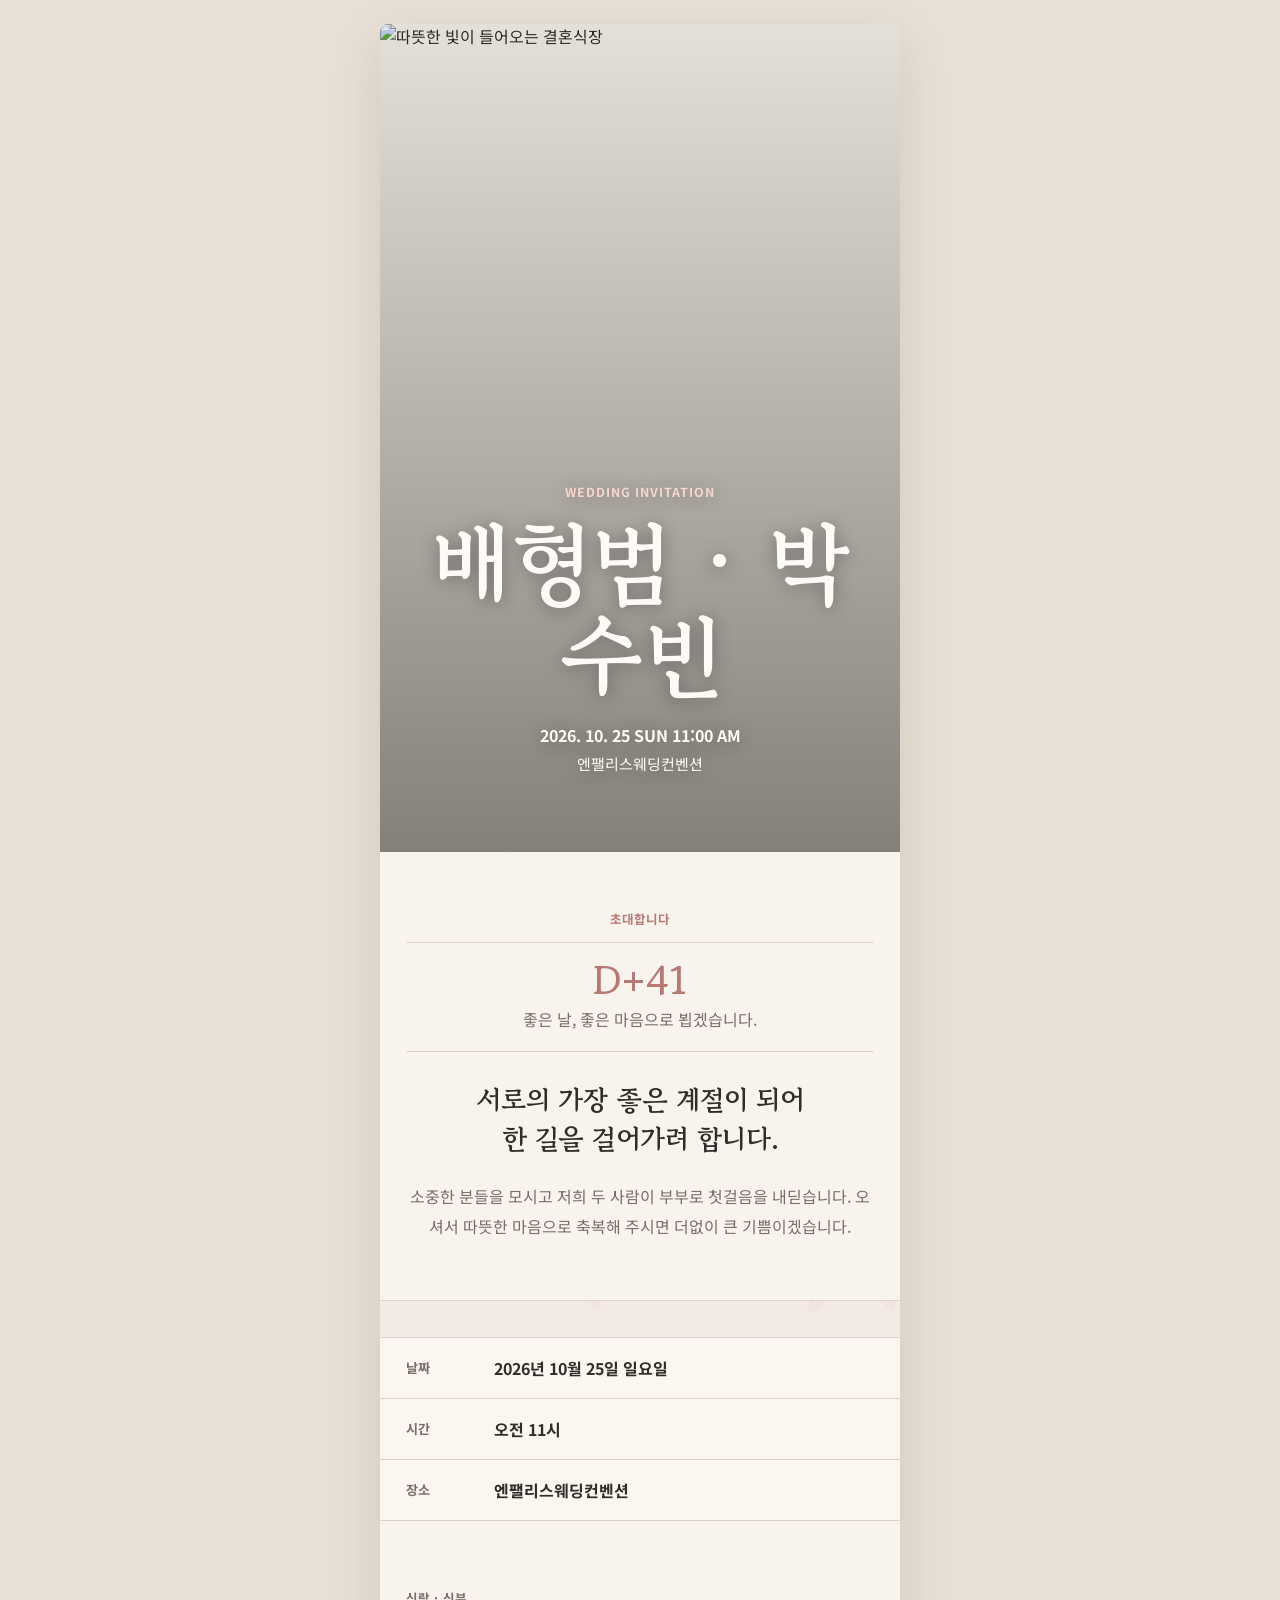
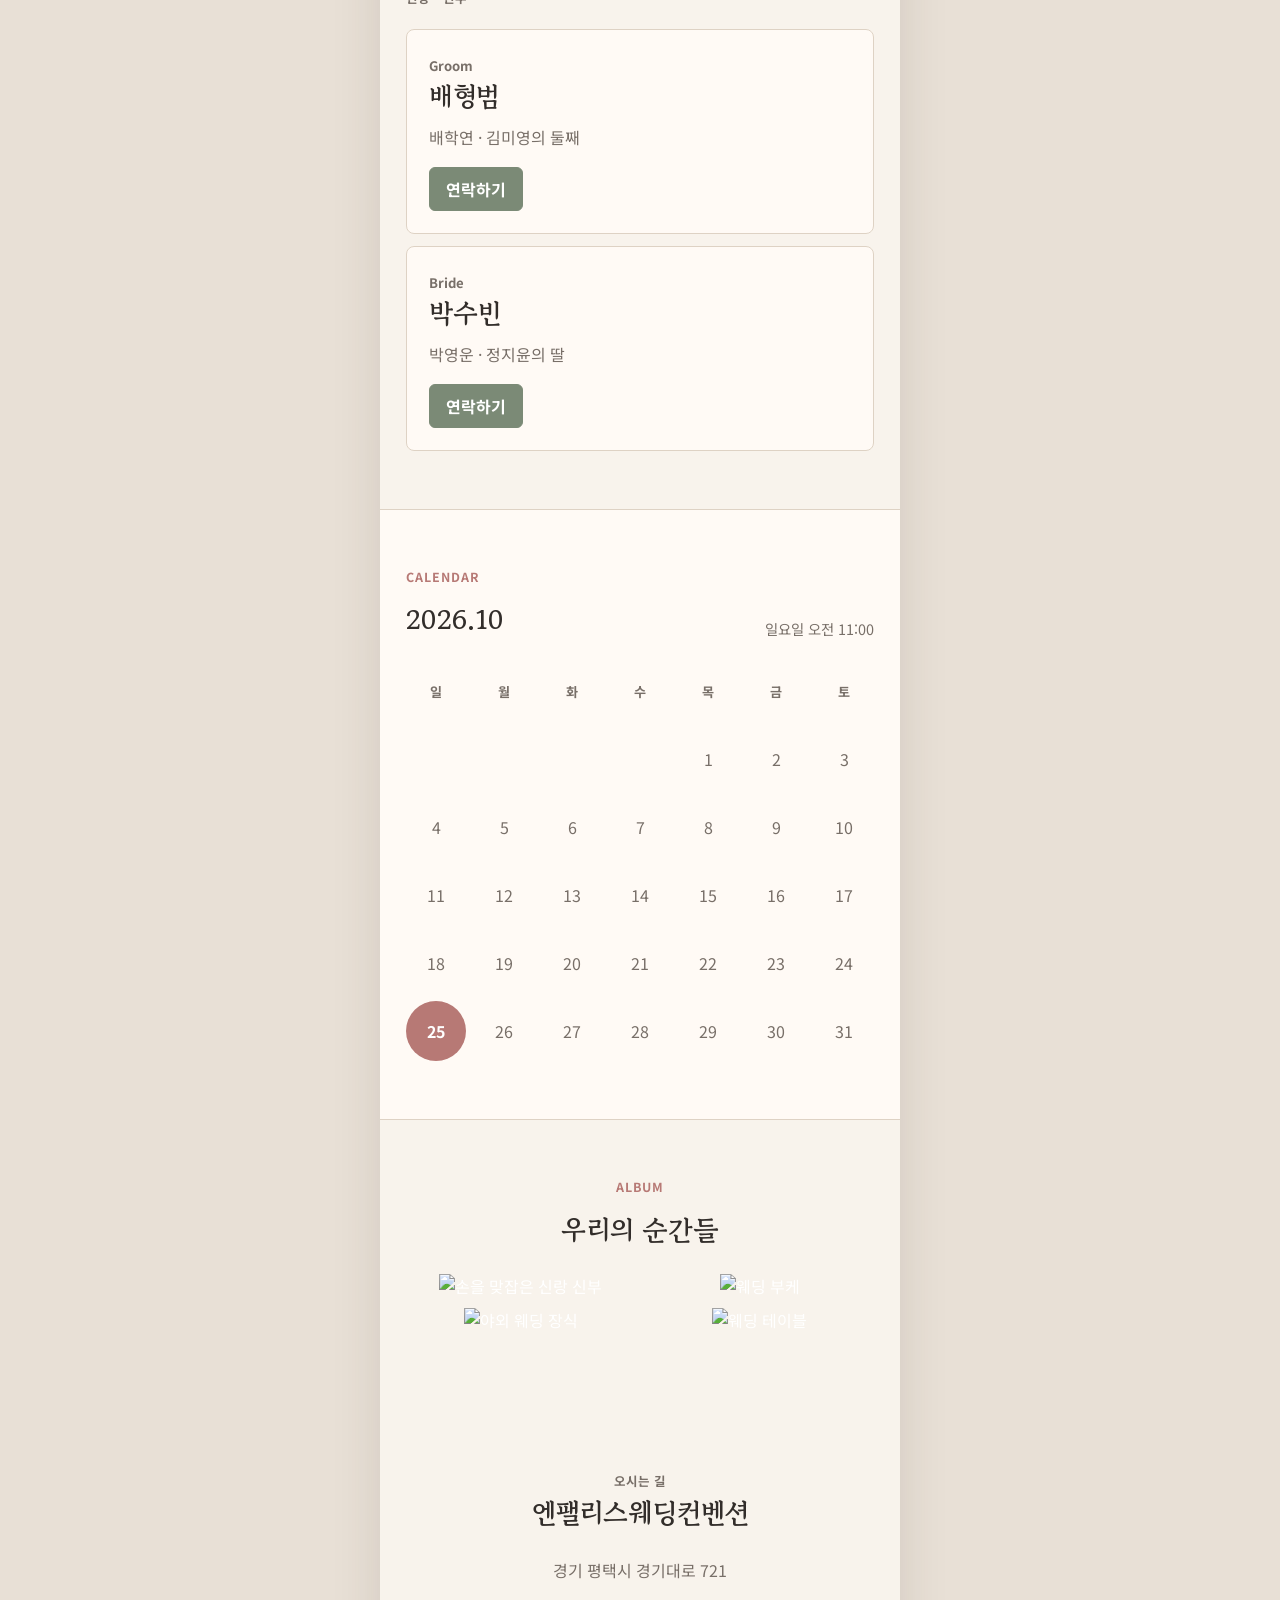
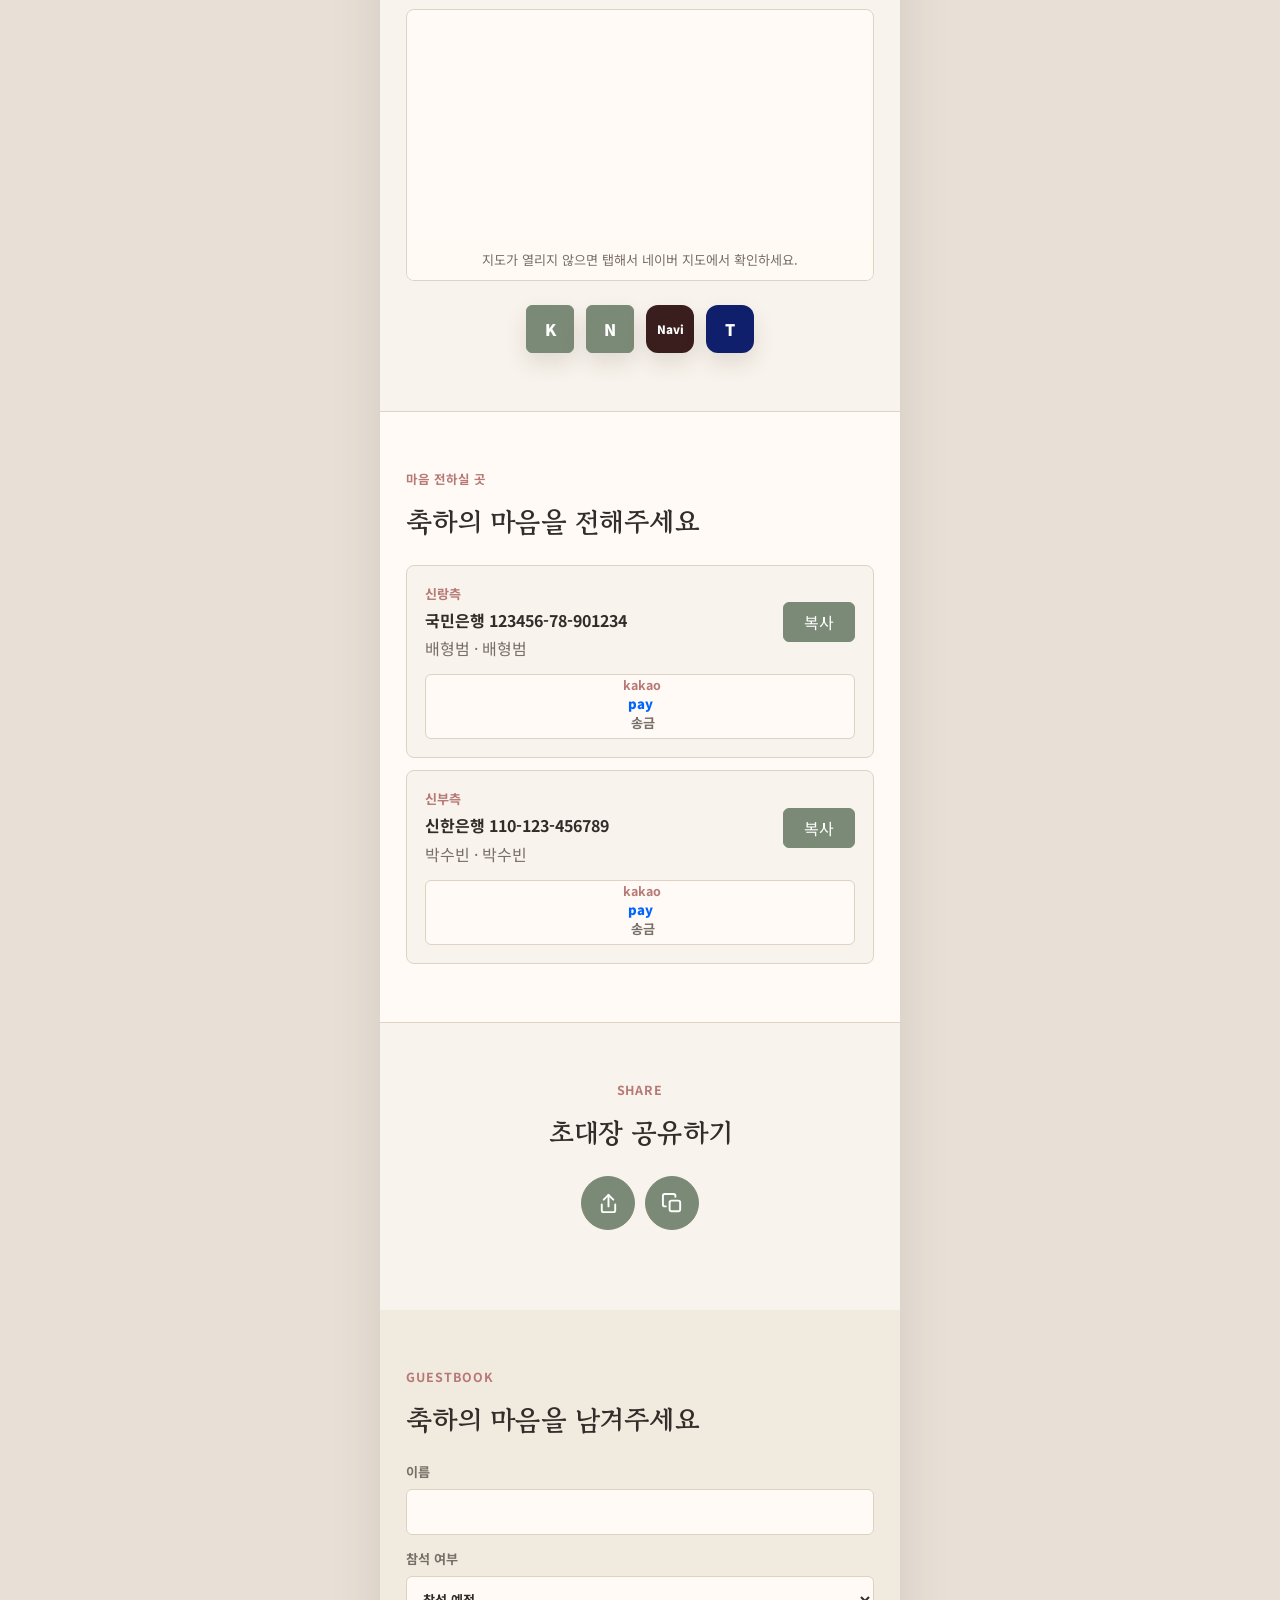
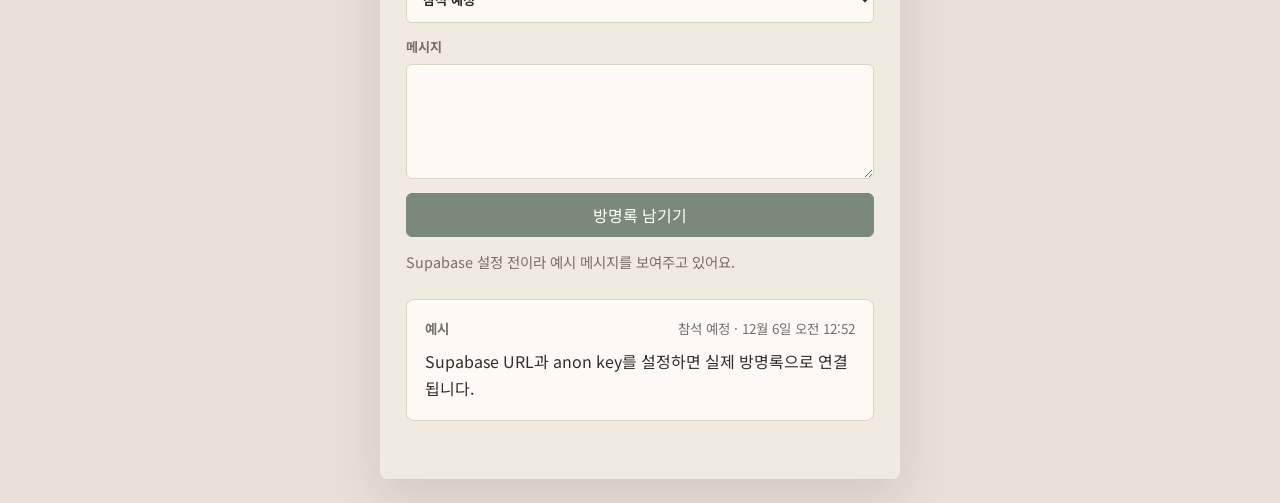
==== index.html @ 1fc44375 "Update wedding details and petal effect" ====
<!doctype html>
<html lang="ko">
  <head>
    <meta charset="UTF-8" />
    <meta name="viewport" content="width=device-width, initial-scale=1.0" />
    <meta name="theme-color" content="#f7f1ea" />
    <meta name="description" content="배형범 · 박수빈 결혼식에 초대합니다." />
    <meta property="og:type" content="website" />
    <meta property="og:title" content="배형범 · 박수빈 결혼합니다" />
    <meta property="og:description" content="2026년 10월 25일 일요일 오전 11시, 엔팰리스웨딩컨벤션" />
    <meta property="og:image" content="https://images.unsplash.com/photo-1520854221256-17451cc331bf?auto=format&fit=crop&w=1200&q=82" />
    <meta property="og:url" content="https://tekk-97.github.io/mobile-wedding-invitation/" />
    <meta name="twitter:card" content="summary_large_image" />
    <title>우리 결혼합니다</title>
    <link rel="preconnect" href="https://fonts.googleapis.com" />
    <link rel="preconnect" href="https://fonts.gstatic.com" crossorigin />
    <link
      href="https://fonts.googleapis.com/css2?family=Gowun+Batang:wght@400;700&family=Noto+Sans+KR:wght@400;500;700&display=swap"
      rel="stylesheet"
    />
    <link rel="stylesheet" href="./styles.css" />
    <script src="https://cdn.jsdelivr.net/npm/@supabase/supabase-js@2"></script>
    <script src="./site-data.js"></script>
    <script src="./config.js"></script>
    <script defer src="./app.js"></script>
  </head>
  <body>
    <main class="site-shell">
      <section class="hero" aria-label="청첩장 첫 화면">
        <img
          class="hero__image"
          src="https://images.unsplash.com/photo-1520854221256-17451cc331bf?auto=format&fit=crop&w=1200&q=82"
          alt="따뜻한 빛이 들어오는 결혼식장"
          fetchpriority="high"
        />
        <div class="hero__shade"></div>
        <div class="hero__content">
          <p class="kicker">Wedding Invitation</p>
          <h1>배형범 · 박수빈</h1>
          <p class="hero__date">2026. 10. 25 SUN 11:00 AM</p>
          <p class="hero__place">엔팰리스웨딩컨벤션</p>
        </div>
      </section>

      <section class="intro section">
        <p class="eyebrow">초대합니다</p>
        <div class="dday-panel">
          <strong id="dday-label">D-Day</strong>
          <span id="welcome-message">소중한 발걸음을 기다립니다.</span>
        </div>
        <h2>서로의 가장 좋은 계절이 되어<br />한 길을 걸어가려 합니다.</h2>
        <p>
          소중한 분들을 모시고 저희 두 사람이 부부로 첫걸음을 내딛습니다.
          오셔서 따뜻한 마음으로 축복해 주시면 더없이 큰 기쁨이겠습니다.
        </p>
      </section>

      <section class="info-band">
        <div>
          <span>날짜</span>
          <strong>2026년 10월 25일 일요일</strong>
        </div>
        <div>
          <span>시간</span>
          <strong>오전 11시</strong>
        </div>
        <div>
          <span>장소</span>
          <strong>엔팰리스웨딩컨벤션</strong>
        </div>
      </section>

      <section class="section people">
        <p class="eyebrow">신랑 · 신부</p>
        <div class="people__grid">
          <article>
            <span>Groom</span>
            <h3>배형범</h3>
            <p>배학연 · 김미영의 둘째</p>
            <a href="tel:010-0000-0000">연락하기</a>
          </article>
          <article>
            <span>Bride</span>
            <h3>박수빈</h3>
            <p>박영운 · 정지윤의 딸</p>
            <a href="tel:010-1111-1111">연락하기</a>
          </article>
        </div>
      </section>

      <section class="section calendar">
        <p class="eyebrow">Calendar</p>
        <div class="calendar__head">
          <h2>2026.10</h2>
          <span>일요일 오전 11:00</span>
        </div>
        <div class="calendar__grid" aria-label="2026년 10월 달력">
          <b>일</b><b>월</b><b>화</b><b>수</b><b>목</b><b>금</b><b>토</b>
          <span></span><span></span><span></span><span></span>
          <span>1</span><span>2</span><span>3</span>
          <span>4</span><span>5</span><span>6</span><span>7</span><span>8</span><span>9</span><span>10</span>
          <span>11</span><span>12</span><span>13</span><span>14</span><span>15</span><span>16</span><span>17</span>
          <span>18</span><span>19</span><span>20</span><span>21</span><span>22</span><span>23</span><span>24</span>
          <span class="selected">25</span><span>26</span><span>27</span><span>28</span><span>29</span><span>30</span><span>31</span>
        </div>
      </section>

      <section class="section album">
        <p class="eyebrow">Album</p>
        <h2>우리의 순간들</h2>
        <div id="album-grid" class="album__grid"></div>
        <div id="album-viewer" class="album-viewer" hidden>
          <button class="album-viewer__close" type="button" aria-label="닫기">×</button>
          <button class="album-viewer__nav album-viewer__nav--prev" type="button" aria-label="이전 사진">‹</button>
          <img id="album-viewer-image" src="" alt="" />
          <button class="album-viewer__nav album-viewer__nav--next" type="button" aria-label="다음 사진">›</button>
          <p id="album-viewer-caption"></p>
        </div>
      </section>

      <section class="section location">
        <p class="eyebrow">오시는 길</p>
        <h2>엔팰리스웨딩컨벤션</h2>
        <p>경기 평택시 경기대로 721</p>
        <a id="map-frame-link" class="map-frame" href="https://map.naver.com/p/search/엔팰리스웨딩컨벤션" target="_blank" rel="noreferrer" aria-label="네이버 지도에서 위치 보기">
          <iframe
            title="엔팰리스웨딩컨벤션 지도"
            src="https://map.naver.com/p/search/엔팰리스웨딩컨벤션"
            loading="lazy"
            referrerpolicy="no-referrer-when-downgrade"
          ></iframe>
          <span class="map-frame__caption">지도가 열리지 않으면 탭해서 네이버 지도에서 확인하세요.</span>
        </a>
        <div class="map-actions">
          <a class="app-icon app-icon--kakao" href="https://map.kakao.com/link/search/엔팰리스웨딩컨벤션" target="_blank" rel="noreferrer" aria-label="카카오맵 열기" title="카카오맵"></a>
          <a class="app-icon app-icon--naver" href="https://map.naver.com/p/search/엔팰리스웨딩컨벤션" target="_blank" rel="noreferrer" aria-label="네이버지도 열기" title="네이버지도"></a>
          <button class="app-icon app-icon--kakaonavi" type="button" data-navi="kakao" aria-label="카카오내비 열기" title="카카오내비"></button>
          <button class="app-icon app-icon--tmap" type="button" data-navi="tmap" aria-label="티맵 열기" title="티맵"></button>
        </div>
      </section>

      <section class="section account">
        <p class="eyebrow">마음 전하실 곳</p>
        <h2>축하의 마음을 전해주세요</h2>
        <div id="account-list" class="account__list"></div>
      </section>

      <section class="section share">
        <p class="eyebrow">Share</p>
        <h2>초대장 공유하기</h2>
        <div class="share-actions">
          <button type="button" id="share-native" aria-label="공유하기" title="공유하기">
            <svg viewBox="0 0 24 24" aria-hidden="true">
              <path d="M12 3v12" />
              <path d="m7 8 5-5 5 5" />
              <path d="M5 13v6a2 2 0 0 0 2 2h10a2 2 0 0 0 2-2v-6" />
            </svg>
          </button>
          <button type="button" id="copy-link" aria-label="링크 복사" title="링크 복사">
            <svg viewBox="0 0 24 24" aria-hidden="true">
              <rect x="9" y="9" width="11" height="11" rx="2" />
              <path d="M5 15H4a2 2 0 0 1-2-2V4a2 2 0 0 1 2-2h9a2 2 0 0 1 2 2v1" />
            </svg>
          </button>
        </div>
        <p id="share-status" class="status" role="status"></p>
      </section>

      <section class="section guestbook">
        <p class="eyebrow">Guestbook</p>
        <h2>축하의 마음을 남겨주세요</h2>

        <form id="guestbook-form" class="guestbook__form">
          <label>
            이름
            <input id="guest-name" name="name" maxlength="20" autocomplete="name" required />
          </label>
          <label>
            참석 여부
            <select id="guest-attendance" name="attendance">
              <option value="참석 예정">참석 예정</option>
              <option value="불참">불참</option>
              <option value="미정">미정</option>
            </select>
          </label>
          <label>
            메시지
            <textarea id="guest-message" name="message" maxlength="300" rows="4" required></textarea>
          </label>
          <button type="submit">방명록 남기기</button>
          <p id="form-status" class="status" role="status"></p>
        </form>

        <div id="guestbook-list" class="guestbook__list" aria-live="polite"></div>
      </section>
    </main>
  </body>
</html>
---- styles.css ----
:root {
  color-scheme: light;
  --paper: #f8f3ec;
  --ink: #322d2a;
  --muted: #786f68;
  --line: #ded2c4;
  --sage: #7b8a76;
  --rose: #b77975;
  --white: #fffaf5;
  --shadow: 0 18px 50px rgba(58, 45, 36, 0.13);
}

* {
  box-sizing: border-box;
}

[hidden] {
  display: none !important;
}

html {
  scroll-behavior: smooth;
}

body {
  margin: 0;
  background: #e8e0d6;
  color: var(--ink);
  font-family: "Noto Sans KR", system-ui, sans-serif;
}

body.is-viewing-album {
  overflow: hidden;
}

.petal-layer {
  position: absolute;
  inset: 0;
  z-index: 0;
  overflow: hidden;
  pointer-events: none;
}

.petal-layer--hero {
  z-index: 2;
}

.petal-layer--section {
  opacity: 0.72;
}

.petal {
  position: absolute;
  top: -16%;
  left: var(--petal-left);
  width: var(--petal-size);
  height: calc(var(--petal-size) * 1.35);
  opacity: var(--petal-opacity);
  animation:
    petals-fall var(--petal-fall) linear var(--petal-delay) infinite,
    petals-shake var(--petal-sway) ease-in-out var(--petal-sway-delay) infinite;
  will-change: top, transform;
}

.petal::before {
  content: "";
  display: block;
  width: 100%;
  height: 100%;
  background-image: url("data:image/svg+xml,%3Csvg viewBox='0 0 24 36' xmlns='http://www.w3.org/2000/svg'%3E%3Cpath d='M12.5 1.8C18.2 7.1 22 13.2 21.3 19.3 20.5 26.7 14.7 32.8 9.2 34.5 5.2 30.4 2.5 23.2 3.5 16.2 4.3 10.2 7.8 5.2 12.5 1.8Z' fill='%23f3a9b9'/%3E%3Cpath d='M11.7 4.7C15.7 9.5 17.8 14.5 17.4 19.8 16.9 25.1 13.5 29.8 9.8 32.2 7.3 28.2 6.1 22.8 6.8 17.6 7.5 12.4 9.1 8.6 11.7 4.7Z' fill='%23ffd8df' fill-opacity='.82'/%3E%3Cpath d='M12.2 5.1C10.3 14.4 9.4 23.1 9.8 32.1' stroke='%23d9899b' stroke-width='1.1' stroke-linecap='round' opacity='.38'/%3E%3C/svg%3E");
  background-position: center;
  background-repeat: no-repeat;
  background-size: contain;
  transform: rotate(var(--petal-spin));
}

@keyframes petals-fall {
  0% {
    top: -16%;
  }

  100% {
    top: 112%;
  }
}

@keyframes petals-shake {
  0%,
  100% {
    transform: translateX(0) rotate(0deg);
  }

  50% {
    transform: translateX(var(--petal-drift)) rotate(140deg);
  }
}

.section {
  position: relative;
  opacity: 0;
  transform: translateY(18px);
  transition:
    opacity 680ms ease,
    transform 680ms ease;
}

.section.is-visible {
  opacity: 1;
  transform: translateY(0);
}

.section > :not(.petal-layer) {
  position: relative;
  z-index: 3;
}

a {
  color: inherit;
}

.site-shell {
  width: min(100%, 520px);
  min-height: 100vh;
  margin: 0 auto;
  background: var(--paper);
  box-shadow: var(--shadow);
}

.hero {
  position: relative;
  min-height: 92svh;
  display: grid;
  align-items: end;
  overflow: hidden;
}

.hero__image,
.hero__shade {
  position: absolute;
  inset: 0;
  width: 100%;
  height: 100%;
}

.hero__image {
  object-fit: cover;
}

.hero__shade {
  background:
    linear-gradient(to bottom, rgba(0, 0, 0, 0.08), rgba(28, 22, 18, 0.52)),
    linear-gradient(to top, rgba(248, 243, 236, 0.95), rgba(248, 243, 236, 0) 34%);
}

.hero__content {
  position: relative;
  z-index: 3;
  padding: 0 28px 78px;
  color: #fffaf5;
  text-align: center;
  text-shadow: 0 2px 18px rgba(0, 0, 0, 0.35);
}

.kicker,
.eyebrow {
  margin: 0 0 14px;
  color: var(--rose);
  font-size: 0.78rem;
  font-weight: 700;
  letter-spacing: 0.08em;
  text-transform: uppercase;
}

.hero .kicker {
  color: #f6d6cf;
}

h1,
h2,
h3 {
  margin: 0;
  font-family: "Gowun Batang", serif;
  font-weight: 700;
  letter-spacing: 0;
}

h1 {
  font-size: clamp(3.2rem, 18vw, 5.6rem);
  line-height: 1.04;
}

h2 {
  font-size: 1.7rem;
  line-height: 1.45;
}

h3 {
  font-size: 1.65rem;
}

.hero__date {
  margin: 22px 0 6px;
  font-size: 1rem;
  font-weight: 700;
}

.hero__place {
  margin: 0;
  font-size: 0.94rem;
}

.section {
  padding: 58px 26px;
}

.intro {
  overflow: hidden;
  text-align: center;
}

.dday-panel {
  display: grid;
  gap: 8px;
  margin: 0 auto 28px;
  padding: 18px;
  border-block: 1px solid var(--line);
}

.dday-panel strong {
  color: var(--rose);
  font-family: "Gowun Batang", serif;
  font-size: 2.4rem;
  line-height: 1;
}

.dday-panel span {
  color: var(--muted);
  line-height: 1.6;
}

.intro p:last-child,
.location p,
.album__empty p,
.account-card p {
  margin: 22px 0 0;
  color: var(--muted);
  line-height: 1.9;
}

.info-band {
  position: relative;
  display: grid;
  gap: 1px;
  background: var(--line);
  border-block: 1px solid var(--line);
  overflow: hidden;
}

.info-band div {
  position: relative;
  z-index: 3;
  display: grid;
  grid-template-columns: 72px 1fr;
  gap: 16px;
  align-items: center;
  padding: 18px 26px;
  background: rgba(255, 250, 245, 0.9);
}

.info-band span,
.people span,
label,
.calendar__grid b {
  color: var(--muted);
  font-size: 0.82rem;
  font-weight: 700;
}

.people__grid {
  display: grid;
  gap: 12px;
  margin-top: 22px;
}

.people article {
  padding: 22px;
  border: 1px solid var(--line);
  border-radius: 8px;
  background: var(--white);
}

.people p {
  margin: 10px 0 18px;
  color: var(--muted);
}

.people a,
.map-actions a,
button {
  display: inline-flex;
  min-height: 44px;
  align-items: center;
  justify-content: center;
  border: 1px solid var(--sage);
  border-radius: 6px;
  padding: 0 16px;
  background: var(--sage);
  color: white;
  font-weight: 700;
  text-decoration: none;
}

.calendar {
  background: var(--white);
  border-block: 1px solid var(--line);
}

.calendar__head {
  display: flex;
  justify-content: space-between;
  gap: 16px;
  align-items: end;
  margin-bottom: 22px;
}

.calendar__head span {
  color: var(--muted);
  font-size: 0.9rem;
}

.calendar__grid {
  display: grid;
  grid-template-columns: repeat(7, minmax(0, 1fr));
  gap: 8px;
}

.calendar__grid b,
.calendar__grid span {
  display: grid;
  aspect-ratio: 1;
  place-items: center;
  min-width: 0;
}

.calendar__grid span {
  border-radius: 999px;
  color: var(--muted);
}

.calendar__grid .selected {
  background: var(--rose);
  color: white;
  font-weight: 700;
}

.album {
  overflow: visible;
  text-align: center;
}

body.is-viewing-album .album {
  transform: none;
}

.album__grid {
  display: grid;
  grid-template-columns: repeat(2, minmax(0, 1fr));
  gap: 10px;
  margin-top: 24px;
}

.album__item {
  display: block;
  min-height: 0;
  border: 0;
  border-radius: 8px;
  padding: 0;
  background: transparent;
  overflow: hidden;
}

.album__item img {
  width: 100%;
  aspect-ratio: 1;
  object-fit: cover;
}

.album-viewer {
  position: fixed;
  inset: 0;
  z-index: 50;
  display: grid;
  grid-template-rows: 1fr auto;
  place-items: center;
  padding: 54px 18px 28px;
  background: rgba(25, 20, 17, 0.92);
}

.album-viewer img {
  max-width: min(100%, 720px);
  max-height: 72vh;
  border-radius: 8px;
  object-fit: contain;
}

.album-viewer p {
  margin: 14px 0 0;
  color: var(--white);
  text-align: center;
}

.album-viewer__close,
.album-viewer__nav {
  position: absolute;
  width: 44px;
  min-height: 44px;
  border-color: rgba(255, 255, 255, 0.38);
  background: rgba(255, 250, 245, 0.14);
  color: white;
  font-size: 1.8rem;
}

.album-viewer__close {
  top: 16px;
  right: 16px;
}

.album-viewer__nav {
  top: 50%;
  transform: translateY(-50%);
}

.album-viewer__nav--prev {
  left: 14px;
}

.album-viewer__nav--next {
  right: 14px;
}

.album__empty {
  grid-column: 1 / -1;
  padding: 34px 22px;
  border: 1px dashed var(--line);
  border-radius: 8px;
  background: var(--white);
}

.album__empty p {
  margin-top: 8px;
}

.location {
  text-align: center;
}

.map-frame {
  position: relative;
  display: block;
  min-height: 230px;
  margin-top: 24px;
  overflow: hidden;
  border: 1px solid var(--line);
  border-radius: 8px;
  background: var(--white);
  color: inherit;
  text-decoration: none;
}

.map-frame iframe {
  display: block;
  width: 100%;
  height: 230px;
  border: 0;
  pointer-events: none;
}

.map-frame__caption {
  display: block;
  padding: 10px 12px;
  background: rgba(255, 250, 245, 0.94);
  color: var(--muted);
  font-size: 0.82rem;
  line-height: 1.5;
}

.map-actions {
  display: grid;
  grid-template-columns: repeat(4, 48px);
  justify-content: center;
  gap: 12px;
  margin-top: 24px;
}

.app-icon {
  position: relative;
  display: inline-grid;
  width: 48px;
  min-height: 48px;
  place-items: center;
  border: 1px solid transparent;
  border-radius: 12px;
  color: white;
  text-decoration: none;
  box-shadow: 0 10px 22px rgba(58, 45, 36, 0.12);
}

.app-icon::before {
  font-weight: 900;
  letter-spacing: 0;
}

.app-icon--kakao {
  background: #fee500;
  color: #191919;
}

.app-icon--kakao::before {
  content: "K";
}

.app-icon--naver {
  background: #03c75a;
}

.app-icon--naver::before {
  content: "N";
}

.app-icon--kakaonavi {
  background: #3a1d1d;
}

.app-icon--kakaonavi::before {
  content: "Navi";
  font-size: 0.72rem;
}

.app-icon--tmap {
  background: #101f6b;
}

.app-icon--tmap::before {
  content: "T";
}

.guestbook {
  background: #f1eadf;
}

.account {
  background: var(--white);
  border-block: 1px solid var(--line);
}

.account__list {
  display: grid;
  gap: 12px;
  margin-top: 24px;
}

.account-card {
  display: grid;
  grid-template-columns: 1fr 72px;
  gap: 14px;
  align-items: center;
  padding: 18px;
  border: 1px solid var(--line);
  border-radius: 8px;
  background: var(--paper);
}

.account-card span {
  display: block;
  margin-bottom: 6px;
  color: var(--rose);
  font-size: 0.82rem;
  font-weight: 700;
}

.account-card strong {
  display: block;
  line-height: 1.45;
  overflow-wrap: anywhere;
}

.account-card p {
  margin-top: 4px;
  line-height: 1.5;
}

.account-card button {
  min-height: 40px;
  padding: 0 12px;
}

.account-card__pay {
  grid-column: 1 / -1;
  display: grid;
  gap: 10px;
}

.account-card__pay:empty {
  display: none;
}

.account-card__pay button {
  display: inline-flex;
  min-height: 40px;
  align-items: center;
  justify-content: center;
  border: 1px solid var(--line);
  border-radius: 6px;
  padding: 0 10px;
  background: var(--white);
  color: var(--ink);
  font-size: 0.92rem;
  font-weight: 700;
}

.kakao-pay-mark {
  display: inline-flex;
  align-items: center;
  gap: 4px;
  font-weight: 700;
  letter-spacing: 0;
}

.kakao-pay-mark::before {
  content: "";
  width: 18px;
  height: 18px;
  margin-right: 4px;
  border-radius: 50%;
  background:
    radial-gradient(circle at 50% 45%, #fff 0 22%, transparent 23%),
    #0064ff;
}

.kakao-pay-mark b {
  font-size: 0.78rem;
  font-weight: 700;
}

.kakao-pay-mark strong {
  color: #0064ff;
  font-weight: 900;
}

.kakao-pay-mark em {
  margin-left: 5px;
  color: var(--muted);
  font-style: normal;
  font-weight: 700;
}

.share {
  text-align: center;
}

.share-actions {
  display: grid;
  grid-template-columns: repeat(2, 54px);
  justify-content: center;
  gap: 10px;
  margin-top: 24px;
}

.share-actions button {
  width: 54px;
  min-height: 54px;
  padding: 0;
  border-radius: 999px;
}

.share-actions svg {
  width: 23px;
  height: 23px;
  fill: none;
  stroke: currentColor;
  stroke-linecap: round;
  stroke-linejoin: round;
  stroke-width: 2;
}

@media (prefers-reduced-motion: reduce) {
  .section {
    opacity: 1;
    transform: none;
    transition: none;
  }

  .petal-layer {
    display: none;
  }
}

.guestbook__form {
  display: grid;
  gap: 14px;
  margin-top: 22px;
}

label {
  display: grid;
  gap: 8px;
}

input,
select,
textarea {
  width: 100%;
  min-height: 46px;
  border: 1px solid var(--line);
  border-radius: 6px;
  padding: 12px;
  background: var(--white);
  color: var(--ink);
  font: inherit;
}

textarea {
  resize: vertical;
  line-height: 1.7;
}

button {
  width: 100%;
  cursor: pointer;
  font: inherit;
}

button:disabled {
  cursor: wait;
  opacity: 0.65;
}

.map-actions .app-icon {
  width: 48px;
  min-height: 48px;
  padding: 0;
}

.status {
  min-height: 22px;
  margin: 0;
  color: var(--muted);
  font-size: 0.9rem;
}

.guestbook__list {
  display: grid;
  gap: 12px;
  margin-top: 26px;
}

.message {
  padding: 18px;
  border: 1px solid var(--line);
  border-radius: 8px;
  background: var(--white);
}

.message__meta {
  display: flex;
  justify-content: space-between;
  gap: 12px;
  color: var(--muted);
  font-size: 0.84rem;
}

.message p {
  margin: 10px 0 0;
  line-height: 1.7;
  white-space: pre-wrap;
}

.message__actions {
  display: flex;
  justify-content: flex-end;
  margin-top: 14px;
}

.message__actions button {
  width: auto;
  min-height: 36px;
  background: transparent;
  color: var(--sage);
}

.message-editor {
  display: grid;
  gap: 12px;
  margin-top: 14px;
  padding-top: 14px;
  border-top: 1px solid var(--line);
}

.message-editor__actions {
  display: grid;
  grid-template-columns: 1fr 1fr;
  gap: 10px;
}

.admin-shell {
  min-height: 100vh;
}

.admin-title {
  color: var(--ink);
  font-size: 2.4rem;
  text-shadow: none;
}

.admin-copy {
  color: var(--muted);
  line-height: 1.7;
}

.admin-panel,
.admin-list {
  display: grid;
  gap: 14px;
  margin-top: 22px;
}

.admin-card {
  display: grid;
  gap: 12px;
  padding: 18px;
  border: 1px solid var(--line);
  border-radius: 8px;
  background: var(--white);
}

.admin-actions {
  display: grid;
  grid-template-columns: 1fr 1fr;
  gap: 10px;
}

.secondary-button {
  background: transparent;
  color: var(--sage);
}

.danger-button {
  border-color: #b76662;
  background: #b76662;
}

@media (min-width: 720px) {
  body {
    padding: 24px 0;
  }

  .site-shell {
    border-radius: 8px;
    overflow: hidden;
  }
}
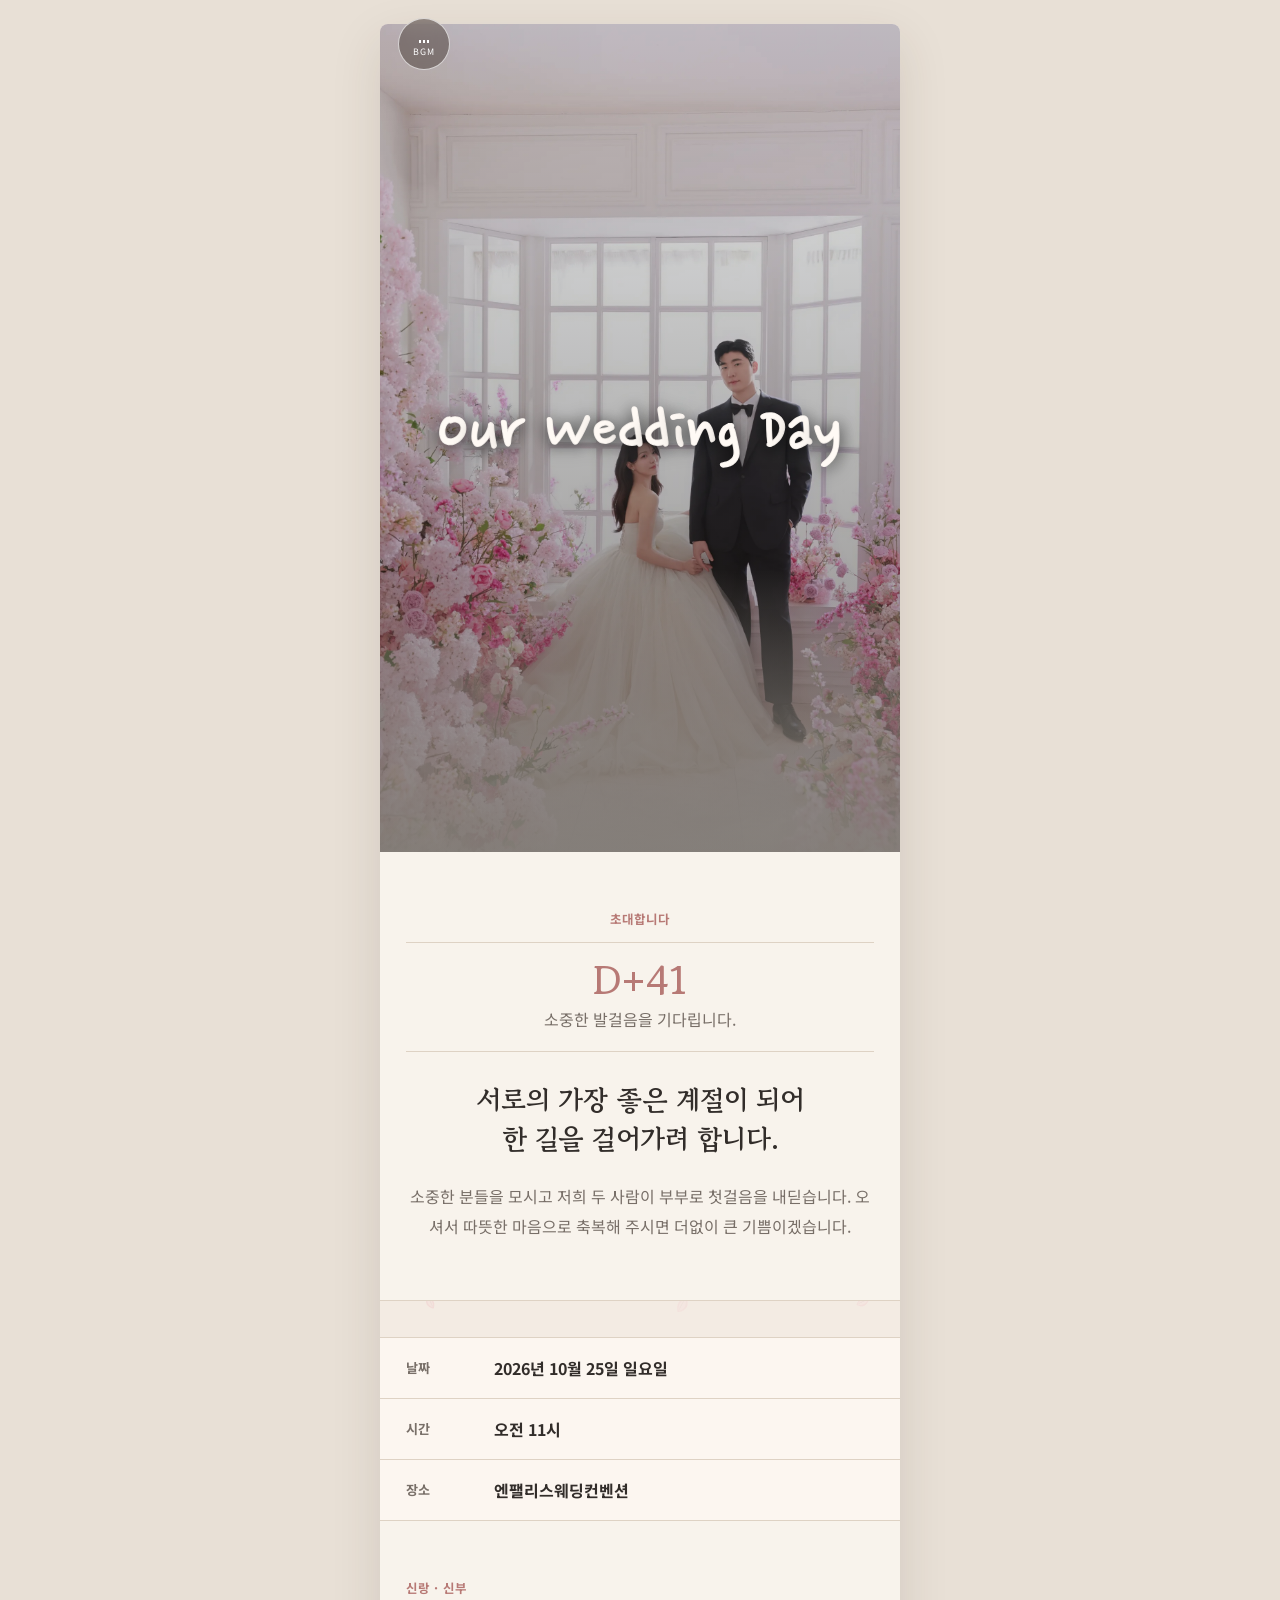
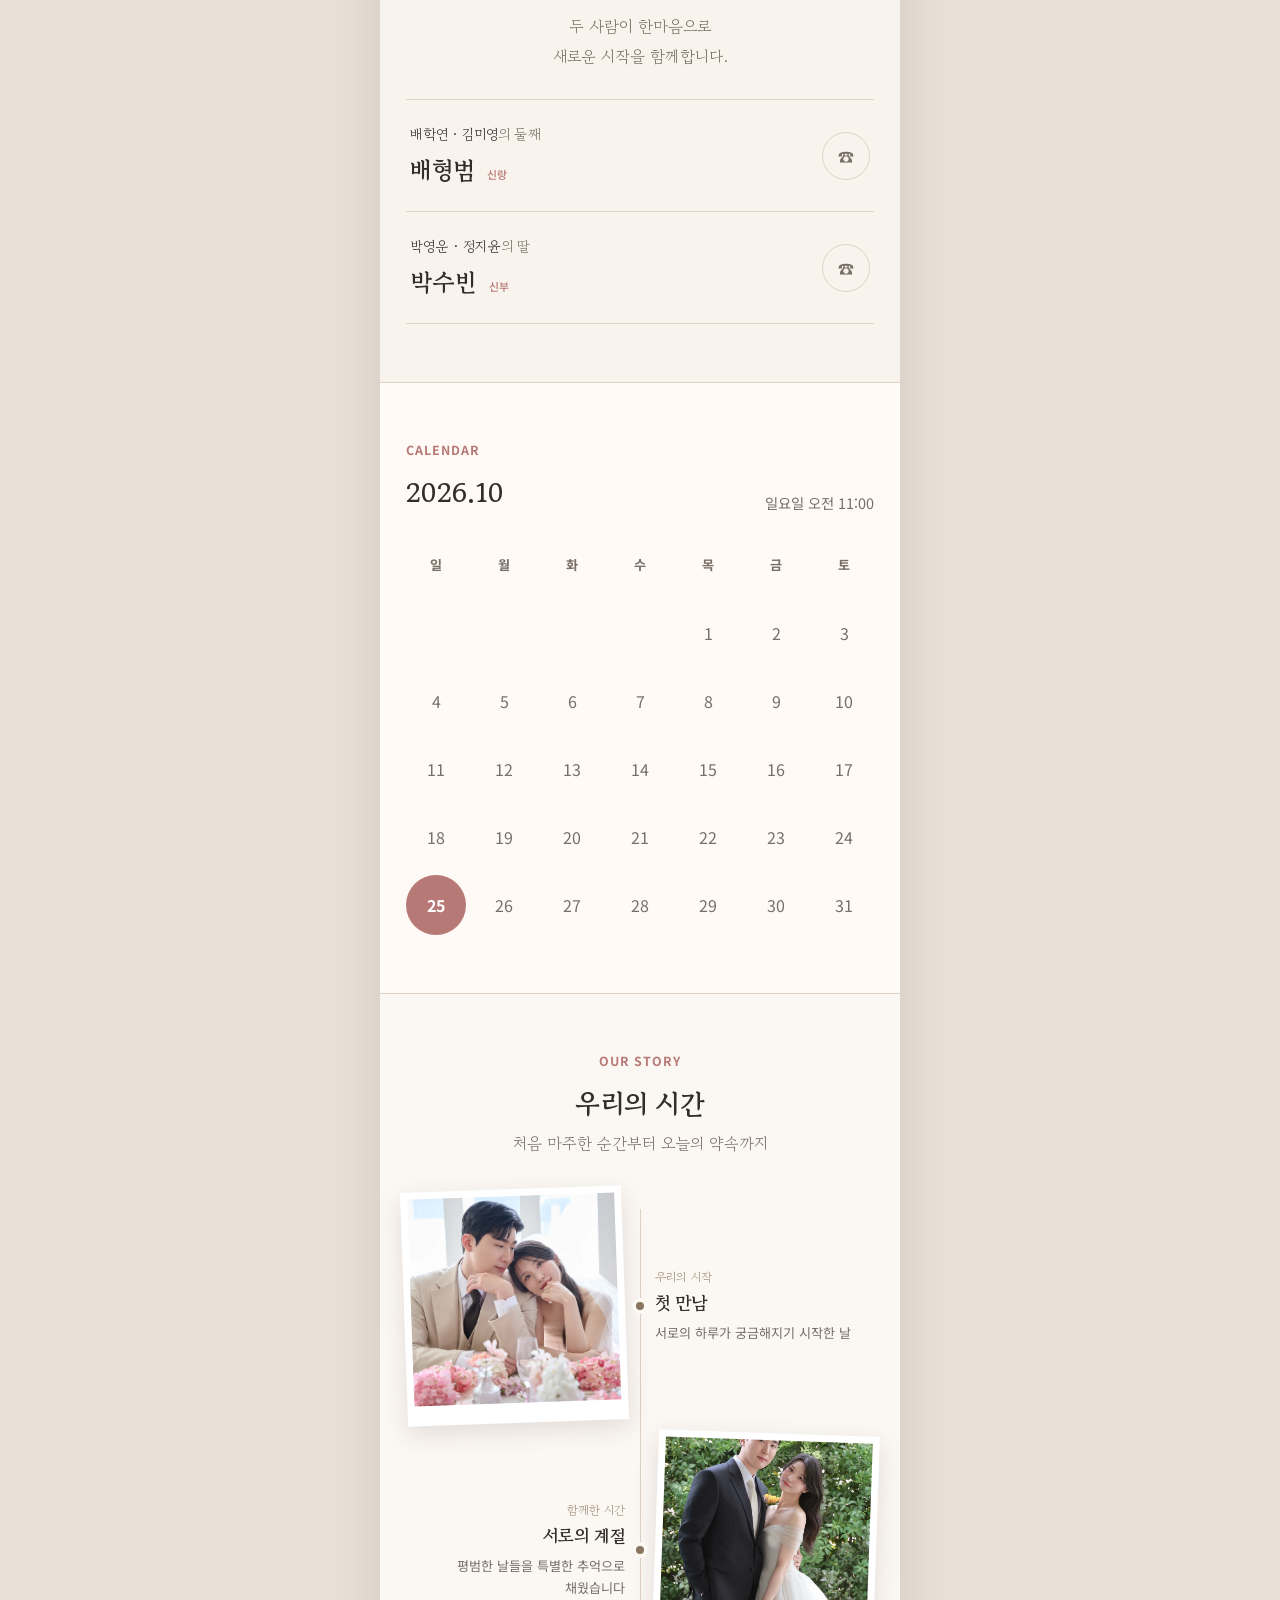
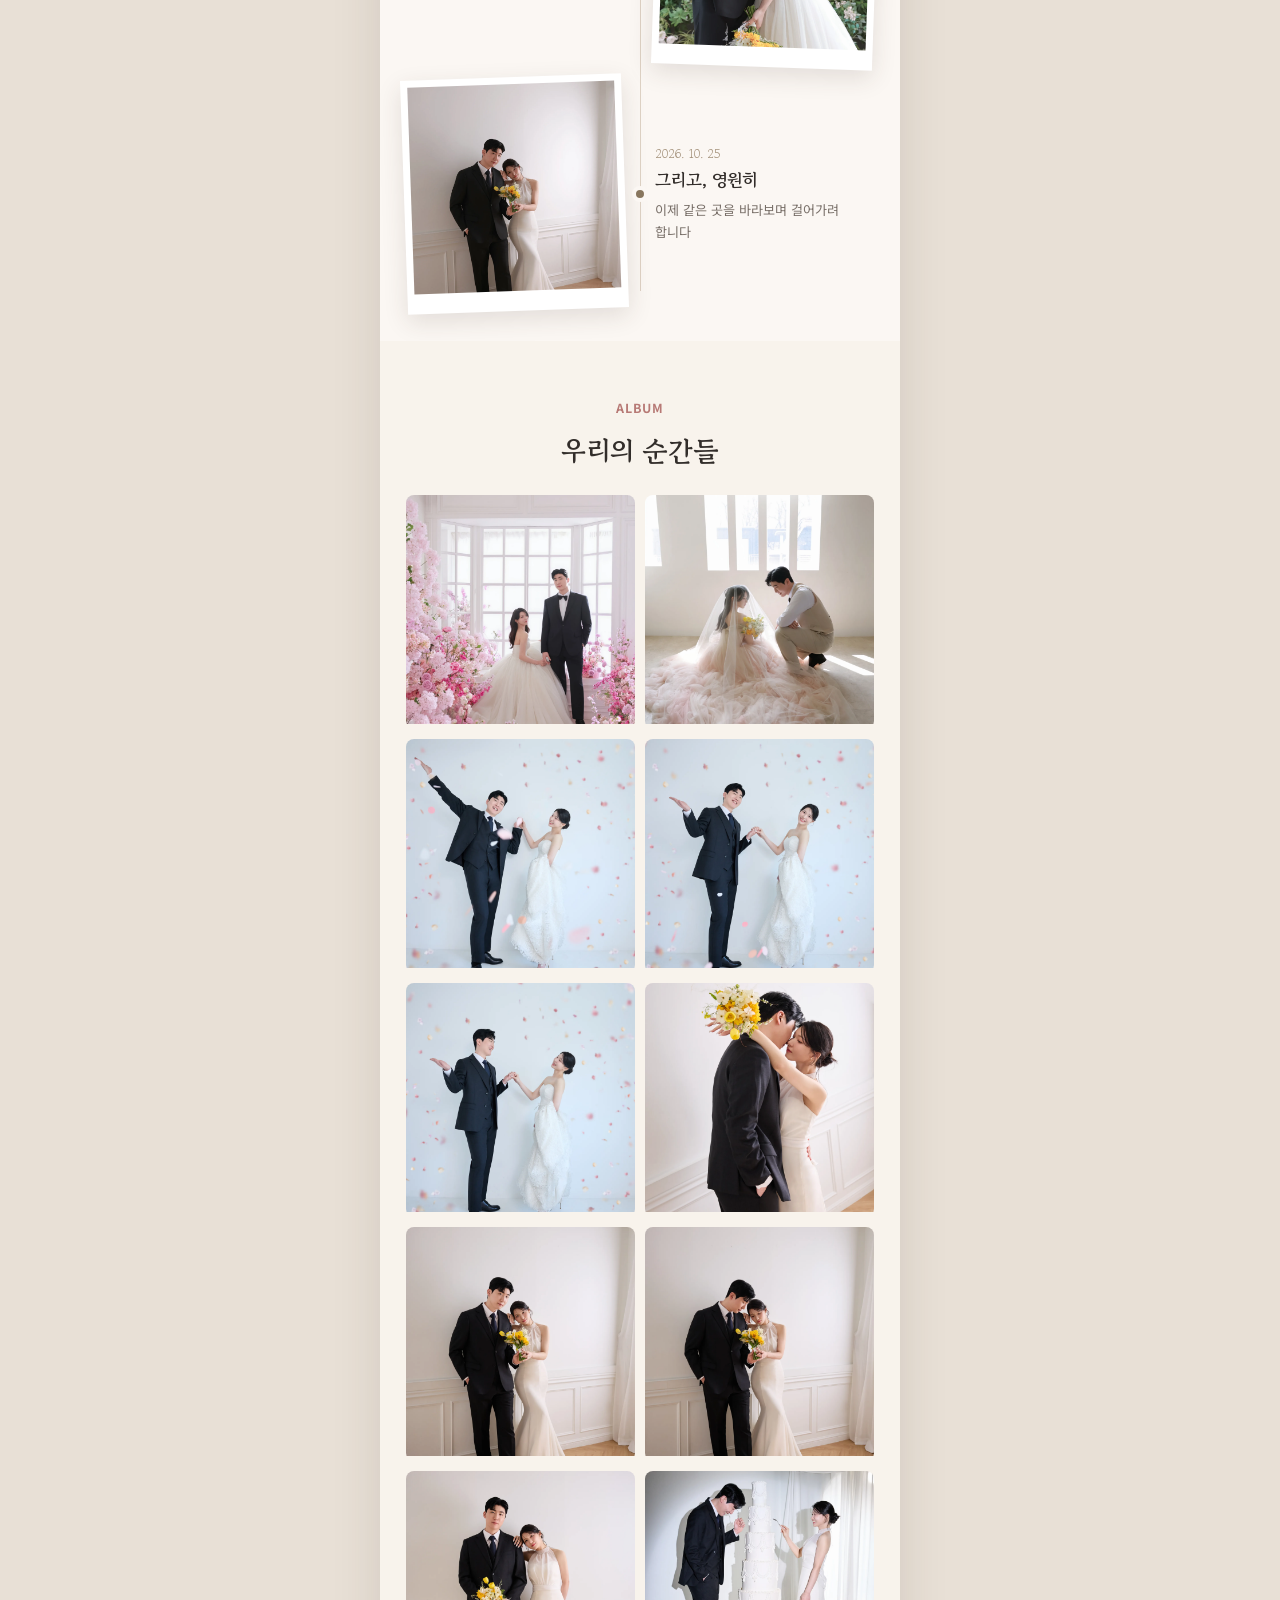
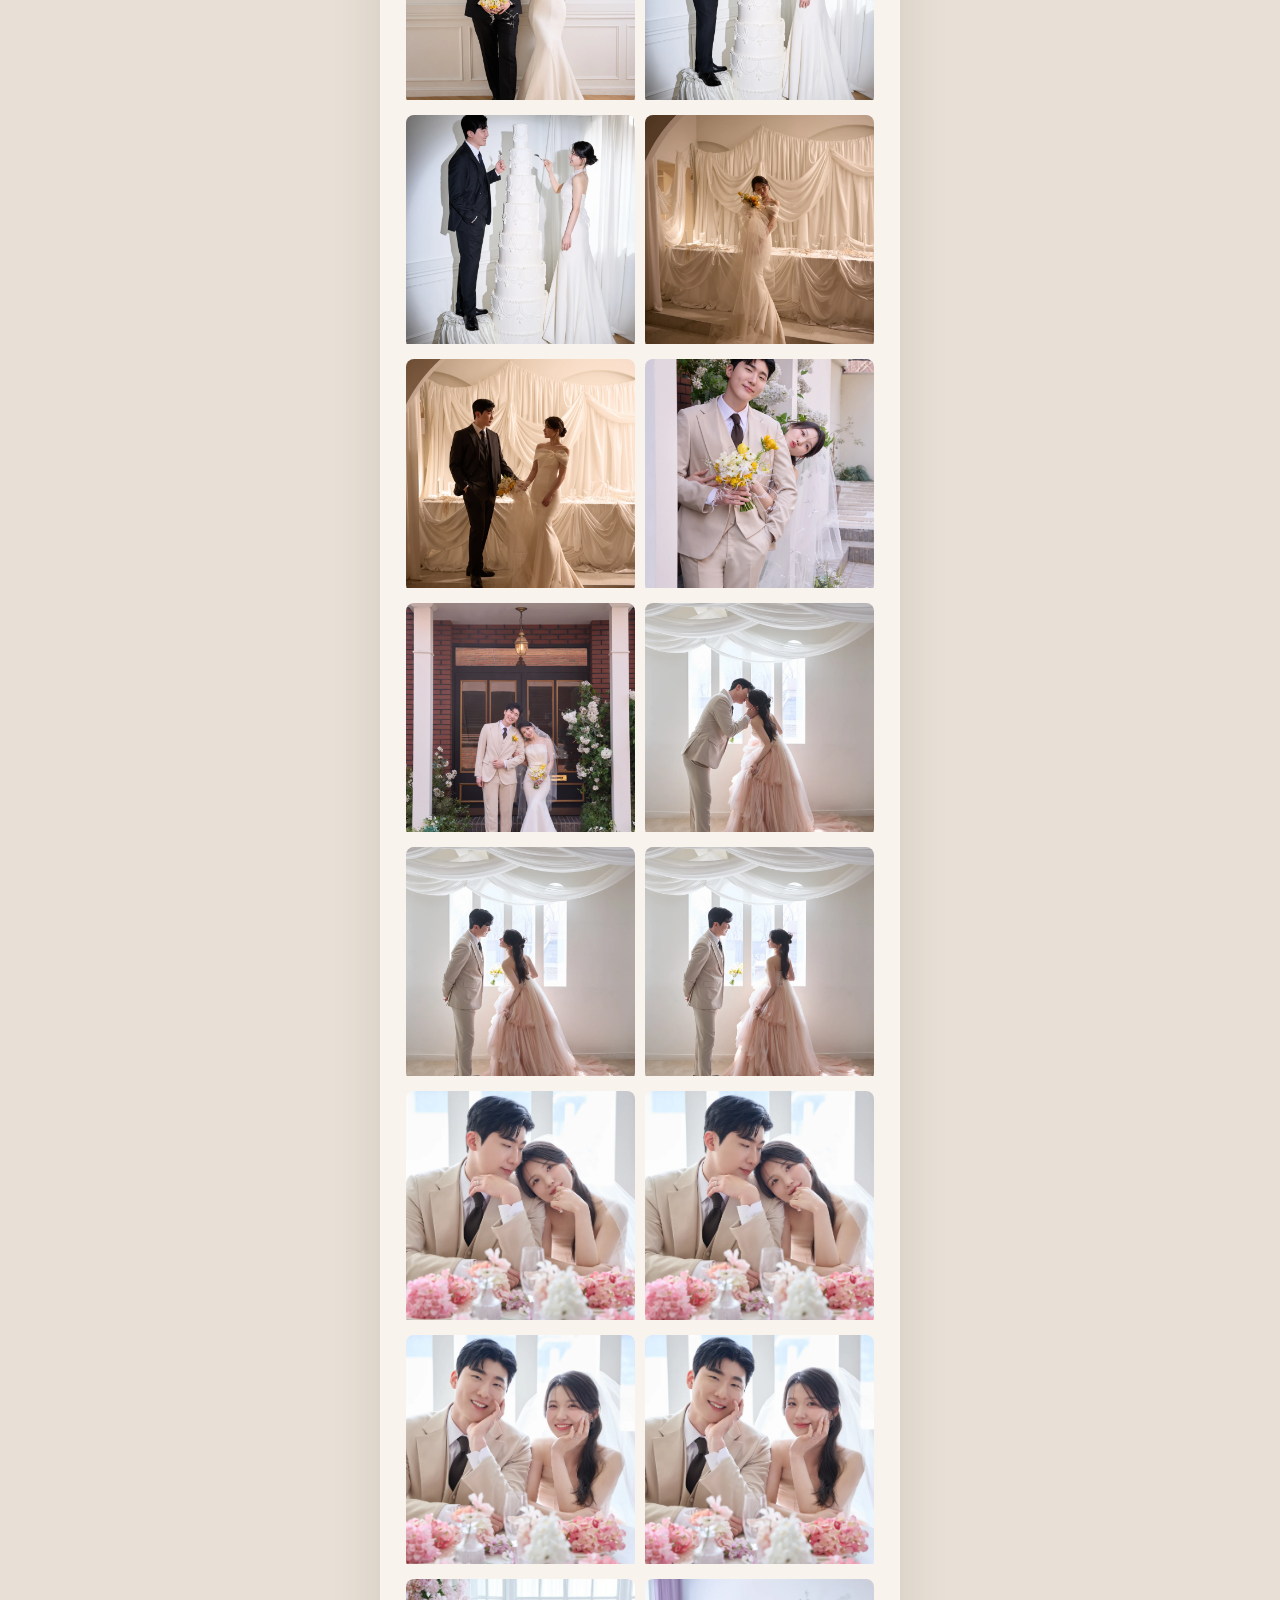
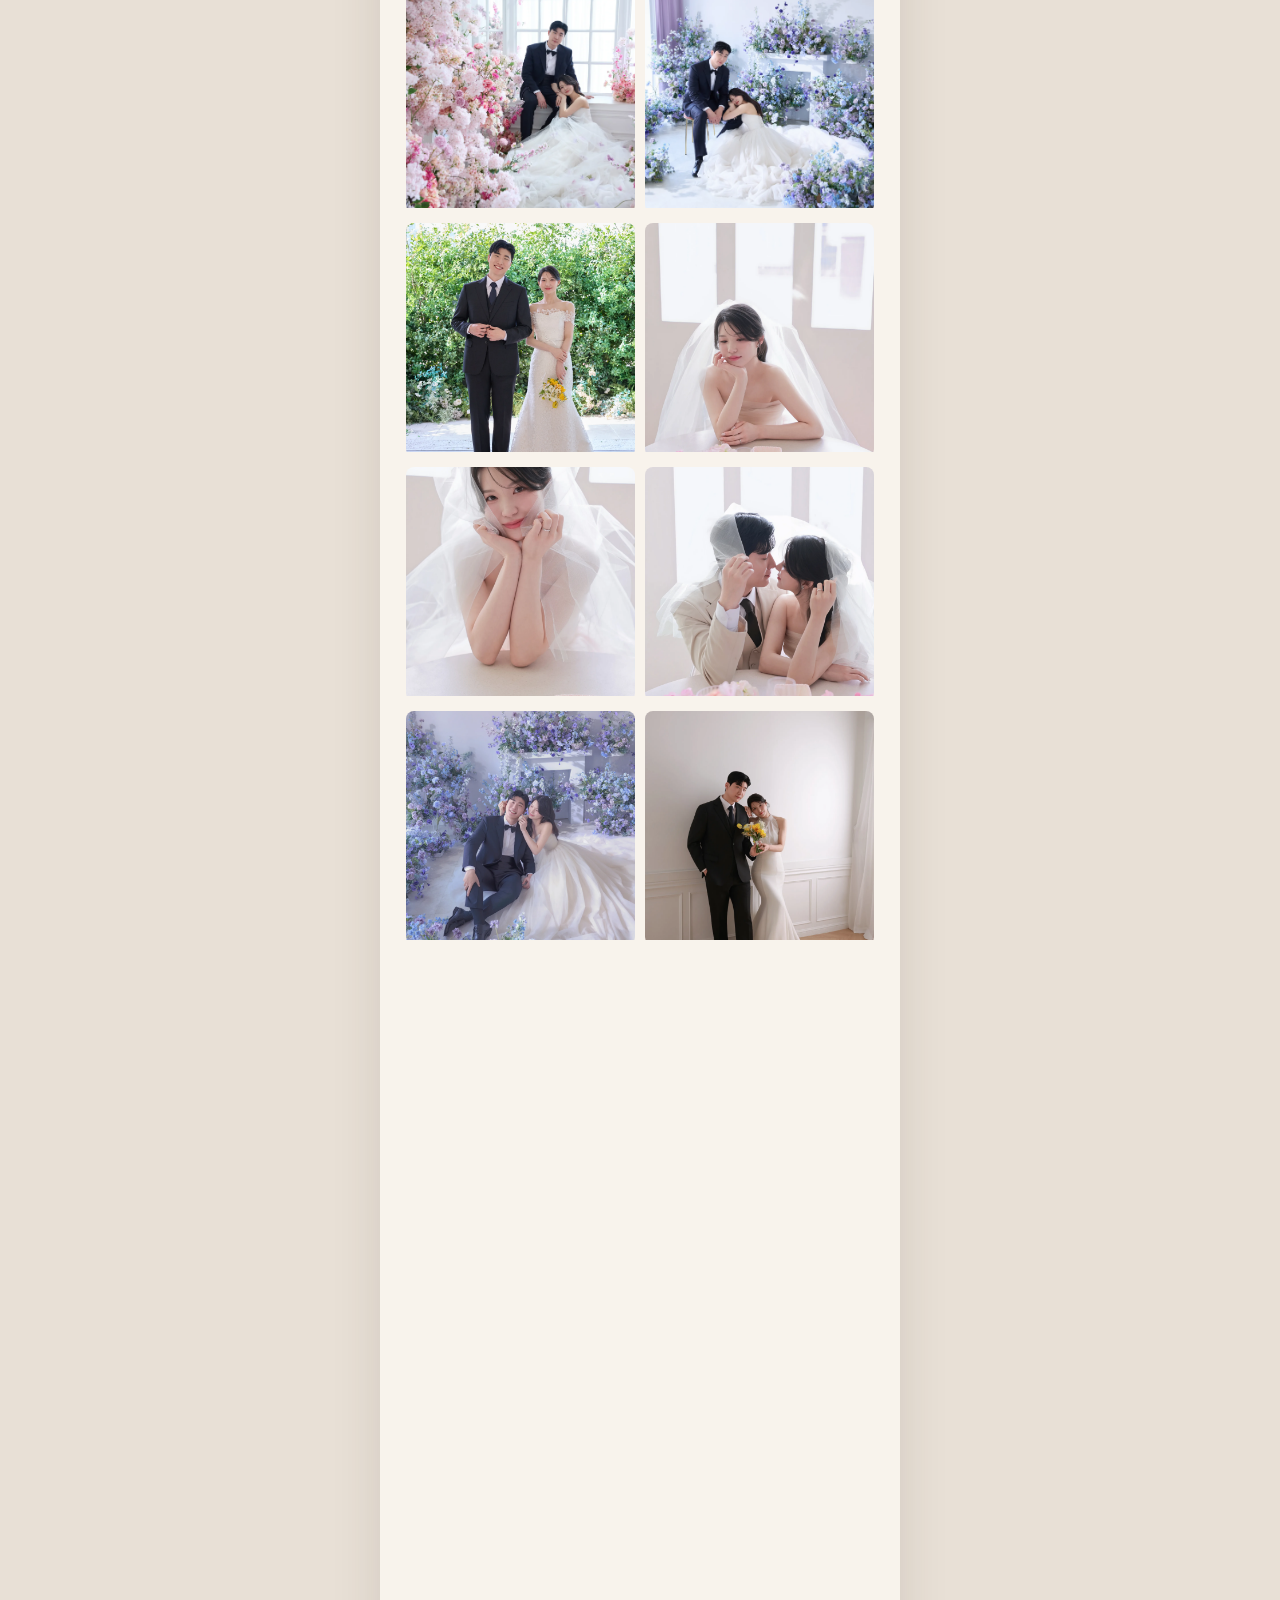
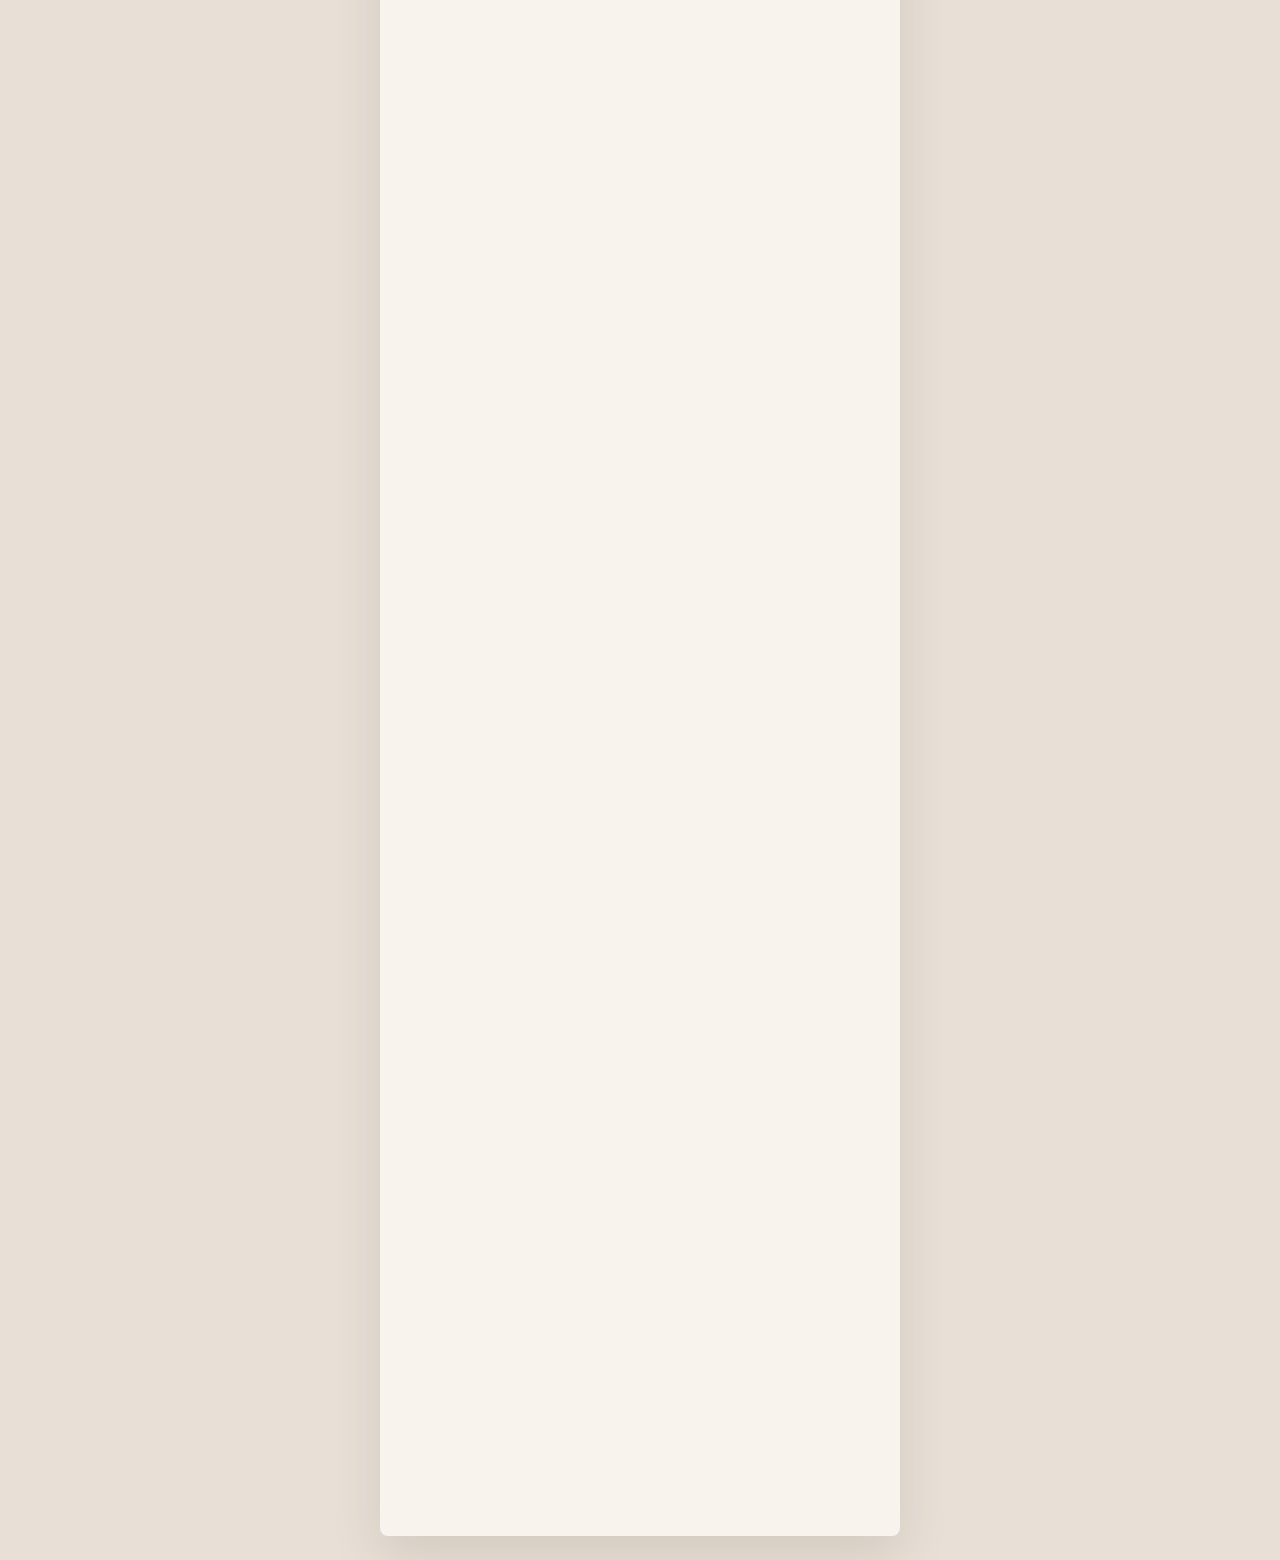
==== commit 3e4265bc: "Add wedding gallery and invitation experience" ====
--- a/index.html
+++ b/index.html
@@ -8,14 +8,14 @@
     <meta property="og:type" content="website" />
     <meta property="og:title" content="배형범 · 박수빈 결혼합니다" />
     <meta property="og:description" content="2026년 10월 25일 일요일 오전 11시, 엔팰리스웨딩컨벤션" />
-    <meta property="og:image" content="https://images.unsplash.com/photo-1520854221256-17451cc331bf?auto=format&fit=crop&w=1200&q=82" />
+    <meta property="og:image" content="https://tekk-97.github.io/mobile-wedding-invitation/Image/optimized/pink-flower-window-couple.webp" />
     <meta property="og:url" content="https://tekk-97.github.io/mobile-wedding-invitation/" />
     <meta name="twitter:card" content="summary_large_image" />
     <title>우리 결혼합니다</title>
     <link rel="preconnect" href="https://fonts.googleapis.com" />
     <link rel="preconnect" href="https://fonts.gstatic.com" crossorigin />
     <link
-      href="https://fonts.googleapis.com/css2?family=Gowun+Batang:wght@400;700&family=Noto+Sans+KR:wght@400;500;700&display=swap"
+      href="https://fonts.googleapis.com/css2?family=Gowun+Batang:wght@400;700&family=Nanum+Pen+Script&family=Noto+Sans+KR:wght@400;500;700&display=swap"
       rel="stylesheet"
     />
     <link rel="stylesheet" href="./styles.css" />
@@ -29,18 +29,25 @@
       <section class="hero" aria-label="청첩장 첫 화면">
         <img
           class="hero__image"
-          src="https://images.unsplash.com/photo-1520854221256-17451cc331bf?auto=format&fit=crop&w=1200&q=82"
-          alt="따뜻한 빛이 들어오는 결혼식장"
+          src="./Image/optimized/pink-flower-window-couple.webp"
+          alt="꽃으로 둘러싸인 신랑 신부"
           fetchpriority="high"
         />
         <div class="hero__shade"></div>
-        <div class="hero__content">
-          <p class="kicker">Wedding Invitation</p>
-          <h1>배형범 · 박수빈</h1>
-          <p class="hero__date">2026. 10. 25 SUN 11:00 AM</p>
-          <p class="hero__place">엔팰리스웨딩컨벤션</p>
-        </div>
-      </section>
+        <div class="hero__content" aria-label="Our Wedding Day">
+          <svg class="hero__script" viewBox="0 0 500 150" role="img" aria-hidden="true">
+            <text x="250" y="94" text-anchor="middle">
+              <tspan>O</tspan><tspan>u</tspan><tspan>r</tspan><tspan>&#160;</tspan><tspan>W</tspan><tspan>e</tspan><tspan>d</tspan><tspan>d</tspan><tspan>i</tspan><tspan>n</tspan><tspan>g</tspan><tspan>&#160;</tspan><tspan>D</tspan><tspan>a</tspan><tspan>y</tspan>
+            </text>
+          </svg>
+        </div>
+      </section>
+
+      <button id="music-toggle" class="music-toggle" type="button" aria-label="배경 음악 끄기" aria-pressed="true">
+        <span class="music-toggle__bars" aria-hidden="true"><i></i><i></i><i></i></span>
+        <span class="music-toggle__label">BGM</span>
+      </button>
+      <audio id="wedding-music" src="./Audio/wedding-bgm.mp3" preload="auto" loop></audio>
 
       <section class="intro section">
         <p class="eyebrow">초대합니다</p>
@@ -72,18 +79,17 @@
 
       <section class="section people">
         <p class="eyebrow">신랑 · 신부</p>
+        <p class="people__intro">두 사람이 한마음으로<br />새로운 시작을 함께합니다.</p>
         <div class="people__grid">
           <article>
-            <span>Groom</span>
-            <h3>배형범</h3>
-            <p>배학연 · 김미영의 둘째</p>
-            <a href="tel:010-0000-0000">연락하기</a>
+            <p><span>배학연 · 김미영</span>의 둘째</p>
+            <h3>배형범 <small>신랑</small></h3>
+            <a href="tel:010-0000-0000" aria-label="신랑에게 전화하기">전화하기</a>
           </article>
           <article>
-            <span>Bride</span>
-            <h3>박수빈</h3>
-            <p>박영운 · 정지윤의 딸</p>
-            <a href="tel:010-1111-1111">연락하기</a>
+            <p><span>박영운 · 정지윤</span>의 딸</p>
+            <h3>박수빈 <small>신부</small></h3>
+            <a href="tel:010-1111-1111" aria-label="신부에게 전화하기">전화하기</a>
           </article>
         </div>
       </section>
@@ -105,37 +111,60 @@
         </div>
       </section>
 
+      <section class="section story">
+        <p class="eyebrow">Our Story</p>
+        <h2>우리의 시간</h2>
+        <p class="story__lead">처음 마주한 순간부터 오늘의 약속까지</p>
+        <div class="story__timeline">
+          <article class="story__item story__item--left">
+            <div class="story__photo"><img src="./Image/optimized/pink-table-close-couple.webp" alt="분홍 꽃 테이블에 함께 앉은 두 사람" loading="lazy" /></div>
+            <div class="story__copy"><span>우리의 시작</span><strong>첫 만남</strong><p>서로의 하루가 궁금해지기 시작한 날</p></div>
+          </article>
+          <article class="story__item story__item--right">
+            <div class="story__photo"><img src="./Image/optimized/green-garden-couple-portrait.webp" alt="초록 정원 속 신랑 신부" loading="lazy" /></div>
+            <div class="story__copy"><span>함께한 시간</span><strong>서로의 계절</strong><p>평범한 날들을 특별한 추억으로 채웠습니다</p></div>
+          </article>
+          <article class="story__item story__item--left">
+            <div class="story__photo"><img src="./Image/optimized/yellow-bouquet-wall-couple.webp" alt="노란 부케를 들고 나란히 선 신랑 신부" loading="lazy" /></div>
+            <div class="story__copy"><span>2026. 10. 25</span><strong>그리고, 영원히</strong><p>이제 같은 곳을 바라보며 걸어가려 합니다</p></div>
+          </article>
+        </div>
+      </section>
+
       <section class="section album">
         <p class="eyebrow">Album</p>
         <h2>우리의 순간들</h2>
         <div id="album-grid" class="album__grid"></div>
-        <div id="album-viewer" class="album-viewer" hidden>
-          <button class="album-viewer__close" type="button" aria-label="닫기">×</button>
-          <button class="album-viewer__nav album-viewer__nav--prev" type="button" aria-label="이전 사진">‹</button>
-          <img id="album-viewer-image" src="" alt="" />
-          <button class="album-viewer__nav album-viewer__nav--next" type="button" aria-label="다음 사진">›</button>
-          <p id="album-viewer-caption"></p>
-        </div>
       </section>
 
       <section class="section location">
         <p class="eyebrow">오시는 길</p>
         <h2>엔팰리스웨딩컨벤션</h2>
         <p>경기 평택시 경기대로 721</p>
-        <a id="map-frame-link" class="map-frame" href="https://map.naver.com/p/search/엔팰리스웨딩컨벤션" target="_blank" rel="noreferrer" aria-label="네이버 지도에서 위치 보기">
-          <iframe
-            title="엔팰리스웨딩컨벤션 지도"
-            src="https://map.naver.com/p/search/엔팰리스웨딩컨벤션"
-            loading="lazy"
-            referrerpolicy="no-referrer-when-downgrade"
-          ></iframe>
-          <span class="map-frame__caption">지도가 열리지 않으면 탭해서 네이버 지도에서 확인하세요.</span>
-        </a>
+        <div class="route-map" role="img" aria-label="평택지제역에서 경기대로를 따라 엔팰리스웨딩컨벤션으로 오는 약도">
+          <svg viewBox="0 0 440 260" aria-hidden="true">
+            <rect width="440" height="260" fill="#f5f1ea" />
+            <path class="route-map__minor" d="M0 62H440M0 205H440M88 0V260M352 0V260" />
+            <path class="route-map__road" d="M220 -10C208 55 234 95 220 145S213 220 228 275" />
+            <path class="route-map__rail" d="M65 -10V270" />
+            <g class="route-map__station">
+              <rect x="24" y="96" width="82" height="42" rx="8" />
+              <text x="65" y="114">SRT · 1호선</text>
+              <text x="65" y="130">평택지제역</text>
+            </g>
+            <path class="route-map__guide" d="M108 117C145 117 166 139 204 139" />
+            <g class="route-map__pin" transform="translate(220 139)">
+              <path d="M0-31c-17 0-29 12-29 28 0 22 29 48 29 48S29 19 29-3C29-19 17-31 0-31Z" />
+              <circle cy="-4" r="9" />
+            </g>
+            <text class="route-map__venue" x="252" y="132">엔팰리스</text>
+            <text class="route-map__address" x="252" y="151">경기대로 721</text>
+            <text class="route-map__road-label" transform="translate(240 54) rotate(83)">경기대로</text>
+          </svg>
+        </div>
         <div class="map-actions">
-          <a class="app-icon app-icon--kakao" href="https://map.kakao.com/link/search/엔팰리스웨딩컨벤션" target="_blank" rel="noreferrer" aria-label="카카오맵 열기" title="카카오맵"></a>
-          <a class="app-icon app-icon--naver" href="https://map.naver.com/p/search/엔팰리스웨딩컨벤션" target="_blank" rel="noreferrer" aria-label="네이버지도 열기" title="네이버지도"></a>
-          <button class="app-icon app-icon--kakaonavi" type="button" data-navi="kakao" aria-label="카카오내비 열기" title="카카오내비"></button>
-          <button class="app-icon app-icon--tmap" type="button" data-navi="tmap" aria-label="티맵 열기" title="티맵"></button>
+          <a class="map-app-button map-app-button--naver" href="https://map.naver.com/p/search/엔팰리스웨딩컨벤션" target="_blank" rel="noreferrer" aria-label="네이버지도에서 엔팰리스웨딩컨벤션 열기"><span class="naver-map-logo">N</span><strong>네이버지도</strong></a>
+          <a class="map-app-button map-app-button--kakao" href="https://map.kakao.com/link/search/엔팰리스웨딩컨벤션" target="_blank" rel="noreferrer" aria-label="카카오맵에서 엔팰리스웨딩컨벤션 열기"><span class="kakao-map-logo"><i></i></span><strong>카카오맵</strong></a>
         </div>
       </section>
 
@@ -194,5 +223,12 @@
         <div id="guestbook-list" class="guestbook__list" aria-live="polite"></div>
       </section>
     </main>
+    <div id="album-viewer" class="album-viewer" hidden>
+      <button class="album-viewer__close" type="button" aria-label="닫기">×</button>
+      <button class="album-viewer__nav album-viewer__nav--prev" type="button" aria-label="이전 사진">‹</button>
+      <img id="album-viewer-image" src="" alt="" />
+      <button class="album-viewer__nav album-viewer__nav--next" type="button" aria-label="다음 사진">›</button>
+      <p id="album-viewer-caption"></p>
+    </div>
   </body>
 </html>
--- a/styles.css
+++ b/styles.css
@@ -130,7 +130,7 @@
   position: relative;
   min-height: 92svh;
   display: grid;
-  align-items: end;
+  align-items: center;
   overflow: hidden;
 }
 
@@ -155,10 +155,125 @@
 .hero__content {
   position: relative;
   z-index: 3;
-  padding: 0 28px 78px;
+  width: 100%;
+  padding: 0 18px;
   color: #fffaf5;
   text-align: center;
   text-shadow: 0 2px 18px rgba(0, 0, 0, 0.35);
+}
+
+.hero__script {
+  display: block;
+  width: 100%;
+  overflow: visible;
+}
+
+.hero__script text {
+  fill: transparent;
+  stroke: #fffaf5;
+  stroke-width: 1.5;
+  stroke-linecap: round;
+  stroke-linejoin: round;
+  paint-order: stroke fill;
+  font-family: "Nanum Pen Script", cursive;
+  font-size: 74px;
+  filter: drop-shadow(0 2px 8px rgba(0, 0, 0, .38));
+}
+
+.hero__script tspan {
+  stroke-dasharray: 420;
+  stroke-dashoffset: 420;
+  animation: script-letter .52s ease-in-out forwards;
+}
+
+.hero__script tspan:nth-child(1) { animation-delay: .35s; }
+.hero__script tspan:nth-child(2) { animation-delay: .62s; }
+.hero__script tspan:nth-child(3) { animation-delay: .84s; }
+.hero__script tspan:nth-child(4) { animation-delay: 1.02s; }
+.hero__script tspan:nth-child(5) { animation-delay: 1.10s; }
+.hero__script tspan:nth-child(6) { animation-delay: 1.39s; }
+.hero__script tspan:nth-child(7) { animation-delay: 1.61s; }
+.hero__script tspan:nth-child(8) { animation-delay: 1.83s; }
+.hero__script tspan:nth-child(9) { animation-delay: 2.08s; }
+.hero__script tspan:nth-child(10) { animation-delay: 2.24s; }
+.hero__script tspan:nth-child(11) { animation-delay: 2.48s; }
+.hero__script tspan:nth-child(12) { animation-delay: 2.73s; }
+.hero__script tspan:nth-child(13) { animation-delay: 2.82s; }
+.hero__script tspan:nth-child(14) { animation-delay: 3.08s; }
+.hero__script tspan:nth-child(15) { animation-delay: 3.31s; }
+
+@keyframes script-letter {
+  0% { fill: transparent; stroke-dashoffset: 420; }
+  78% { fill: transparent; stroke-dashoffset: 0; }
+  100% { fill: #fffaf5; stroke-dashoffset: 0; }
+}
+
+.hero__writing {
+  position: relative;
+}
+
+.handwriting-line,
+.hero__details {
+  opacity: 0;
+  transform: translateY(8px);
+  clip-path: inset(0 100% 0 0);
+  animation: ink-appear 1.4s cubic-bezier(0.2, 0.7, 0.25, 1) forwards;
+}
+
+.hero__writing .kicker { animation-delay: 0.35s; }
+.hero__writing h1 { animation-delay: 1.05s; }
+.hero__promise { animation-delay: 2.15s; }
+.hero__details { animation: ink-appear 1.2s ease 3.2s forwards; }
+
+.hero__writing h1 {
+  font-family: "Nanum Pen Script", cursive;
+  font-size: clamp(2.25rem, 11vw, 3.7rem);
+  font-weight: 400;
+  line-height: 1.25;
+}
+
+.hero__writing h1 > span:not(.write-char) {
+  display: inline-block;
+  margin: 0 0.15em;
+  font-size: 0.42em;
+  font-weight: 400;
+  vertical-align: middle;
+}
+
+.hero__promise {
+  margin: 14px 0 0;
+  font-family: "Gowun Batang", serif;
+  font-size: 1.2rem;
+  letter-spacing: 0.14em;
+}
+
+.hero__writing .write-char {
+  display: inline-block;
+  opacity: 0;
+  filter: blur(2px);
+  transform: translateY(4px) rotate(-2deg);
+  animation: write-character .17s ease forwards;
+}
+
+@keyframes write-character {
+  to { opacity: 1; filter: blur(0); transform: translateY(0) rotate(0); }
+}
+
+.writing-stroke {
+  display: block;
+  width: 0;
+  height: 1px;
+  margin: 18px auto 0;
+  background: rgba(255, 250, 245, 0.82);
+  animation: stroke-write 1.25s ease 2.55s forwards;
+}
+
+@keyframes ink-appear {
+  to { opacity: 1; transform: translateY(0); clip-path: inset(0 0 0 0); }
+}
+
+@keyframes stroke-write {
+  to { width: 148px; }
 }
 
 .kicker,
@@ -209,6 +324,31 @@
   font-size: 0.94rem;
 }
 
+.music-toggle {
+  position: fixed;
+  z-index: 40;
+  top: 18px;
+  left: max(18px, calc(50% - 242px));
+  width: 52px;
+  min-height: 52px;
+  display: grid;
+  gap: 2px;
+  place-content: center;
+  border: 1px solid rgba(255,255,255,.68);
+  border-radius: 999px;
+  padding: 0;
+  background: rgba(70, 59, 52, .5);
+  backdrop-filter: blur(8px);
+}
+
+.music-toggle__bars { display: flex; height: 13px; align-items: end; justify-content: center; gap: 2px; }
+.music-toggle__bars i { width: 2px; height: 6px; background: white; animation: music-bar .75s ease-in-out infinite alternate; }
+.music-toggle__bars i:nth-child(2) { height: 12px; animation-delay: -.35s; }
+.music-toggle__bars i:nth-child(3) { height: 8px; animation-delay: -.15s; }
+.music-toggle__label { font-size: .55rem; letter-spacing: .08em; }
+.music-toggle.is-paused .music-toggle__bars i { height: 3px; animation: none; }
+@keyframes music-bar { to { height: 13px; } }
+
 .section {
   padding: 58px 26px;
 }
@@ -278,21 +418,33 @@
 
 .people__grid {
   display: grid;
-  gap: 12px;
-  margin-top: 22px;
+  gap: 0;
+  margin-top: 28px;
+  border-block: 1px solid var(--line);
 }
 
 .people article {
-  padding: 22px;
-  border: 1px solid var(--line);
-  border-radius: 8px;
-  background: var(--white);
-}
-
-.people p {
-  margin: 10px 0 18px;
+  display: grid;
+  grid-template-columns: 1fr auto;
+  align-items: center;
+  padding: 24px 4px;
+}
+
+.people article + article { border-top: 1px solid var(--line); }
+.people__intro { margin: 0; color: var(--muted); font-family: "Gowun Batang", serif; line-height: 1.9; text-align: center; }
+.people article p {
+  grid-column: 1;
+  margin: 0 0 8px;
   color: var(--muted);
-}
+  font-family: "Gowun Batang", serif;
+  font-size: .88rem;
+}
+
+.people article p span { color: var(--ink); font-size: inherit; font-weight: 400; }
+.people h3 { grid-column: 1; font-size: 1.5rem; }
+.people h3 small { margin-left: 6px; color: var(--rose); font-family: "Noto Sans KR", sans-serif; font-size: .68rem; font-weight: 500; vertical-align: middle; }
+.people article a { grid-column: 2; grid-row: 1 / 3; width: 48px; min-height: 48px; border: 1px solid var(--line); border-radius: 50%; padding: 0; background: transparent; color: var(--muted); font-size: 0; }
+.people article a::before { content: "☎"; font-size: 1rem; }
 
 .people a,
 .map-actions a,
@@ -358,6 +510,29 @@
   text-align: center;
 }
 
+.story {
+  padding-inline: 24px;
+  padding-bottom: 30px;
+  overflow: hidden;
+  background: #fbf7f3;
+  text-align: center;
+}
+
+.story__lead { margin: 8px 0 34px; color: var(--muted); font-family: "Gowun Batang", serif; }
+.story__timeline { position: relative; display: grid; gap: 10px; }
+.story__timeline::before { content: ""; position: absolute; top: 20px; bottom: 20px; left: 50%; width: 1px; background: var(--line); }
+.story__item { position: relative; display: grid; grid-template-columns: 1fr 1fr; gap: 30px; min-height: 164px; align-items: center; }
+.story__item:last-child { min-height: 148px; }
+.story__item::after { content: ""; position: absolute; left: 50%; top: 50%; width: 8px; height: 8px; border: 4px solid #fbf7f3; border-radius: 50%; background: #88765e; transform: translate(-50%, -50%); }
+.story__photo { padding: 7px 7px 20px; background: white; box-shadow: 0 8px 24px rgba(58,45,36,.13); transform: rotate(-2deg); }
+.story__photo img { display: block; width: 100%; aspect-ratio: 1; object-fit: cover; }
+.story__copy { text-align: left; }
+.story__copy span { display: block; color: #a4927b; font-family: "Gowun Batang", serif; font-size: .75rem; }
+.story__copy strong { display: block; margin: 5px 0 7px; font-family: "Gowun Batang", serif; font-size: 1.1rem; }
+.story__copy p { margin: 0; color: var(--muted); font-size: .82rem; line-height: 1.7; word-break: keep-all; }
+.story__item--right .story__photo { grid-column: 2; grid-row: 1; transform: rotate(2deg); }
+.story__item--right .story__copy { grid-column: 1; grid-row: 1; text-align: right; }
+
 body.is-viewing-album .album {
   transform: none;
 }
@@ -454,95 +629,61 @@
   text-align: center;
 }
 
-.map-frame {
-  position: relative;
+.route-map {
   display: block;
-  min-height: 230px;
   margin-top: 24px;
   overflow: hidden;
   border: 1px solid var(--line);
-  border-radius: 8px;
+  border-radius: 12px;
   background: var(--white);
-  color: inherit;
-  text-decoration: none;
-}
-
-.map-frame iframe {
+  box-shadow: 0 12px 30px rgba(58, 45, 36, .08);
+}
+
+.route-map svg {
   display: block;
   width: 100%;
-  height: 230px;
-  border: 0;
-  pointer-events: none;
-}
-
-.map-frame__caption {
-  display: block;
-  padding: 10px 12px;
-  background: rgba(255, 250, 245, 0.94);
-  color: var(--muted);
-  font-size: 0.82rem;
-  line-height: 1.5;
-}
+  height: auto;
+}
+
+.route-map__minor { fill: none; stroke: #e5ddd2; stroke-width: 7; }
+.route-map__road { fill: none; stroke: #fff; stroke-width: 28; }
+.route-map__road { filter: drop-shadow(0 0 1px #cfc5b8); }
+.route-map__rail { fill: none; stroke: #a7a098; stroke-width: 4; stroke-dasharray: 11 7; }
+.route-map__station rect { fill: #fff; stroke: #8b827a; }
+.route-map__station text { fill: #554e48; font: 700 10px "Noto Sans KR", sans-serif; text-anchor: middle; }
+.route-map__guide { fill: none; stroke: var(--rose); stroke-width: 3; stroke-dasharray: 7 5; marker-end: none; }
+.route-map__pin path { fill: var(--rose); }
+.route-map__pin circle { fill: #fff; }
+.route-map__venue { fill: #413a35; font: 700 17px "Gowun Batang", serif; }
+.route-map__address { fill: #776e67; font: 500 11px "Noto Sans KR", sans-serif; }
+.route-map__road-label { fill: #9a9188; font: 500 10px "Noto Sans KR", sans-serif; letter-spacing: .12em; }
 
 .map-actions {
   display: grid;
-  grid-template-columns: repeat(4, 48px);
-  justify-content: center;
+  grid-template-columns: repeat(2, minmax(0, 1fr));
   gap: 12px;
   margin-top: 24px;
 }
 
-.app-icon {
-  position: relative;
-  display: inline-grid;
-  width: 48px;
-  min-height: 48px;
-  place-items: center;
-  border: 1px solid transparent;
-  border-radius: 12px;
-  color: white;
+.map-app-button {
+  display: flex;
+  min-height: 58px;
+  align-items: center;
+  justify-content: center;
+  gap: 10px;
+  border: 1px solid var(--line);
+  border-radius: 10px;
+  background: var(--white);
+  color: var(--ink);
   text-decoration: none;
-  box-shadow: 0 10px 22px rgba(58, 45, 36, 0.12);
-}
-
-.app-icon::before {
-  font-weight: 900;
-  letter-spacing: 0;
-}
-
-.app-icon--kakao {
-  background: #fee500;
-  color: #191919;
-}
-
-.app-icon--kakao::before {
-  content: "K";
-}
-
-.app-icon--naver {
-  background: #03c75a;
-}
-
-.app-icon--naver::before {
-  content: "N";
-}
-
-.app-icon--kakaonavi {
-  background: #3a1d1d;
-}
-
-.app-icon--kakaonavi::before {
-  content: "Navi";
-  font-size: 0.72rem;
-}
-
-.app-icon--tmap {
-  background: #101f6b;
-}
-
-.app-icon--tmap::before {
-  content: "T";
-}
+  box-shadow: 0 8px 18px rgba(58, 45, 36, .07);
+}
+
+.map-app-button strong { font-size: .88rem; }
+.naver-map-logo { display: grid; width: 29px; height: 29px; place-items: center; border-radius: 7px; background: #03c75a; color: #fff; font: 900 18px Arial, sans-serif; }
+.kakao-map-logo { position: relative; display: grid; width: 29px; height: 29px; place-items: center; border-radius: 7px; background: #fee500; }
+.kakao-map-logo i { position: relative; width: 18px; height: 13px; border-radius: 50%; background: #2b1d1d; }
+.kakao-map-logo i::after { content: ""; position: absolute; left: 3px; bottom: -3px; border-width: 4px 4px 0 0; border-style: solid; border-color: #2b1d1d transparent transparent transparent; transform: rotate(15deg); }
 
 .guestbook {
   background: #f1eadf;
@@ -693,6 +834,25 @@
   .petal-layer {
     display: none;
   }
+
+  .handwriting-line,
+  .hero__details {
+    opacity: 1;
+    transform: none;
+    clip-path: none;
+    animation: none;
+  }
+
+  .writing-stroke {
+    width: 148px;
+    animation: none;
+  }
+
+  .hero__script tspan {
+    fill: #fffaf5;
+    stroke-dashoffset: 0;
+    animation: none;
+  }
 }
 
 .guestbook__form {
@@ -735,12 +895,6 @@
   opacity: 0.65;
 }
 
-.map-actions .app-icon {
-  width: 48px;
-  min-height: 48px;
-  padding: 0;
-}
-
 .status {
   min-height: 22px;
   margin: 0;
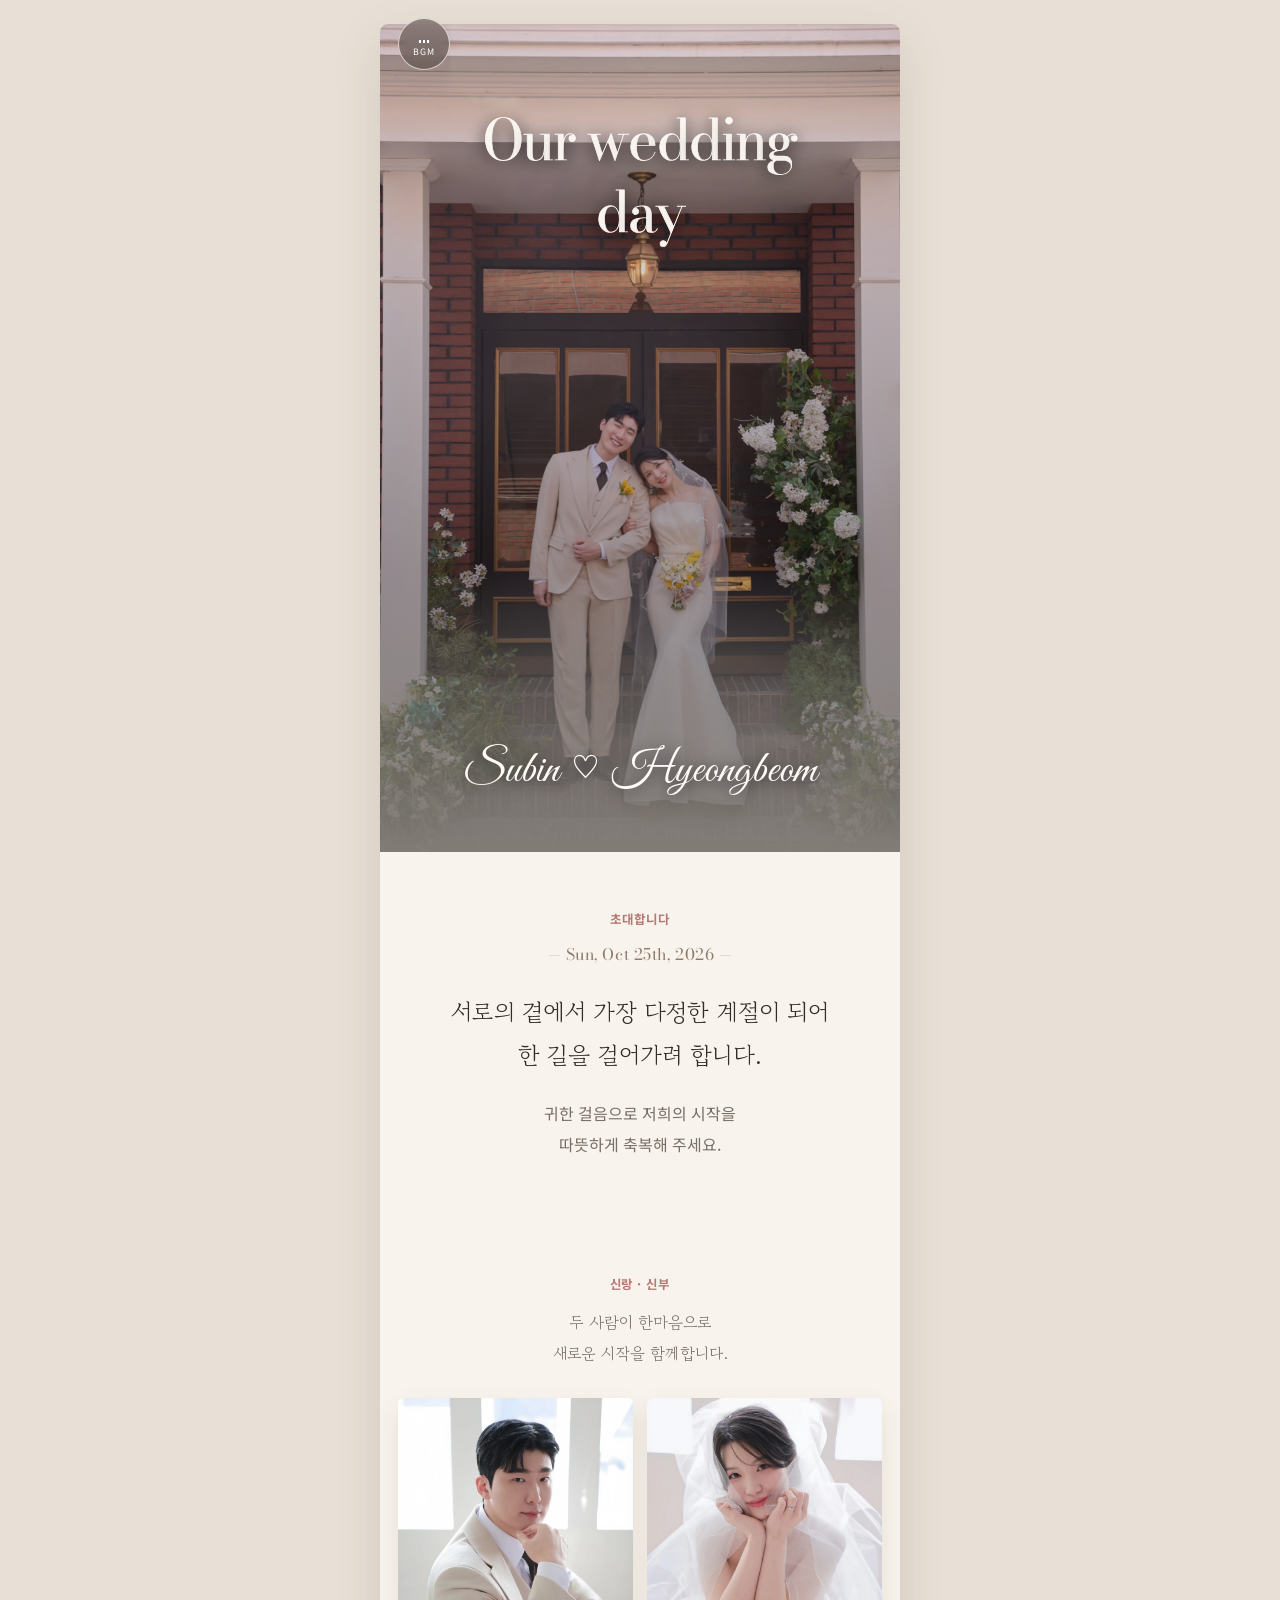
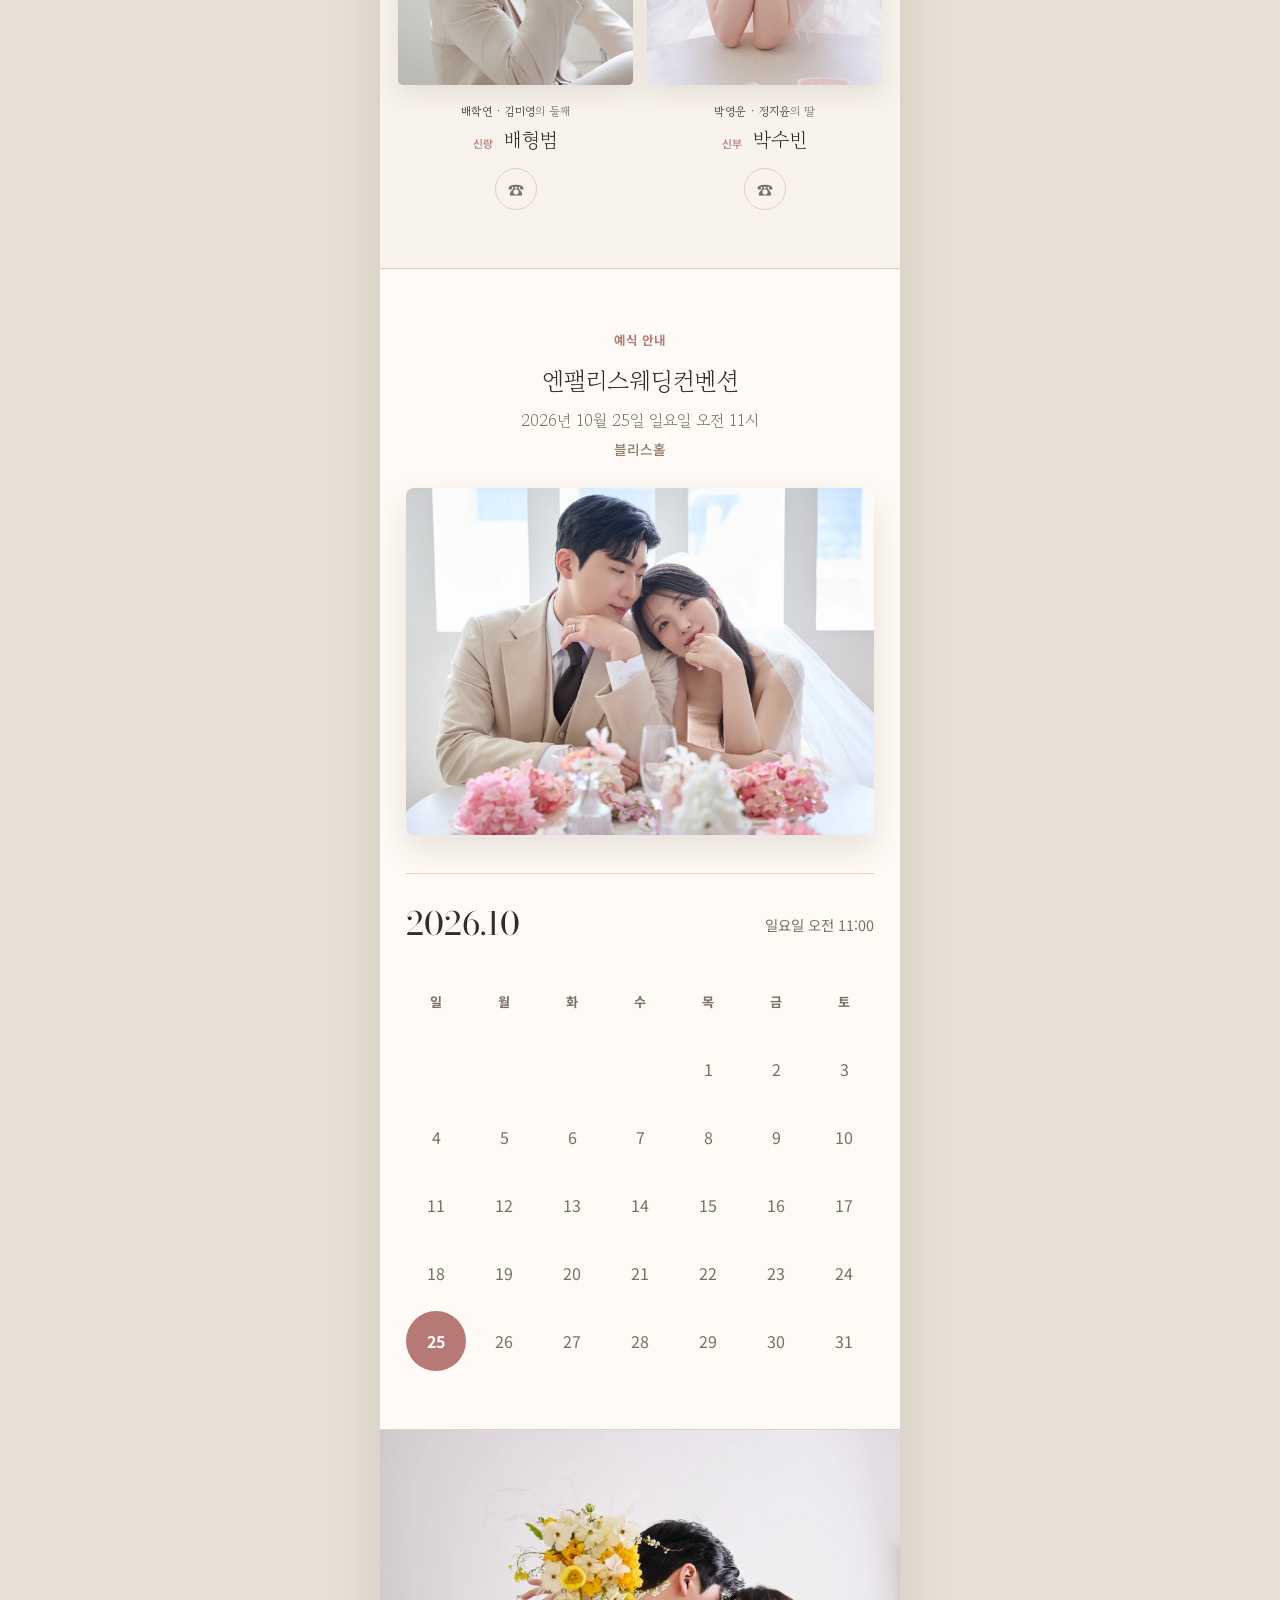
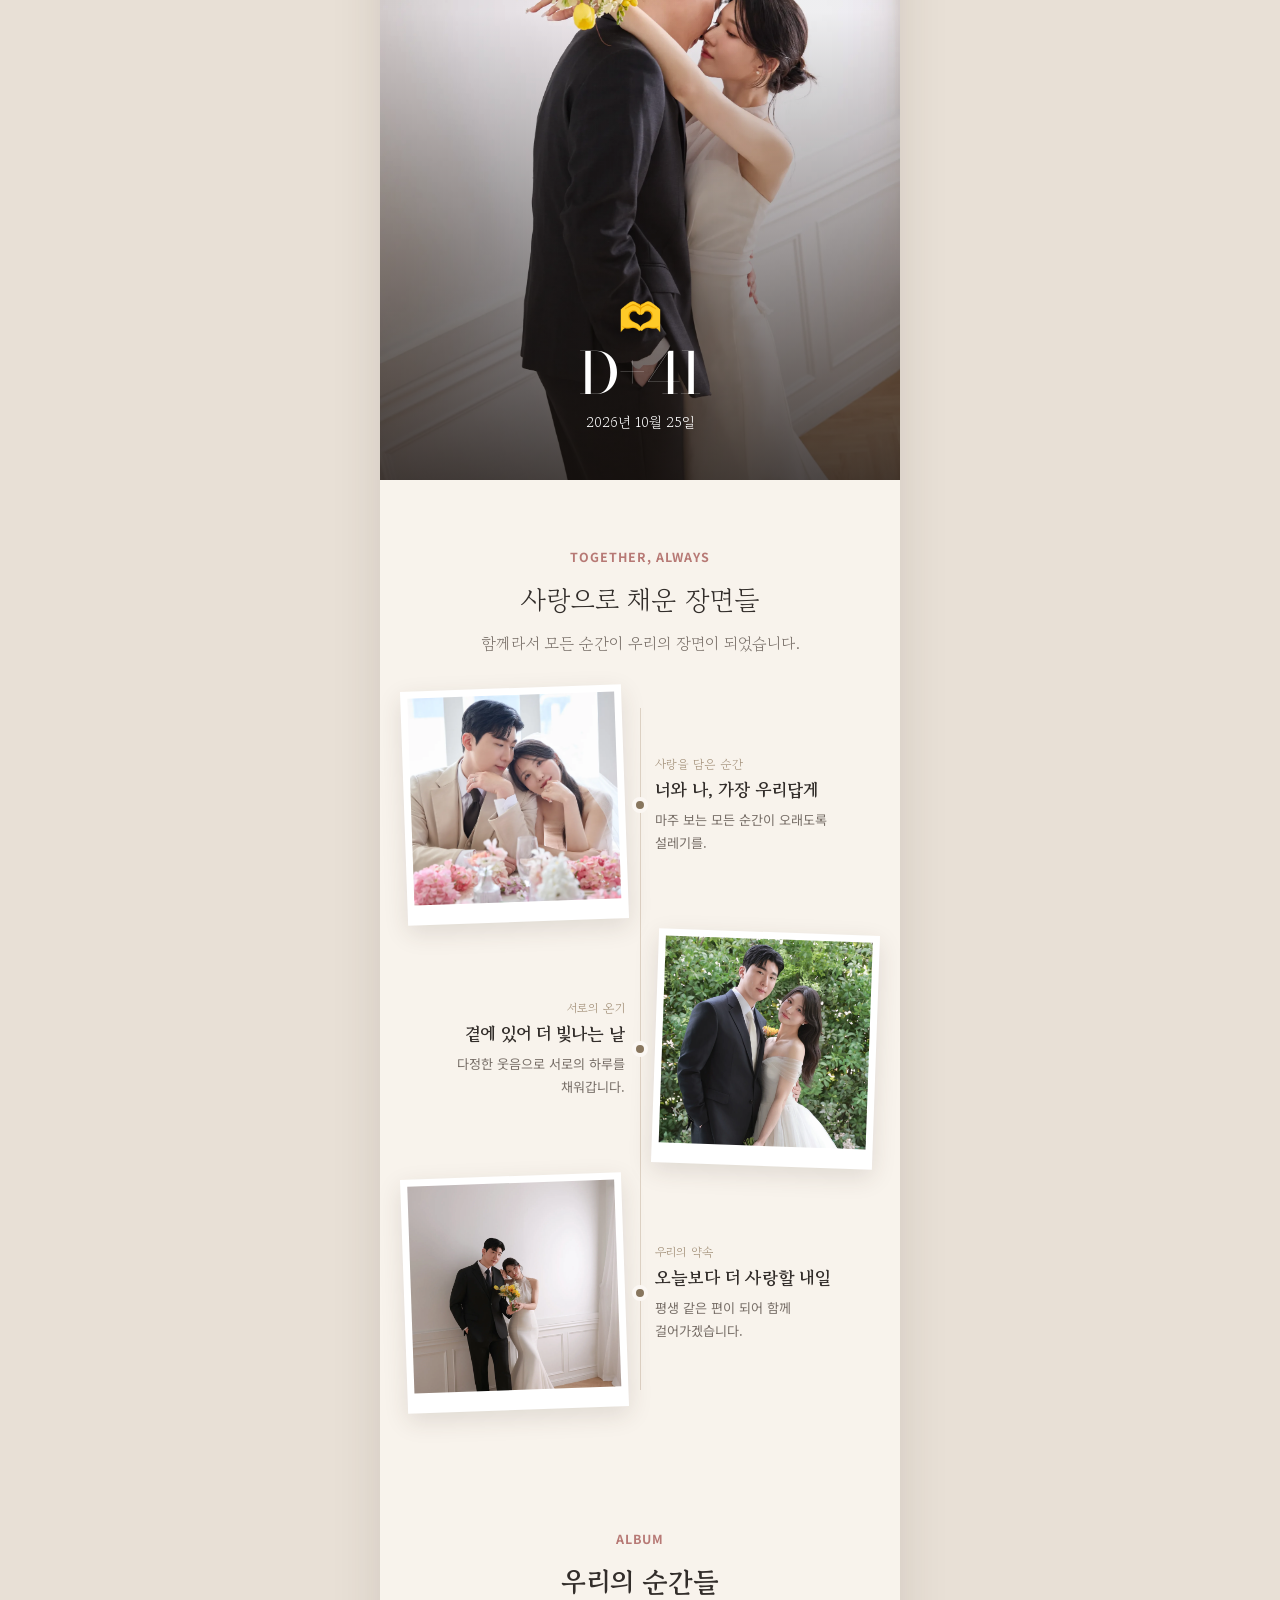
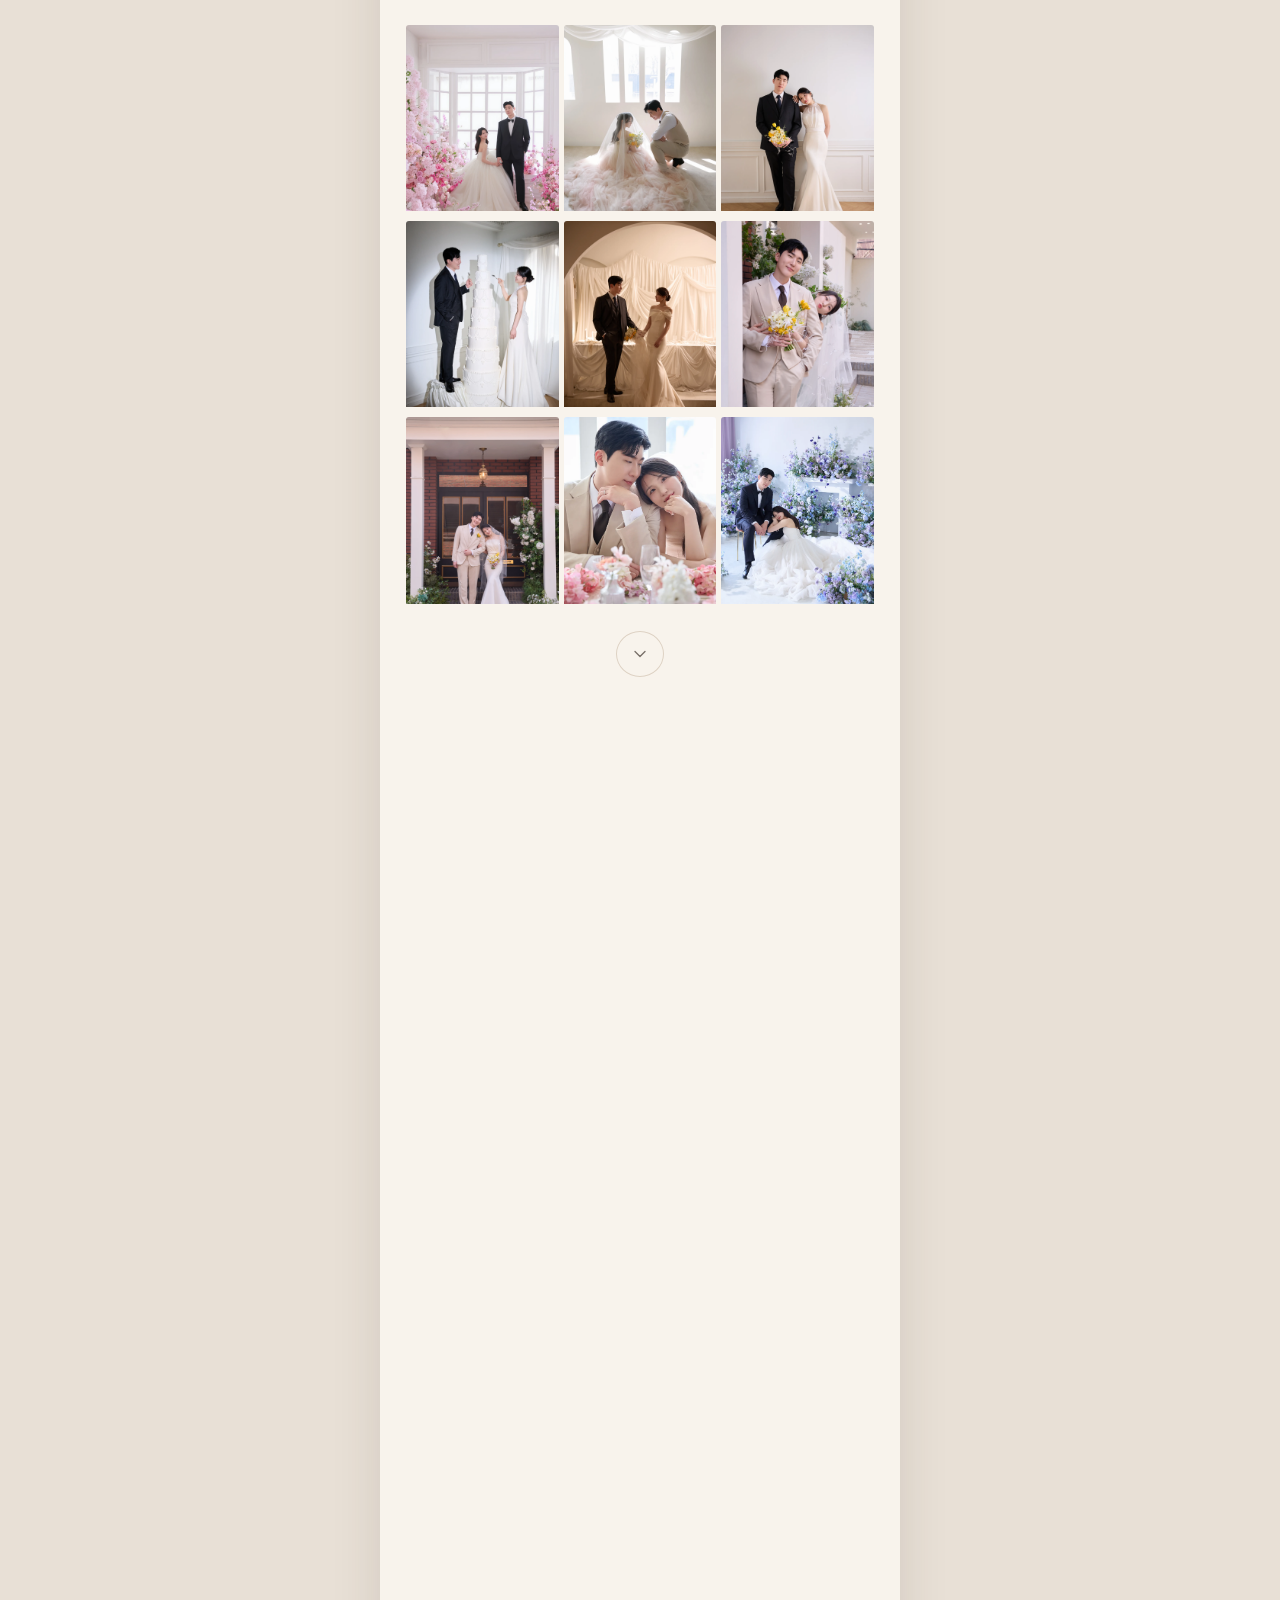
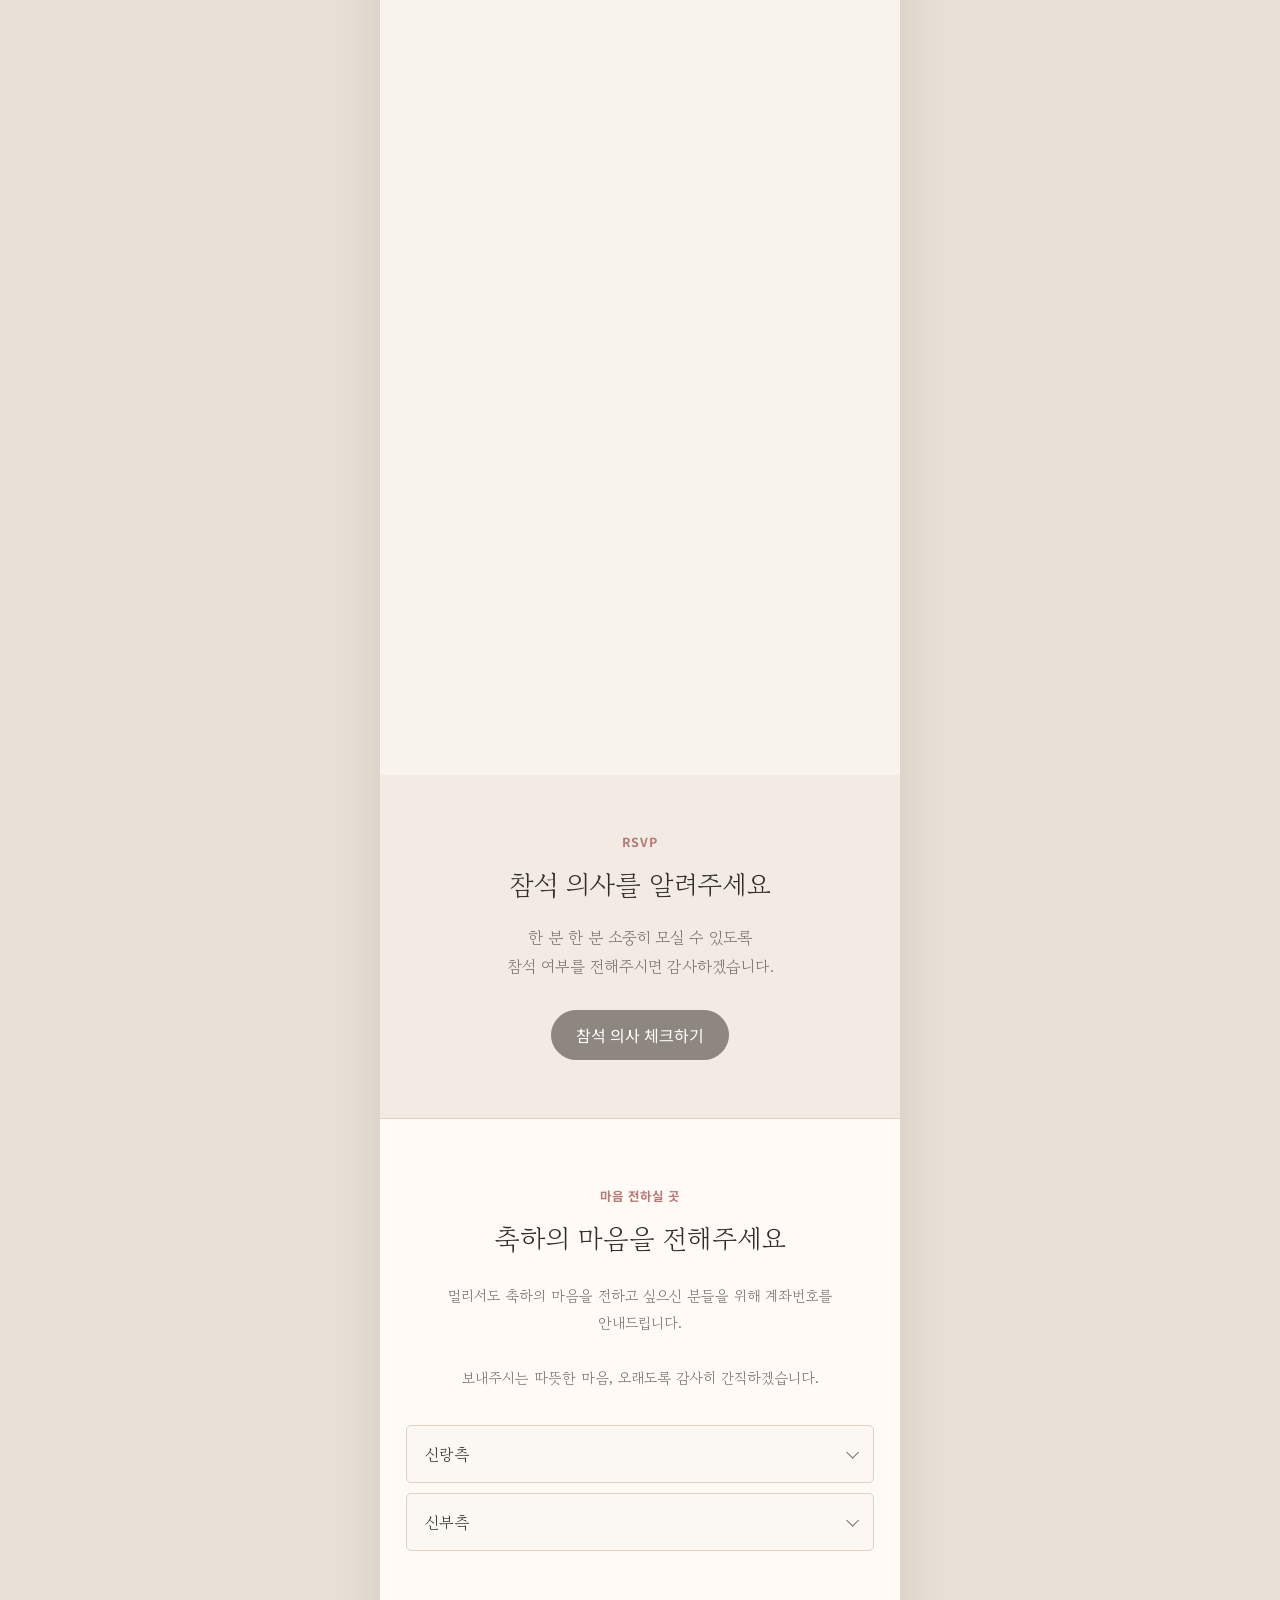
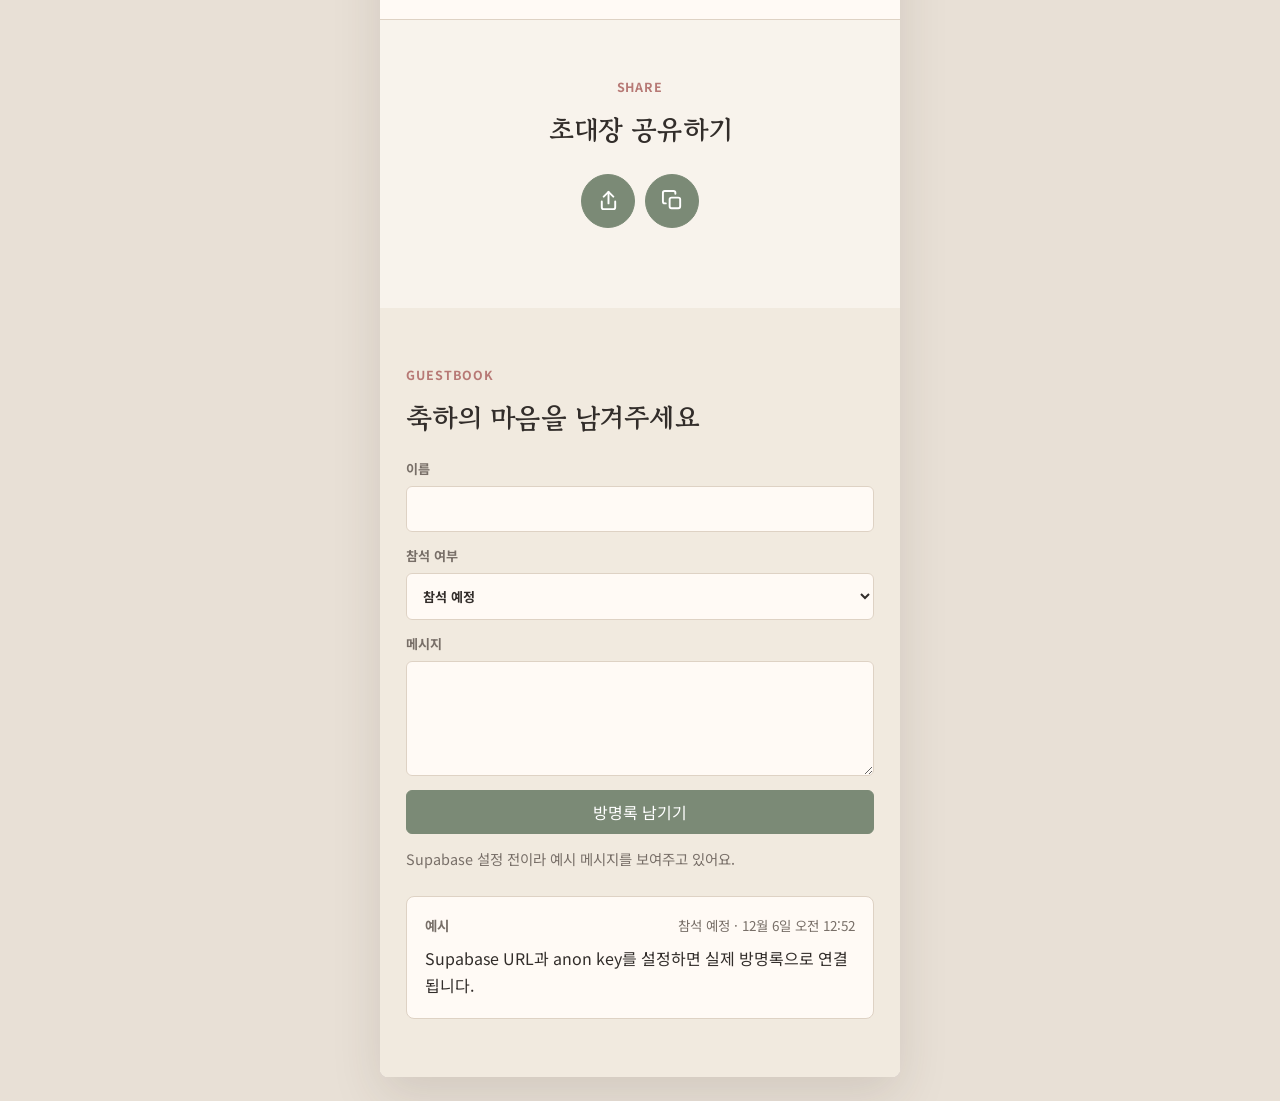
==== commit 4546510a: "feat: refresh wedding invitation and add RSVP" ====
--- a/index.html
+++ b/index.html
@@ -8,14 +8,14 @@
     <meta property="og:type" content="website" />
     <meta property="og:title" content="배형범 · 박수빈 결혼합니다" />
     <meta property="og:description" content="2026년 10월 25일 일요일 오전 11시, 엔팰리스웨딩컨벤션" />
-    <meta property="og:image" content="https://tekk-97.github.io/mobile-wedding-invitation/Image/optimized/pink-flower-window-couple.webp" />
+    <meta property="og:image" content="https://tekk-97.github.io/mobile-wedding-invitation/Image/optimized/brick-door-leaning-couple.webp" />
     <meta property="og:url" content="https://tekk-97.github.io/mobile-wedding-invitation/" />
     <meta name="twitter:card" content="summary_large_image" />
     <title>우리 결혼합니다</title>
     <link rel="preconnect" href="https://fonts.googleapis.com" />
     <link rel="preconnect" href="https://fonts.gstatic.com" crossorigin />
     <link
-      href="https://fonts.googleapis.com/css2?family=Gowun+Batang:wght@400;700&family=Nanum+Pen+Script&family=Noto+Sans+KR:wght@400;500;700&display=swap"
+      href="https://fonts.googleapis.com/css2?family=Bodoni+Moda:opsz,wght@6..96,400;6..96,500&family=Gowun+Batang:wght@400;700&family=Great+Vibes&family=Nanum+Pen+Script&family=Noto+Sans+KR:wght@400;500;700&display=swap"
       rel="stylesheet"
     />
     <link rel="stylesheet" href="./styles.css" />
@@ -29,17 +29,21 @@
       <section class="hero" aria-label="청첩장 첫 화면">
         <img
           class="hero__image"
-          src="./Image/optimized/pink-flower-window-couple.webp"
-          alt="꽃으로 둘러싸인 신랑 신부"
+          src="./Image/optimized/brick-door-leaning-couple.webp"
+          alt="꽃이 장식된 벽돌문 앞에 다정히 선 신랑 신부"
           fetchpriority="high"
         />
         <div class="hero__shade"></div>
-        <div class="hero__content" aria-label="Our Wedding Day">
-          <svg class="hero__script" viewBox="0 0 500 150" role="img" aria-hidden="true">
-            <text x="250" y="94" text-anchor="middle">
-              <tspan>O</tspan><tspan>u</tspan><tspan>r</tspan><tspan>&#160;</tspan><tspan>W</tspan><tspan>e</tspan><tspan>d</tspan><tspan>d</tspan><tspan>i</tspan><tspan>n</tspan><tspan>g</tspan><tspan>&#160;</tspan><tspan>D</tspan><tspan>a</tspan><tspan>y</tspan>
+        <div class="hero__content" aria-label="Our wedding day, Subin and Hyeongbeom">
+          <svg class="hero__script" viewBox="0 0 500 175" role="img" aria-hidden="true">
+            <text class="hero__line hero__line--wedding" x="250" y="66" text-anchor="middle">
+              <tspan>O</tspan><tspan>u</tspan><tspan>r</tspan><tspan>&#160;</tspan><tspan>w</tspan><tspan>e</tspan><tspan>d</tspan><tspan>d</tspan><tspan>i</tspan><tspan>n</tspan><tspan>g</tspan>
+            </text>
+            <text class="hero__line hero__line--day" x="250" y="140" text-anchor="middle">
+              <tspan>d</tspan><tspan>a</tspan><tspan>y</tspan>
             </text>
           </svg>
+          <p class="hero__names">Subin <span aria-hidden="true">♡</span> Hyeongbeom</p>
         </div>
       </section>
 
@@ -51,30 +55,9 @@
 
       <section class="intro section">
         <p class="eyebrow">초대합니다</p>
-        <div class="dday-panel">
-          <strong id="dday-label">D-Day</strong>
-          <span id="welcome-message">소중한 발걸음을 기다립니다.</span>
-        </div>
-        <h2>서로의 가장 좋은 계절이 되어<br />한 길을 걸어가려 합니다.</h2>
-        <p>
-          소중한 분들을 모시고 저희 두 사람이 부부로 첫걸음을 내딛습니다.
-          오셔서 따뜻한 마음으로 축복해 주시면 더없이 큰 기쁨이겠습니다.
-        </p>
-      </section>
-
-      <section class="info-band">
-        <div>
-          <span>날짜</span>
-          <strong>2026년 10월 25일 일요일</strong>
-        </div>
-        <div>
-          <span>시간</span>
-          <strong>오전 11시</strong>
-        </div>
-        <div>
-          <span>장소</span>
-          <strong>엔팰리스웨딩컨벤션</strong>
-        </div>
+        <p class="invitation-date">— Sun, Oct 25th, 2026 —</p>
+        <h2>서로의 곁에서 가장 다정한 계절이 되어<br />한 길을 걸어가려 합니다.</h2>
+        <p>귀한 걸음으로 저희의 시작을<br />따뜻하게 축복해 주세요.</p>
       </section>
 
       <section class="section people">
@@ -82,20 +65,30 @@
         <p class="people__intro">두 사람이 한마음으로<br />새로운 시작을 함께합니다.</p>
         <div class="people__grid">
           <article>
-            <p><span>배학연 · 김미영</span>의 둘째</p>
-            <h3>배형범 <small>신랑</small></h3>
+            <div class="people__photo people__photo--groom"><img src="./Image/optimized/beige-suit-groom-portrait.webp" alt="신랑 배형범" loading="lazy" /></div>
+            <p class="people__parents"><span>배학연 · 김미영</span>의 둘째</p>
+            <h3><small>신랑</small> 배형범</h3>
             <a href="tel:010-0000-0000" aria-label="신랑에게 전화하기">전화하기</a>
           </article>
           <article>
-            <p><span>박영운 · 정지윤</span>의 딸</p>
-            <h3>박수빈 <small>신부</small></h3>
+            <div class="people__photo people__photo--bride"><img src="./Image/optimized/veil-wrapped-bride-portrait.webp" alt="신부 박수빈" loading="lazy" /></div>
+            <p class="people__parents"><span>박영운 · 정지윤</span>의 딸</p>
+            <h3><small>신부</small> 박수빈</h3>
             <a href="tel:010-1111-1111" aria-label="신부에게 전화하기">전화하기</a>
           </article>
         </div>
       </section>
 
       <section class="section calendar">
-        <p class="eyebrow">Calendar</p>
+        <p class="eyebrow">예식 안내</p>
+        <div class="ceremony-summary">
+          <h2>엔팰리스웨딩컨벤션</h2>
+          <p>2026년 10월 25일 일요일 오전 11시</p>
+          <strong>블리스홀</strong>
+        </div>
+        <figure class="ceremony-photo">
+          <img src="./Image/optimized/pink-table-close-couple.webp" alt="서로 기대어 앉은 신랑 신부" loading="lazy" />
+        </figure>
         <div class="calendar__head">
           <h2>2026.10</h2>
           <span>일요일 오전 11:00</span>
@@ -111,22 +104,32 @@
         </div>
       </section>
 
+      <section class="section dday-section" aria-label="결혼식 디데이">
+        <img src="./Image/optimized/yellow-bouquet-embrace.webp" alt="노란 부케를 들고 서로를 안은 신랑 신부" loading="lazy" />
+        <div class="dday-section__shade"></div>
+        <div class="dday-section__content">
+          <p id="welcome-message" aria-label="손하트">🫶</p>
+          <strong id="dday-label">D-Day</strong>
+          <span>2026년 10월 25일</span>
+        </div>
+      </section>
+
       <section class="section story">
-        <p class="eyebrow">Our Story</p>
-        <h2>우리의 시간</h2>
-        <p class="story__lead">처음 마주한 순간부터 오늘의 약속까지</p>
+        <p class="eyebrow">Together, always</p>
+        <h2>사랑으로 채운 장면들</h2>
+        <p class="story__lead">함께라서 모든 순간이 우리의 장면이 되었습니다.</p>
         <div class="story__timeline">
           <article class="story__item story__item--left">
             <div class="story__photo"><img src="./Image/optimized/pink-table-close-couple.webp" alt="분홍 꽃 테이블에 함께 앉은 두 사람" loading="lazy" /></div>
-            <div class="story__copy"><span>우리의 시작</span><strong>첫 만남</strong><p>서로의 하루가 궁금해지기 시작한 날</p></div>
+            <div class="story__copy"><span>사랑을 담은 순간</span><strong>너와 나, 가장 우리답게</strong><p>마주 보는 모든 순간이 오래도록 설레기를.</p></div>
           </article>
           <article class="story__item story__item--right">
-            <div class="story__photo"><img src="./Image/optimized/green-garden-couple-portrait.webp" alt="초록 정원 속 신랑 신부" loading="lazy" /></div>
-            <div class="story__copy"><span>함께한 시간</span><strong>서로의 계절</strong><p>평범한 날들을 특별한 추억으로 채웠습니다</p></div>
+            <div class="story__photo story__photo--portrait"><img src="./Image/optimized/green-garden-couple-portrait.webp" alt="초록 정원 속 신랑 신부" loading="lazy" /></div>
+            <div class="story__copy"><span>서로의 온기</span><strong>곁에 있어 더 빛나는 날</strong><p>다정한 웃음으로 서로의 하루를 채워갑니다.</p></div>
           </article>
           <article class="story__item story__item--left">
             <div class="story__photo"><img src="./Image/optimized/yellow-bouquet-wall-couple.webp" alt="노란 부케를 들고 나란히 선 신랑 신부" loading="lazy" /></div>
-            <div class="story__copy"><span>2026. 10. 25</span><strong>그리고, 영원히</strong><p>이제 같은 곳을 바라보며 걸어가려 합니다</p></div>
+            <div class="story__copy"><span>우리의 약속</span><strong>오늘보다 더 사랑할 내일</strong><p>평생 같은 편이 되어 함께 걸어가겠습니다.</p></div>
           </article>
         </div>
       </section>
@@ -135,42 +138,69 @@
         <p class="eyebrow">Album</p>
         <h2>우리의 순간들</h2>
         <div id="album-grid" class="album__grid"></div>
+        <button id="album-more" class="album__more" type="button" aria-label="사진 더보기" aria-expanded="false" hidden>
+          <svg viewBox="0 0 24 24" aria-hidden="true"><path d="m6 9 6 6 6-6" /></svg>
+        </button>
       </section>
 
       <section class="section location">
         <p class="eyebrow">오시는 길</p>
-        <h2>엔팰리스웨딩컨벤션</h2>
-        <p>경기 평택시 경기대로 721</p>
-        <div class="route-map" role="img" aria-label="평택지제역에서 경기대로를 따라 엔팰리스웨딩컨벤션으로 오는 약도">
-          <svg viewBox="0 0 440 260" aria-hidden="true">
-            <rect width="440" height="260" fill="#f5f1ea" />
-            <path class="route-map__minor" d="M0 62H440M0 205H440M88 0V260M352 0V260" />
-            <path class="route-map__road" d="M220 -10C208 55 234 95 220 145S213 220 228 275" />
-            <path class="route-map__rail" d="M65 -10V270" />
-            <g class="route-map__station">
-              <rect x="24" y="96" width="82" height="42" rx="8" />
-              <text x="65" y="114">SRT · 1호선</text>
-              <text x="65" y="130">평택지제역</text>
-            </g>
-            <path class="route-map__guide" d="M108 117C145 117 166 139 204 139" />
-            <g class="route-map__pin" transform="translate(220 139)">
-              <path d="M0-31c-17 0-29 12-29 28 0 22 29 48 29 48S29 19 29-3C29-19 17-31 0-31Z" />
-              <circle cy="-4" r="9" />
-            </g>
-            <text class="route-map__venue" x="252" y="132">엔팰리스</text>
-            <text class="route-map__address" x="252" y="151">경기대로 721</text>
-            <text class="route-map__road-label" transform="translate(240 54) rotate(83)">경기대로</text>
-          </svg>
-        </div>
+        <div class="location__summary">
+          <span>WEDDING VENUE</span>
+          <h2>엔팰리스웨딩컨벤션</h2>
+          <p class="location__hall">블리스홀 · 오전 11시</p>
+          <p class="location__address">경기 평택시 경기대로 721</p>
+        </div>
+        <div id="venue-map-frame" class="route-map venue-map-frame">
+          <div class="route-map__head"><span>NAVER MAP</span><strong>엔팰리스웨딩컨벤션 위치</strong></div>
+          <div id="venue-map" class="venue-map-live" role="img" aria-label="엔팰리스웨딩컨벤션 네이버 지도"></div>
+          <p class="venue-map-status">네이버 지도를 불러오는 중입니다.</p>
+        </div>
+        <p class="route-map__caption">지도를 움직이거나 아래 지도 앱에서 정확한 길찾기를 확인할 수 있습니다.</p>
         <div class="map-actions">
-          <a class="map-app-button map-app-button--naver" href="https://map.naver.com/p/search/엔팰리스웨딩컨벤션" target="_blank" rel="noreferrer" aria-label="네이버지도에서 엔팰리스웨딩컨벤션 열기"><span class="naver-map-logo">N</span><strong>네이버지도</strong></a>
-          <a class="map-app-button map-app-button--kakao" href="https://map.kakao.com/link/search/엔팰리스웨딩컨벤션" target="_blank" rel="noreferrer" aria-label="카카오맵에서 엔팰리스웨딩컨벤션 열기"><span class="kakao-map-logo"><i></i></span><strong>카카오맵</strong></a>
-        </div>
+          <a class="map-app-button map-app-button--naver" href="https://map.naver.com/p/search/엔팰리스웨딩컨벤션" target="_blank" rel="noreferrer" aria-label="네이버지도에서 엔팰리스웨딩컨벤션 열기"><img src="./Image/naver-map-icon.jpg" alt="" /><strong>네이버지도</strong></a>
+          <a class="map-app-button map-app-button--kakao" href="https://map.kakao.com/link/search/엔팰리스웨딩컨벤션" target="_blank" rel="noreferrer" aria-label="카카오맵에서 엔팰리스웨딩컨벤션 열기"><img src="./Image/kakao-map-icon.jpg" alt="" /><strong>카카오맵</strong></a>
+        </div>
+        <div class="route-guide">
+          <article>
+            <span class="route-guide__icon" aria-hidden="true"><svg viewBox="0 0 24 24"><rect x="5" y="3" width="14" height="16" rx="4" /><path d="M8 8h8M8 13h.01M16 13h.01M8 19l-2 3M16 19l2 3" /></svg></span>
+            <div><h3>지하철 · SRT</h3><p><strong>1호선</strong> 평택지제역 1번 출구</p><p><strong>SRT</strong> 평택지제역 1번 출구</p></div>
+          </article>
+          <article>
+            <span class="route-guide__icon" aria-hidden="true"><svg viewBox="0 0 24 24"><rect x="4" y="4" width="16" height="15" rx="3" /><path d="M7 8h10M7 14h.01M17 14h.01M7 19v2M17 19v2" /></svg></span>
+            <div><h3>버스</h3><p><strong>평택역 출발</strong> 1199번, 8000번</p><p><strong>평택시외버스터미널 출발</strong> 1502번, 1199번, 1150번, 1522번</p></div>
+          </article>
+          <article>
+            <span class="route-guide__icon" aria-hidden="true"><svg viewBox="0 0 24 24"><path d="M3 16V8a3 3 0 0 1 3-3h10l5 5v6" /><path d="M3 16h18M8 5v6h13M7 19a2 2 0 1 0 0-4 2 2 0 0 0 0 4ZM17 19a2 2 0 1 0 0-4 2 2 0 0 0 0 4Z" /></svg></span>
+            <div><h3>셔틀버스</h3><p>평택지제역 1번 출구에서 큰길 방향으로 나온 뒤, 오른쪽 버스정류장에서 승차해 주세요.</p><p>웨딩홀 · 외부주차장 · 평택지제역 구간을 수시 운행합니다.</p></div>
+          </article>
+          <article>
+            <span class="route-guide__icon" aria-hidden="true"><svg viewBox="0 0 24 24"><path d="m5 11 2-5h10l2 5M3 12h18v6H3zM6 18v2M18 18v2M7 14h.01M17 14h.01" /></svg></span>
+            <div><h3>자가용 · 주차장</h3><p><strong>내비게이션 검색</strong><br />엔팰리스웨딩컨벤션<br />엔팰리스웨딩컨벤션 주차장</p>
+              <ul>
+                <li>제1주차장 — 엔팰리스컨벤션</li>
+                <li>제2주차장 — 엔팰리스컨벤션 옆</li>
+                <li>제3주차장 — 삼성부동산, 경기대로 757</li>
+                <li>제4주차장 — 평택지제역 서측 2번 출구 노상주차장</li>
+                <li>제5주차장 — 경동나비엔 평택공장, 경기대로 663</li>
+              </ul>
+            </div>
+          </article>
+        </div>
+        <p class="route-guide__notice">※ 셔틀버스와 외부주차장 운영은 예식 당일 상황에 따라 달라질 수 있습니다. 문의 031-653-6500</p>
+      </section>
+
+      <section class="section rsvp-section">
+        <p class="eyebrow">RSVP</p>
+        <h2>참석 의사를 알려주세요</h2>
+        <p>한 분 한 분 소중히 모실 수 있도록<br />참석 여부를 전해주시면 감사하겠습니다.</p>
+        <button id="rsvp-open" class="rsvp-section__button" type="button">참석 의사 체크하기</button>
       </section>
 
       <section class="section account">
         <p class="eyebrow">마음 전하실 곳</p>
         <h2>축하의 마음을 전해주세요</h2>
+        <p class="account__intro">멀리서도 축하의 마음을 전하고 싶으신 분들을 위해 계좌번호를 안내드립니다.<br /><br />보내주시는 따뜻한 마음, 오래도록 감사히 간직하겠습니다.</p>
         <div id="account-list" class="account__list"></div>
       </section>
 
@@ -228,7 +258,39 @@
       <button class="album-viewer__nav album-viewer__nav--prev" type="button" aria-label="이전 사진">‹</button>
       <img id="album-viewer-image" src="" alt="" />
       <button class="album-viewer__nav album-viewer__nav--next" type="button" aria-label="다음 사진">›</button>
-      <p id="album-viewer-caption"></p>
+    </div>
+    <div id="rsvp-modal" class="rsvp-modal" role="dialog" aria-modal="true" aria-labelledby="rsvp-title" hidden>
+      <div class="rsvp-modal__panel">
+        <button id="rsvp-close" class="rsvp-modal__close" type="button" aria-label="닫기">×</button>
+        <div class="rsvp-modal__head">
+          <p class="eyebrow">RSVP</p>
+          <h2 id="rsvp-title">참석 의사 체크하기</h2>
+          <p>한 분 한 분 소중히 모실 수 있도록<br />참석 의사를 전해주시면 감사하겠습니다.</p>
+        </div>
+        <form id="rsvp-form" class="rsvp-form">
+          <fieldset>
+            <legend>어느 분의 하객이신가요?<sup>*</sup></legend>
+            <div class="rsvp-choice">
+              <label><input type="radio" name="side" value="신랑" required /><span>신랑</span></label>
+              <label><input type="radio" name="side" value="신부" required /><span>신부</span></label>
+            </div>
+          </fieldset>
+          <fieldset>
+            <legend>참석하실 수 있나요?<sup>*</sup></legend>
+            <div class="rsvp-choice">
+              <label><input type="radio" name="attendance" value="참석" required /><span>참석할게요</span></label>
+              <label><input type="radio" name="attendance" value="불참" required /><span>참석이 어려워요</span></label>
+            </div>
+          </fieldset>
+          <label class="rsvp-field">성함이 어떻게 되시나요?<sup>*</sup><input name="name" maxlength="20" placeholder="참석자 본인 성함" autocomplete="name" required /></label>
+          <label class="rsvp-field">동명이인 확인을 위한 번호를 알려주세요<sup>*</sup><input name="phone_last4" inputmode="numeric" pattern="[0-9]{4}" maxlength="4" placeholder="휴대폰 번호 뒤 4자리" required /></label>
+          <label class="rsvp-field">총 몇 분이 함께하시나요?<select name="party_size"><option value="1">1명</option><option value="2">2명</option><option value="3">3명</option><option value="4">4명</option><option value="5">5명 이상</option></select></label>
+          <label class="rsvp-field">전하실 말씀이 있다면 남겨주세요<textarea name="note" maxlength="100" rows="3" placeholder="선택 입력"></textarea></label>
+          <p class="rsvp-form__privacy">입력하신 정보는 참석 확인을 위해서만 사용됩니다.</p>
+          <button class="rsvp-form__submit" type="submit">체크 완료하기</button>
+          <p id="rsvp-status" class="status" role="status"></p>
+        </form>
+      </div>
     </div>
   </body>
 </html>
--- a/styles.css
+++ b/styles.css
@@ -144,6 +144,9 @@
 
 .hero__image {
   object-fit: cover;
+  object-position: center 54%;
+  transform: none;
+  transform-origin: center;
 }
 
 .hero__shade {
@@ -153,9 +156,9 @@
 }
 
 .hero__content {
-  position: relative;
+  position: absolute;
+  inset: 0;
   z-index: 3;
-  width: 100%;
   padding: 0 18px;
   color: #fffaf5;
   text-align: center;
@@ -163,20 +166,26 @@
 }
 
 .hero__script {
+  position: absolute;
+  top: clamp(48px, 8svh, 82px);
+  left: 18px;
   display: block;
-  width: 100%;
+  width: calc(100% - 36px);
   overflow: visible;
 }
 
 .hero__script text {
-  fill: transparent;
+  fill: #fffaf5;
+  fill-opacity: 0;
   stroke: #fffaf5;
-  stroke-width: 1.5;
+  stroke-width: .7;
   stroke-linecap: round;
   stroke-linejoin: round;
-  paint-order: stroke fill;
-  font-family: "Nanum Pen Script", cursive;
-  font-size: 74px;
+  paint-order: fill stroke;
+  font-family: "Bodoni Moda", "Times New Roman", serif;
+  font-size: 58px;
+  font-weight: 400;
+  letter-spacing: -.035em;
   filter: drop-shadow(0 2px 8px rgba(0, 0, 0, .38));
 }
 
@@ -186,26 +195,54 @@
   animation: script-letter .52s ease-in-out forwards;
 }
 
-.hero__script tspan:nth-child(1) { animation-delay: .35s; }
-.hero__script tspan:nth-child(2) { animation-delay: .62s; }
-.hero__script tspan:nth-child(3) { animation-delay: .84s; }
-.hero__script tspan:nth-child(4) { animation-delay: 1.02s; }
-.hero__script tspan:nth-child(5) { animation-delay: 1.10s; }
-.hero__script tspan:nth-child(6) { animation-delay: 1.39s; }
-.hero__script tspan:nth-child(7) { animation-delay: 1.61s; }
-.hero__script tspan:nth-child(8) { animation-delay: 1.83s; }
-.hero__script tspan:nth-child(9) { animation-delay: 2.08s; }
-.hero__script tspan:nth-child(10) { animation-delay: 2.24s; }
-.hero__script tspan:nth-child(11) { animation-delay: 2.48s; }
-.hero__script tspan:nth-child(12) { animation-delay: 2.73s; }
-.hero__script tspan:nth-child(13) { animation-delay: 2.82s; }
-.hero__script tspan:nth-child(14) { animation-delay: 3.08s; }
-.hero__script tspan:nth-child(15) { animation-delay: 3.31s; }
+.hero__line--wedding tspan:nth-child(1) { animation-delay: .35s; }
+.hero__line--wedding tspan:nth-child(2) { animation-delay: .58s; }
+.hero__line--wedding tspan:nth-child(3) { animation-delay: .78s; }
+.hero__line--wedding tspan:nth-child(4) { animation-delay: .94s; }
+.hero__line--wedding tspan:nth-child(5) { animation-delay: 1.02s; }
+.hero__line--wedding tspan:nth-child(6) { animation-delay: 1.27s; }
+.hero__line--wedding tspan:nth-child(7) { animation-delay: 1.47s; }
+.hero__line--wedding tspan:nth-child(8) { animation-delay: 1.67s; }
+.hero__line--wedding tspan:nth-child(9) { animation-delay: 1.9s; }
+.hero__line--wedding tspan:nth-child(10) { animation-delay: 2.08s; }
+.hero__line--wedding tspan:nth-child(11) { animation-delay: 2.3s; }
+.hero__line--day tspan:nth-child(1) { animation-delay: 2.62s; }
+.hero__line--day tspan:nth-child(2) { animation-delay: 2.86s; }
+.hero__line--day tspan:nth-child(3) { animation-delay: 3.08s; }
 
 @keyframes script-letter {
-  0% { fill: transparent; stroke-dashoffset: 420; }
-  78% { fill: transparent; stroke-dashoffset: 0; }
-  100% { fill: #fffaf5; stroke-dashoffset: 0; }
+  0% { fill-opacity: 0; stroke-dashoffset: 420; }
+  45% { fill-opacity: .38; }
+  78% { fill-opacity: .82; stroke-dashoffset: 0; }
+  100% { fill-opacity: 1; stroke-dashoffset: 0; }
+}
+
+.hero__names {
+  position: absolute;
+  right: 18px;
+  bottom: clamp(34px, 6svh, 64px);
+  left: 18px;
+  margin: 0;
+  color: #fffaf5;
+  font-family: "Great Vibes", "Nanum Pen Script", cursive;
+  font-size: clamp(2rem, 9vw, 2.8rem);
+  line-height: 1.15;
+  opacity: 0;
+  filter: drop-shadow(0 2px 8px rgba(0, 0, 0, .42));
+  animation: hero-names-appear .9s ease 3.45s forwards;
+}
+
+.hero__names span {
+  display: inline-block;
+  margin: 0 .12em;
+  font-family: "Gowun Batang", serif;
+  font-size: .72em;
+  transform: translateY(-.03em);
+}
+
+@keyframes hero-names-appear {
+  from { opacity: 0; transform: translateY(8px); }
+  to { opacity: 1; transform: translateY(0); }
 }
 
 .hero__writing {
@@ -526,6 +563,7 @@
 .story__item::after { content: ""; position: absolute; left: 50%; top: 50%; width: 8px; height: 8px; border: 4px solid #fbf7f3; border-radius: 50%; background: #88765e; transform: translate(-50%, -50%); }
 .story__photo { padding: 7px 7px 20px; background: white; box-shadow: 0 8px 24px rgba(58,45,36,.13); transform: rotate(-2deg); }
 .story__photo img { display: block; width: 100%; aspect-ratio: 1; object-fit: cover; }
+.story__photo--portrait img { object-position: 50% 18%; }
 .story__copy { text-align: left; }
 .story__copy span { display: block; color: #a4927b; font-family: "Gowun Batang", serif; font-size: .75rem; }
 .story__copy strong { display: block; margin: 5px 0 7px; font-family: "Gowun Batang", serif; font-size: 1.1rem; }
@@ -824,6 +862,544 @@
   stroke-width: 2;
 }
 
+/* Editorial invitation layout */
+.invitation-date {
+  margin: 0 0 24px;
+  color: #8f7b69;
+  font-family: "Bodoni Moda", serif;
+  font-size: 1rem;
+  letter-spacing: .035em;
+}
+
+.intro h2 {
+  font-size: 1.5rem;
+  font-weight: 400;
+  line-height: 1.8;
+}
+
+.intro p:last-child {
+  margin-top: 22px;
+}
+
+.people {
+  padding-inline: 18px;
+  text-align: center;
+}
+
+.people__grid {
+  grid-template-columns: repeat(2, minmax(0, 1fr));
+  gap: 14px;
+  margin-top: 30px;
+  border: 0;
+}
+
+.people article {
+  display: flex;
+  min-width: 0;
+  flex-direction: column;
+  padding: 0;
+}
+
+.people article + article {
+  border: 0;
+}
+
+.people__photo {
+  width: 100%;
+  aspect-ratio: .82;
+  overflow: hidden;
+  border-radius: 5px;
+  background-color: #ece5dc;
+  box-shadow: 0 10px 24px rgba(58, 45, 36, .1);
+}
+
+.people__photo img {
+  display: block;
+  width: 100%;
+  height: 100%;
+  object-fit: cover;
+}
+
+.people__photo--groom img {
+  object-position: 50% 24%;
+}
+
+.people__photo--bride img {
+  object-position: 50% 19%;
+}
+
+.people article .people__parents {
+  margin: 18px 0 5px;
+  font-size: .72rem;
+  line-height: 1.55;
+  white-space: nowrap;
+}
+
+.people h3 {
+  font-size: 1.25rem;
+  font-weight: 400;
+}
+
+.people h3 small {
+  margin: 0 5px 0 0;
+}
+
+.people article a {
+  width: 42px;
+  min-height: 42px;
+  margin-top: 14px;
+}
+
+.calendar {
+  padding-top: 62px;
+  text-align: center;
+}
+
+.ceremony-summary h2 {
+  font-size: 1.55rem;
+  font-weight: 400;
+}
+
+.ceremony-summary p {
+  margin: 9px 0 4px;
+  color: var(--muted);
+  font-family: "Gowun Batang", serif;
+}
+
+.ceremony-summary strong {
+  color: #8f7b69;
+  font-size: .86rem;
+  font-weight: 500;
+}
+
+.ceremony-photo {
+  margin: 28px 0 38px;
+  overflow: hidden;
+  border-radius: 8px;
+  box-shadow: 0 14px 34px rgba(58, 45, 36, .12);
+}
+
+.ceremony-photo img {
+  display: block;
+  width: 100%;
+  aspect-ratio: 1.35;
+  object-fit: cover;
+  object-position: 50% 33%;
+}
+
+.calendar__head {
+  align-items: center;
+  margin-bottom: 24px;
+  padding-top: 27px;
+  border-top: 1px solid var(--line);
+  text-align: left;
+}
+
+.calendar__head h2 {
+  font-family: "Bodoni Moda", serif;
+  font-size: 2rem;
+  font-weight: 400;
+}
+
+.dday-section {
+  min-height: 650px;
+  padding: 0;
+  overflow: hidden;
+  color: white;
+  text-align: center;
+}
+
+.section.dday-section > img,
+.section.dday-section > .dday-section__shade {
+  position: absolute;
+  inset: 0;
+  width: 100%;
+  height: 100%;
+}
+
+.section.dday-section > img {
+  z-index: 1;
+  object-fit: cover;
+  object-position: 55% 46%;
+}
+
+.section.dday-section > .dday-section__shade {
+  z-index: 2;
+  background: linear-gradient(to bottom, rgba(22, 17, 14, .02) 28%, rgba(22, 17, 14, .76) 100%);
+}
+
+.dday-section .dday-section__content {
+  position: absolute;
+  right: 24px;
+  bottom: 48px;
+  left: 24px;
+  z-index: 3;
+}
+
+.dday-section__content p {
+  margin: 0 0 12px;
+  padding: 0;
+  font-size: 2.25rem;
+  line-height: 1;
+  filter: drop-shadow(0 3px 9px rgba(0, 0, 0, .38));
+}
+
+.dday-section__content strong {
+  display: block;
+  font-family: "Bodoni Moda", serif;
+  font-size: 3.6rem;
+  font-weight: 400;
+  letter-spacing: -.035em;
+  line-height: 1.05;
+}
+
+.dday-section__content span {
+  display: block;
+  margin-top: 8px;
+  font-family: "Gowun Batang", serif;
+  font-size: .9rem;
+}
+
+.story {
+  padding: 68px 0 62px;
+  background: #f8f3ec;
+}
+
+.story > .eyebrow,
+.story > h2,
+.story__lead {
+  margin-inline: 24px;
+}
+
+.story h2 {
+  font-weight: 400;
+}
+
+.story__lead {
+  margin-top: 9px;
+  margin-bottom: 30px;
+  line-height: 1.8;
+}
+
+.story__timeline {
+  margin-inline: 24px;
+}
+
+.story__strip {
+  display: flex;
+  gap: 8px;
+  overflow-x: auto;
+  padding: 0 18px 8px;
+  scrollbar-width: none;
+  scroll-snap-type: x proximity;
+}
+
+.story__strip::-webkit-scrollbar {
+  display: none;
+}
+
+.story__strip img {
+  width: 138px;
+  aspect-ratio: .76;
+  flex: 0 0 auto;
+  border-radius: 4px;
+  object-fit: cover;
+  object-position: center 28%;
+  scroll-snap-align: start;
+}
+
+.album__grid {
+  grid-template-columns: repeat(3, minmax(0, 1fr));
+  gap: 5px;
+}
+
+.album__item {
+  border-radius: 3px;
+}
+
+.album__item img {
+  aspect-ratio: .82;
+  object-position: center 25%;
+}
+
+.album__item--extra {
+  display: none;
+}
+
+.album__grid.is-expanded .album__item--extra {
+  display: block;
+}
+
+.album__more {
+  width: 48px;
+  min-height: 46px;
+  margin: 22px auto 0;
+  border: 1px solid var(--line);
+  border-radius: 50%;
+  padding: 0;
+  background: transparent;
+  color: var(--muted);
+}
+
+.album__more svg {
+  width: 20px;
+  height: 20px;
+  fill: none;
+  stroke: currentColor;
+  stroke-linecap: round;
+  stroke-linejoin: round;
+  stroke-width: 1.6;
+  transition: transform .25s ease;
+}
+
+.album__more[aria-expanded="true"] svg {
+  transform: rotate(180deg);
+}
+
+.album-viewer {
+  display: flex;
+  align-items: center;
+  justify-content: center;
+}
+
+.location {
+  padding-inline: 18px;
+}
+
+.location h2 {
+  font-weight: 400;
+}
+
+.location .location__hall {
+  margin: 10px 0 0;
+  color: #8f7b69;
+  font-family: "Gowun Batang", serif;
+  font-weight: 700;
+}
+
+.location .location__address {
+  margin: 6px 0 0;
+  color: var(--muted);
+}
+
+.route-map {
+  margin-top: 28px;
+  height: 390px;
+  border-radius: 5px;
+  background: #fff;
+}
+
+.route-map img {
+  display: block;
+  width: 100%;
+  height: 100%;
+  object-fit: cover;
+  object-position: top center;
+}
+
+.map-actions {
+  gap: 7px;
+  margin-top: 9px;
+}
+
+.map-actions .map-app-button {
+  min-height: 52px;
+  border-radius: 4px;
+  border-color: var(--line);
+  background: var(--white);
+  color: var(--ink);
+  box-shadow: none;
+}
+
+.map-app-button > img {
+  width: 30px;
+  height: 30px;
+  border-radius: 7px;
+}
+
+.route-guide {
+  margin-top: 34px;
+  border-top: 1px solid var(--line);
+  text-align: left;
+}
+
+.route-guide article {
+  display: grid;
+  grid-template-columns: 34px minmax(0, 1fr);
+  gap: 12px;
+  padding: 23px 4px;
+  border-bottom: 1px solid var(--line);
+}
+
+.route-guide__icon {
+  padding-top: 1px;
+  font-size: 1.2rem;
+  line-height: 1.4;
+}
+
+.route-guide h3 {
+  margin: 0 0 11px;
+  font-size: 1.08rem;
+  font-weight: 400;
+}
+
+.route-guide p {
+  margin: 5px 0 0;
+  color: var(--muted);
+  font-size: .84rem;
+  line-height: 1.75;
+  word-break: keep-all;
+}
+
+.route-guide p strong {
+  margin-right: 5px;
+  color: var(--ink);
+  font-weight: 500;
+}
+
+.route-guide ul {
+  display: grid;
+  gap: 6px;
+  margin: 13px 0 0;
+  padding: 13px 0 0;
+  border-top: 1px dashed var(--line);
+  color: var(--muted);
+  font-size: .8rem;
+  line-height: 1.55;
+  list-style: none;
+}
+
+.location .route-guide__notice {
+  margin: 18px 4px 0;
+  color: #988d84;
+  font-size: .74rem;
+  line-height: 1.65;
+  text-align: left;
+  word-break: keep-all;
+}
+
+.transport-guide {
+  display: grid;
+  gap: 0;
+  margin-top: 34px;
+  border-top: 1px solid var(--line);
+  text-align: left;
+}
+
+.transport-guide article {
+  display: grid;
+  grid-template-columns: 30px 1fr;
+  gap: 10px;
+  padding: 20px 4px;
+  border-bottom: 1px solid var(--line);
+}
+
+.transport-guide article > span {
+  font-size: 1.15rem;
+}
+
+.transport-guide strong {
+  font-family: "Gowun Batang", serif;
+  font-size: 1rem;
+}
+
+.transport-guide p {
+  margin: 7px 0 0;
+  color: var(--muted);
+  font-size: .84rem;
+  line-height: 1.75;
+  word-break: keep-all;
+}
+
+.account {
+  padding-block: 68px;
+  text-align: center;
+}
+
+.account h2 {
+  font-weight: 400;
+}
+
+.account__intro {
+  margin: 24px auto 34px;
+  color: var(--muted);
+  font-family: "Gowun Batang", serif;
+  font-size: .92rem;
+  line-height: 1.85;
+  word-break: keep-all;
+}
+
+.account__list {
+  gap: 10px;
+  margin-top: 0;
+  text-align: left;
+}
+
+.account-card {
+  display: block;
+  padding: 0;
+  border-radius: 5px;
+  background: #fbf8f4;
+}
+
+.account-card summary {
+  display: flex;
+  min-height: 56px;
+  align-items: center;
+  justify-content: space-between;
+  padding: 0 18px;
+  cursor: pointer;
+  list-style: none;
+}
+
+.account-card summary::-webkit-details-marker {
+  display: none;
+}
+
+.account-card summary span {
+  margin: 0;
+  color: var(--ink);
+  font-family: "Gowun Batang", serif;
+  font-size: 1rem;
+  font-weight: 400;
+}
+
+.account-card summary i {
+  width: 9px;
+  height: 9px;
+  border-right: 1px solid var(--muted);
+  border-bottom: 1px solid var(--muted);
+  transform: rotate(45deg) translateY(-3px);
+  transition: transform .25s ease;
+}
+
+.account-card[open] summary i {
+  transform: rotate(225deg) translate(-2px, -2px);
+}
+
+.account-card__body {
+  display: grid;
+  grid-template-columns: 1fr auto;
+  gap: 12px;
+  align-items: center;
+  padding: 17px 18px 18px;
+  border-top: 1px solid var(--line);
+}
+
+.account-card__body strong {
+  font-size: .9rem;
+}
+
+.account-card__body p {
+  margin: 5px 0 0;
+  color: var(--muted);
+  font-size: .78rem;
+}
+
+.account-card__body button {
+  min-height: 38px;
+}
+
 @media (prefers-reduced-motion: reduce) {
   .section {
     opacity: 1;
@@ -850,7 +1426,14 @@
 
   .hero__script tspan {
     fill: #fffaf5;
+    fill-opacity: 1;
     stroke-dashoffset: 0;
+    animation: none;
+  }
+
+  .hero__names {
+    opacity: 1;
+    transform: none;
     animation: none;
   }
 }
@@ -1013,3 +1596,588 @@
     overflow: hidden;
   }
 }
+
+body.is-viewing-rsvp {
+  overflow: hidden;
+}
+
+.route-map {
+  height: auto;
+}
+
+.route-map svg {
+  display: block;
+  width: 100%;
+  height: auto;
+}
+
+.venue-map__water { fill: none; stroke: #b8ddeb; stroke-width: 8; }
+.venue-map__rail { fill: none; stroke-width: 4; }
+.venue-map__rail--srt { stroke: #83a5bd; stroke-dasharray: 12 7; }
+.venue-map__rail--line1 { stroke: #315b91; }
+.venue-map__main-road { fill: none; stroke: #f4d979; stroke-width: 24; }
+.venue-map__cross-road { fill: none; stroke: #f7e8ad; stroke-width: 18; }
+.venue-map__street { fill: none; stroke: #fff; stroke-width: 13; filter: drop-shadow(0 0 1px #d7d3cd); }
+.venue-map__block { fill: #e9e7e4; stroke: #d7d3cd; }
+.venue-map__block--green { fill: #dfead7; }
+.venue-map__station circle { fill: #fff; stroke: #315b91; stroke-width: 3; }
+.venue-map__station path { fill: none; stroke: #315b91; stroke-linecap: round; stroke-linejoin: round; stroke-width: 1.8; }
+.venue-map__label { fill: #5a5651; font: 700 12px "Noto Sans KR", sans-serif; text-anchor: middle; }
+.venue-map__label--station { fill: #3e536d; font-size: 13px; }
+.venue-map__small { fill: #77716b; font: 500 10px "Noto Sans KR", sans-serif; }
+.venue-map__vertical { fill: #6d8296; font: 700 9px "Noto Sans KR", sans-serif; letter-spacing: .05em; }
+.venue-map__road-name { fill: #a48938; font: 700 10px "Noto Sans KR", sans-serif; letter-spacing: .08em; }
+.venue-map__route { fill: none; stroke: var(--rose); stroke-width: 3.5; stroke-dasharray: 7 5; }
+.venue-map__route-dot { fill: var(--rose); }
+.venue-map__pin path:first-child { fill: #e76f61; }
+.venue-map__pin path:last-child { fill: #fff; }
+.venue-map__venue-card { fill: rgba(255, 250, 245, .96); stroke: #e0d4c8; filter: drop-shadow(0 5px 10px rgba(58,45,36,.12)); }
+.venue-map__venue-name { fill: #443d37; font: 700 13px "Gowun Batang", serif; text-anchor: middle; }
+
+.rsvp-section {
+  background: #f2ebe4;
+  text-align: center;
+}
+
+.rsvp-section h2 {
+  font-weight: 400;
+}
+
+.rsvp-section > p:not(.eyebrow) {
+  margin: 18px 0 0;
+  color: var(--muted);
+  font-family: "Gowun Batang", serif;
+  line-height: 1.85;
+}
+
+.rsvp-section__button {
+  width: auto;
+  min-height: 50px;
+  margin: 28px auto 0;
+  border-radius: 999px;
+  padding-inline: 24px;
+  background: #8e877f;
+  border-color: #8e877f;
+}
+
+.rsvp-modal {
+  position: fixed;
+  inset: 0;
+  z-index: 80;
+  display: grid;
+  place-items: center;
+  padding: 14px;
+  background: rgba(35, 31, 28, .58);
+  backdrop-filter: blur(5px);
+}
+
+.rsvp-modal__panel {
+  position: relative;
+  width: min(100%, 500px);
+  max-height: min(92svh, 820px);
+  overflow-y: auto;
+  border-radius: 14px;
+  padding: 52px 24px 28px;
+  background: #fbfaf8;
+  box-shadow: 0 24px 70px rgba(26, 22, 19, .28);
+}
+
+.rsvp-modal .rsvp-modal__close {
+  position: absolute;
+  top: 10px;
+  right: 12px;
+  width: 42px;
+  min-height: 42px;
+  border: 0;
+  padding: 0;
+  background: transparent;
+  color: #5f5b57;
+  font-size: 2rem;
+  font-weight: 300;
+}
+
+.rsvp-modal__head {
+  text-align: center;
+}
+
+.rsvp-modal__head h2 {
+  font-size: 1.75rem;
+  font-weight: 400;
+}
+
+.rsvp-modal__head > p:last-child {
+  margin: 18px 0 0;
+  color: #8c8782;
+  line-height: 1.75;
+}
+
+.rsvp-form {
+  display: grid;
+  gap: 25px;
+  margin-top: 38px;
+}
+
+.rsvp-form fieldset {
+  min-width: 0;
+  margin: 0;
+  border: 0;
+  padding: 0;
+}
+
+.rsvp-form legend,
+.rsvp-field {
+  color: #5c5753;
+  font-size: .92rem;
+  font-weight: 500;
+}
+
+.rsvp-form sup {
+  margin-left: 3px;
+  color: #d5a4a0;
+  font-size: 1rem;
+}
+
+.rsvp-choice {
+  display: grid;
+  grid-template-columns: repeat(2, minmax(0, 1fr));
+  gap: 10px;
+  margin-top: 10px;
+}
+
+.rsvp-choice label {
+  display: block;
+  position: relative;
+}
+
+.rsvp-choice input {
+  position: absolute;
+  width: 1px;
+  min-height: 1px;
+  opacity: 0;
+}
+
+.rsvp-choice span {
+  display: grid;
+  min-height: 52px;
+  place-items: center;
+  border: 1px solid #e7e1db;
+  border-radius: 9px;
+  background: #fff;
+  color: #9b9691;
+  box-shadow: 0 5px 13px rgba(58,45,36,.07);
+  cursor: pointer;
+  transition: .2s ease;
+}
+
+.rsvp-choice input:checked + span {
+  border-color: #96918c;
+  background: #96918c;
+  color: #fff;
+}
+
+.rsvp-choice input:focus-visible + span {
+  outline: 2px solid var(--rose);
+  outline-offset: 2px;
+}
+
+.rsvp-field input,
+.rsvp-field select,
+.rsvp-field textarea {
+  margin-top: 9px;
+  border-color: #eee9e4;
+  border-radius: 9px;
+  background: #fff;
+  box-shadow: 0 5px 13px rgba(58,45,36,.07);
+}
+
+.rsvp-form .rsvp-form__submit {
+  min-height: 54px;
+  margin-top: 5px;
+  border-color: #96918c;
+  border-radius: 9px;
+  background: #96918c;
+}
+
+.rsvp-form__privacy {
+  margin: -8px 0 0;
+  color: #9b9691;
+  font-size: .74rem;
+  line-height: 1.6;
+  text-align: center;
+}
+
+.rsvp-form .status {
+  text-align: center;
+}
+
+.admin-section-head {
+  display: flex;
+  align-items: center;
+  justify-content: space-between;
+  margin-top: 22px;
+  padding-bottom: 10px;
+  border-bottom: 1px solid var(--line);
+}
+
+.admin-section-head h2 {
+  font-size: 1.3rem;
+}
+
+.admin-section-head span {
+  color: var(--muted);
+  font-size: .82rem;
+}
+
+.admin-rsvp-card__head,
+.admin-rsvp-card__foot {
+  display: flex;
+  align-items: center;
+  justify-content: space-between;
+  gap: 12px;
+}
+
+.admin-rsvp-card__head span,
+.admin-rsvp-card__foot time,
+.admin-rsvp-card > p {
+  color: var(--muted);
+  font-size: .82rem;
+}
+
+.admin-rsvp-card > p {
+  margin: 0;
+  line-height: 1.65;
+}
+
+.admin-rsvp-card .admin-rsvp-card__note {
+  padding: 12px;
+  border-radius: 6px;
+  background: var(--paper);
+  color: var(--ink);
+}
+
+.admin-rsvp-card__foot button {
+  width: auto;
+  min-height: 36px;
+  padding-inline: 12px;
+}
+
+/* Refined location section */
+.location {
+  padding: 68px 20px;
+  background: #faf7f2;
+}
+
+.location__summary {
+  text-align: center;
+}
+
+.location__summary > span {
+  display: block;
+  margin-bottom: 10px;
+  color: #aa9782;
+  font-family: "Bodoni Moda", serif;
+  font-size: .7rem;
+  letter-spacing: .16em;
+}
+
+.location__summary h2 {
+  font-size: 1.65rem;
+}
+
+.location .location__summary .location__hall {
+  margin-top: 10px;
+  font-size: .92rem;
+}
+
+.location .location__summary .location__address {
+  margin-top: 5px;
+  font-size: .84rem;
+}
+
+.route-map {
+  margin-top: 30px;
+  overflow: hidden;
+  border: 1px solid #ddd6cd;
+  border-radius: 14px;
+  background: #fff;
+  box-shadow: 0 14px 34px rgba(58, 45, 36, .1);
+}
+
+.route-map__head {
+  display: flex;
+  align-items: center;
+  justify-content: space-between;
+  gap: 12px;
+  padding: 15px 17px;
+  border-bottom: 1px solid #e8e2db;
+  background: #fff;
+  text-align: left;
+}
+
+.route-map__head span {
+  color: #aa9782;
+  font-family: "Bodoni Moda", serif;
+  font-size: .62rem;
+  letter-spacing: .12em;
+}
+
+.route-map__head strong {
+  color: #5b554f;
+  font-family: "Gowun Batang", serif;
+  font-size: .83rem;
+  font-weight: 400;
+}
+
+.route-map svg {
+  background: #f8f7f4;
+}
+
+.location .route-map__caption {
+  margin: 10px 3px 0;
+  color: #92887f;
+  font-size: .72rem;
+  line-height: 1.55;
+  text-align: center;
+}
+
+.venue-map__north-road,
+.venue-map__south-road {
+  fill: none;
+  stroke: #f7e8ad;
+  stroke-width: 19;
+}
+
+.venue-map__road-name {
+  fill: #a28b48;
+  font: 700 10px "Noto Sans KR", sans-serif;
+  text-anchor: middle;
+}
+
+.venue-map__small--center {
+  text-anchor: middle;
+}
+
+.venue-map__vertical--road {
+  fill: #a28b48;
+}
+
+.venue-map__station-card {
+  fill: rgba(255, 255, 255, .97);
+  stroke: #ced7df;
+  filter: drop-shadow(0 4px 9px rgba(49, 91, 145, .12));
+}
+
+.venue-map__station-name {
+  fill: #3e536d;
+  font: 700 12px "Gowun Batang", serif;
+  text-anchor: middle;
+}
+
+.venue-map__station-exit {
+  fill: #587293;
+  font: 700 10px "Noto Sans KR", sans-serif;
+  text-anchor: middle;
+}
+
+.venue-map__station-link {
+  fill: none;
+  stroke: #315b91;
+  stroke-width: 2;
+}
+
+.venue-map__station-dot {
+  fill: #fff;
+  stroke: #315b91;
+  stroke-width: 4;
+}
+
+.venue-map__route-arrow {
+  fill: none;
+  stroke: var(--rose);
+  stroke-linecap: round;
+  stroke-linejoin: round;
+  stroke-width: 3;
+}
+
+.venue-map__pin > path {
+  fill: #e76f61;
+}
+
+.venue-map__pin > circle {
+  fill: #fff;
+}
+
+.venue-map__venue-card {
+  fill: rgba(255, 255, 255, .97);
+  stroke: #e1d4c8;
+  filter: drop-shadow(0 5px 10px rgba(58,45,36,.13));
+}
+
+.venue-map__venue-name {
+  font-size: 14px;
+}
+
+.venue-map__venue-sub {
+  fill: #82786f;
+  font: 500 10px "Noto Sans KR", sans-serif;
+  text-anchor: middle;
+}
+
+.venue-map__venue-link {
+  fill: none;
+  stroke: #e76f61;
+  stroke-width: 2;
+}
+
+.venue-map__legend {
+  fill: rgba(255, 255, 255, .92);
+  stroke: #e3ddd6;
+}
+
+.venue-map__legend-dot {
+  fill: var(--rose);
+}
+
+.venue-map__legend-text {
+  fill: #706861;
+  font: 500 10px "Noto Sans KR", sans-serif;
+}
+
+.map-actions {
+  gap: 9px;
+  margin-top: 12px;
+}
+
+.map-actions .map-app-button {
+  min-height: 58px;
+  border-radius: 10px;
+  box-shadow: 0 6px 16px rgba(58, 45, 36, .06);
+}
+
+.route-guide {
+  display: grid;
+  gap: 10px;
+  margin-top: 30px;
+  border: 0;
+}
+
+.route-guide article {
+  grid-template-columns: 44px minmax(0, 1fr);
+  gap: 13px;
+  padding: 19px 17px;
+  border: 1px solid #e4ddd4;
+  border-radius: 12px;
+  background: rgba(255, 255, 255, .76);
+}
+
+.route-guide__icon {
+  display: grid;
+  width: 40px;
+  height: 40px;
+  place-items: center;
+  border-radius: 50%;
+  padding: 0;
+  background: #eee8e1;
+  color: #786b61;
+}
+
+.route-guide__icon svg {
+  width: 21px;
+  height: 21px;
+  fill: none;
+  stroke: currentColor;
+  stroke-linecap: round;
+  stroke-linejoin: round;
+  stroke-width: 1.6;
+}
+
+.route-guide h3 {
+  margin-bottom: 9px;
+  font-size: 1rem;
+}
+
+.route-guide p {
+  font-size: .82rem;
+  line-height: 1.7;
+}
+
+.route-guide ul {
+  margin-top: 11px;
+  padding-top: 11px;
+  font-size: .76rem;
+}
+
+.location .route-guide__notice {
+  margin: 15px 7px 0;
+  text-align: center;
+}
+
+/* NAVER map embed */
+.venue-map-frame {
+  position: relative;
+}
+
+.venue-map-live {
+  width: 100%;
+  height: 315px;
+}
+
+.venue-map-live {
+  display: block;
+  background: #eeeae5;
+}
+
+.venue-map-status {
+  position: absolute;
+  right: 0;
+  bottom: 0;
+  left: 0;
+  display: grid;
+  height: 315px;
+  align-items: center;
+  margin: 0;
+  background: #f4f1ed;
+  color: #8b8178;
+  font-size: .75rem;
+  text-align: center;
+  transition: opacity .2s ease;
+}
+
+.venue-map-frame.is-map-ready .venue-map-status {
+  pointer-events: none;
+  opacity: 0;
+}
+
+.venue-map-label {
+  min-width: 174px;
+  padding: 10px 13px;
+  border: 1px solid rgba(76, 65, 57, .16);
+  border-radius: 9px;
+  background: rgba(255, 255, 255, .97);
+  box-shadow: 0 7px 22px rgba(48, 40, 34, .18);
+  color: #4b433d;
+  text-align: center;
+  white-space: nowrap;
+}
+
+.venue-map-label strong,
+.venue-map-label span {
+  display: block;
+}
+
+.venue-map-label strong {
+  font: 700 .82rem "Gowun Batang", serif;
+}
+
+.venue-map-label span {
+  margin-top: 3px;
+  color: #8c8178;
+  font-size: .66rem;
+}
+
+@media (min-width: 720px) {
+  .venue-map-live,
+  .venue-map-status {
+    height: 360px;
+  }
+}
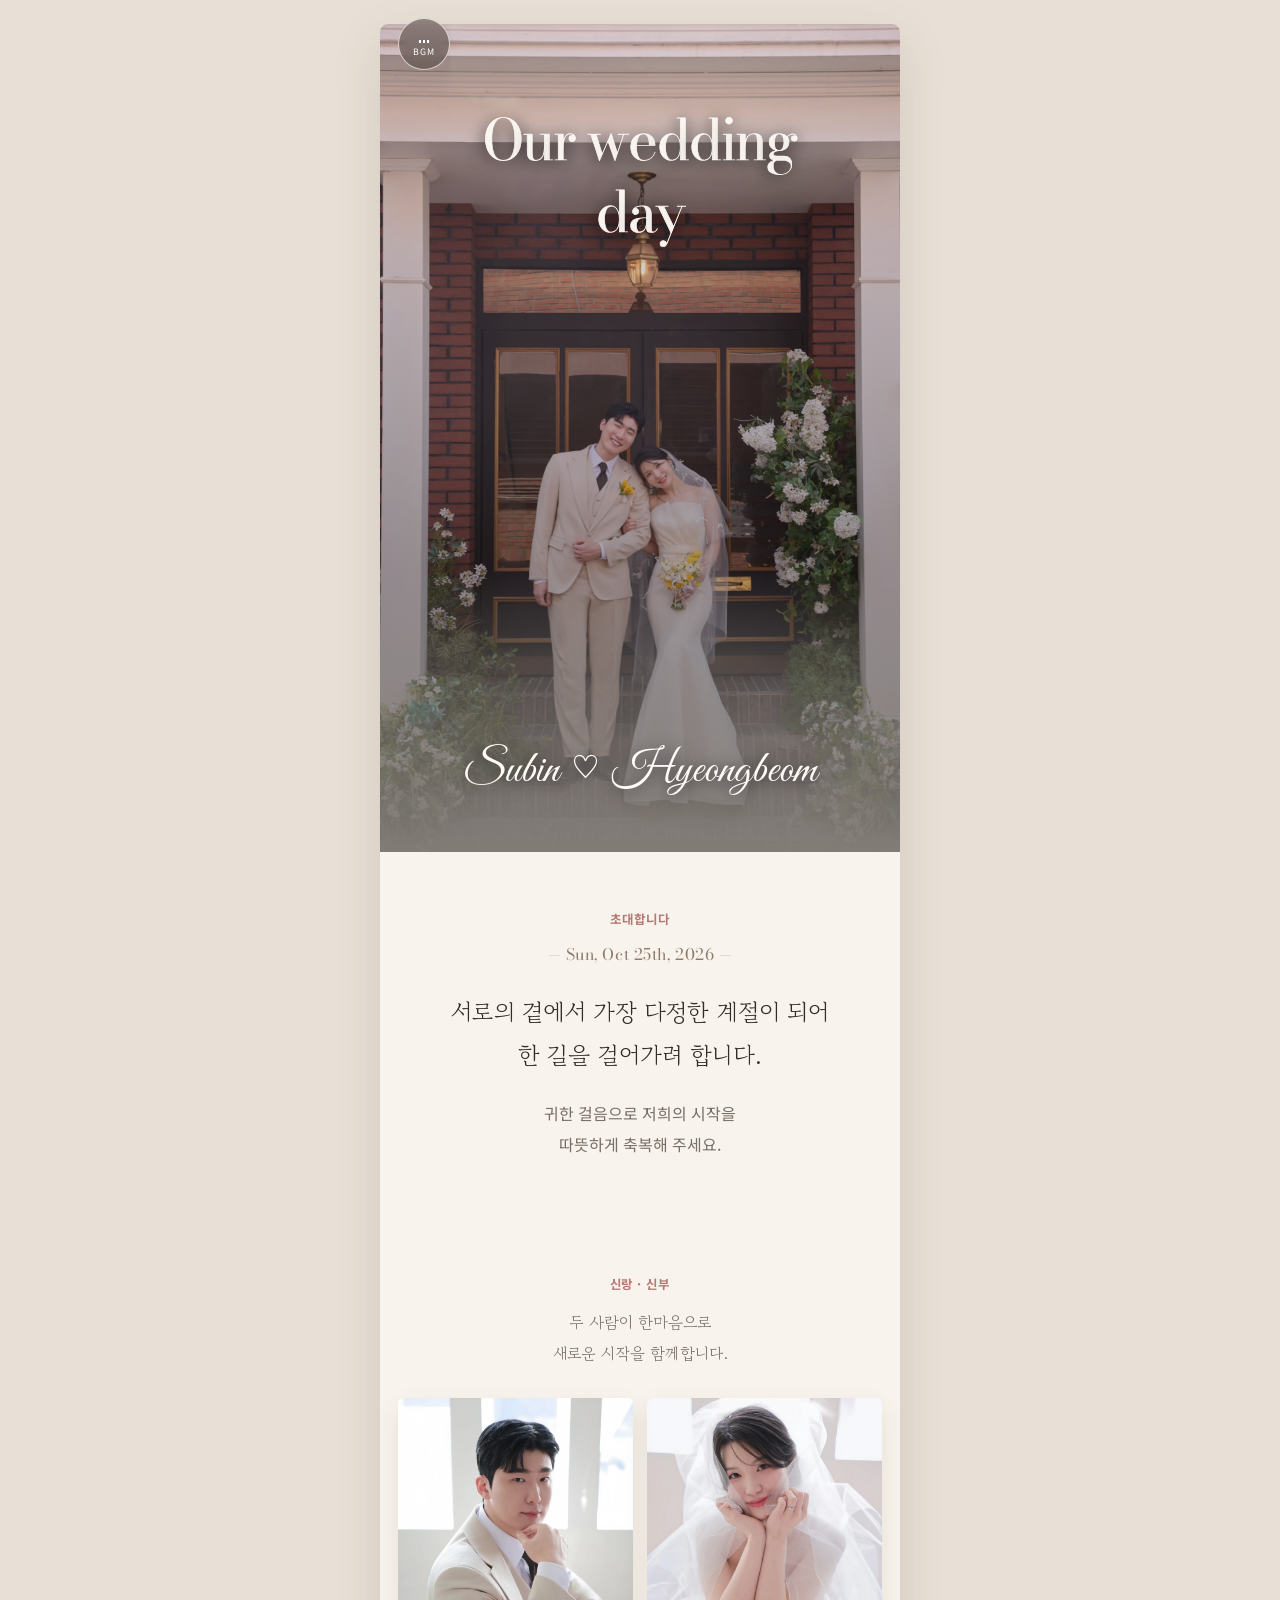
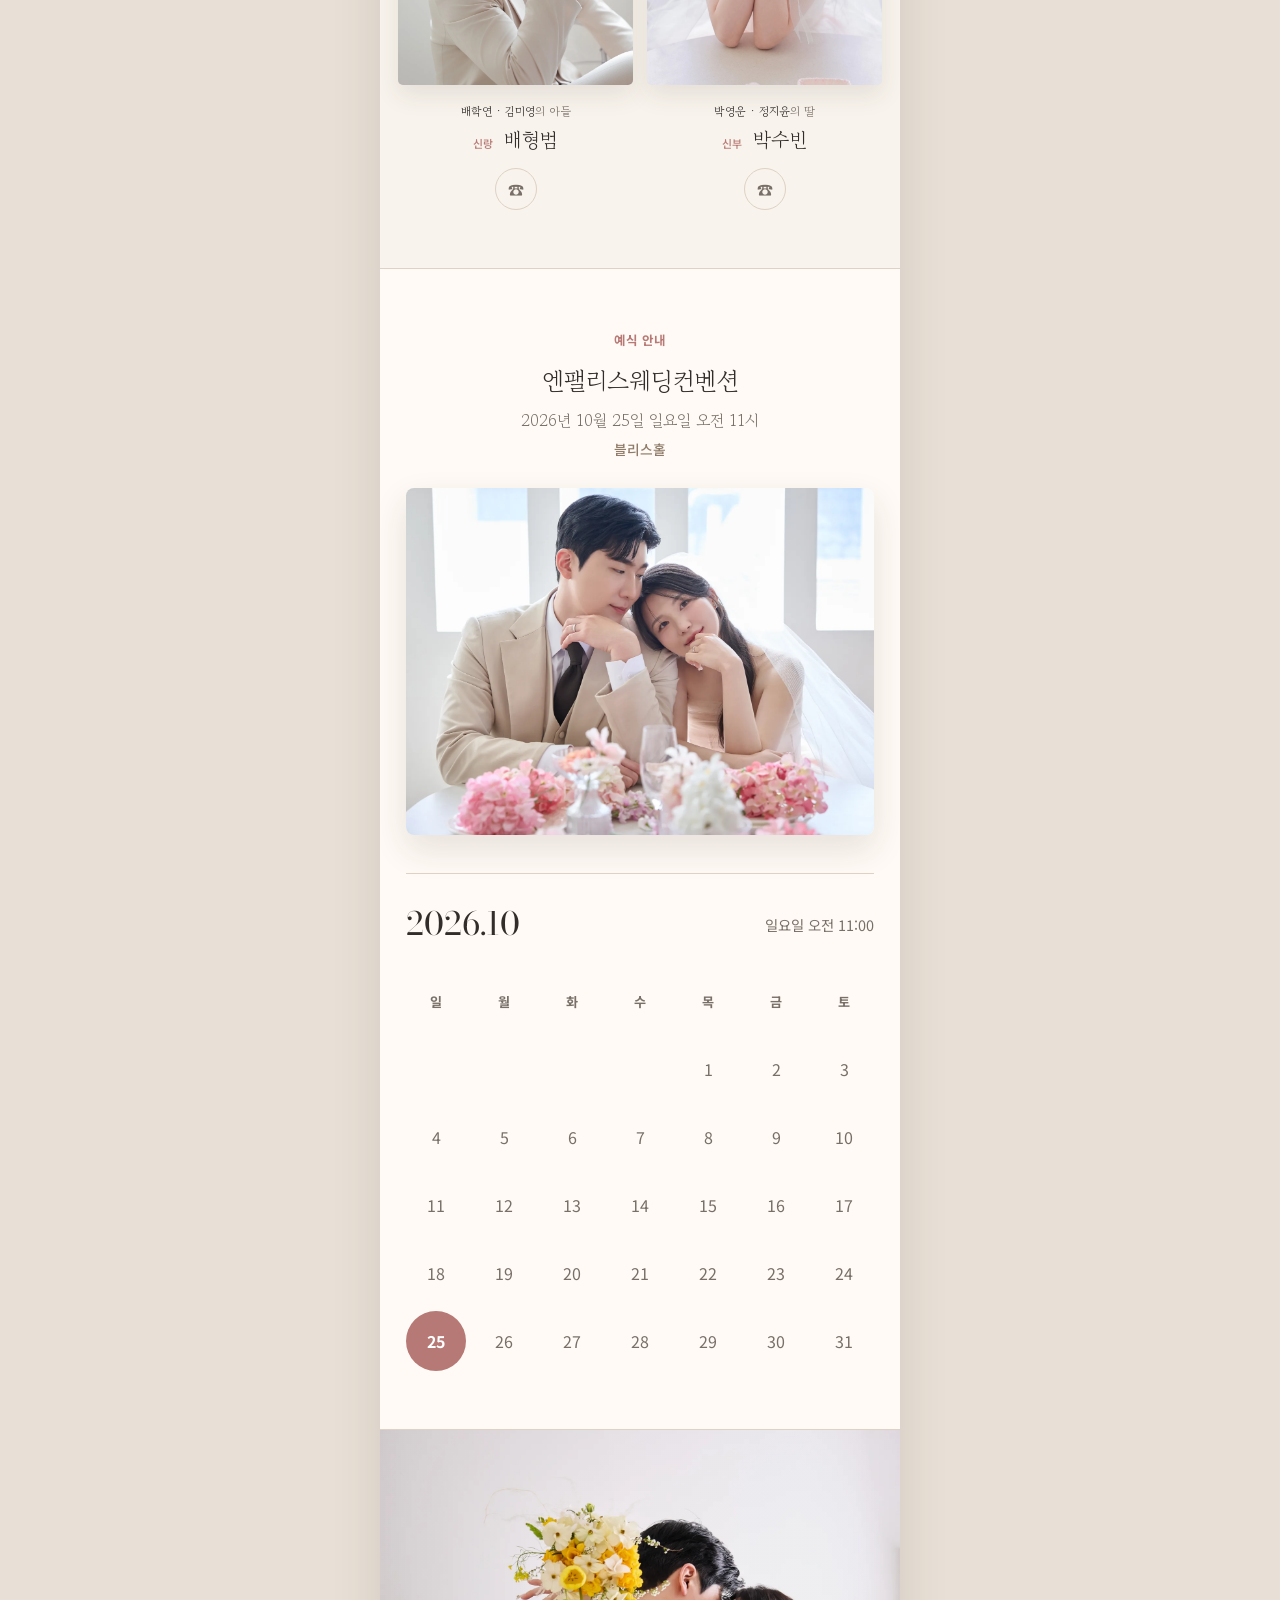
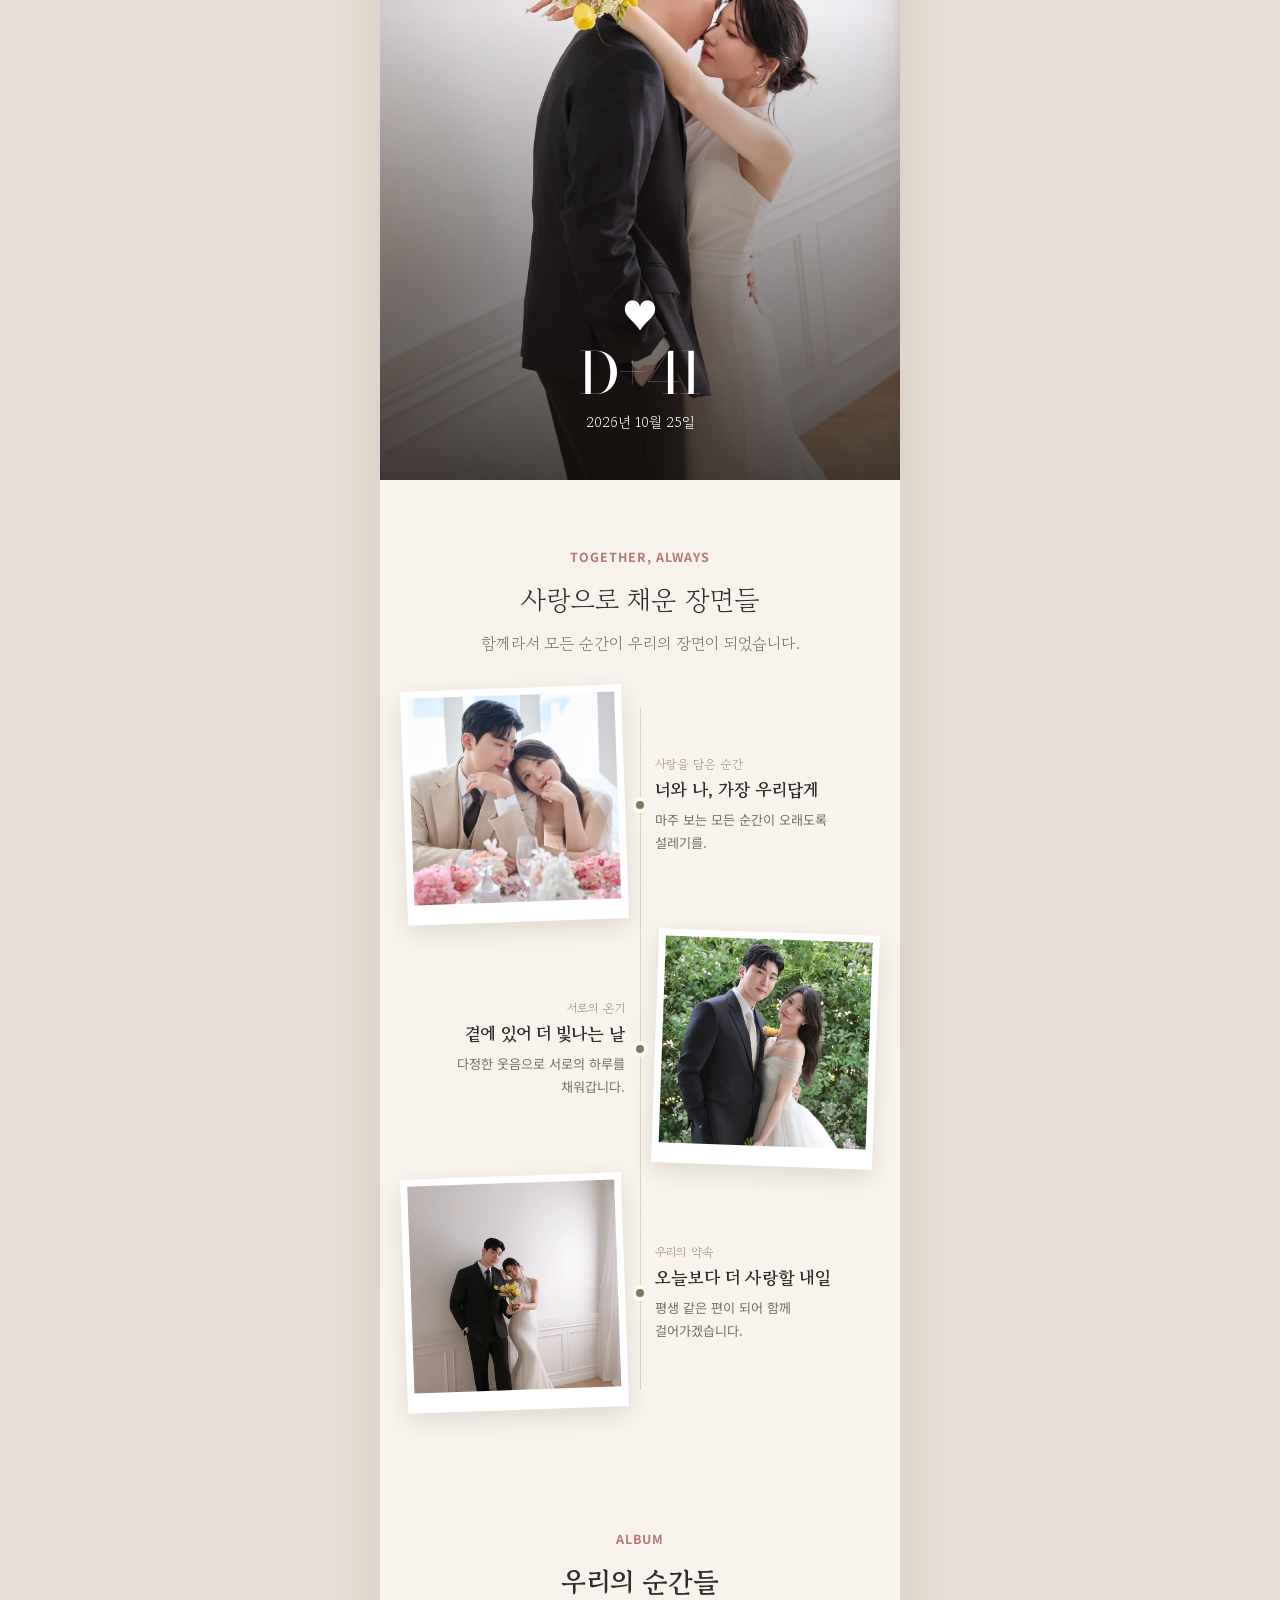
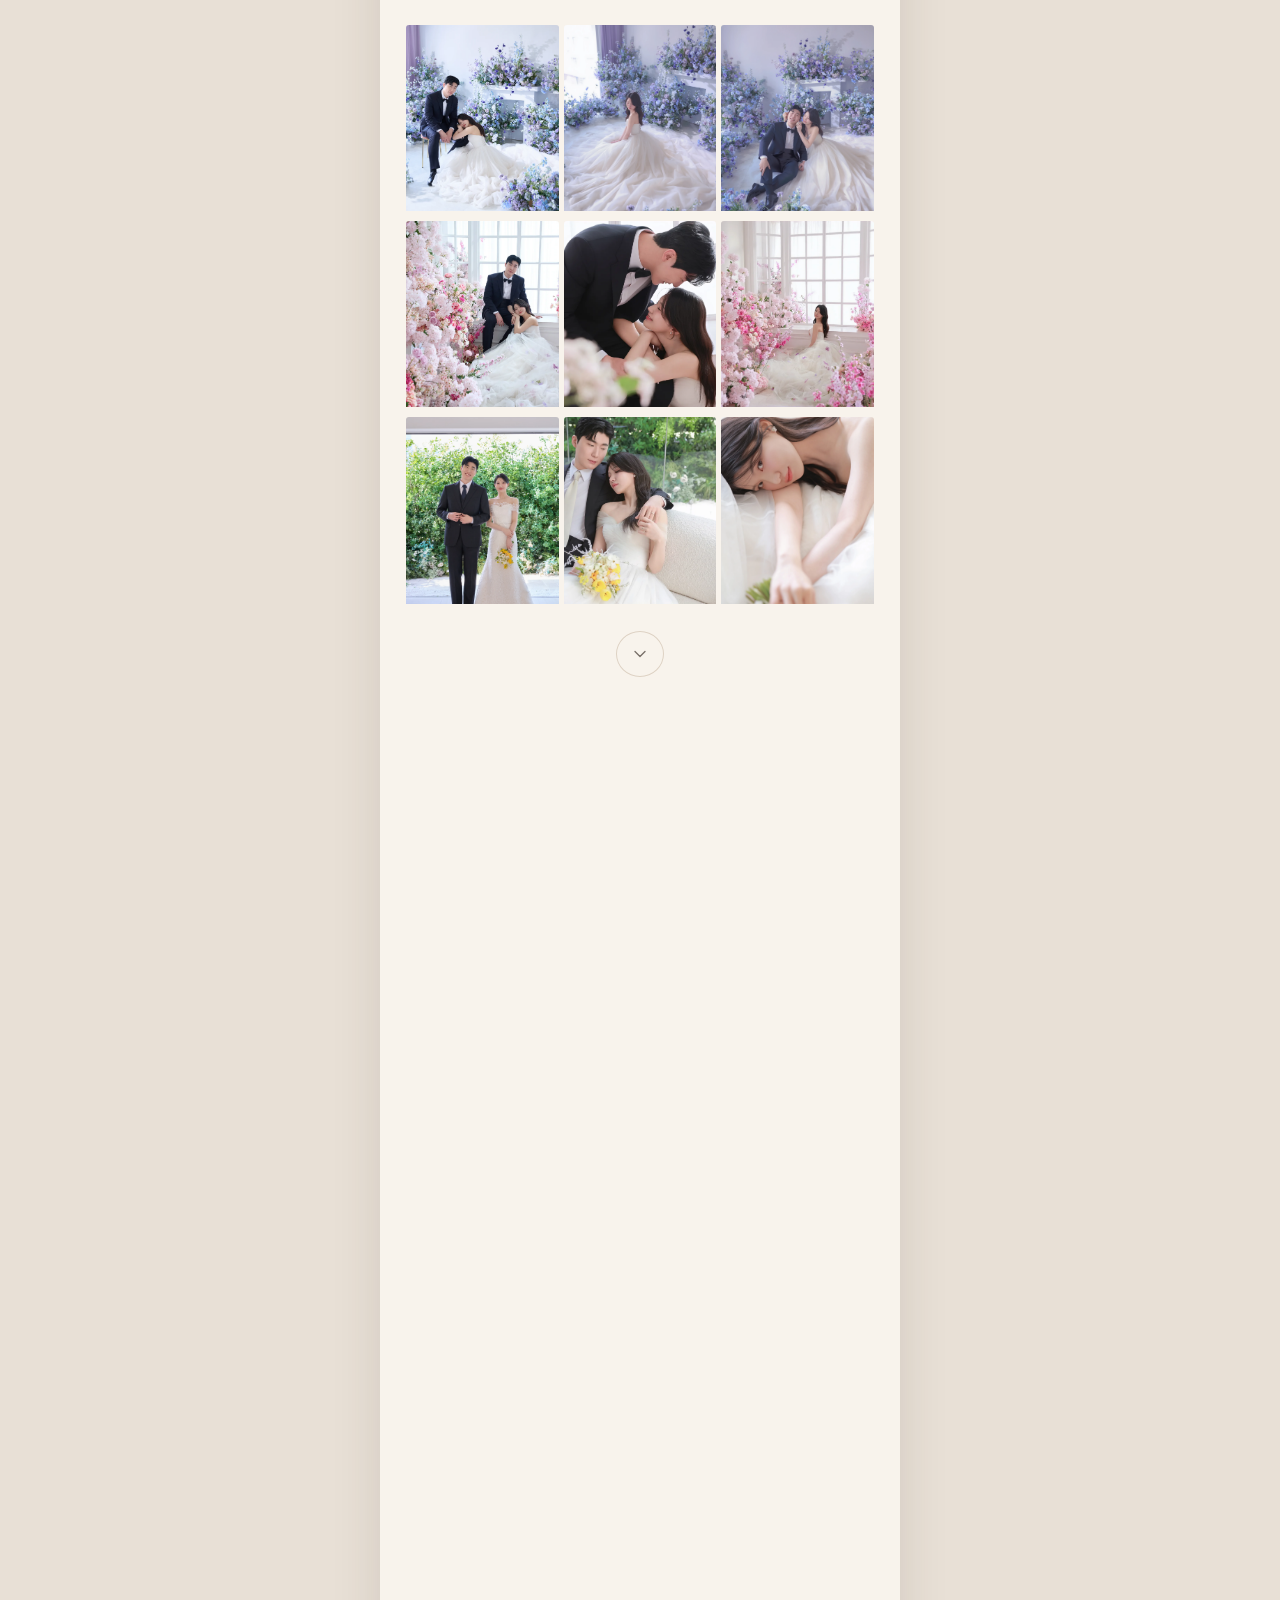
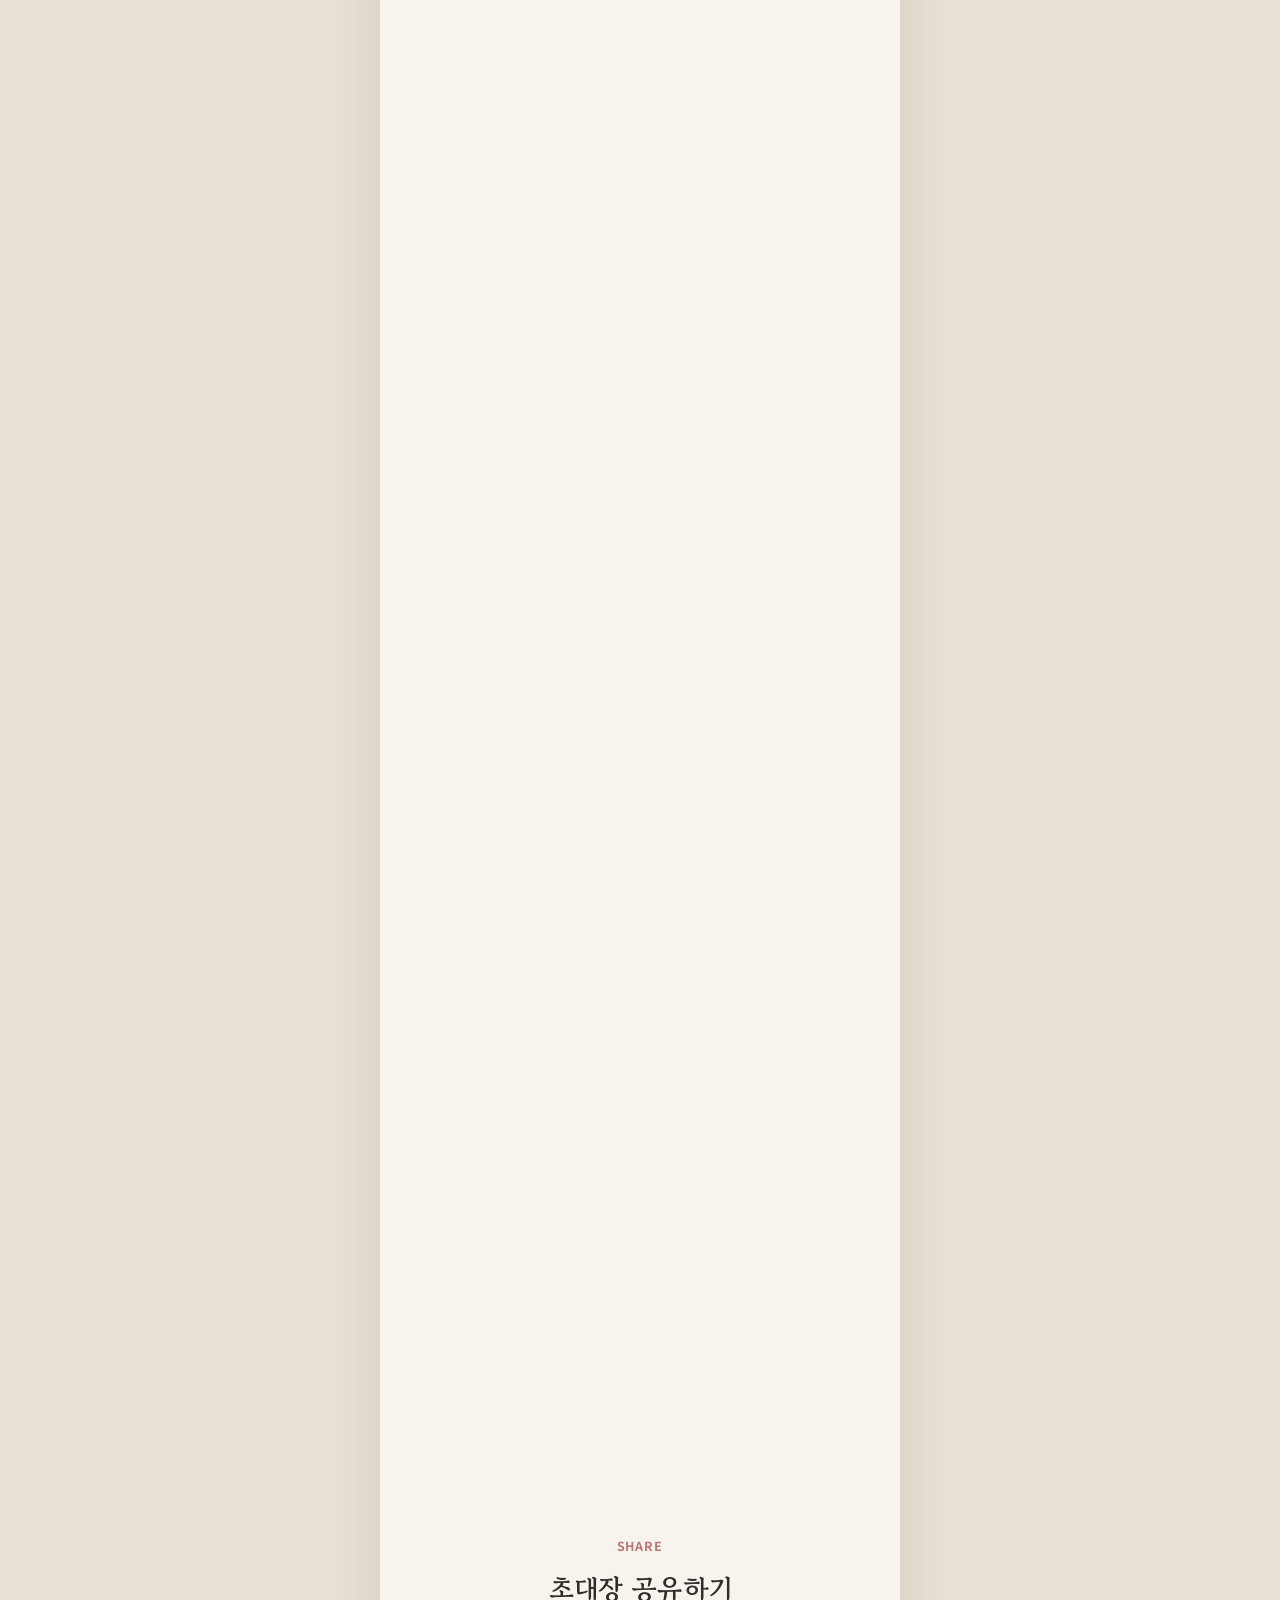
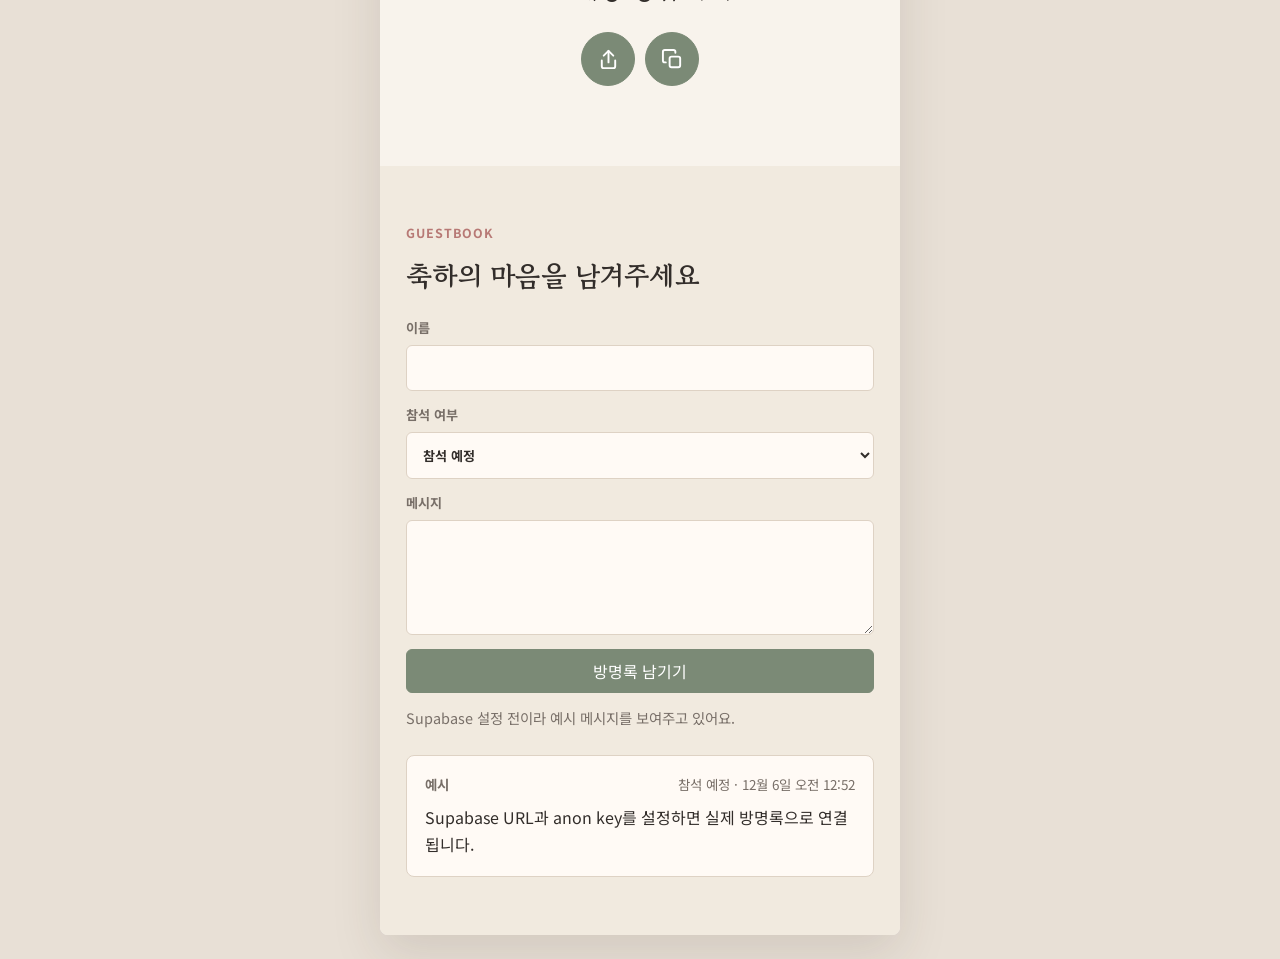
==== commit 39776c4c: "feat: update invitation details and map" ====
--- a/index.html
+++ b/index.html
@@ -66,15 +66,15 @@
         <div class="people__grid">
           <article>
             <div class="people__photo people__photo--groom"><img src="./Image/optimized/beige-suit-groom-portrait.webp" alt="신랑 배형범" loading="lazy" /></div>
-            <p class="people__parents"><span>배학연 · 김미영</span>의 둘째</p>
+            <p class="people__parents"><span>배학연 · 김미영</span>의 아들</p>
             <h3><small>신랑</small> 배형범</h3>
-            <a href="tel:010-0000-0000" aria-label="신랑에게 전화하기">전화하기</a>
+            <a href="tel:010-4659-3808" aria-label="신랑에게 전화하기">전화하기</a>
           </article>
           <article>
             <div class="people__photo people__photo--bride"><img src="./Image/optimized/veil-wrapped-bride-portrait.webp" alt="신부 박수빈" loading="lazy" /></div>
             <p class="people__parents"><span>박영운 · 정지윤</span>의 딸</p>
             <h3><small>신부</small> 박수빈</h3>
-            <a href="tel:010-1111-1111" aria-label="신부에게 전화하기">전화하기</a>
+            <a href="tel:010-2017-7426" aria-label="신부에게 전화하기">전화하기</a>
           </article>
         </div>
       </section>
@@ -108,7 +108,7 @@
         <img src="./Image/optimized/yellow-bouquet-embrace.webp" alt="노란 부케를 들고 서로를 안은 신랑 신부" loading="lazy" />
         <div class="dday-section__shade"></div>
         <div class="dday-section__content">
-          <p id="welcome-message" aria-label="손하트">🫶</p>
+          <p id="welcome-message" aria-label="하트">♥</p>
           <strong id="dday-label">D-Day</strong>
           <span>2026년 10월 25일</span>
         </div>
@@ -172,22 +172,18 @@
           </article>
           <article>
             <span class="route-guide__icon" aria-hidden="true"><svg viewBox="0 0 24 24"><path d="M3 16V8a3 3 0 0 1 3-3h10l5 5v6" /><path d="M3 16h18M8 5v6h13M7 19a2 2 0 1 0 0-4 2 2 0 0 0 0 4ZM17 19a2 2 0 1 0 0-4 2 2 0 0 0 0 4Z" /></svg></span>
-            <div><h3>셔틀버스</h3><p>평택지제역 1번 출구에서 큰길 방향으로 나온 뒤, 오른쪽 버스정류장에서 승차해 주세요.</p><p>웨딩홀 · 외부주차장 · 평택지제역 구간을 수시 운행합니다.</p></div>
+            <div><h3>셔틀버스</h3><p>평택지제역 1번 출구에서 큰길 방향으로 나온 뒤, 오른쪽 버스정류장에서 승차해 주세요.</p><p>웨딩홀 · 평택지제역 구간을 수시 운행합니다.</p></div>
           </article>
           <article>
             <span class="route-guide__icon" aria-hidden="true"><svg viewBox="0 0 24 24"><path d="m5 11 2-5h10l2 5M3 12h18v6H3zM6 18v2M18 18v2M7 14h.01M17 14h.01" /></svg></span>
-            <div><h3>자가용 · 주차장</h3><p><strong>내비게이션 검색</strong><br />엔팰리스웨딩컨벤션<br />엔팰리스웨딩컨벤션 주차장</p>
+            <div><h3>자가용 · 주차장</h3><p><strong>내비게이션 검색</strong><br />엔팰리스웨딩컨벤션</p>
               <ul>
-                <li>제1주차장 — 엔팰리스컨벤션</li>
-                <li>제2주차장 — 엔팰리스컨벤션 옆</li>
-                <li>제3주차장 — 삼성부동산, 경기대로 757</li>
-                <li>제4주차장 — 평택지제역 서측 2번 출구 노상주차장</li>
-                <li>제5주차장 — 경동나비엔 평택공장, 경기대로 663</li>
+                <li>웨딩 주차장</li>
               </ul>
             </div>
           </article>
         </div>
-        <p class="route-guide__notice">※ 셔틀버스와 외부주차장 운영은 예식 당일 상황에 따라 달라질 수 있습니다. 문의 031-653-6500</p>
+        <p class="route-guide__notice">※ 셔틀버스와 주차장 운영은 예식 당일 상황에 따라 달라질 수 있습니다. 문의 031-653-6500</p>
       </section>
 
       <section class="section rsvp-section">
--- a/styles.css
+++ b/styles.css
@@ -2148,6 +2148,10 @@
   opacity: 0;
 }
 
+.venue-map-frame.is-map-error .venue-map-status {
+  color: #9b625c;
+}
+
 .venue-map-label {
   min-width: 174px;
   padding: 10px 13px;
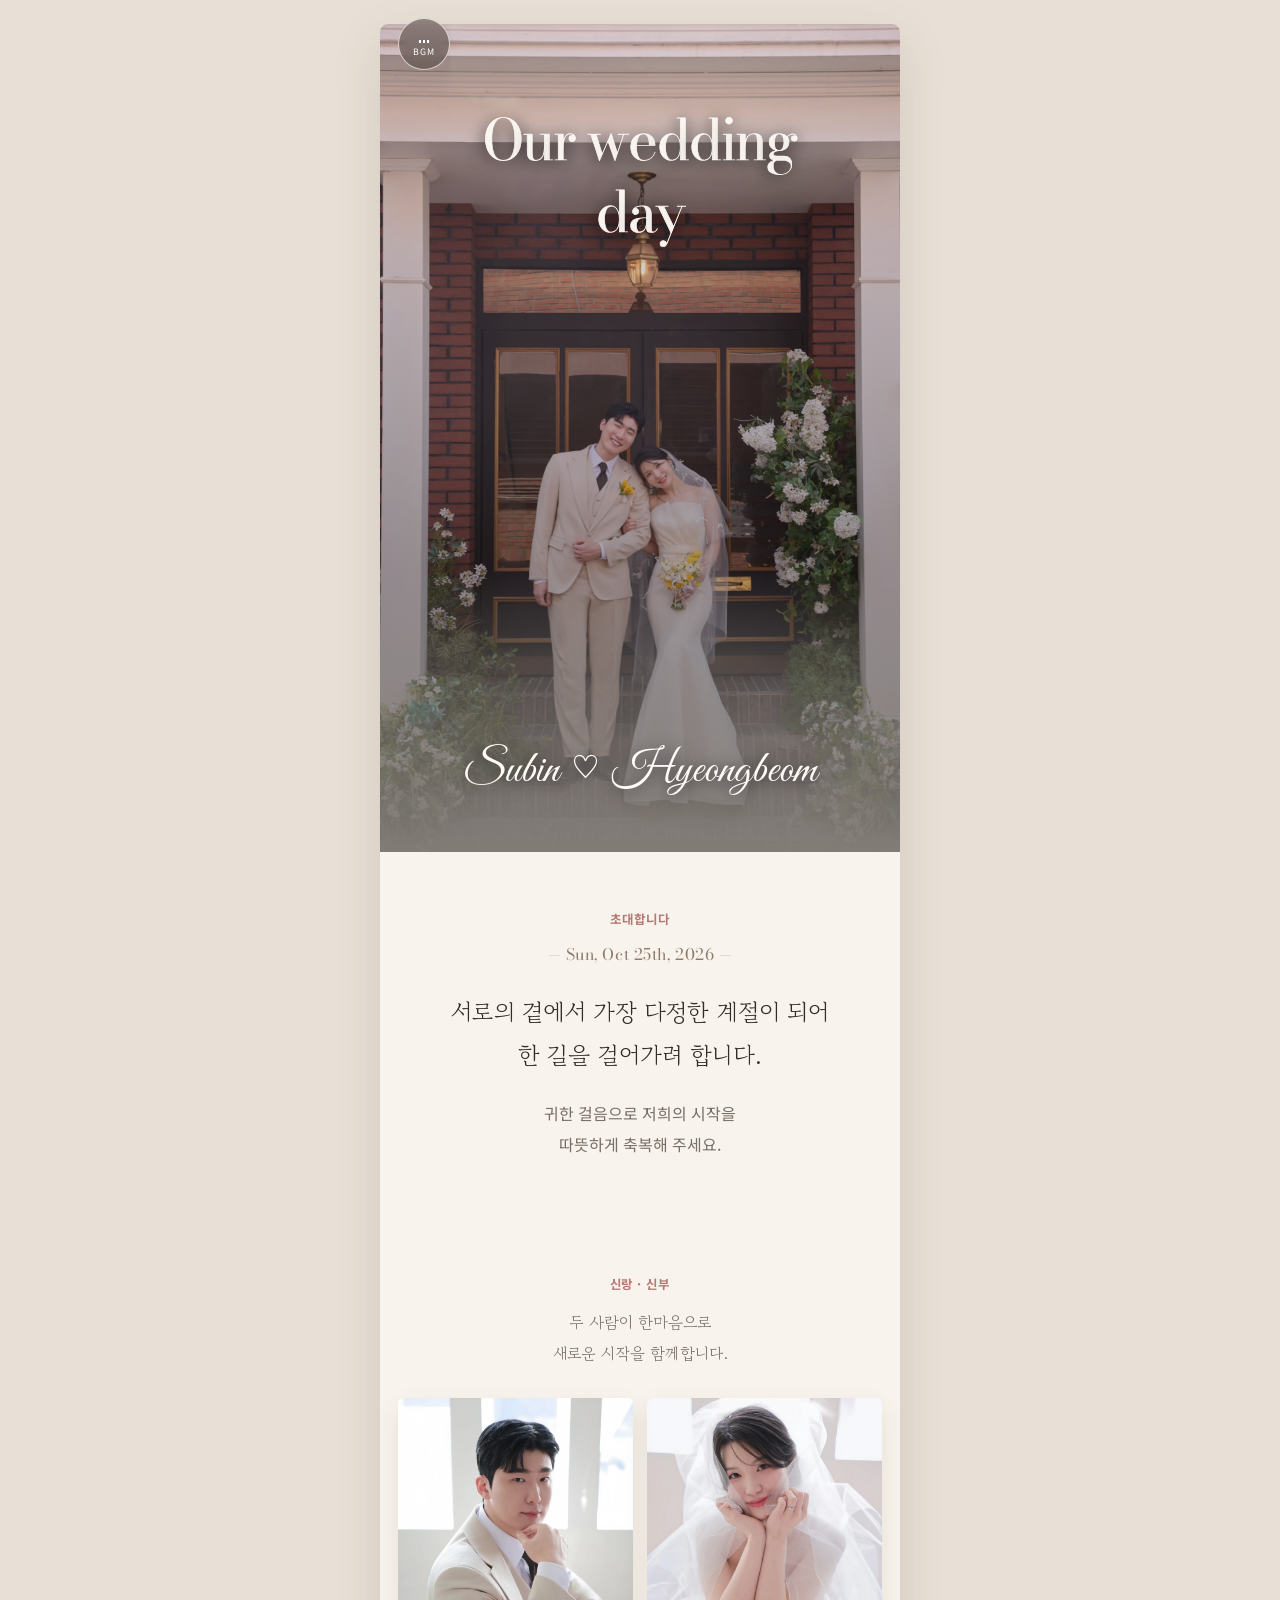
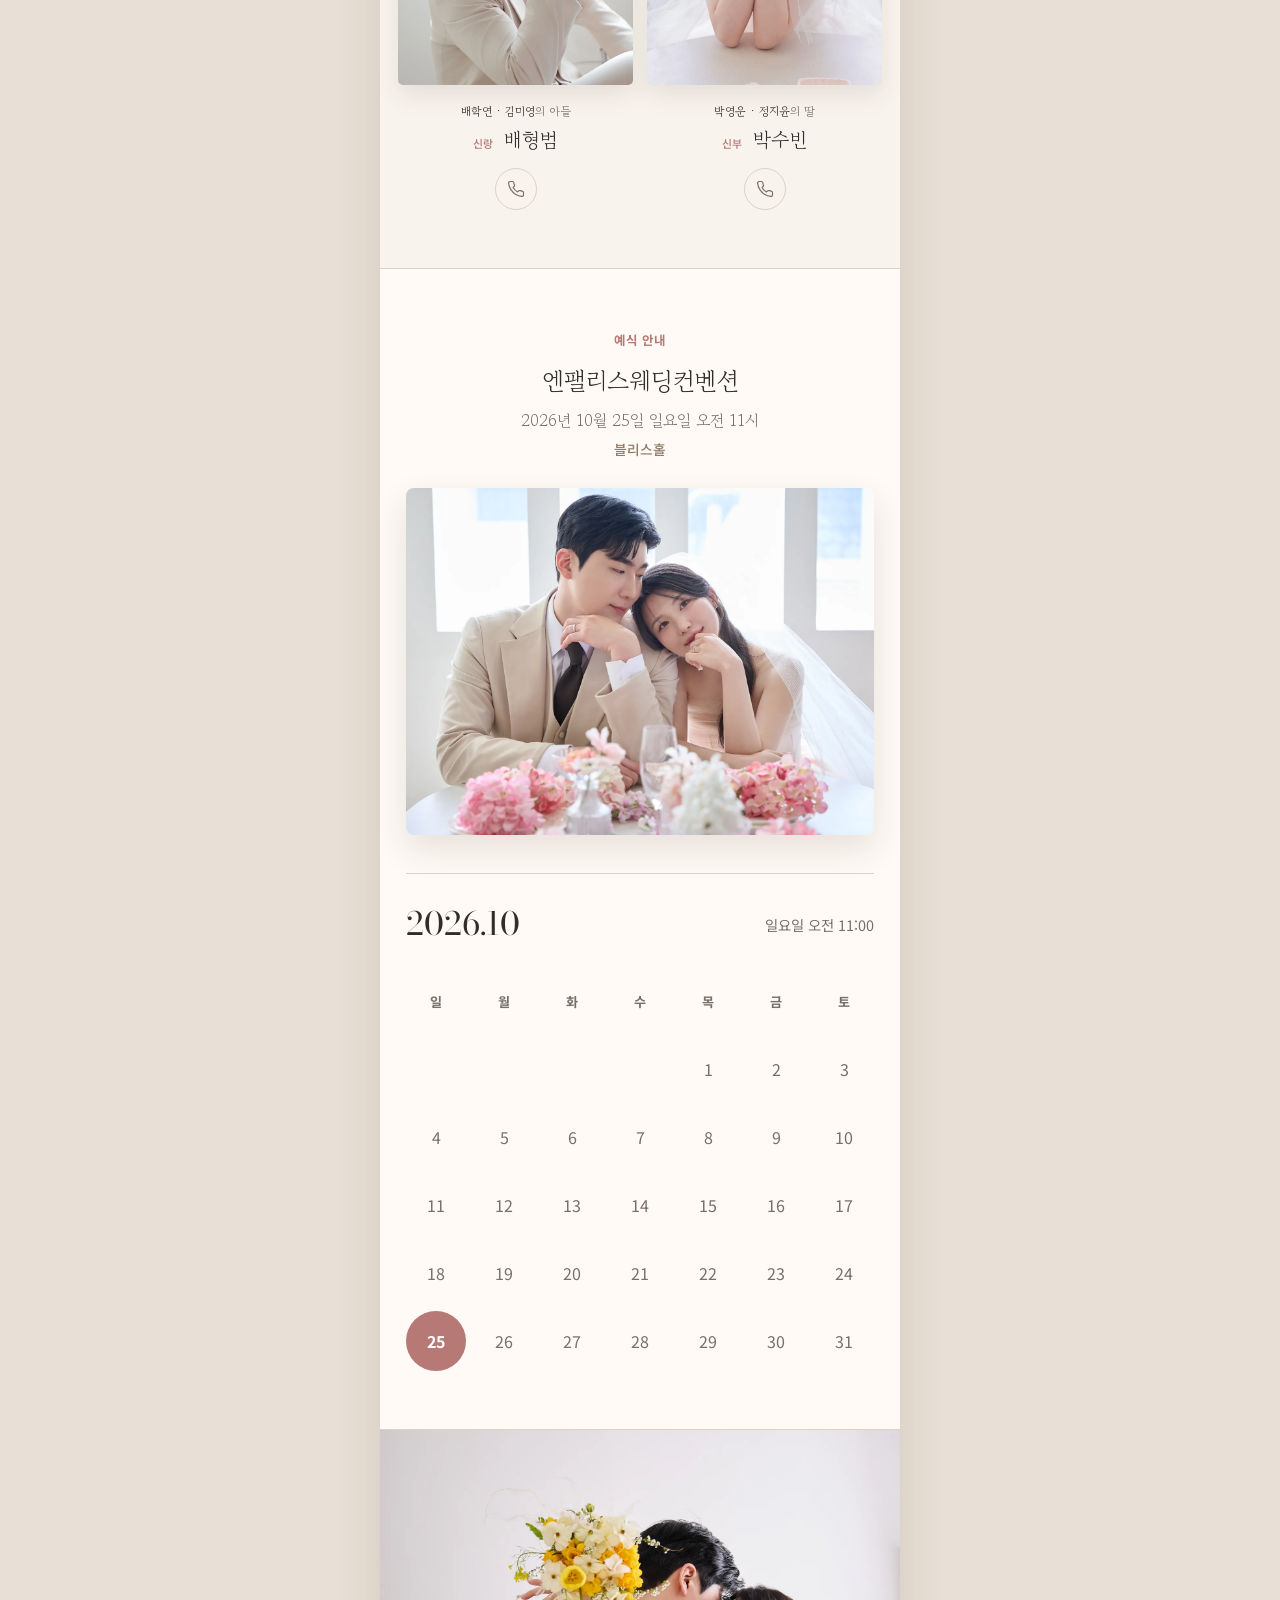
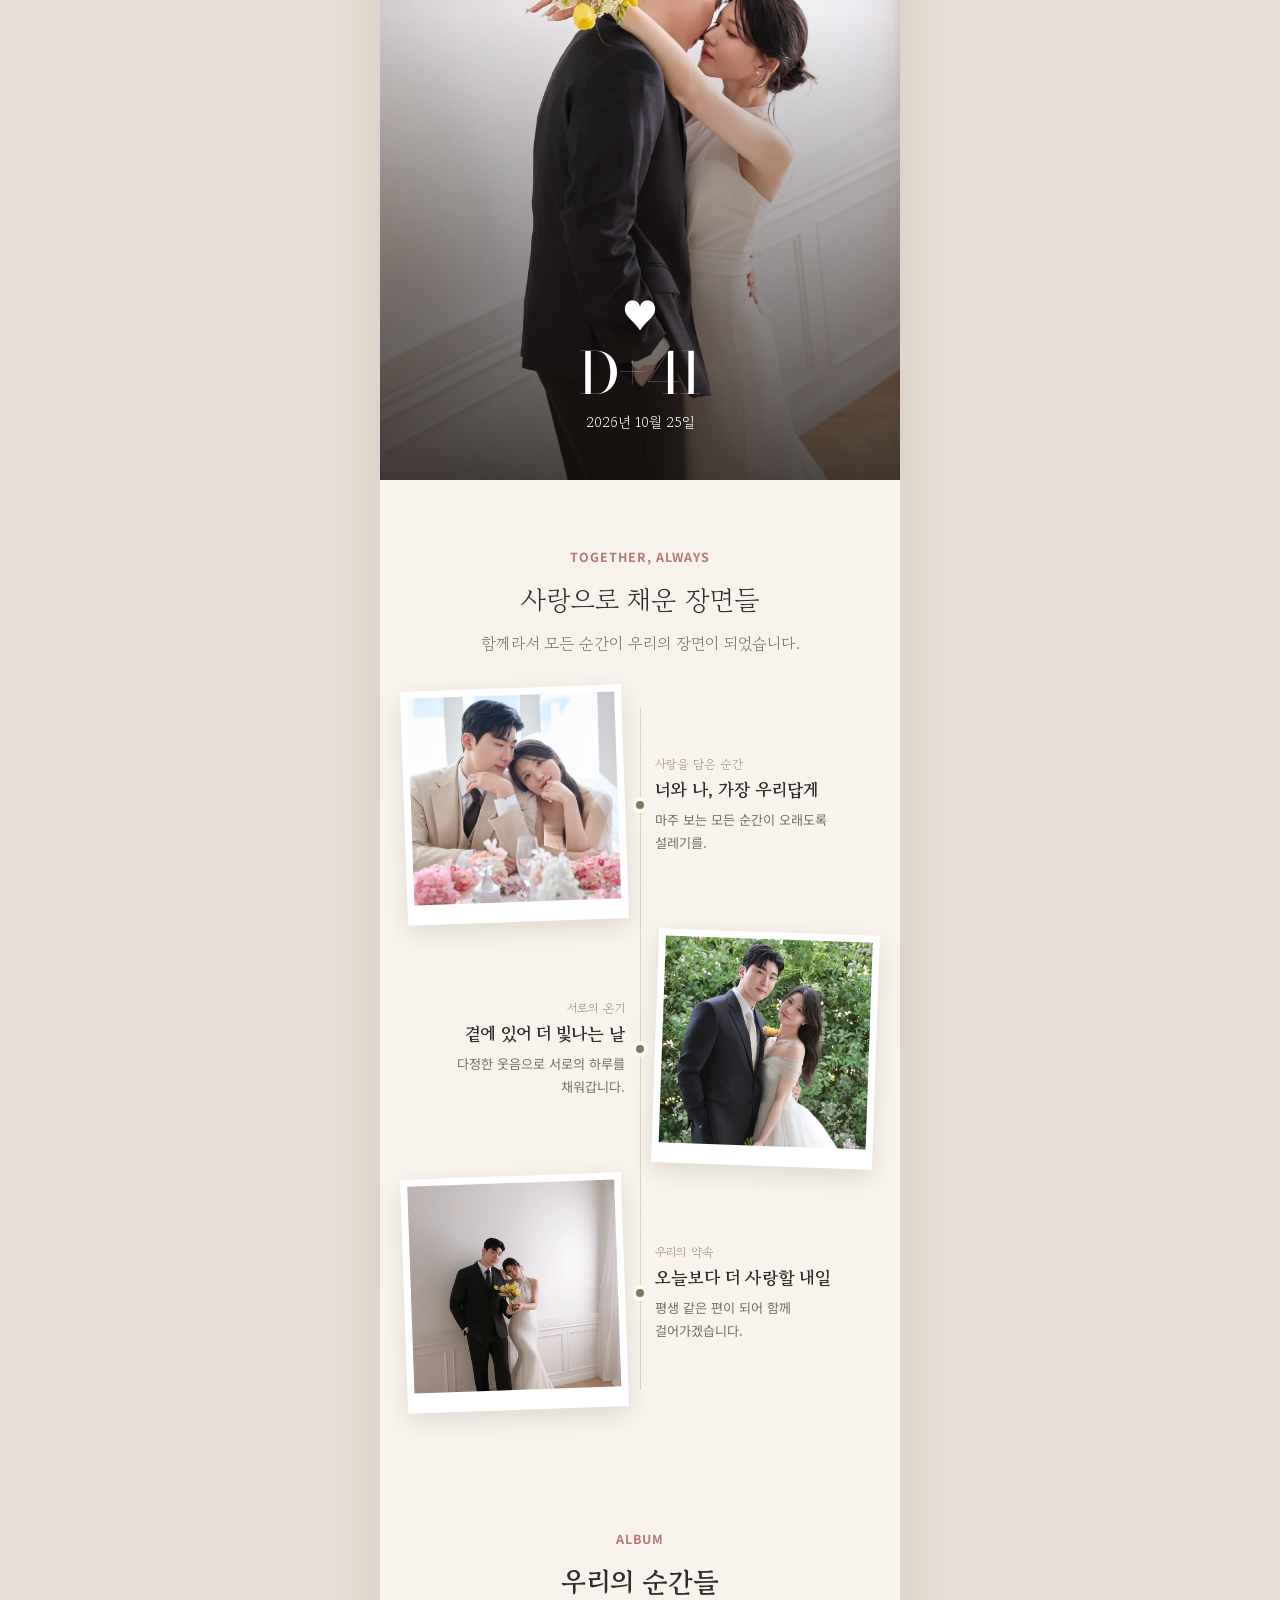
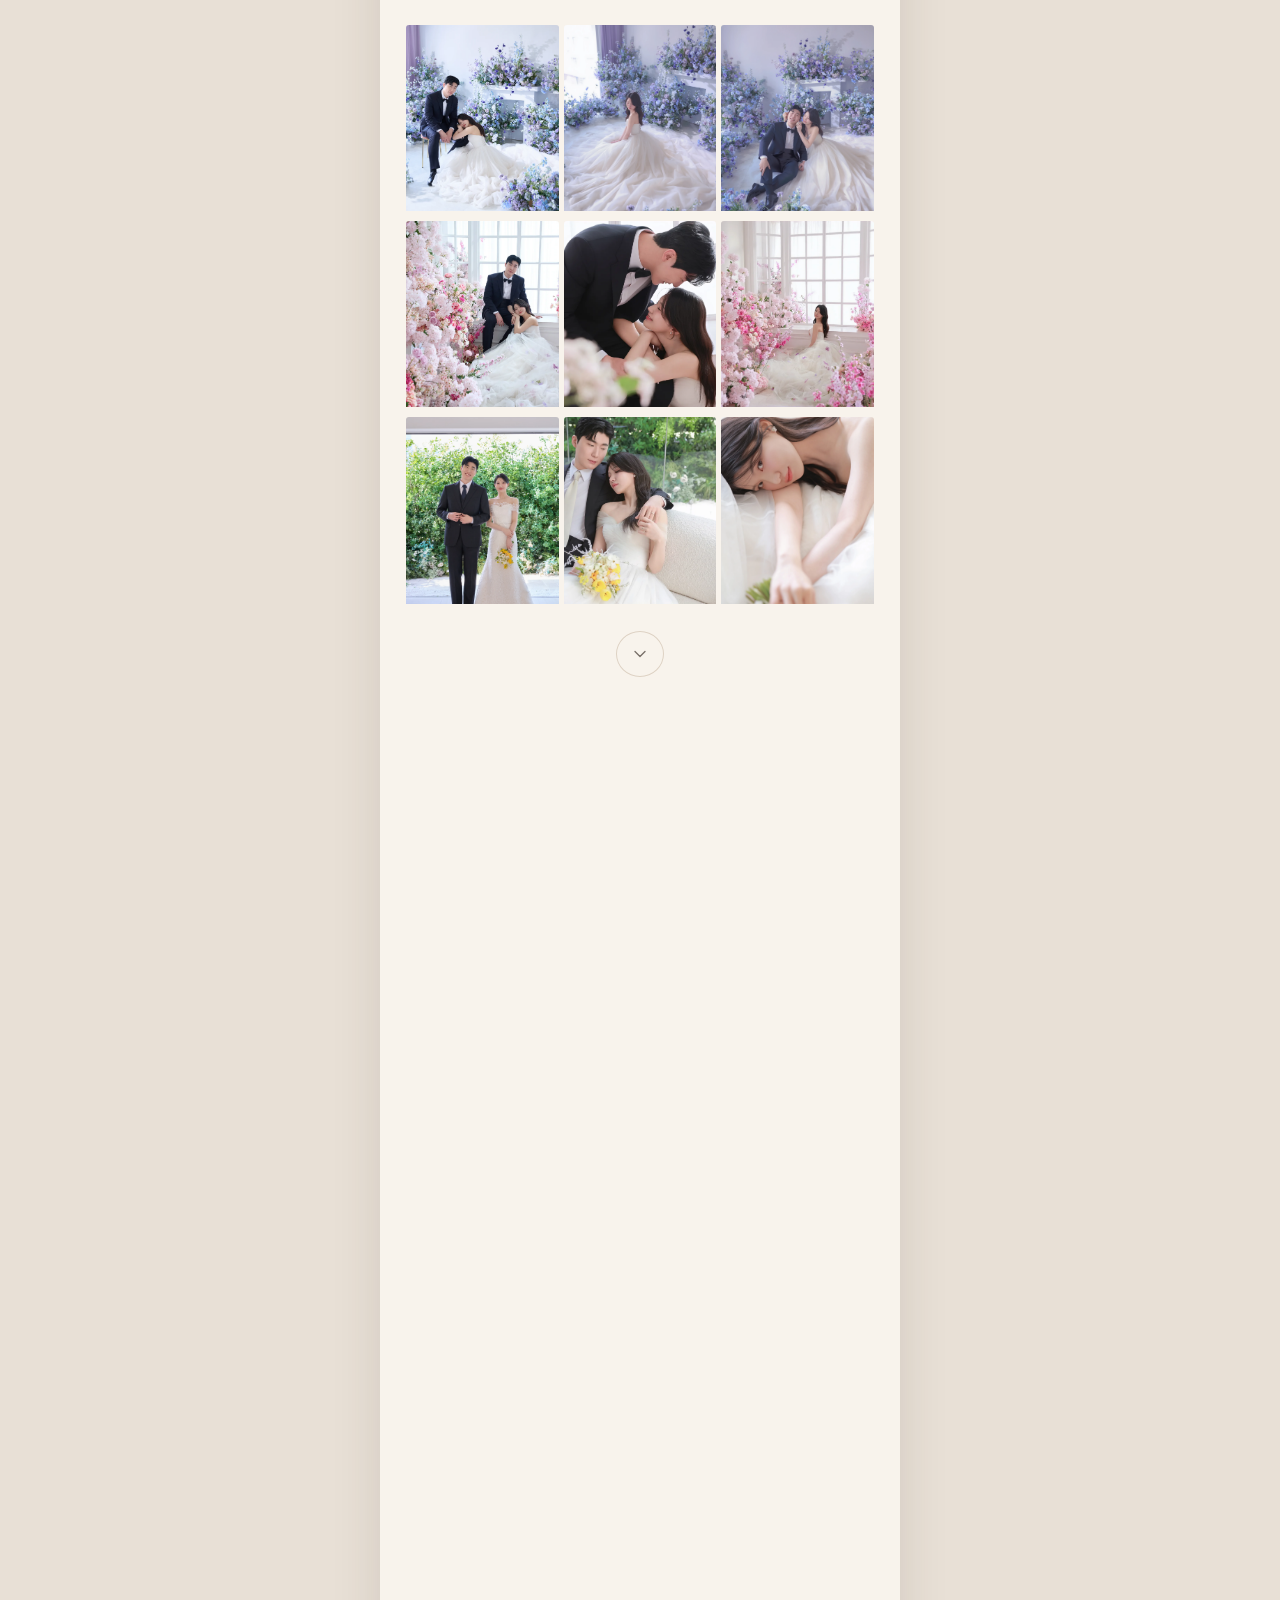
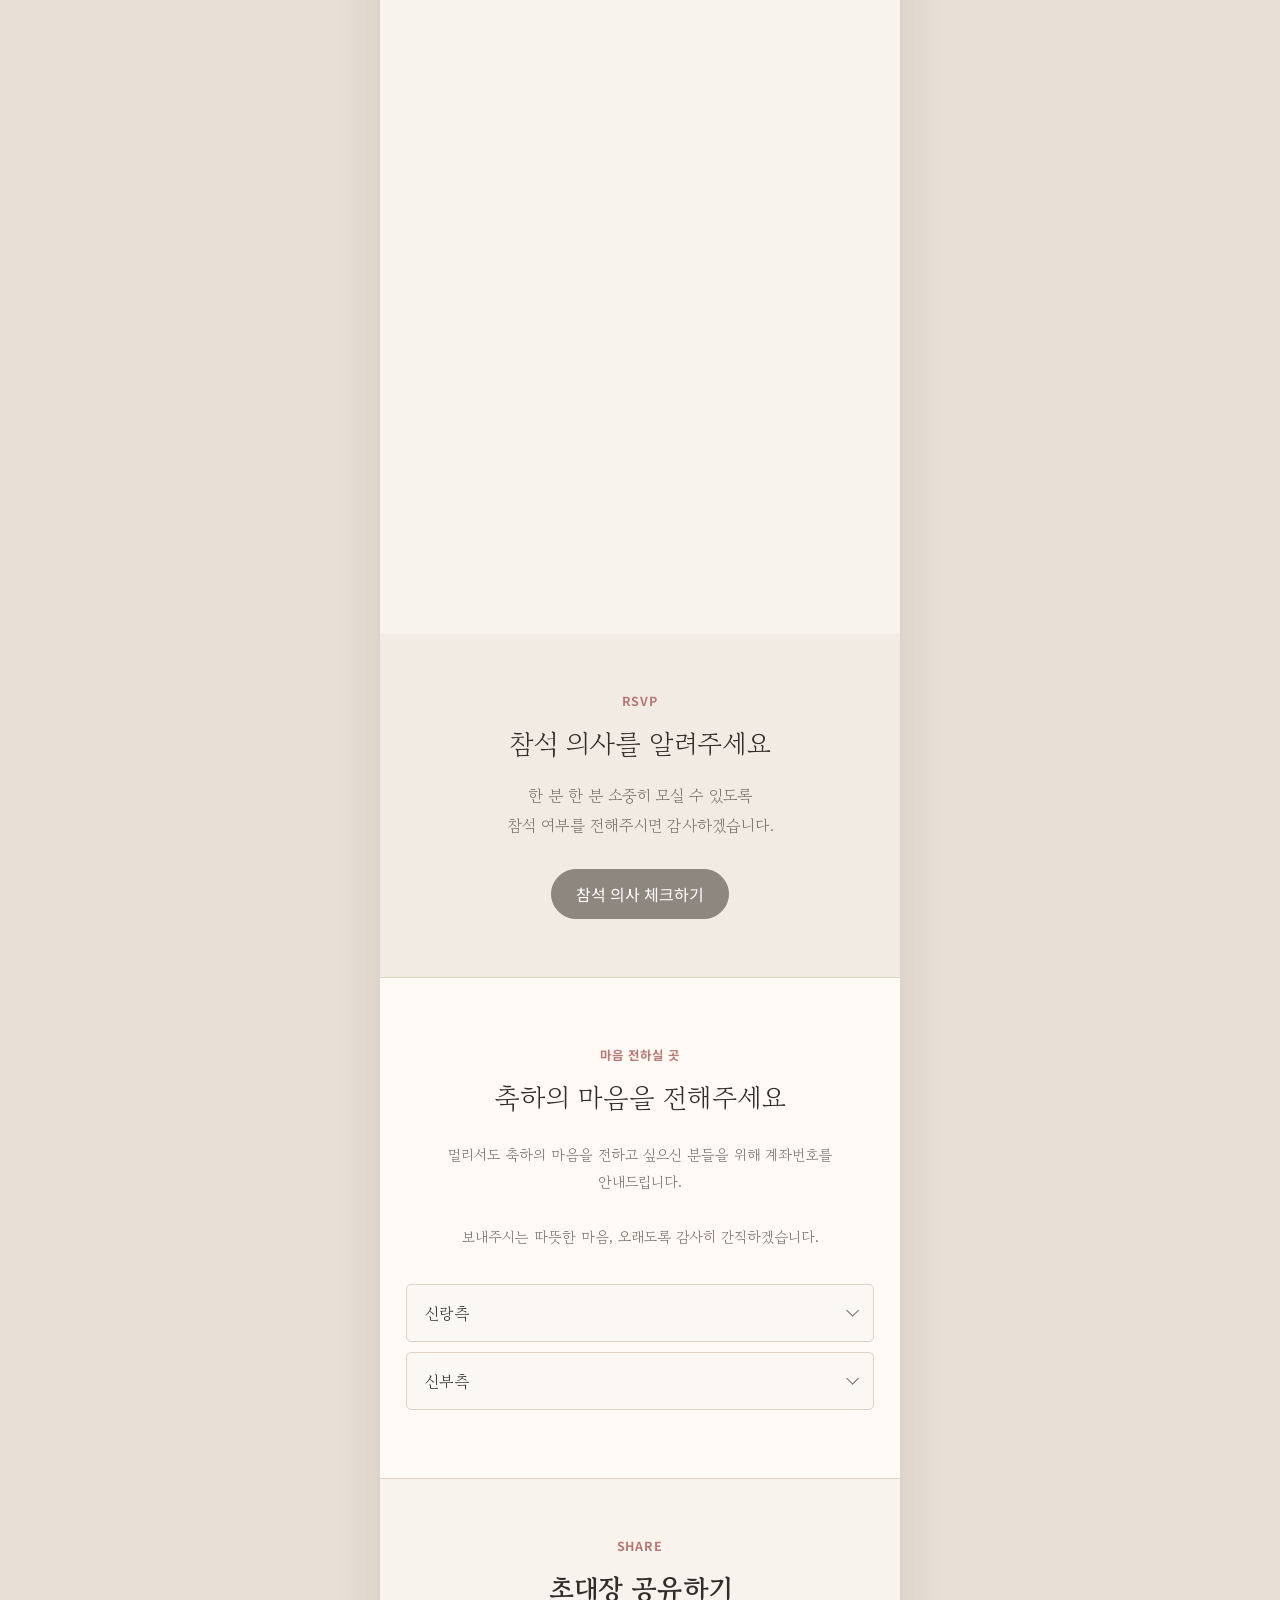
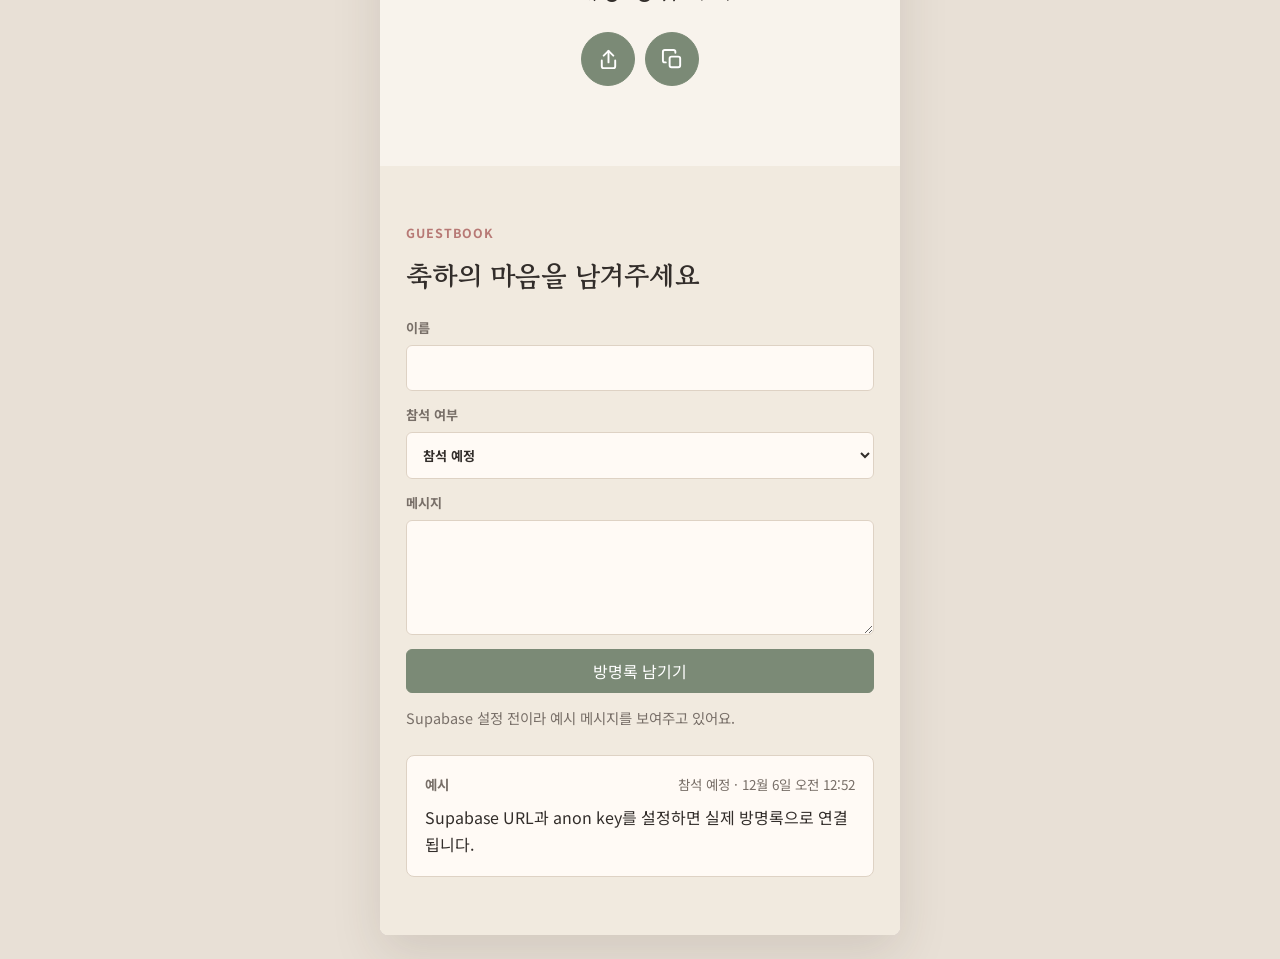
==== commit b4c7e49d: "fix: refine contact and account details" ====
--- a/index.html
+++ b/index.html
@@ -68,13 +68,13 @@
             <div class="people__photo people__photo--groom"><img src="./Image/optimized/beige-suit-groom-portrait.webp" alt="신랑 배형범" loading="lazy" /></div>
             <p class="people__parents"><span>배학연 · 김미영</span>의 아들</p>
             <h3><small>신랑</small> 배형범</h3>
-            <a href="tel:010-4659-3808" aria-label="신랑에게 전화하기">전화하기</a>
+            <a href="tel:010-4659-3808" aria-label="신랑에게 전화하기"><svg viewBox="0 0 24 24" aria-hidden="true"><path d="M22 16.92v3a2 2 0 0 1-2.18 2 19.79 19.79 0 0 1-8.63-3.07 19.5 19.5 0 0 1-6-6A19.79 19.79 0 0 1 2.12 4.18 2 2 0 0 1 4.11 2h3a2 2 0 0 1 2 1.72c.13.96.36 1.9.69 2.8a2 2 0 0 1-.45 2.11L8.09 9.91a16 16 0 0 0 6 6l1.27-1.27a2 2 0 0 1 2.11-.45c.91.33 1.85.56 2.81.69A2 2 0 0 1 22 16.92Z" /></svg></a>
           </article>
           <article>
             <div class="people__photo people__photo--bride"><img src="./Image/optimized/veil-wrapped-bride-portrait.webp" alt="신부 박수빈" loading="lazy" /></div>
             <p class="people__parents"><span>박영운 · 정지윤</span>의 딸</p>
             <h3><small>신부</small> 박수빈</h3>
-            <a href="tel:010-2017-7426" aria-label="신부에게 전화하기">전화하기</a>
+            <a href="tel:010-2017-7426" aria-label="신부에게 전화하기"><svg viewBox="0 0 24 24" aria-hidden="true"><path d="M22 16.92v3a2 2 0 0 1-2.18 2 19.79 19.79 0 0 1-8.63-3.07 19.5 19.5 0 0 1-6-6A19.79 19.79 0 0 1 2.12 4.18 2 2 0 0 1 4.11 2h3a2 2 0 0 1 2 1.72c.13.96.36 1.9.69 2.8a2 2 0 0 1-.45 2.11L8.09 9.91a16 16 0 0 0 6 6l1.27-1.27a2 2 0 0 1 2.11-.45c.91.33 1.85.56 2.81.69A2 2 0 0 1 22 16.92Z" /></svg></a>
           </article>
         </div>
       </section>
--- a/styles.css
+++ b/styles.css
@@ -481,7 +481,15 @@
 .people h3 { grid-column: 1; font-size: 1.5rem; }
 .people h3 small { margin-left: 6px; color: var(--rose); font-family: "Noto Sans KR", sans-serif; font-size: .68rem; font-weight: 500; vertical-align: middle; }
 .people article a { grid-column: 2; grid-row: 1 / 3; width: 48px; min-height: 48px; border: 1px solid var(--line); border-radius: 50%; padding: 0; background: transparent; color: var(--muted); font-size: 0; }
-.people article a::before { content: "☎"; font-size: 1rem; }
+.people article a svg {
+  width: 18px;
+  height: 18px;
+  fill: none;
+  stroke: currentColor;
+  stroke-linecap: round;
+  stroke-linejoin: round;
+  stroke-width: 1.55;
+}
 
 .people a,
 .map-actions a,
@@ -1394,6 +1402,10 @@
   margin: 5px 0 0;
   color: var(--muted);
   font-size: .78rem;
+}
+
+.account-card__body .account-card__parents {
+  margin-top: 2px;
 }
 
 .account-card__body button {
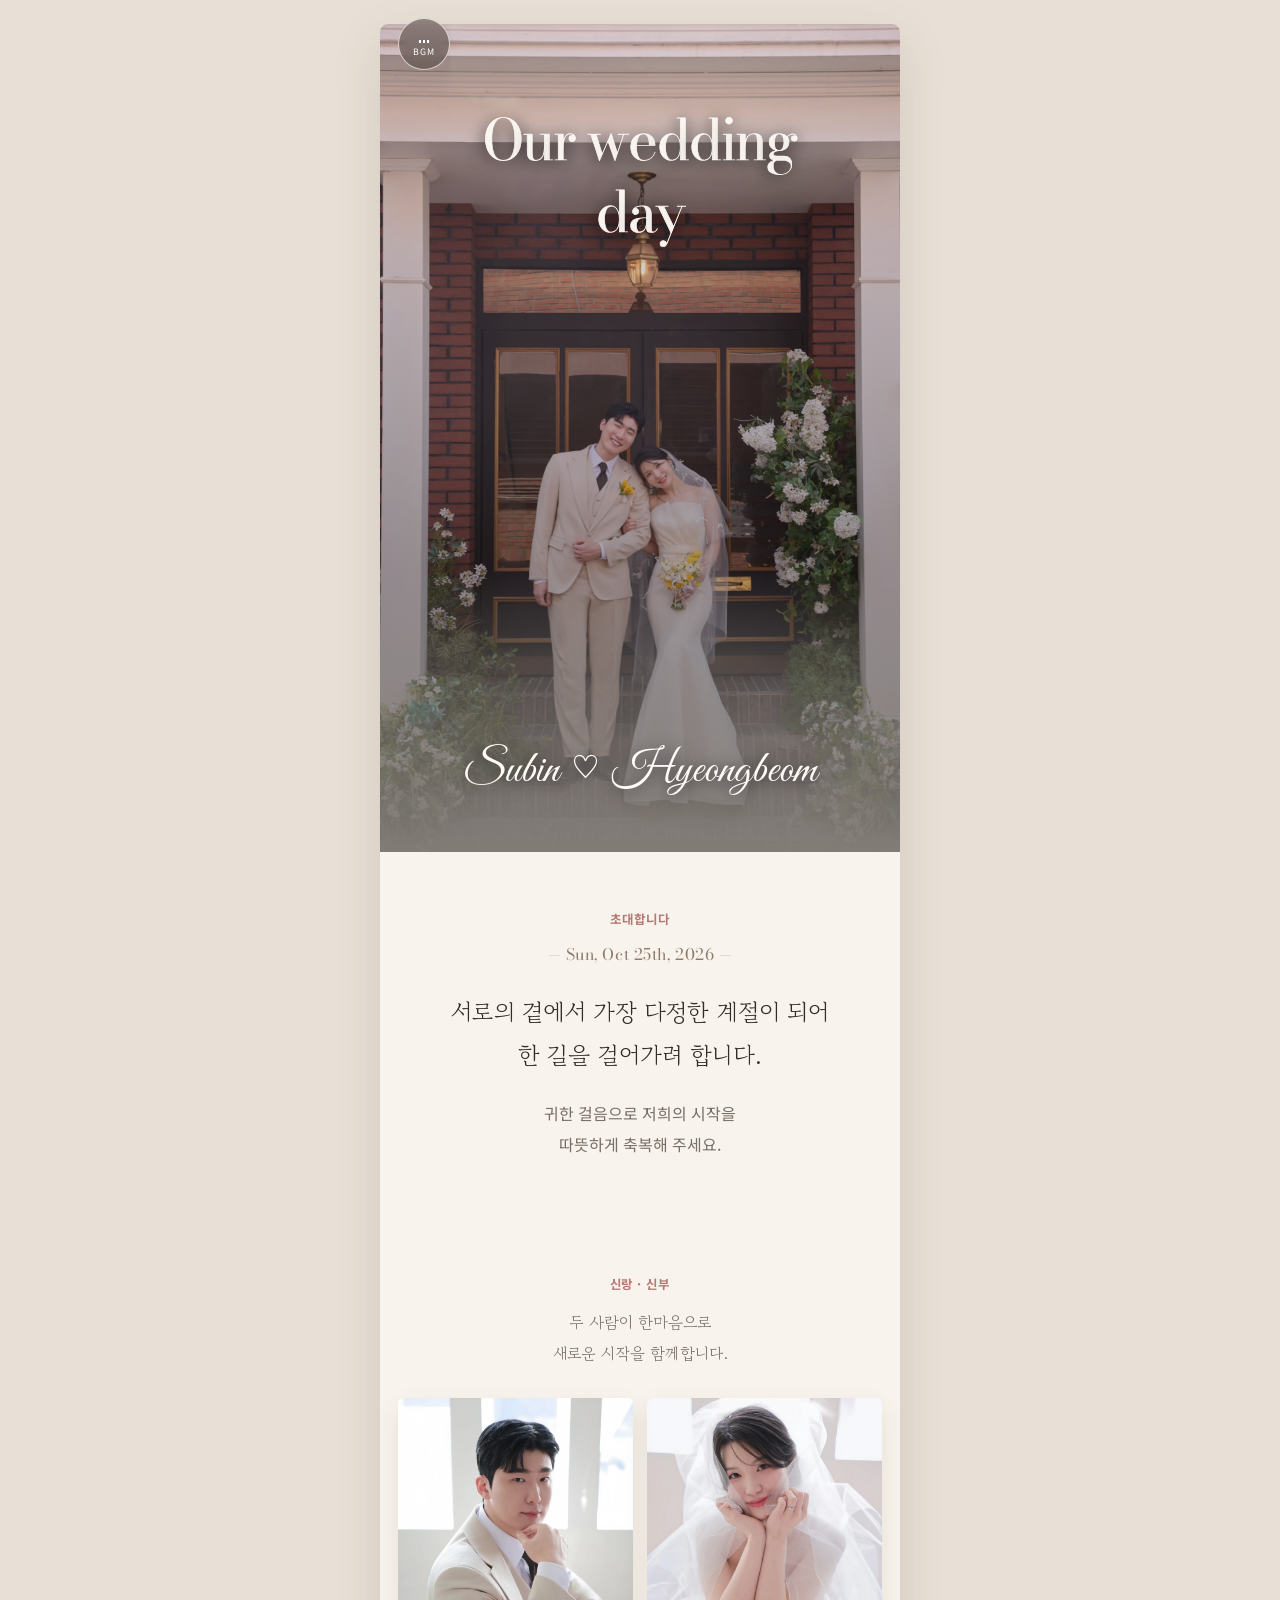
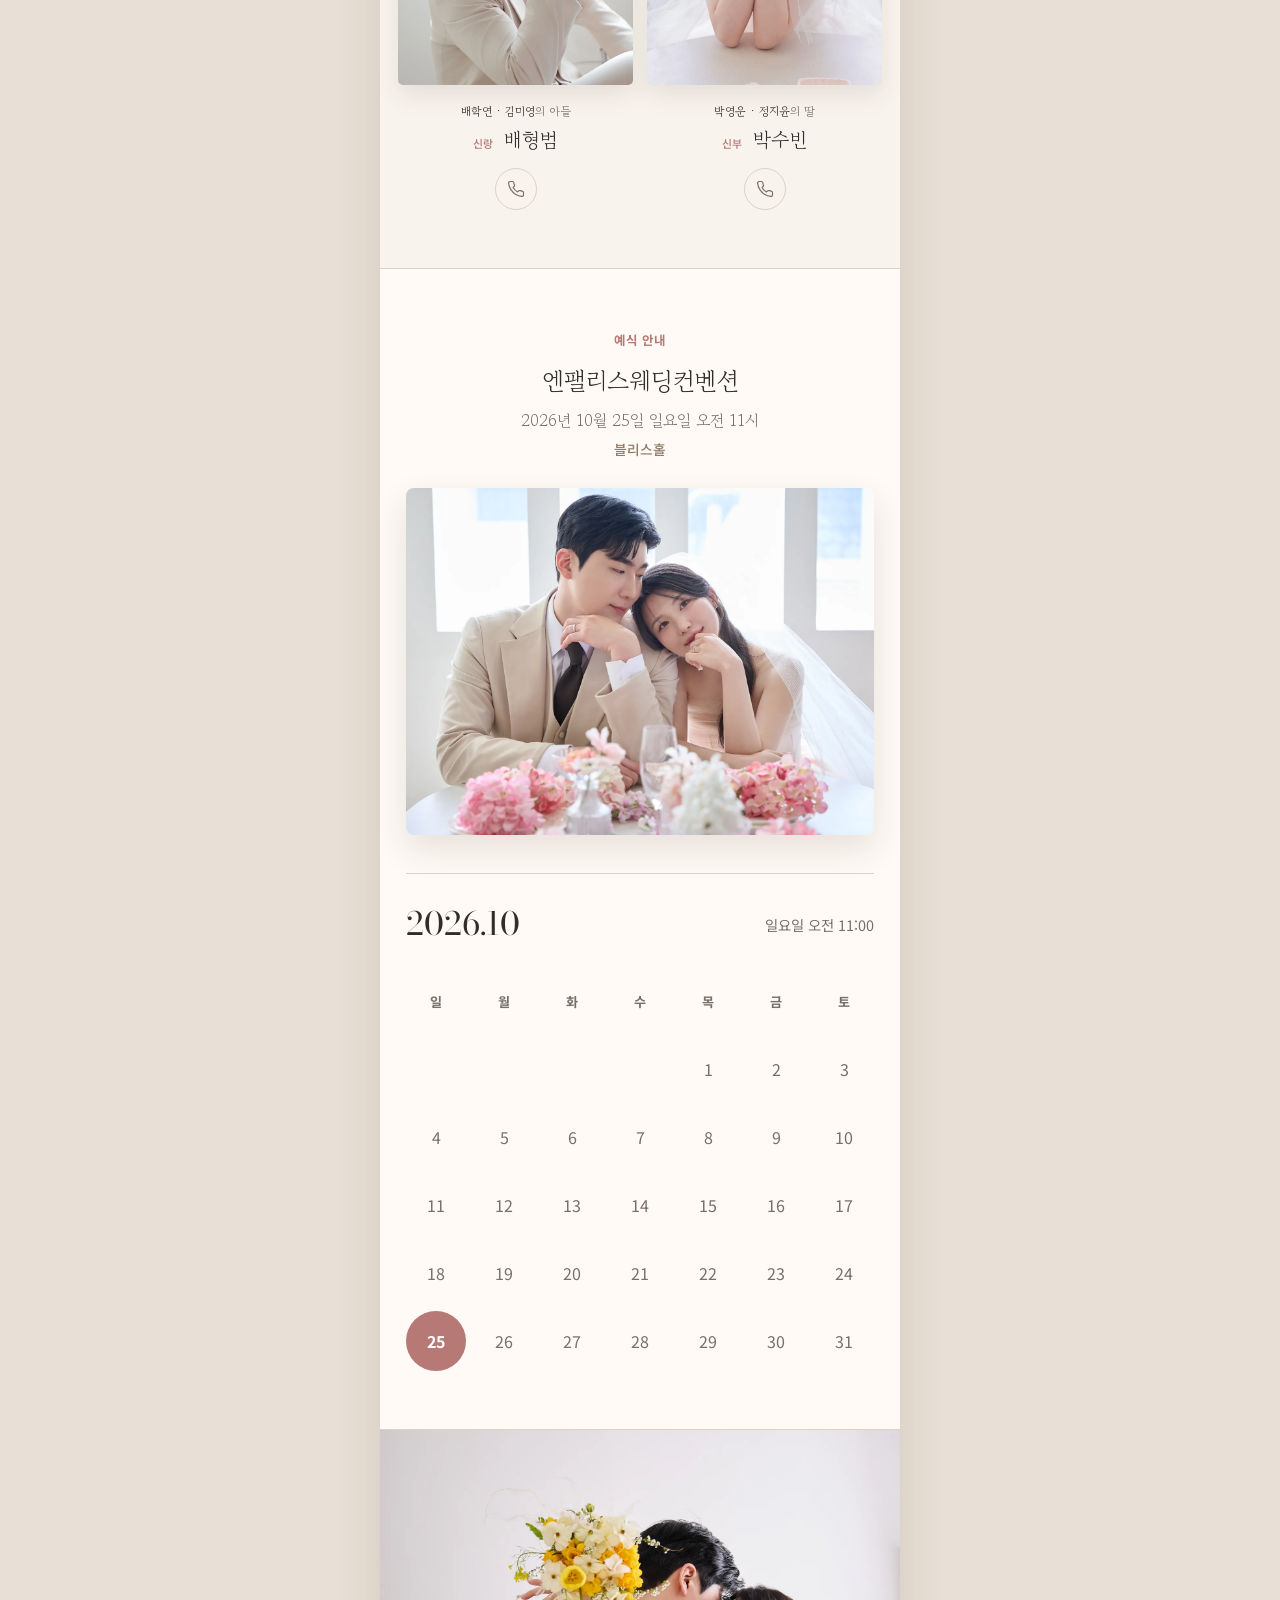
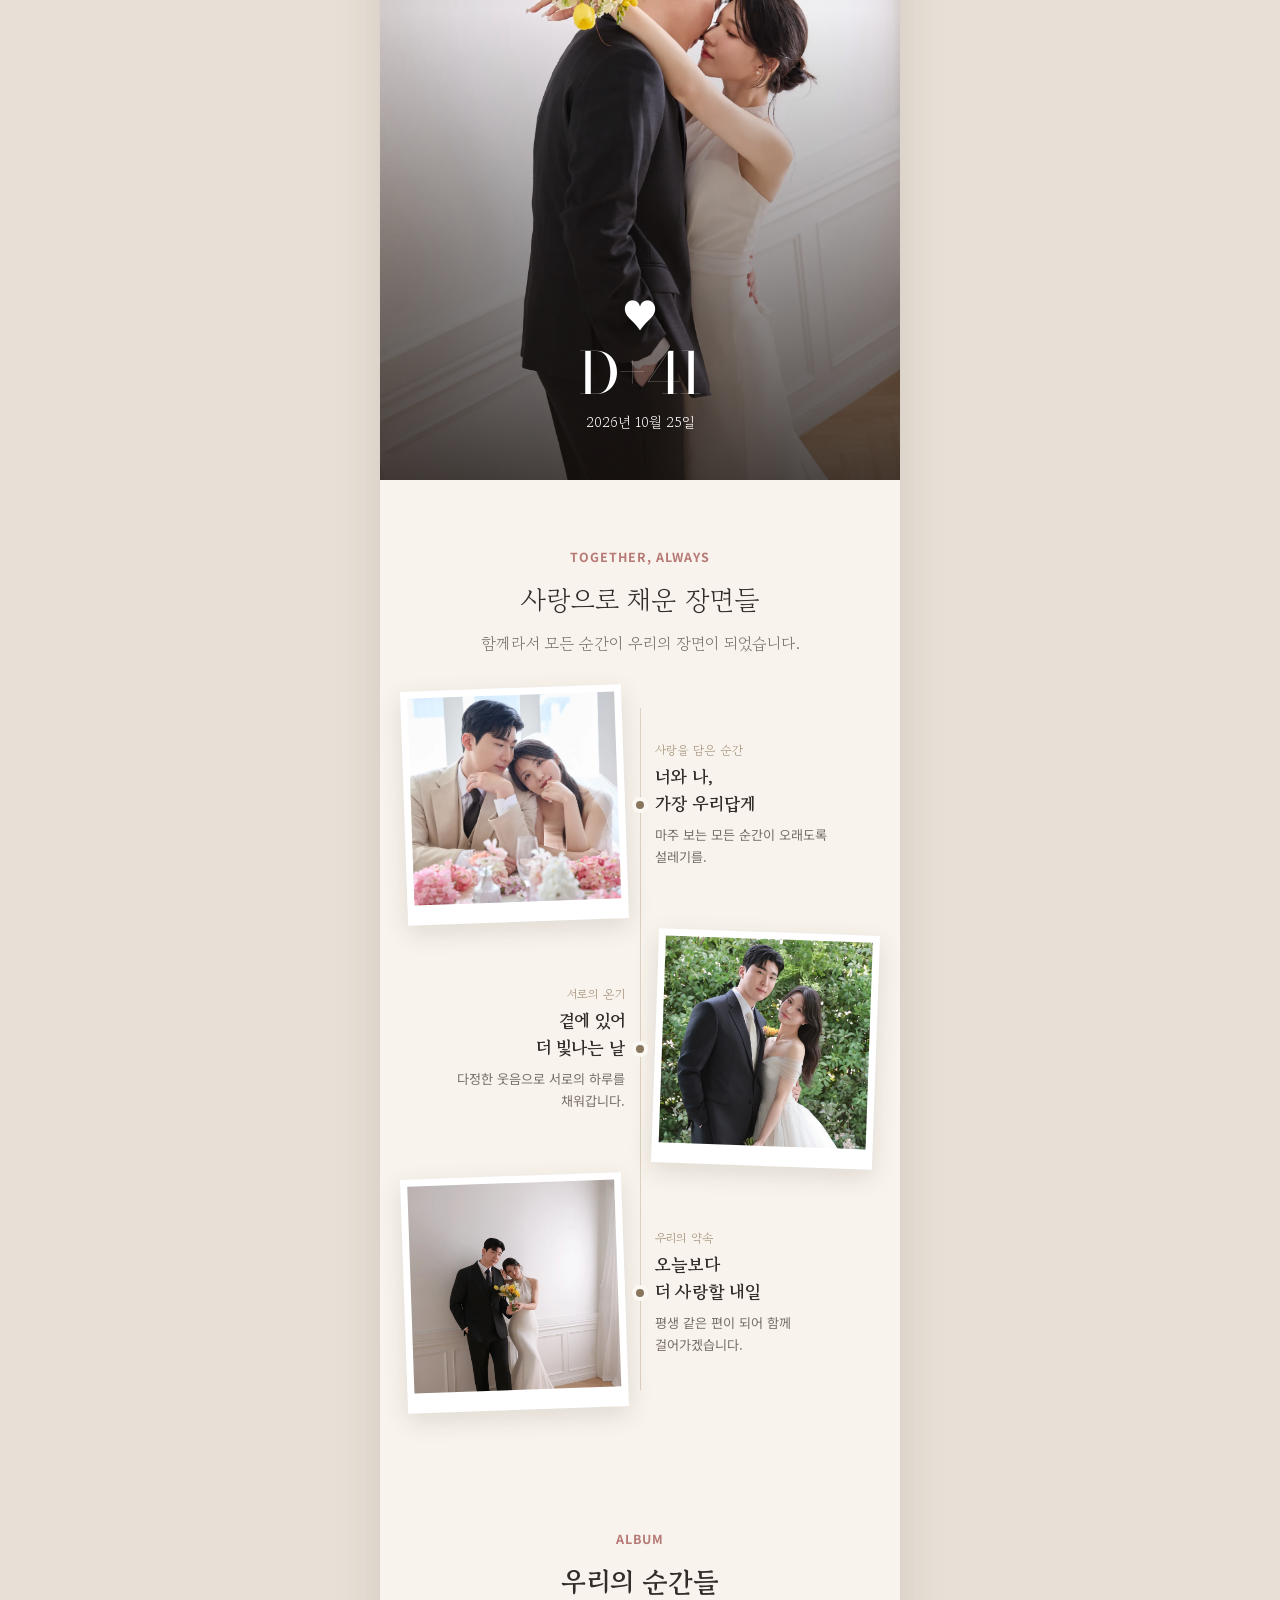
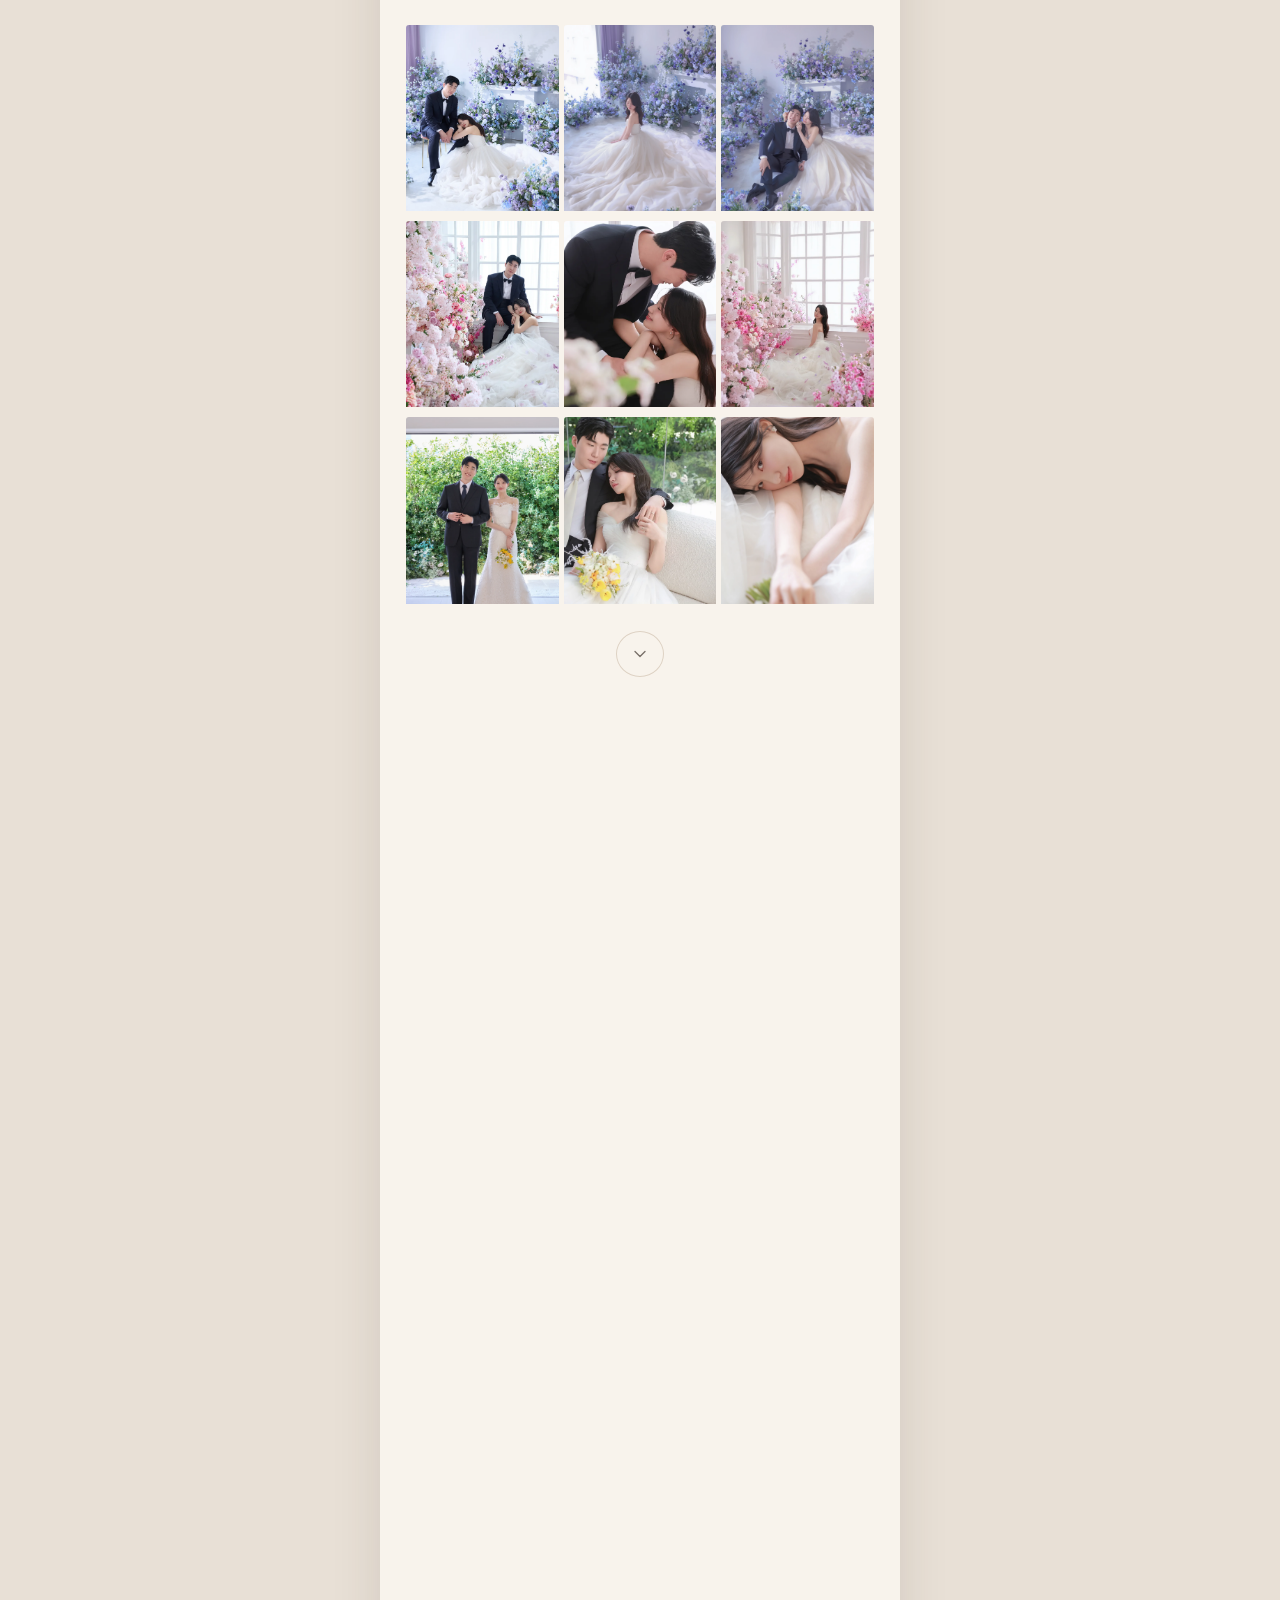
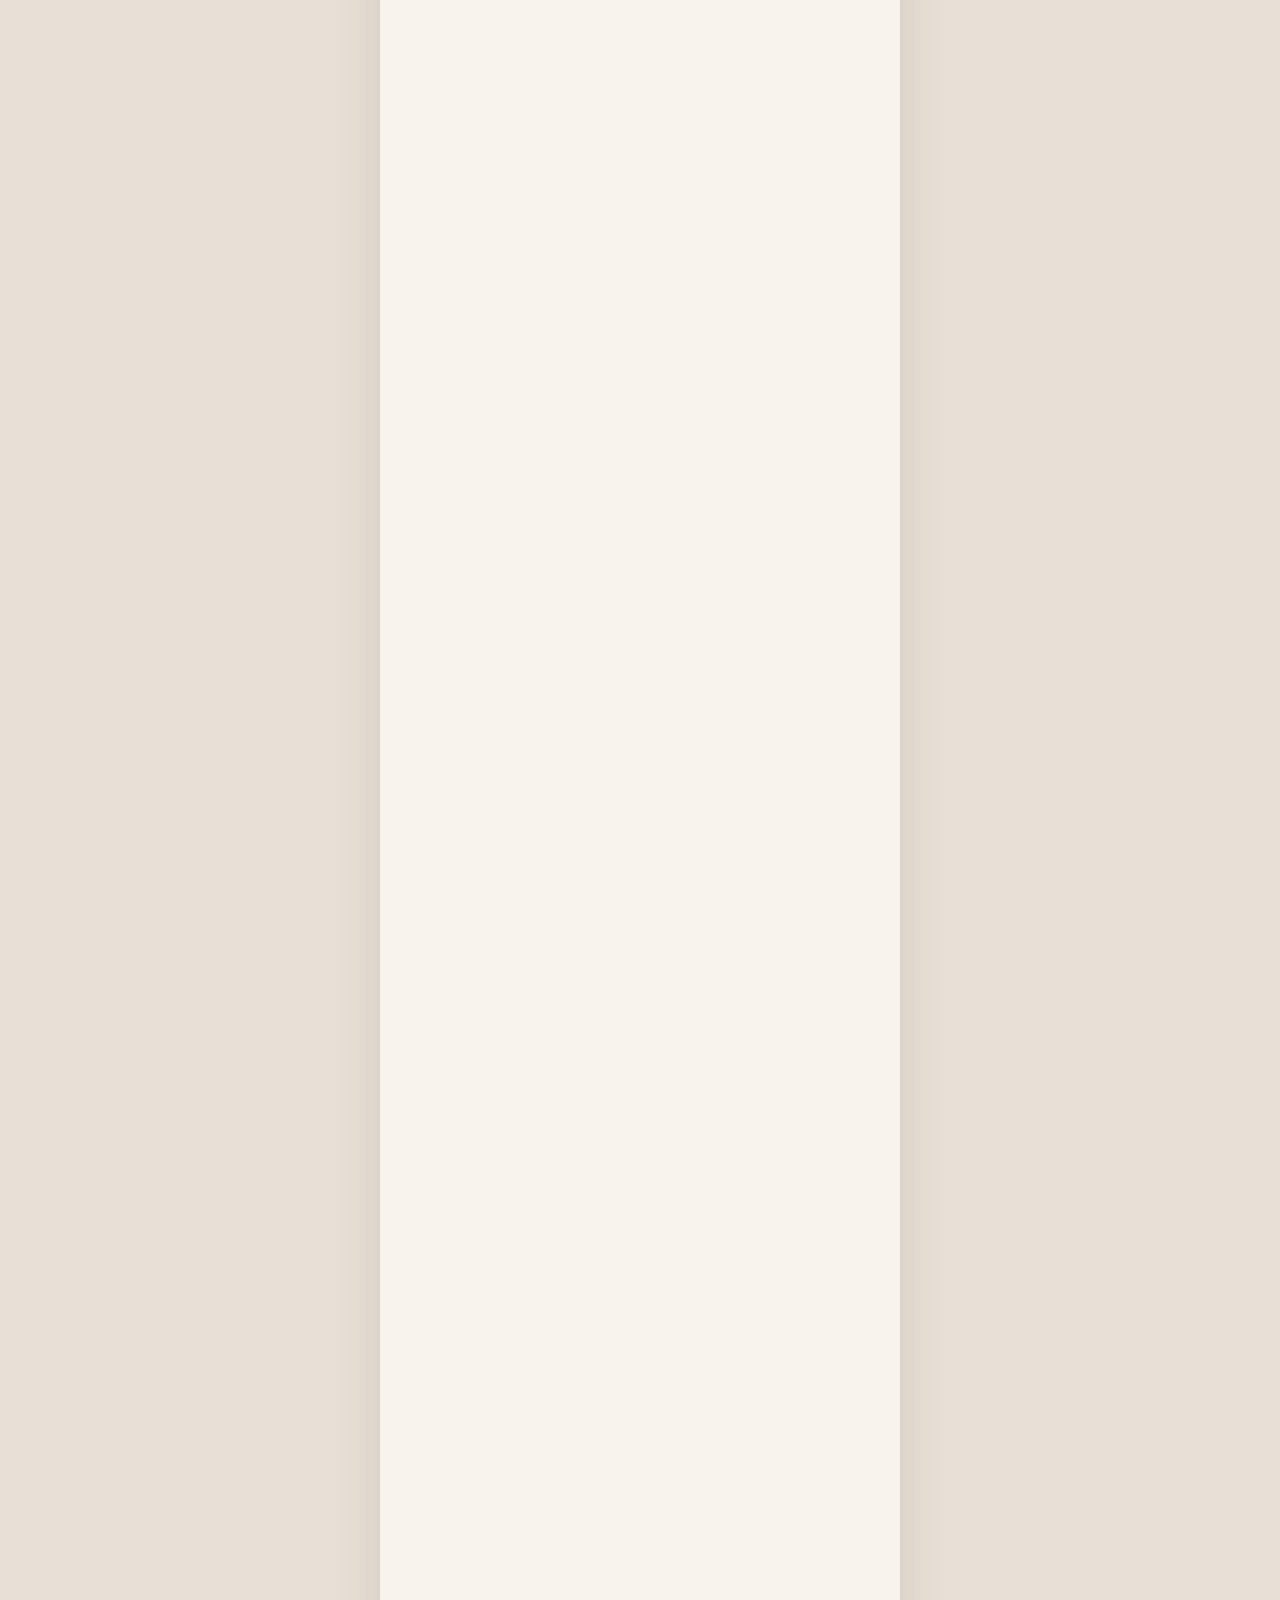
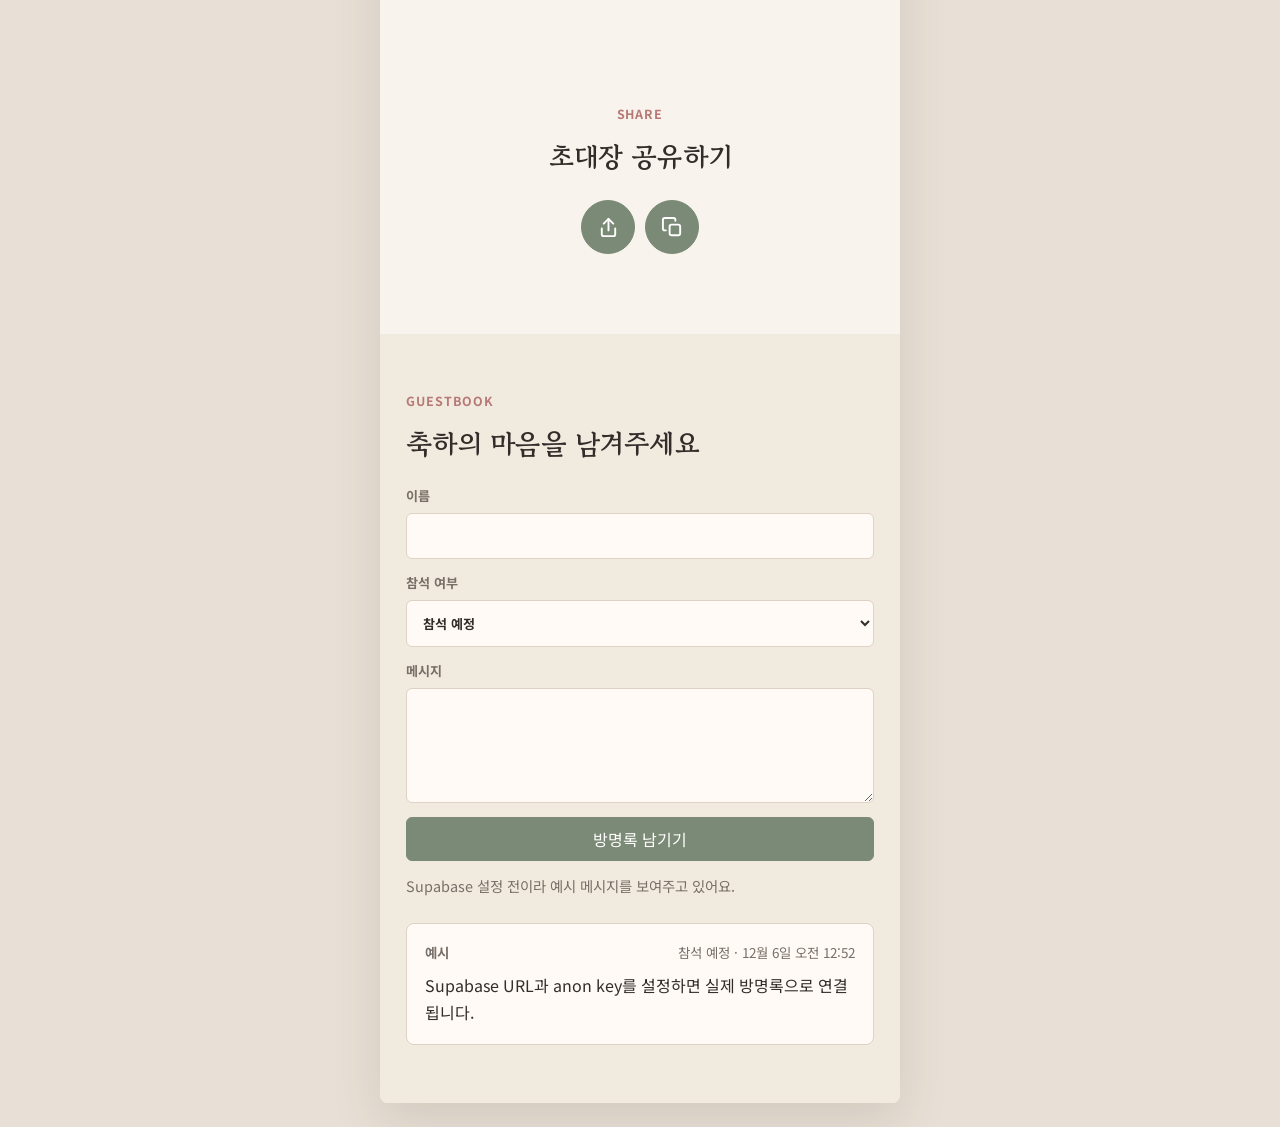
==== commit 20a4a2ac: "fix: refine gallery copy and parking details" ====
--- a/index.html
+++ b/index.html
@@ -20,7 +20,7 @@
     />
     <link rel="stylesheet" href="./styles.css" />
     <script src="https://cdn.jsdelivr.net/npm/@supabase/supabase-js@2"></script>
-    <script src="./site-data.js"></script>
+    <script src="./site-data.js?v=20260719-gallery-order-2"></script>
     <script src="./config.js"></script>
     <script defer src="./app.js"></script>
   </head>
@@ -121,15 +121,15 @@
         <div class="story__timeline">
           <article class="story__item story__item--left">
             <div class="story__photo"><img src="./Image/optimized/pink-table-close-couple.webp" alt="분홍 꽃 테이블에 함께 앉은 두 사람" loading="lazy" /></div>
-            <div class="story__copy"><span>사랑을 담은 순간</span><strong>너와 나, 가장 우리답게</strong><p>마주 보는 모든 순간이 오래도록 설레기를.</p></div>
+            <div class="story__copy"><span>사랑을 담은 순간</span><strong>너와 나,<br />가장 우리답게</strong><p>마주 보는 모든 순간이 오래도록 설레기를.</p></div>
           </article>
           <article class="story__item story__item--right">
             <div class="story__photo story__photo--portrait"><img src="./Image/optimized/green-garden-couple-portrait.webp" alt="초록 정원 속 신랑 신부" loading="lazy" /></div>
-            <div class="story__copy"><span>서로의 온기</span><strong>곁에 있어 더 빛나는 날</strong><p>다정한 웃음으로 서로의 하루를 채워갑니다.</p></div>
+            <div class="story__copy"><span>서로의 온기</span><strong>곁에 있어<br />더 빛나는 날</strong><p>다정한 웃음으로 서로의 하루를 채워갑니다.</p></div>
           </article>
           <article class="story__item story__item--left">
             <div class="story__photo"><img src="./Image/optimized/yellow-bouquet-wall-couple.webp" alt="노란 부케를 들고 나란히 선 신랑 신부" loading="lazy" /></div>
-            <div class="story__copy"><span>우리의 약속</span><strong>오늘보다 더 사랑할 내일</strong><p>평생 같은 편이 되어 함께 걸어가겠습니다.</p></div>
+            <div class="story__copy"><span>우리의 약속</span><strong>오늘보다<br />더 사랑할 내일</strong><p>평생 같은 편이 되어 함께 걸어가겠습니다.</p></div>
           </article>
         </div>
       </section>
@@ -177,8 +177,12 @@
           <article>
             <span class="route-guide__icon" aria-hidden="true"><svg viewBox="0 0 24 24"><path d="m5 11 2-5h10l2 5M3 12h18v6H3zM6 18v2M18 18v2M7 14h.01M17 14h.01" /></svg></span>
             <div><h3>자가용 · 주차장</h3><p><strong>내비게이션 검색</strong><br />엔팰리스웨딩컨벤션</p>
-              <ul>
-                <li>웨딩 주차장</li>
+              <ul class="parking-list">
+                <li><strong>제1주차장</strong><span>엔팰리스웨딩컨벤션</span></li>
+                <li><strong>제2주차장</strong><span>엔팰리스웨딩컨벤션 옆</span></li>
+                <li><strong>제3주차장</strong><span>삼성부동산<br />경기 평택시 경기대로 757</span></li>
+                <li><strong>제4주차장</strong><span>지제역 서측 주차장<br />평택지제역 2번 출구 노상주차장</span></li>
+                <li><strong>제5주차장</strong><span>경동나비엔 평택공장 주차장<br />경기 평택시 경기대로 663</span></li>
               </ul>
             </div>
           </article>
--- a/styles.css
+++ b/styles.css
@@ -574,7 +574,7 @@
 .story__photo--portrait img { object-position: 50% 18%; }
 .story__copy { text-align: left; }
 .story__copy span { display: block; color: #a4927b; font-family: "Gowun Batang", serif; font-size: .75rem; }
-.story__copy strong { display: block; margin: 5px 0 7px; font-family: "Gowun Batang", serif; font-size: 1.1rem; }
+.story__copy strong { display: block; margin: 5px 0 7px; font-family: "Gowun Batang", serif; font-size: 1.1rem; line-height: 1.55; word-break: keep-all; }
 .story__copy p { margin: 0; color: var(--muted); font-size: .82rem; line-height: 1.7; word-break: keep-all; }
 .story__item--right .story__photo { grid-column: 2; grid-row: 1; transform: rotate(2deg); }
 .story__item--right .story__copy { grid-column: 1; grid-row: 1; text-align: right; }
@@ -1277,6 +1277,21 @@
   list-style: none;
 }
 
+.route-guide .parking-list {
+  gap: 9px;
+}
+
+.route-guide .parking-list li {
+  display: grid;
+  grid-template-columns: 64px minmax(0, 1fr);
+  gap: 7px;
+}
+
+.route-guide .parking-list strong {
+  color: var(--ink);
+  font-weight: 500;
+}
+
 .location .route-guide__notice {
   margin: 18px 4px 0;
   color: #988d84;
@@ -1553,6 +1568,11 @@
 
 .admin-shell {
   min-height: 100vh;
+}
+
+.admin-shell .section {
+  opacity: 1;
+  transform: none;
 }
 
 .admin-title {
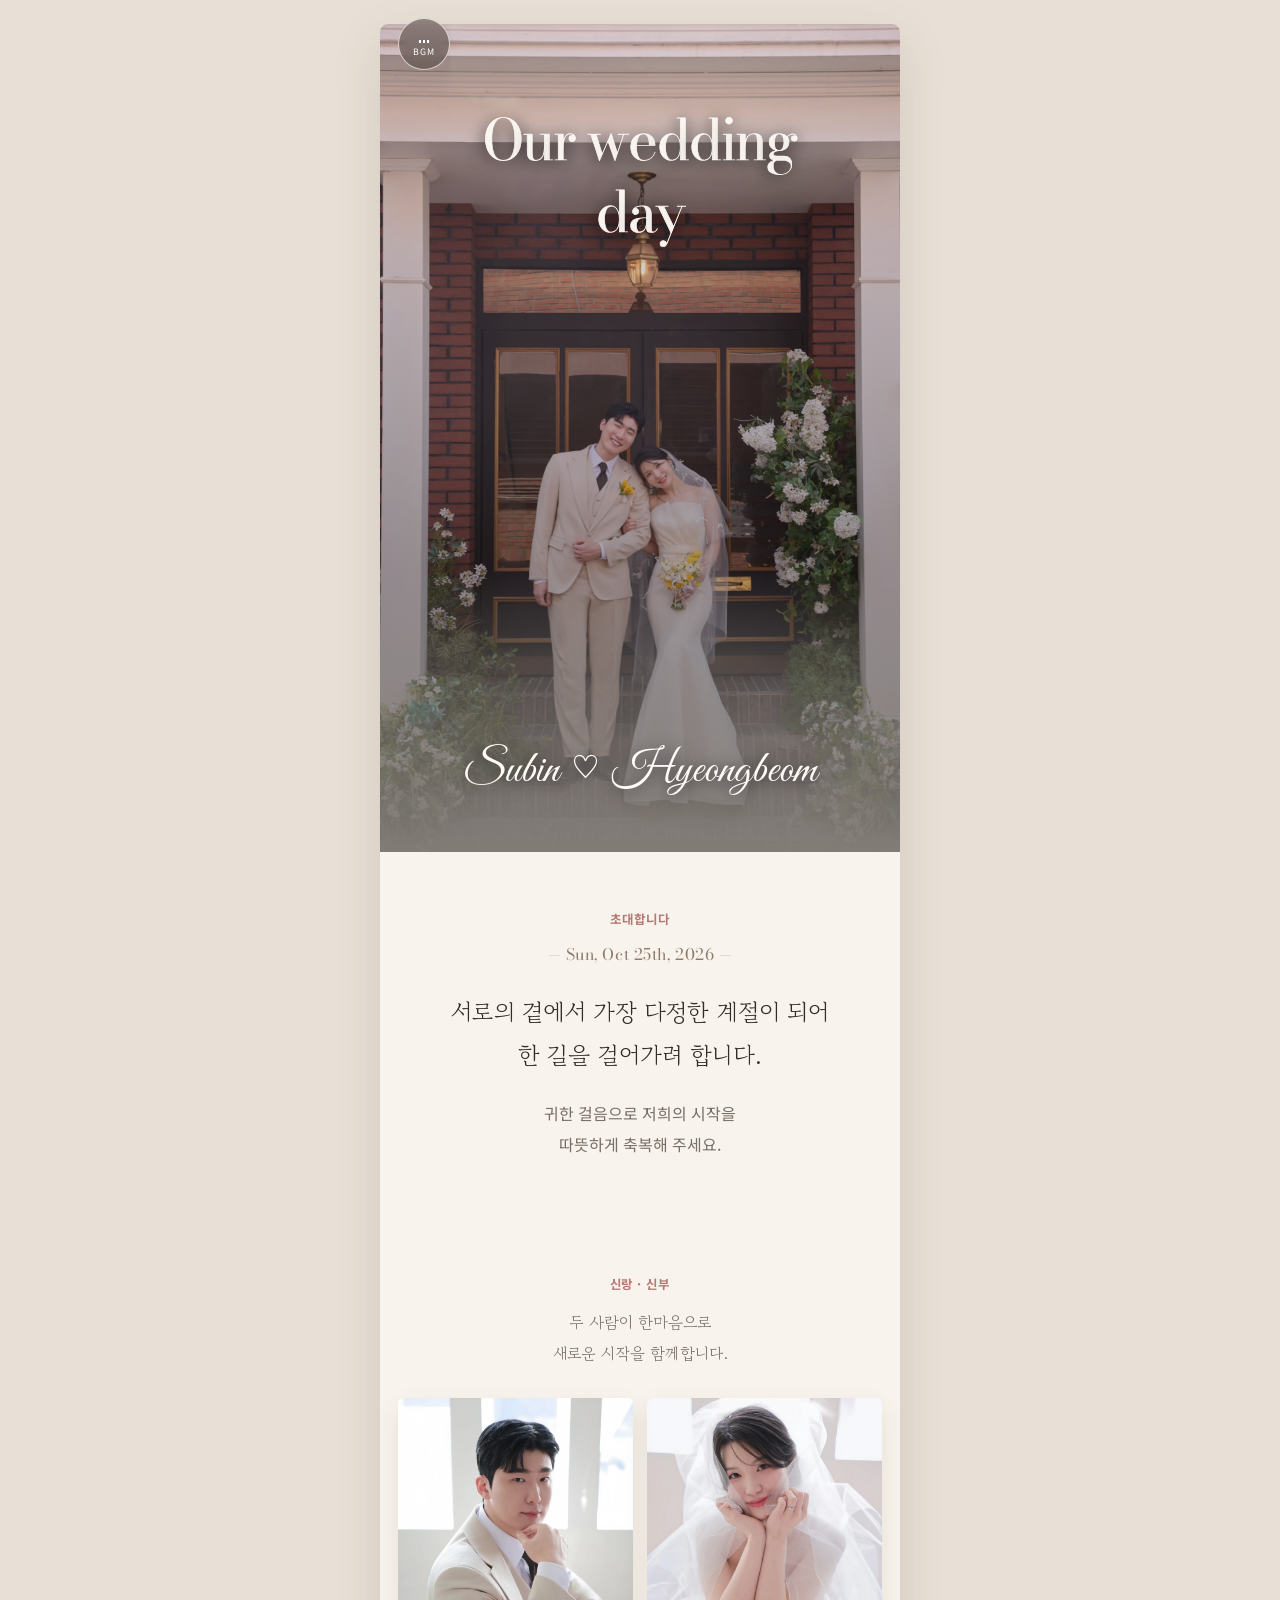
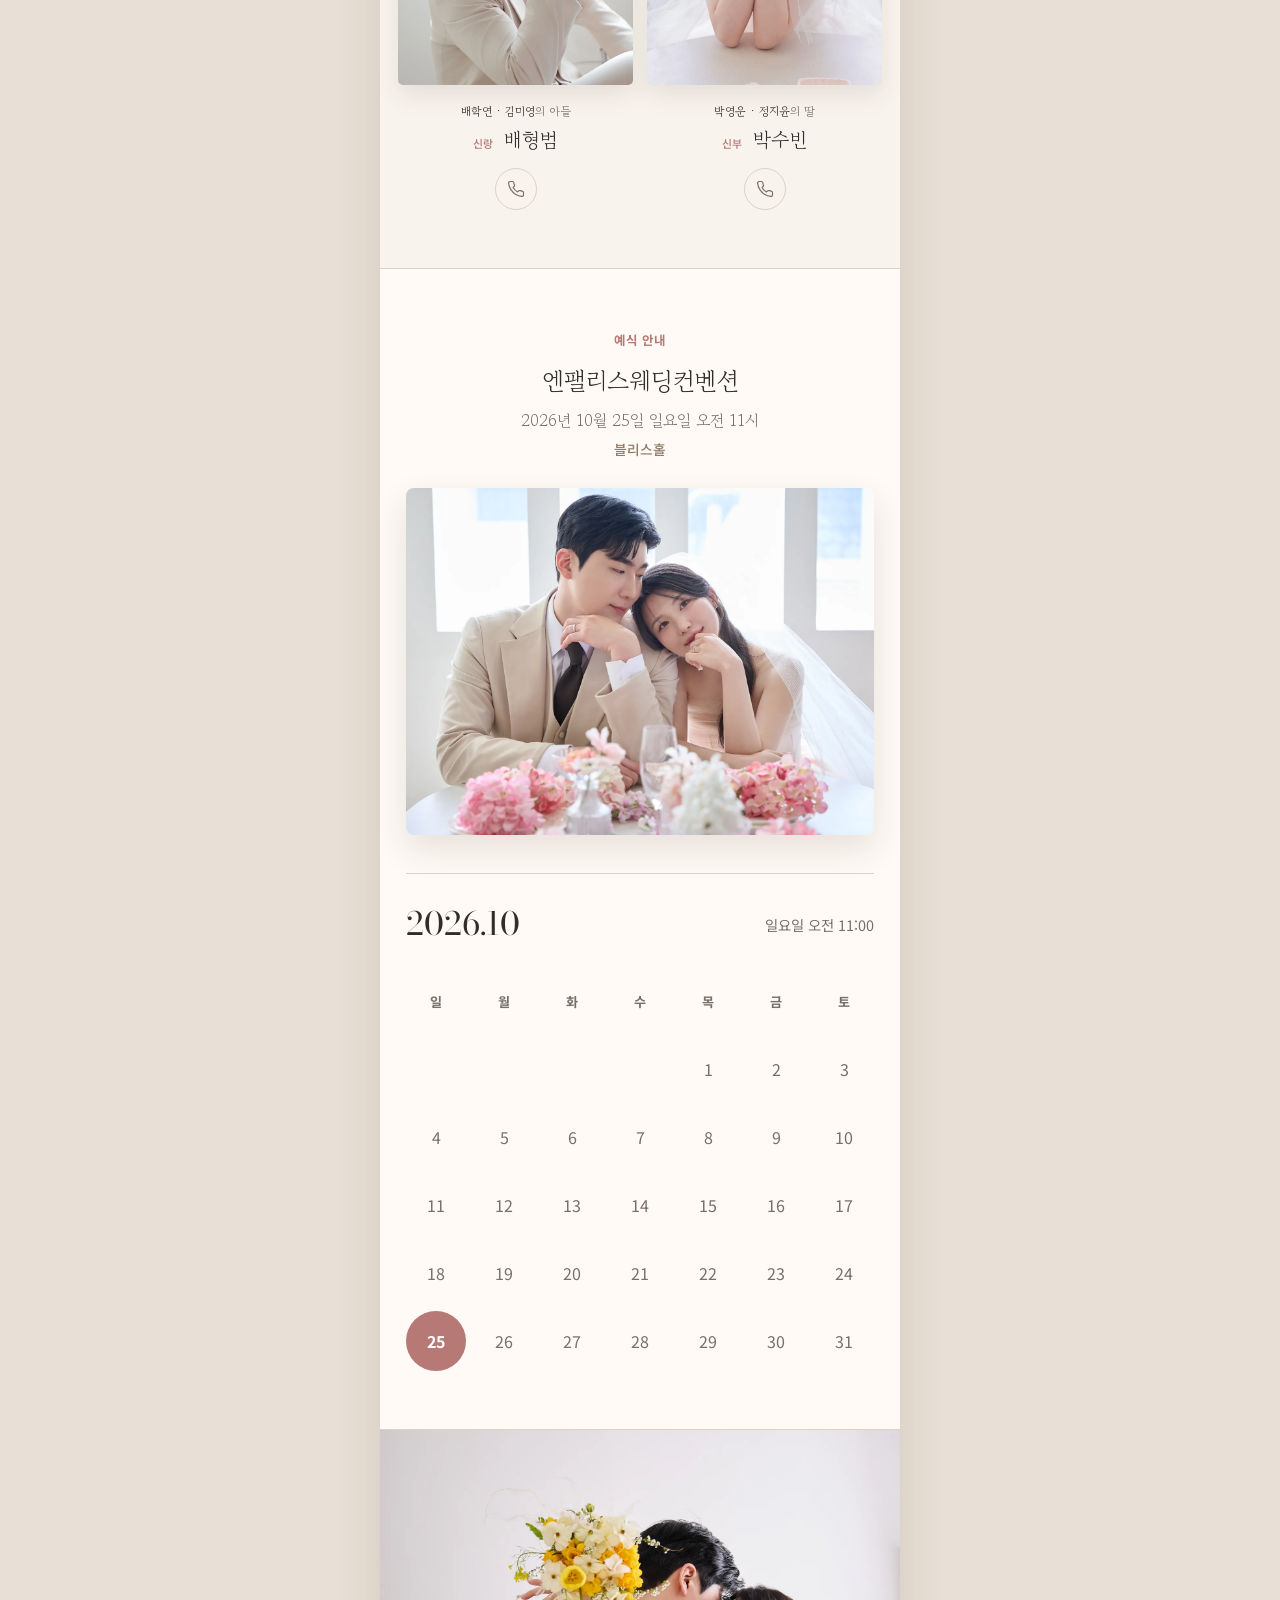
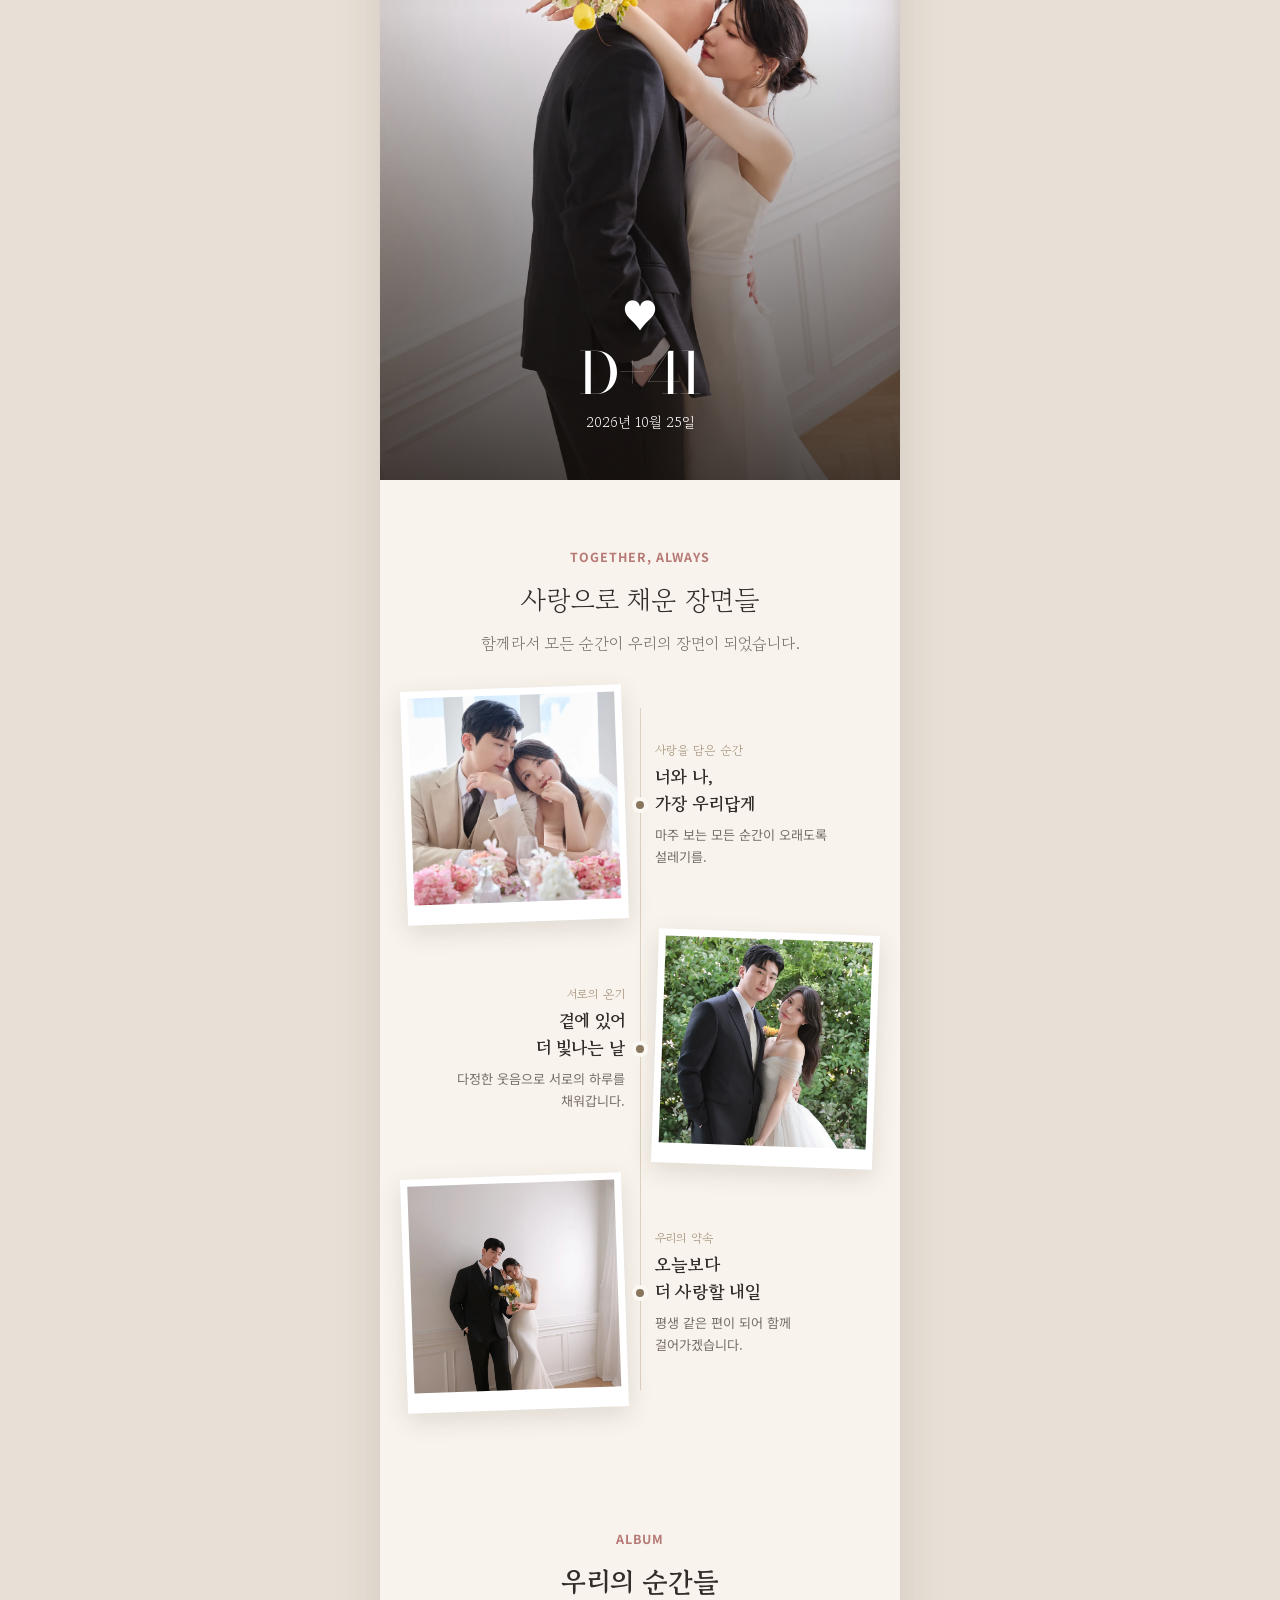
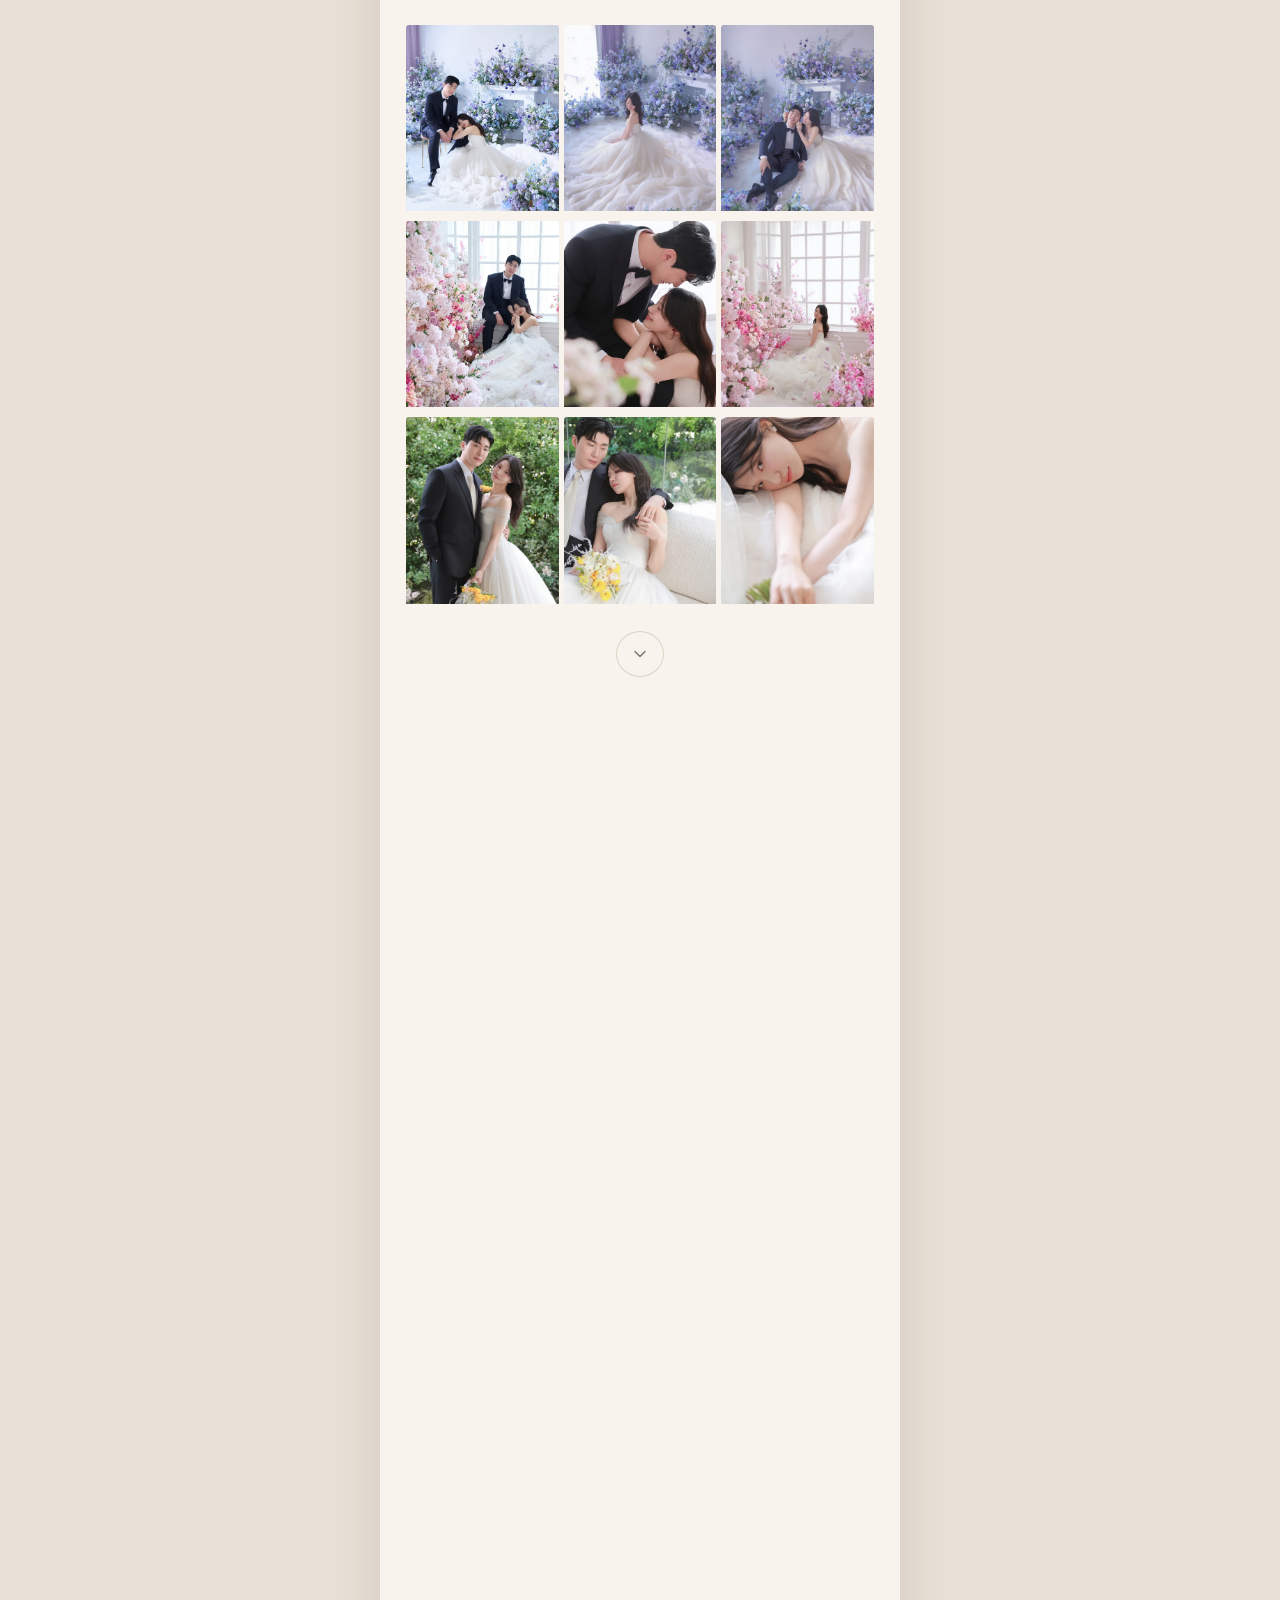
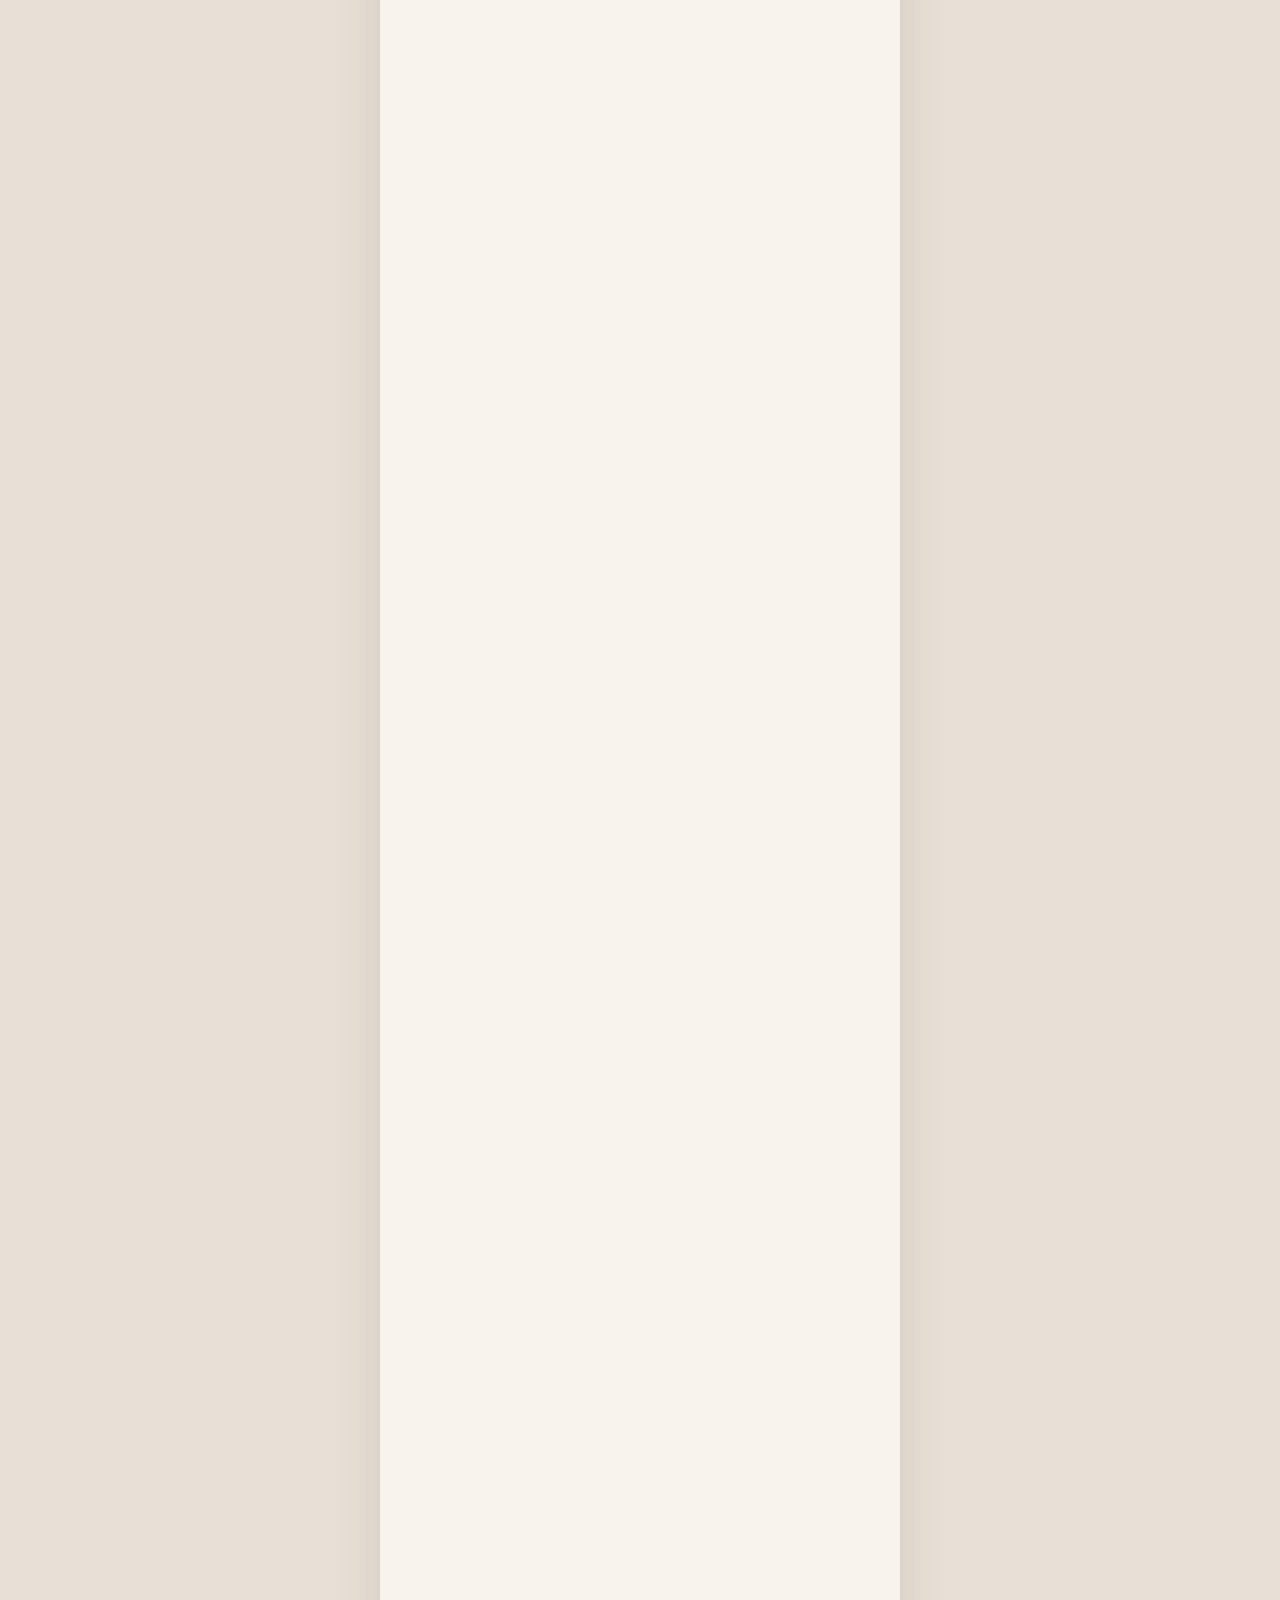
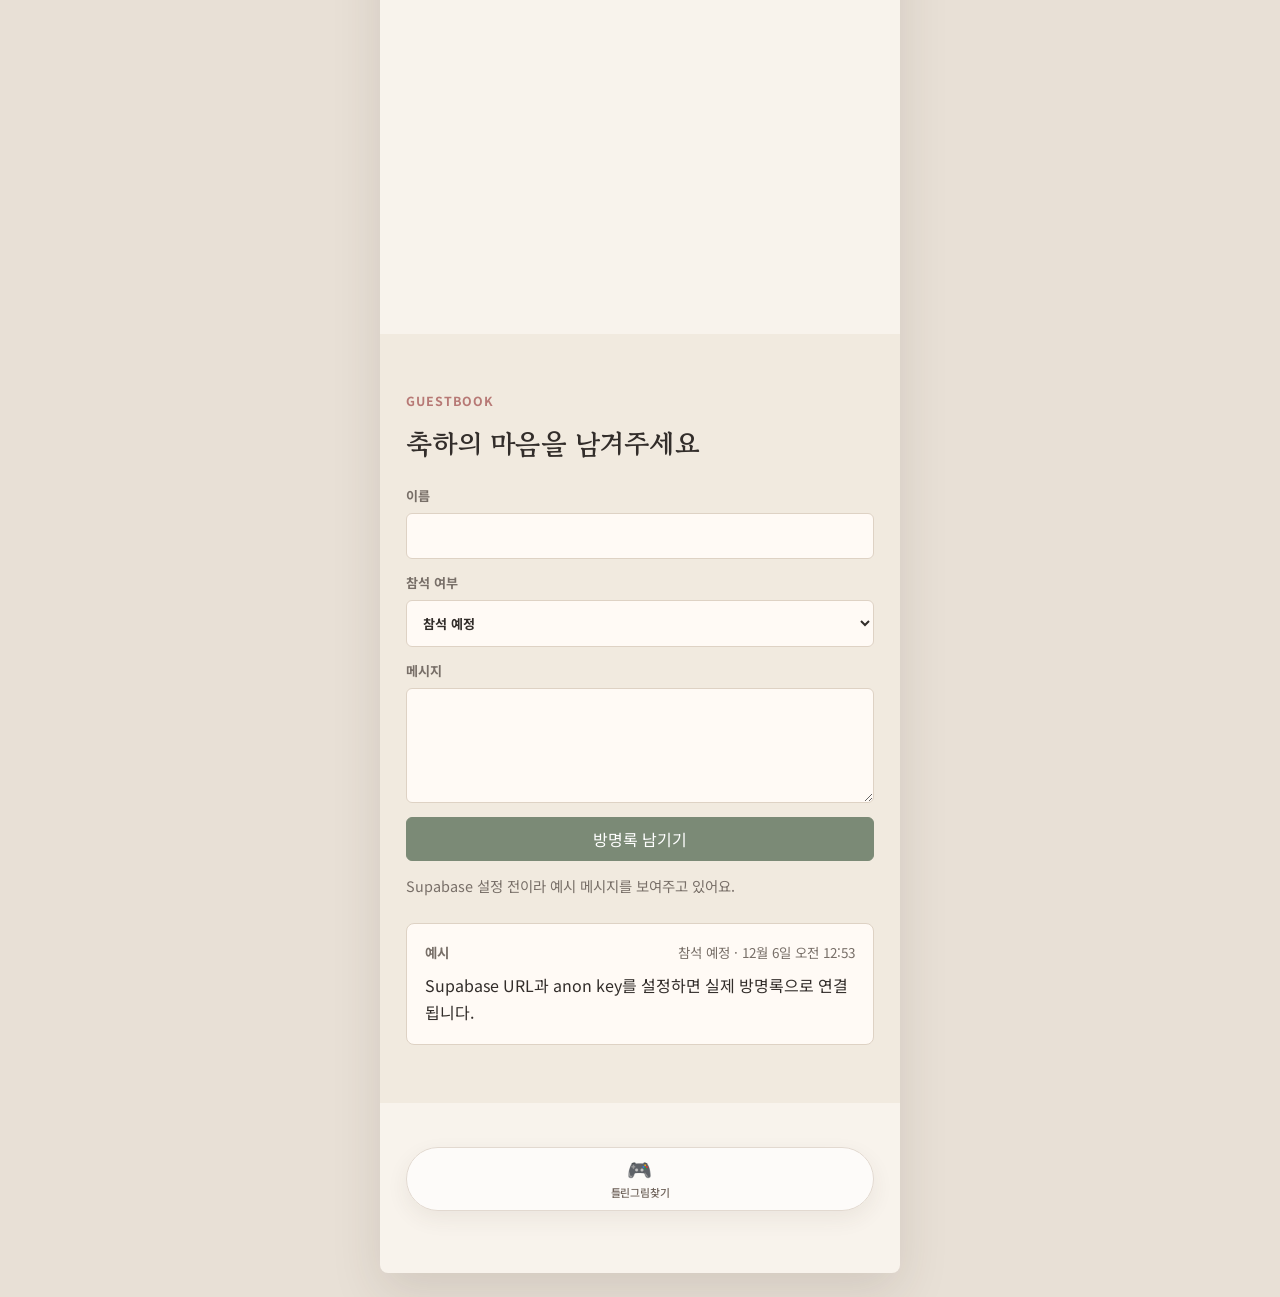
==== commit d14bf4ff: "0730_changed_gallery" ====
--- a/index.html
+++ b/index.html
@@ -18,11 +18,12 @@
       href="https://fonts.googleapis.com/css2?family=Bodoni+Moda:opsz,wght@6..96,400;6..96,500&family=Gowun+Batang:wght@400;700&family=Great+Vibes&family=Nanum+Pen+Script&family=Noto+Sans+KR:wght@400;500;700&display=swap"
       rel="stylesheet"
     />
-    <link rel="stylesheet" href="./styles.css" />
+    <link rel="stylesheet" href="./styles.css?v=20260719-game-team" />
     <script src="https://cdn.jsdelivr.net/npm/@supabase/supabase-js@2"></script>
-    <script src="./site-data.js?v=20260719-gallery-order-2"></script>
+    <script src="./site-data.js?v=20260730-gallery-order-3"></script>
     <script src="./config.js"></script>
     <script defer src="./app.js"></script>
+    <script defer src="./game.js?v=20260719-game-team"></script>
   </head>
   <body>
     <main class="site-shell">
@@ -252,6 +253,13 @@
 
         <div id="guestbook-list" class="guestbook__list" aria-live="polite"></div>
       </section>
+
+      <section class="section game-entry" aria-label="웨딩 미니게임">
+        <button id="spot-game-open" class="game-entry__button" type="button" aria-haspopup="dialog">
+          <span aria-hidden="true">🎮</span>
+          <small>틀린그림찾기</small>
+        </button>
+      </section>
     </main>
     <div id="album-viewer" class="album-viewer" hidden>
       <button class="album-viewer__close" type="button" aria-label="닫기">×</button>
@@ -292,5 +300,83 @@
         </form>
       </div>
     </div>
+    <div id="spot-game" class="spot-game" role="dialog" aria-modal="true" aria-labelledby="spot-game-title" hidden>
+      <div class="spot-game__panel">
+        <header class="spot-game__header">
+          <div>
+            <p>Wedding mini game</p>
+            <h2 id="spot-game-title">틀린그림찾기</h2>
+          </div>
+          <button id="spot-game-close" class="spot-game__close" type="button" aria-label="게임 닫기">×</button>
+        </header>
+
+        <section id="spot-game-intro" class="spot-game__intro">
+          <span class="spot-game__intro-icon" aria-hidden="true">♡</span>
+          <h3>두 사진 속 다른 곳을 찾아주세요</h3>
+          <p>달라진 곳은 모두 5개예요.<br />틀릴 때마다 기록에 3초가 추가됩니다.</p>
+          <fieldset class="spot-team-choice">
+            <legend>어느 팀으로 참여할까요?</legend>
+            <div>
+              <label><input type="radio" name="spot-side" value="신랑" /><span>신랑측</span></label>
+              <label><input type="radio" name="spot-side" value="신부" /><span>신부측</span></label>
+            </div>
+          </fieldset>
+          <button id="spot-game-start" type="button" disabled>팀을 선택해 주세요</button>
+        </section>
+
+        <section id="spot-game-play" class="spot-game__play" hidden>
+          <div class="spot-game__stats" aria-live="polite">
+            <span>찾은 차이 <strong id="spot-found-count">0 / 5</strong></span>
+            <span>시간 <strong id="spot-timer">00:00.0</strong></span>
+            <span>실수 <strong id="spot-mistakes">0</strong></span>
+          </div>
+          <p class="spot-game__hint"><strong id="spot-current-team"></strong> · 원본과 다른 사진 어느 쪽이든 눌러보세요.</p>
+          <div class="spot-game__boards">
+            <figure>
+              <figcaption>ORIGIN</figcaption>
+              <div class="spot-board" data-spot-board="original">
+                <img data-game-src="./Image/game/spot-wedding-base.webp?v=20260720-spot-v2" alt="틀린그림찾기 원본 웨딩 사진" draggable="false" />
+              </div>
+            </figure>
+            <figure>
+              <figcaption>EDITED</figcaption>
+              <div class="spot-board spot-board--different" data-spot-board="different">
+                <img data-game-src="./Image/game/spot-wedding-base.webp?v=20260720-spot-v2" alt="기존 요소 다섯 군데가 달라진 웨딩 사진" draggable="false" />
+                <img class="spot-board__overlay" data-game-src="./Image/game/spot-differences-overlay.svg?v=20260720-spot-v2" alt="" aria-hidden="true" draggable="false" />
+              </div>
+            </figure>
+          </div>
+
+          <div id="spot-game-result" class="spot-game__result" hidden>
+            <span aria-hidden="true">♥</span>
+            <h3>다 찾았어요!</h3>
+            <p id="spot-result-time"></p>
+            <form id="spot-score-form">
+              <label for="spot-player-name">랭킹에 남길 이름</label>
+              <div><input id="spot-player-name" name="name" maxlength="12" autocomplete="nickname" placeholder="이름" required /><button type="submit">기록 등록</button></div>
+            </form>
+            <p id="spot-score-status" class="status" role="status"></p>
+            <button id="spot-game-retry" class="spot-game__retry" type="button">다시 도전하기</button>
+          </div>
+        </section>
+
+        <section class="spot-ranking" aria-labelledby="spot-ranking-title">
+          <div class="spot-ranking__head"><h3 id="spot-ranking-title">웨딩 랭킹</h3><span>TOP 10</span></div>
+          <div class="spot-team-battle" aria-label="신랑측 신부측 합산 점수">
+            <div class="spot-team-battle__scores">
+              <p><span>신랑측</span><strong id="spot-groom-points">0점</strong><small id="spot-groom-players">0명</small></p>
+              <p><span>신부측</span><strong id="spot-bride-points">0점</strong><small id="spot-bride-players">0명</small></p>
+            </div>
+            <div class="spot-team-battle__bar">
+              <i id="spot-groom-bar" class="spot-team-battle__groom" style="width:50%"></i>
+              <i id="spot-bride-bar" class="spot-team-battle__bride" style="width:50%"></i>
+              <b>VS</b>
+            </div>
+            <p id="spot-team-status" class="spot-team-battle__status">양측의 합산 점수를 불러옵니다.</p>
+          </div>
+          <ol id="spot-ranking-list"><li class="spot-ranking__empty">게임을 열면 랭킹을 불러옵니다.</li></ol>
+        </section>
+      </div>
+    </div>
   </body>
 </html>
--- a/styles.css
+++ b/styles.css
@@ -2201,6 +2201,615 @@
   display: block;
 }
 
+/* Spot-the-difference mini game */
+body.is-viewing-game {
+  overflow: hidden;
+}
+
+.game-entry {
+  display: grid;
+  min-height: 150px;
+  place-items: center;
+  padding-block: 44px 62px;
+}
+
+.game-entry__button {
+  display: inline-grid;
+  min-width: 92px;
+  gap: 5px;
+  place-items: center;
+  border: 1px solid #e2d9d0;
+  border-radius: 999px;
+  padding: 11px 17px 10px;
+  background: rgba(255, 255, 255, .72);
+  color: #71655d;
+  box-shadow: 0 8px 22px rgba(71, 53, 42, .07);
+}
+
+.game-entry__button > span {
+  font-size: 1.25rem;
+  line-height: 1;
+}
+
+.game-entry__button small {
+  font-size: .68rem;
+  font-weight: 500;
+  letter-spacing: -.02em;
+}
+
+.spot-game {
+  position: fixed;
+  z-index: 120;
+  inset: 0;
+  overflow-y: auto;
+  overscroll-behavior: contain;
+  padding: 18px 12px;
+  background: rgba(48, 42, 38, .72);
+  backdrop-filter: blur(7px);
+}
+
+.spot-game__panel {
+  width: min(100%, 760px);
+  min-height: calc(100dvh - 36px);
+  margin: 0 auto;
+  border-radius: 22px;
+  padding: 20px 16px 28px;
+  background: #fbf7f2;
+  box-shadow: 0 24px 70px rgba(27, 20, 16, .24);
+}
+
+.spot-game__header {
+  display: flex;
+  align-items: center;
+  justify-content: space-between;
+  padding: 2px 2px 17px;
+  border-bottom: 1px solid #e8ded5;
+}
+
+.spot-game__header p,
+.spot-game__header h2 {
+  margin: 0;
+}
+
+.spot-game__header p {
+  color: #a18d7c;
+  font-family: "Bodoni Moda", serif;
+  font-size: .68rem;
+  letter-spacing: .12em;
+  text-transform: uppercase;
+}
+
+.spot-game__header h2 {
+  margin-top: 2px;
+  font-family: "Gowun Batang", serif;
+  font-size: 1.22rem;
+  font-weight: 400;
+}
+
+.spot-game .spot-game__close {
+  width: 38px;
+  height: 38px;
+  border-radius: 50%;
+  padding: 0;
+  background: #eee7e0;
+  color: #746860;
+  font-size: 1.55rem;
+  font-weight: 300;
+  line-height: 1;
+}
+
+.spot-game__intro {
+  display: grid;
+  min-height: 360px;
+  place-items: center;
+  align-content: center;
+  padding: 42px 20px 32px;
+  text-align: center;
+}
+
+.spot-game__intro-icon {
+  display: grid;
+  width: 66px;
+  height: 66px;
+  margin-bottom: 18px;
+  place-items: center;
+  border-radius: 50%;
+  background: #eadfd6;
+  color: #a07576;
+  font-size: 2rem;
+}
+
+.spot-game__intro h3 {
+  margin: 0;
+  font-family: "Gowun Batang", serif;
+  font-size: 1.25rem;
+  font-weight: 400;
+}
+
+.spot-game__intro p {
+  margin: 14px 0 24px;
+  color: var(--muted);
+  font-size: .84rem;
+  line-height: 1.8;
+}
+
+.spot-team-choice {
+  width: min(100%, 360px);
+  margin: 0 0 14px;
+  border: 0;
+  padding: 0;
+}
+
+.spot-team-choice legend {
+  width: 100%;
+  margin-bottom: 9px;
+  color: #786c63;
+  font-size: .78rem;
+  text-align: center;
+}
+
+.spot-team-choice > div {
+  display: grid;
+  grid-template-columns: repeat(2, minmax(0, 1fr));
+  gap: 8px;
+}
+
+.spot-team-choice label {
+  position: relative;
+}
+
+.spot-team-choice input {
+  position: absolute;
+  width: 1px;
+  height: 1px;
+  opacity: 0;
+}
+
+.spot-team-choice span {
+  display: grid;
+  min-height: 46px;
+  place-items: center;
+  border: 1px solid #ded3ca;
+  border-radius: 10px;
+  background: rgba(255, 255, 255, .8);
+  color: #80736a;
+  cursor: pointer;
+  font-size: .84rem;
+  transition: border-color .18s ease, background .18s ease, color .18s ease;
+}
+
+.spot-team-choice input:checked + span {
+  border-color: #8e7e72;
+  background: #8e7e72;
+  color: white;
+  box-shadow: 0 6px 15px rgba(80, 61, 50, .13);
+}
+
+.spot-team-choice input:focus-visible + span {
+  outline: 2px solid #bc9794;
+  outline-offset: 2px;
+}
+
+.spot-game__intro button,
+#spot-score-form button {
+  min-height: 46px;
+  border-radius: 10px;
+  padding-inline: 24px;
+  background: #8e7e72;
+  color: white;
+}
+
+.spot-game__intro button:disabled {
+  border-color: #d8cec6;
+  background: #d8cec6;
+  color: #8e837b;
+  cursor: not-allowed;
+}
+
+.spot-game__play {
+  padding-top: 15px;
+}
+
+.spot-game__stats {
+  display: grid;
+  grid-template-columns: repeat(3, 1fr);
+  gap: 6px;
+}
+
+.spot-game__stats span {
+  display: grid;
+  min-height: 54px;
+  place-items: center;
+  align-content: center;
+  border-radius: 10px;
+  background: #eee7e0;
+  color: #887b72;
+  font-size: .68rem;
+}
+
+.spot-game__stats strong {
+  display: block;
+  margin-top: 2px;
+  color: #4b423c;
+  font-size: .85rem;
+  font-variant-numeric: tabular-nums;
+}
+
+.spot-game__hint {
+  margin: 12px 0;
+  color: #94867c;
+  font-size: .72rem;
+  text-align: center;
+}
+
+.spot-game__hint strong {
+  color: #7f655f;
+  font-weight: 700;
+}
+
+.spot-game__boards {
+  display: grid;
+  grid-template-columns: repeat(2, minmax(0, 1fr));
+  gap: 8px;
+}
+
+.spot-game__boards figure {
+  min-width: 0;
+  margin: 0;
+}
+
+.spot-game__boards figcaption {
+  margin-bottom: 6px;
+  color: #8f8075;
+  font-family: "Bodoni Moda", serif;
+  font-size: .65rem;
+  letter-spacing: .13em;
+  text-align: center;
+}
+
+.spot-board {
+  position: relative;
+  overflow: hidden;
+  border-radius: 10px;
+  background: #e7e0da;
+  touch-action: manipulation;
+  user-select: none;
+}
+
+.spot-board img {
+  display: block;
+  width: 100%;
+  height: auto;
+  pointer-events: none;
+  user-select: none;
+}
+
+.spot-board img.spot-board__overlay {
+  position: absolute;
+  inset: 0;
+  height: 100%;
+  object-fit: fill;
+}
+
+.spot-board__targets {
+  position: absolute;
+  inset: 0;
+}
+
+.spot-target,
+.spot-found-marker {
+  position: absolute;
+  transform: translate(-50%, -50%);
+}
+
+.spot-target {
+  z-index: 3;
+  width: var(--target-size);
+  aspect-ratio: 1;
+  border: 0;
+  border-radius: 50%;
+  padding: 0;
+  background: transparent;
+}
+
+.spot-found-marker {
+  z-index: 4;
+  width: var(--marker-size);
+  aspect-ratio: 1;
+  border: 2px solid #f5efe9;
+  border-radius: 50%;
+  background: rgba(180, 91, 96, .16);
+  box-shadow: 0 0 0 2px rgba(178, 77, 84, .9), 0 2px 7px rgba(48, 28, 29, .25);
+  pointer-events: none;
+}
+
+.spot-found-marker::after {
+  position: absolute;
+  inset: 50% auto auto 50%;
+  color: white;
+  content: "✓";
+  font-size: clamp(.65rem, 3vw, 1rem);
+  font-weight: 700;
+  text-shadow: 0 1px 3px rgba(68, 31, 33, .8);
+  transform: translate(-50%, -52%);
+}
+
+.spot-board.is-mistake {
+  animation: spot-shake .22s ease;
+}
+
+@keyframes spot-shake {
+  25% { transform: translateX(-3px); }
+  75% { transform: translateX(3px); }
+}
+
+.spot-game__result {
+  margin-top: 18px;
+  border: 1px solid #e3d8cf;
+  border-radius: 14px;
+  padding: 23px 16px 18px;
+  background: rgba(255, 255, 255, .74);
+  text-align: center;
+}
+
+.spot-game__result > span {
+  color: #ad6f73;
+  font-size: 1.4rem;
+}
+
+.spot-game__result h3 {
+  margin: 4px 0;
+  font-family: "Gowun Batang", serif;
+  font-size: 1.2rem;
+  font-weight: 400;
+}
+
+.spot-game__result > p {
+  margin: 7px 0 18px;
+  color: var(--muted);
+  font-size: .8rem;
+}
+
+#spot-score-form {
+  text-align: left;
+}
+
+#spot-score-form label {
+  display: block;
+  margin-bottom: 7px;
+  color: #756960;
+  font-size: .76rem;
+}
+
+#spot-score-form > div {
+  display: grid;
+  grid-template-columns: minmax(0, 1fr) auto;
+  gap: 7px;
+}
+
+#spot-score-form input {
+  min-width: 0;
+  border: 1px solid #ddd2c8;
+  border-radius: 10px;
+  padding: 0 12px;
+  background: white;
+  font: inherit;
+}
+
+#spot-score-form button {
+  padding-inline: 15px;
+}
+
+.spot-game__retry {
+  margin-top: 8px;
+  padding: 7px 10px;
+  background: transparent;
+  color: #88786e;
+  font-size: .75rem;
+  text-decoration: underline;
+  text-underline-offset: 3px;
+}
+
+.spot-ranking {
+  margin-top: 24px;
+  border-top: 1px solid #e8ded5;
+  padding-top: 20px;
+}
+
+.spot-ranking__head {
+  display: flex;
+  align-items: center;
+  justify-content: space-between;
+}
+
+.spot-ranking__head h3 {
+  margin: 0;
+  font-family: "Gowun Batang", serif;
+  font-size: 1.02rem;
+  font-weight: 400;
+}
+
+.spot-ranking__head span {
+  color: #a18f82;
+  font-size: .64rem;
+  letter-spacing: .1em;
+}
+
+.spot-team-battle {
+  margin-top: 15px;
+  border: 1px solid #e1d6cd;
+  border-radius: 13px;
+  padding: 14px 13px 12px;
+  background: rgba(255, 255, 255, .68);
+}
+
+.spot-team-battle__scores {
+  display: grid;
+  grid-template-columns: repeat(2, minmax(0, 1fr));
+  gap: 20px;
+}
+
+.spot-team-battle__scores p {
+  display: grid;
+  grid-template-columns: 1fr auto;
+  align-items: baseline;
+  margin: 0;
+  color: #80736a;
+}
+
+.spot-team-battle__scores p:last-child {
+  text-align: right;
+}
+
+.spot-team-battle__scores span {
+  grid-column: 1 / -1;
+  font-family: "Gowun Batang", serif;
+  font-size: .84rem;
+}
+
+.spot-team-battle__scores strong {
+  color: #504640;
+  font-size: .92rem;
+  font-variant-numeric: tabular-nums;
+}
+
+.spot-team-battle__scores small {
+  color: #9a8d84;
+  font-size: .65rem;
+}
+
+.spot-team-battle__bar {
+  position: relative;
+  display: flex;
+  overflow: visible;
+  height: 14px;
+  margin-top: 11px;
+  border-radius: 999px;
+  background: #eee7e1;
+  box-shadow: inset 0 1px 2px rgba(62, 46, 37, .12);
+}
+
+.spot-team-battle__bar i {
+  min-width: 0;
+  transition: width .4s ease;
+}
+
+.spot-team-battle__groom {
+  border-radius: 999px 0 0 999px;
+  background: #8aa3b5;
+}
+
+.spot-team-battle__bride {
+  border-radius: 0 999px 999px 0;
+  background: #cf9ca3;
+}
+
+.spot-team-battle__bar b {
+  position: absolute;
+  top: 50%;
+  left: 50%;
+  display: grid;
+  width: 28px;
+  height: 28px;
+  place-items: center;
+  border: 2px solid #fbf7f2;
+  border-radius: 50%;
+  background: #776a61;
+  color: white;
+  font: 700 .57rem "Noto Sans KR", sans-serif;
+  transform: translate(-50%, -50%);
+}
+
+.spot-team-battle__status {
+  margin: 12px 0 0;
+  color: #8f8178;
+  font-size: .7rem;
+  text-align: center;
+}
+
+.spot-ranking ol,
+.spot-ranking__empty {
+  list-style: none;
+}
+
+.spot-ranking ol {
+  display: grid;
+  gap: 5px;
+  margin: 12px 0 0;
+  padding: 0;
+}
+
+.spot-ranking li:not(.spot-ranking__empty) {
+  display: grid;
+  grid-template-columns: 28px 43px minmax(0, 1fr) auto;
+  align-items: center;
+  min-height: 38px;
+  border-radius: 9px;
+  padding: 0 11px;
+  background: rgba(235, 227, 219, .68);
+  color: #74685f;
+  font-size: .78rem;
+}
+
+.spot-ranking__side {
+  justify-self: start;
+  border-radius: 999px;
+  padding: 3px 6px;
+  font-size: .6rem;
+  font-style: normal;
+  white-space: nowrap;
+}
+
+.spot-ranking__side--groom {
+  background: #dbe5eb;
+  color: #587284;
+}
+
+.spot-ranking__side--bride {
+  background: #efdee1;
+  color: #95646b;
+}
+
+.spot-ranking li b {
+  color: #9e7d72;
+  font-family: "Bodoni Moda", serif;
+}
+
+.spot-ranking li time {
+  color: #514842;
+  font-variant-numeric: tabular-nums;
+}
+
+.spot-ranking__empty {
+  padding: 18px 4px;
+  color: #998d84;
+  font-size: .76rem;
+  text-align: center;
+}
+
+@media (max-width: 520px) {
+  .spot-game {
+    padding: 0;
+    background: #fbf7f2;
+  }
+
+  .spot-game__panel {
+    min-height: 100dvh;
+    border-radius: 0;
+    padding: 16px 10px 28px;
+    box-shadow: none;
+  }
+
+  .spot-game__boards {
+    gap: 5px;
+  }
+
+  .spot-board {
+    border-radius: 7px;
+  }
+
+}
+
 .venue-map-label strong {
   font: 700 .82rem "Gowun Batang", serif;
 }
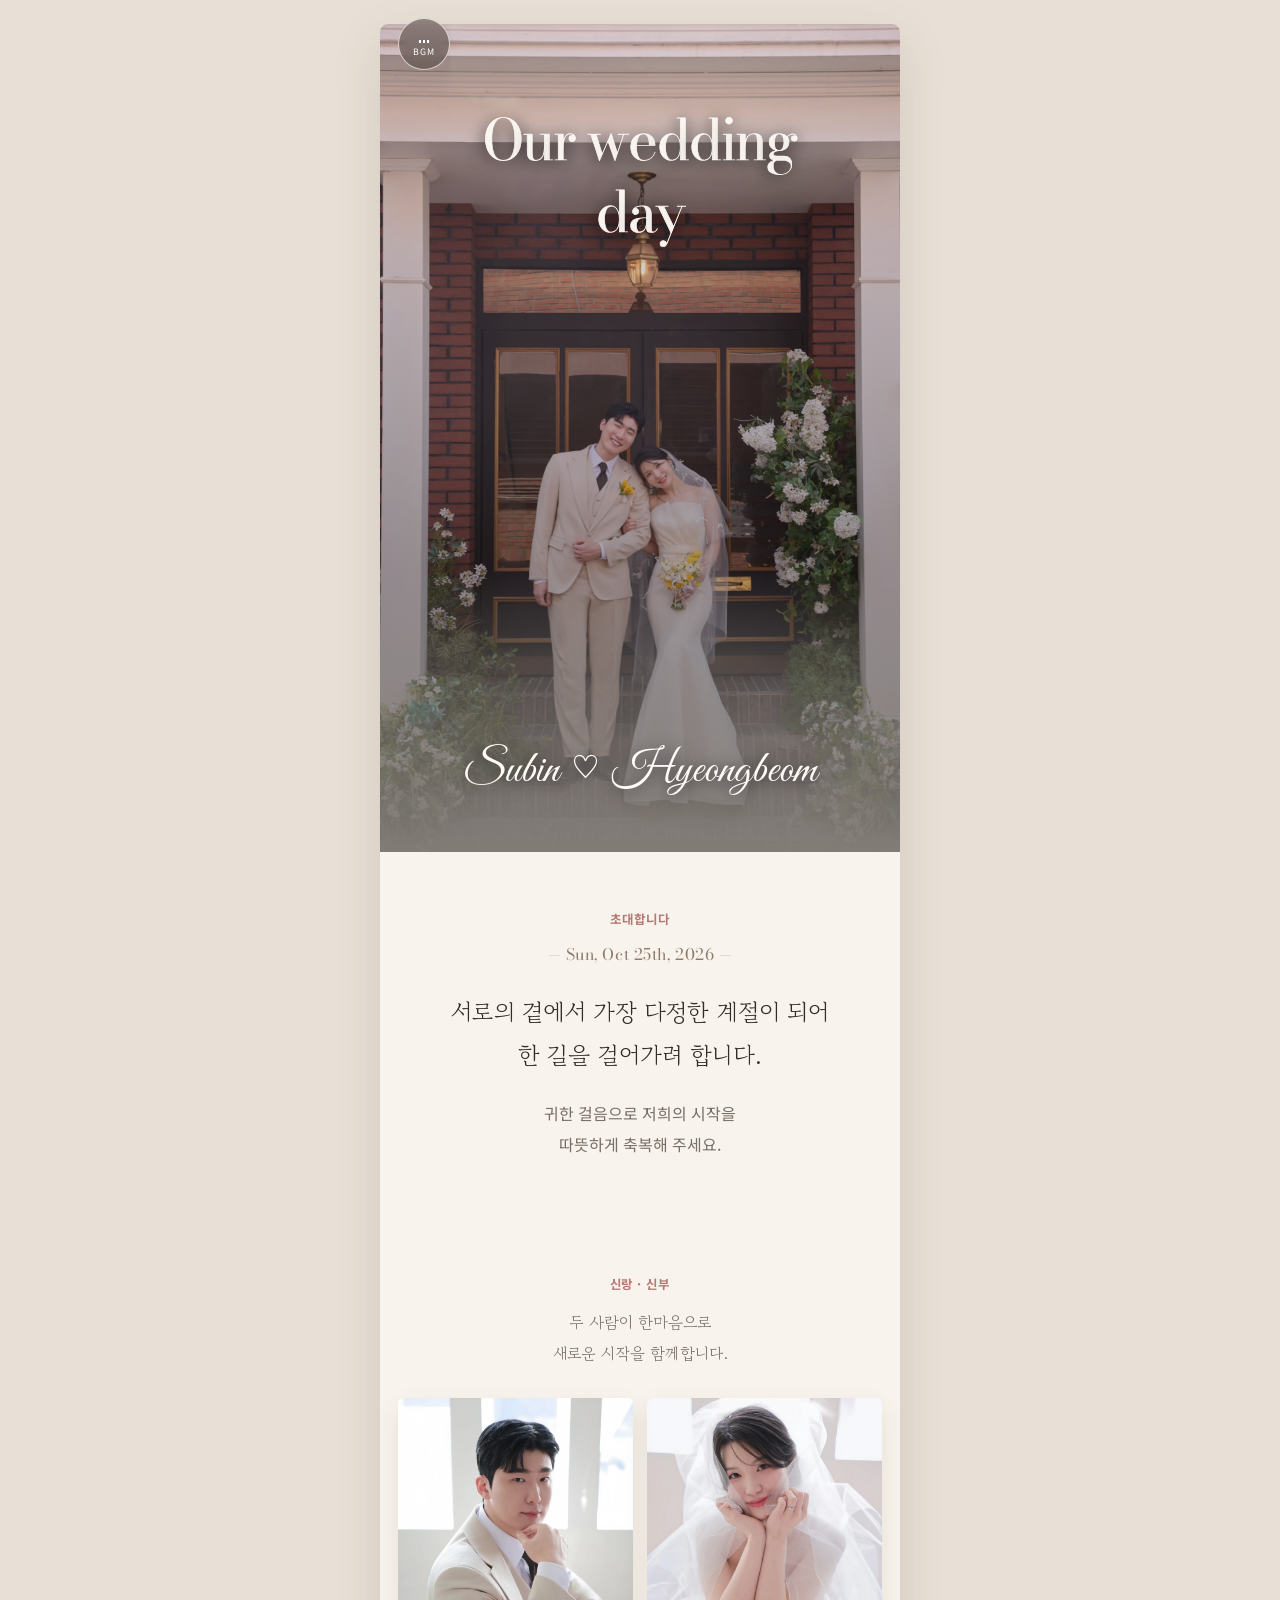
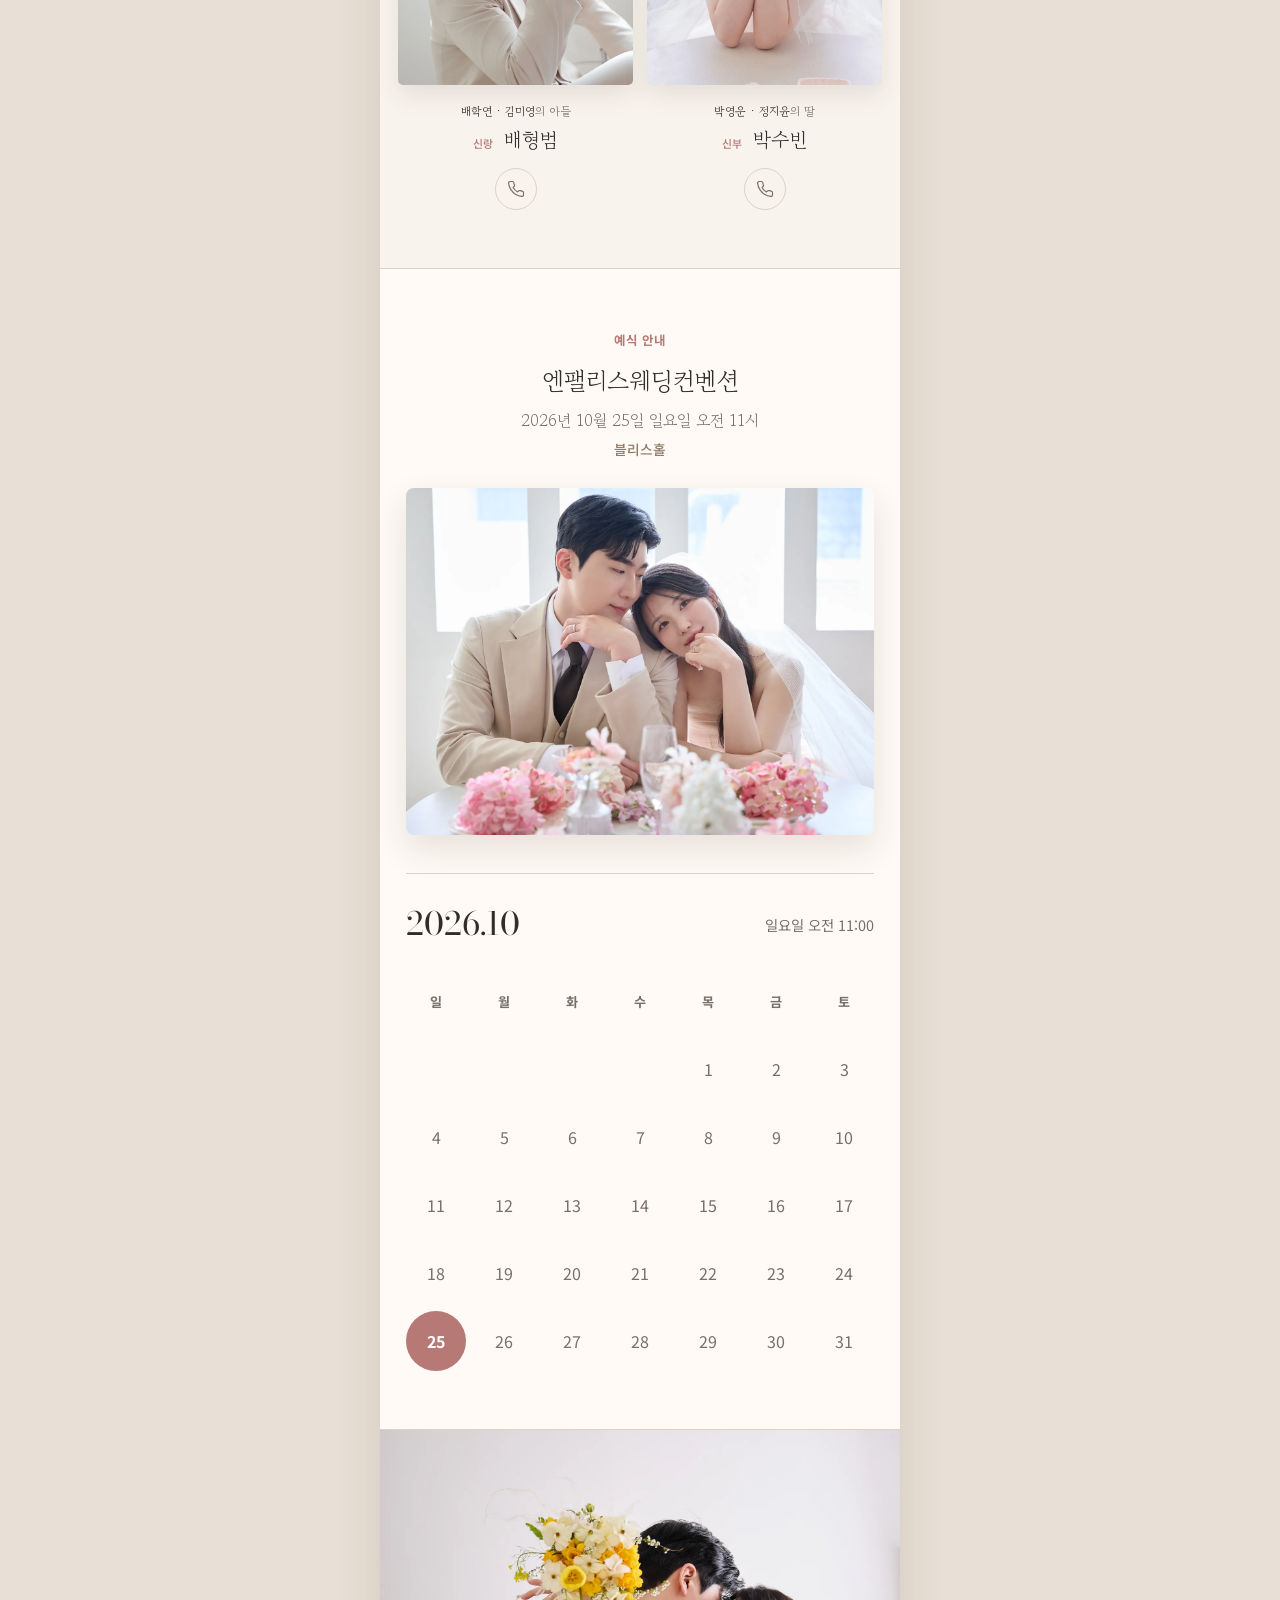
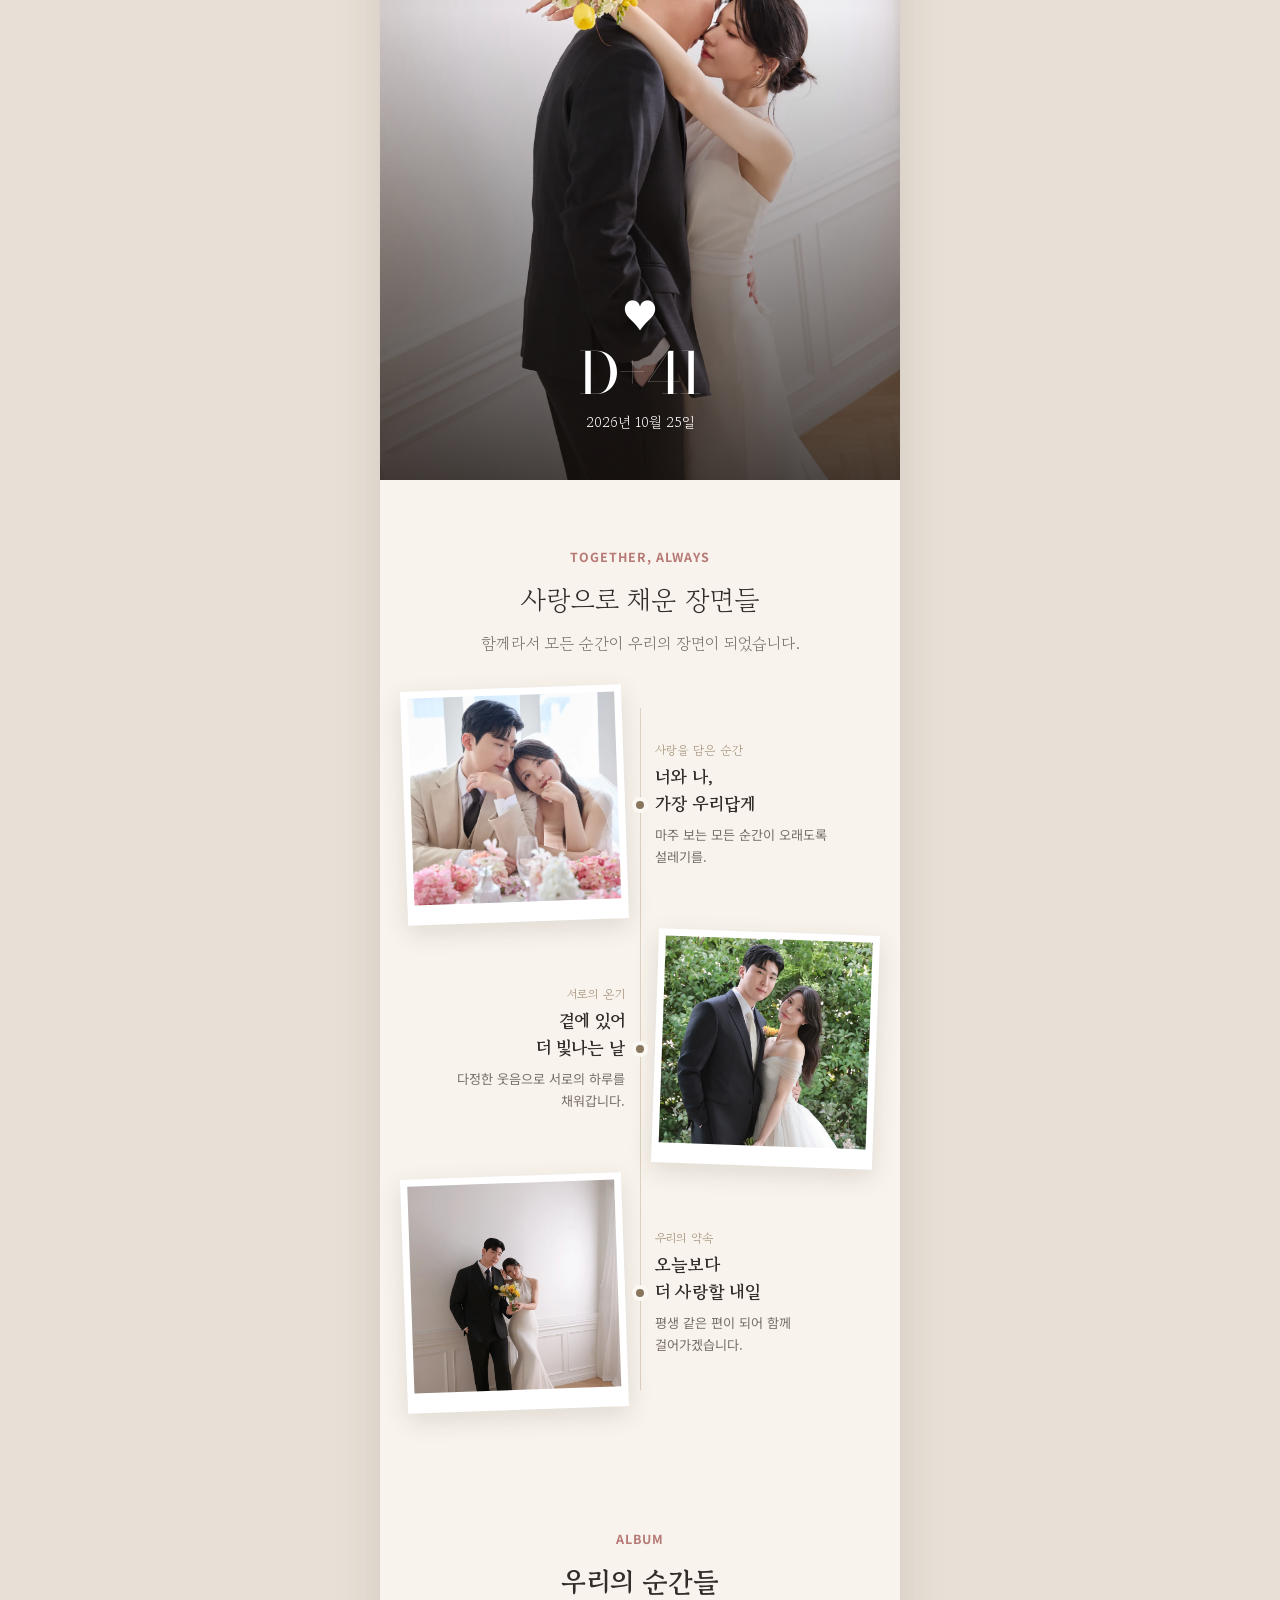
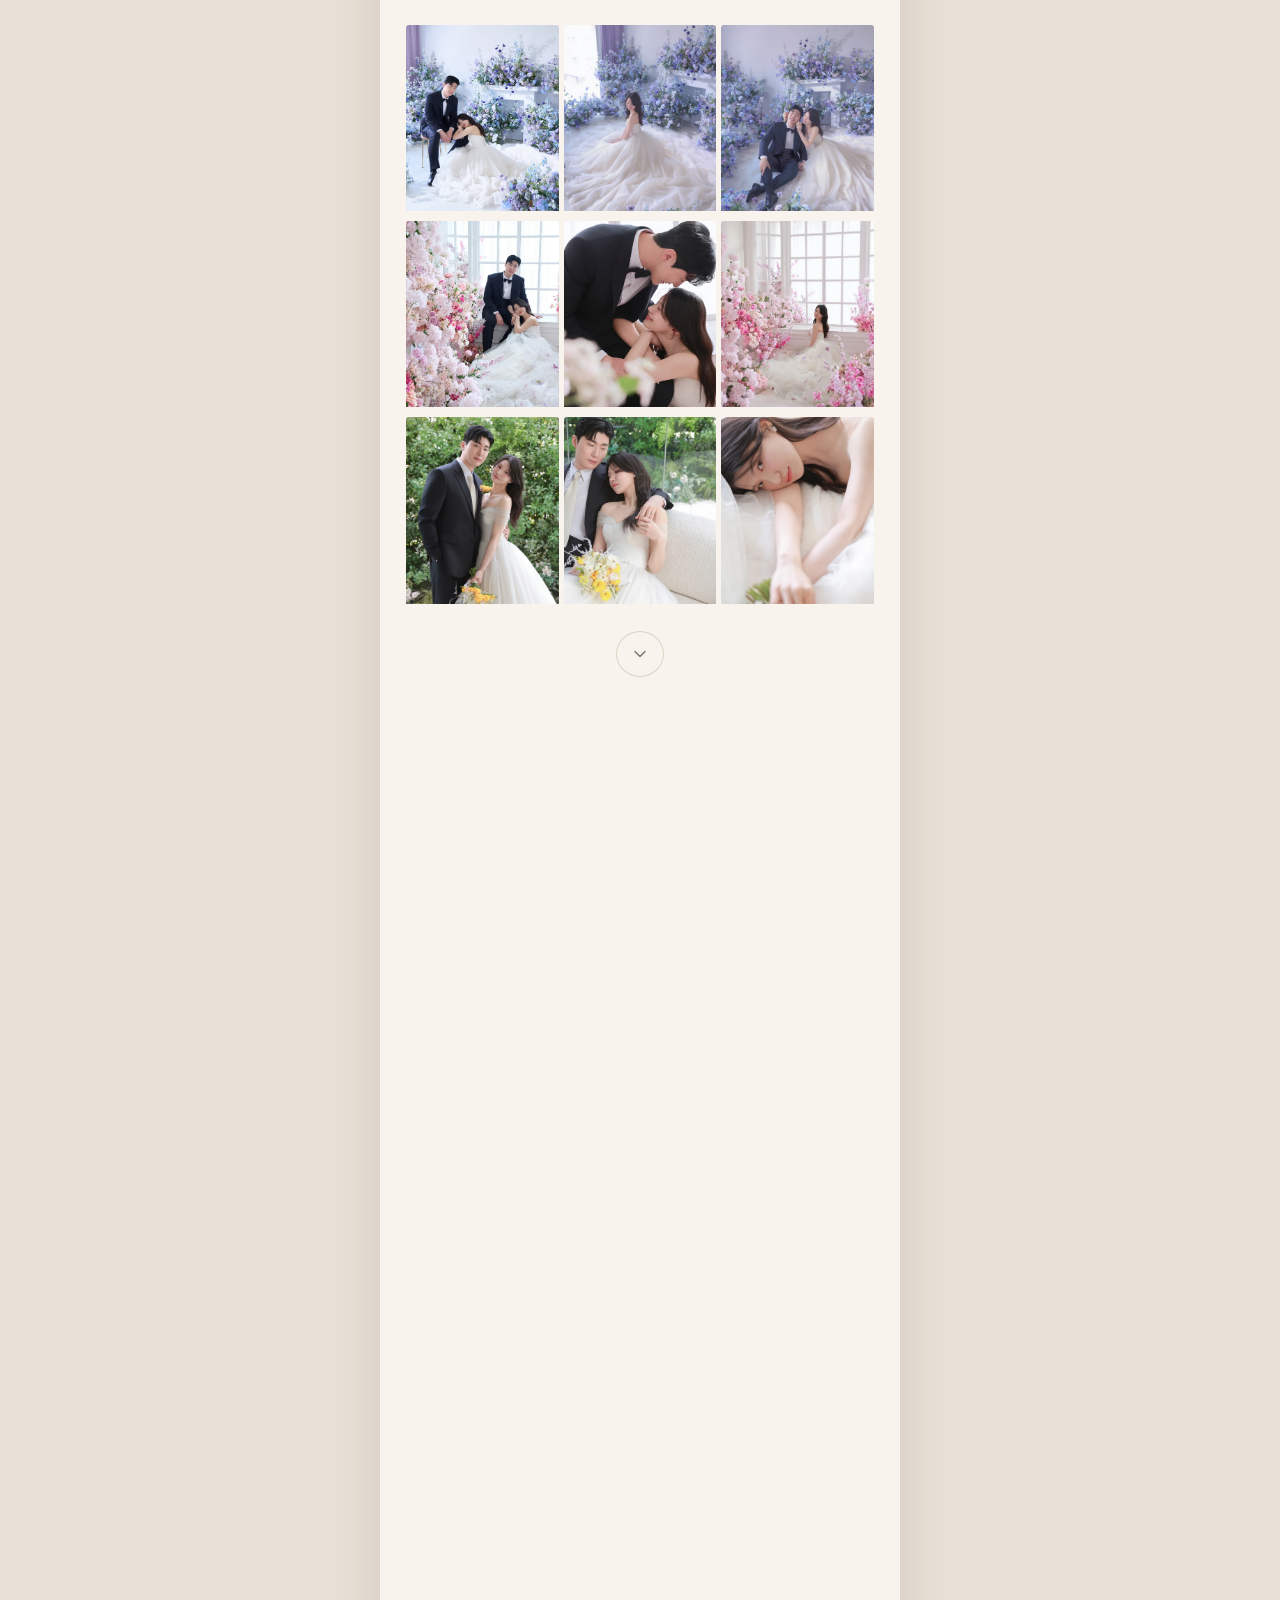
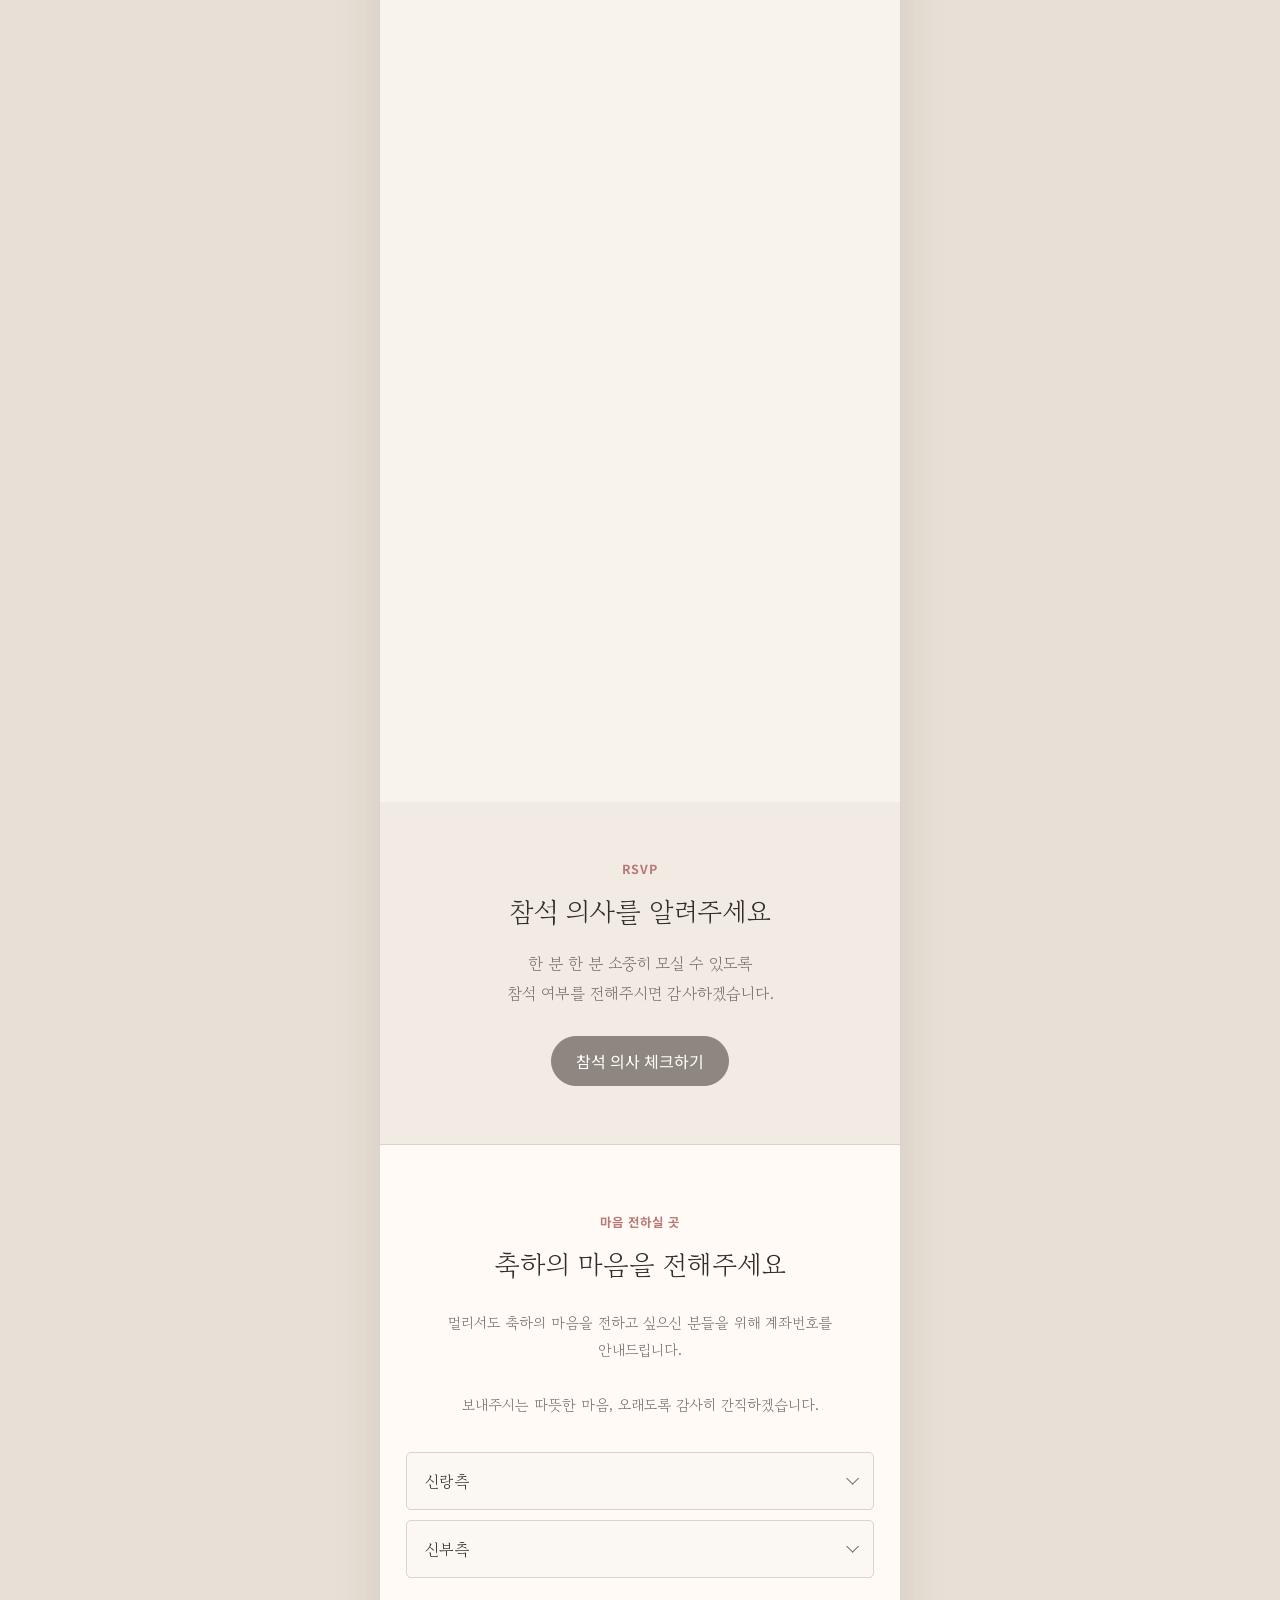
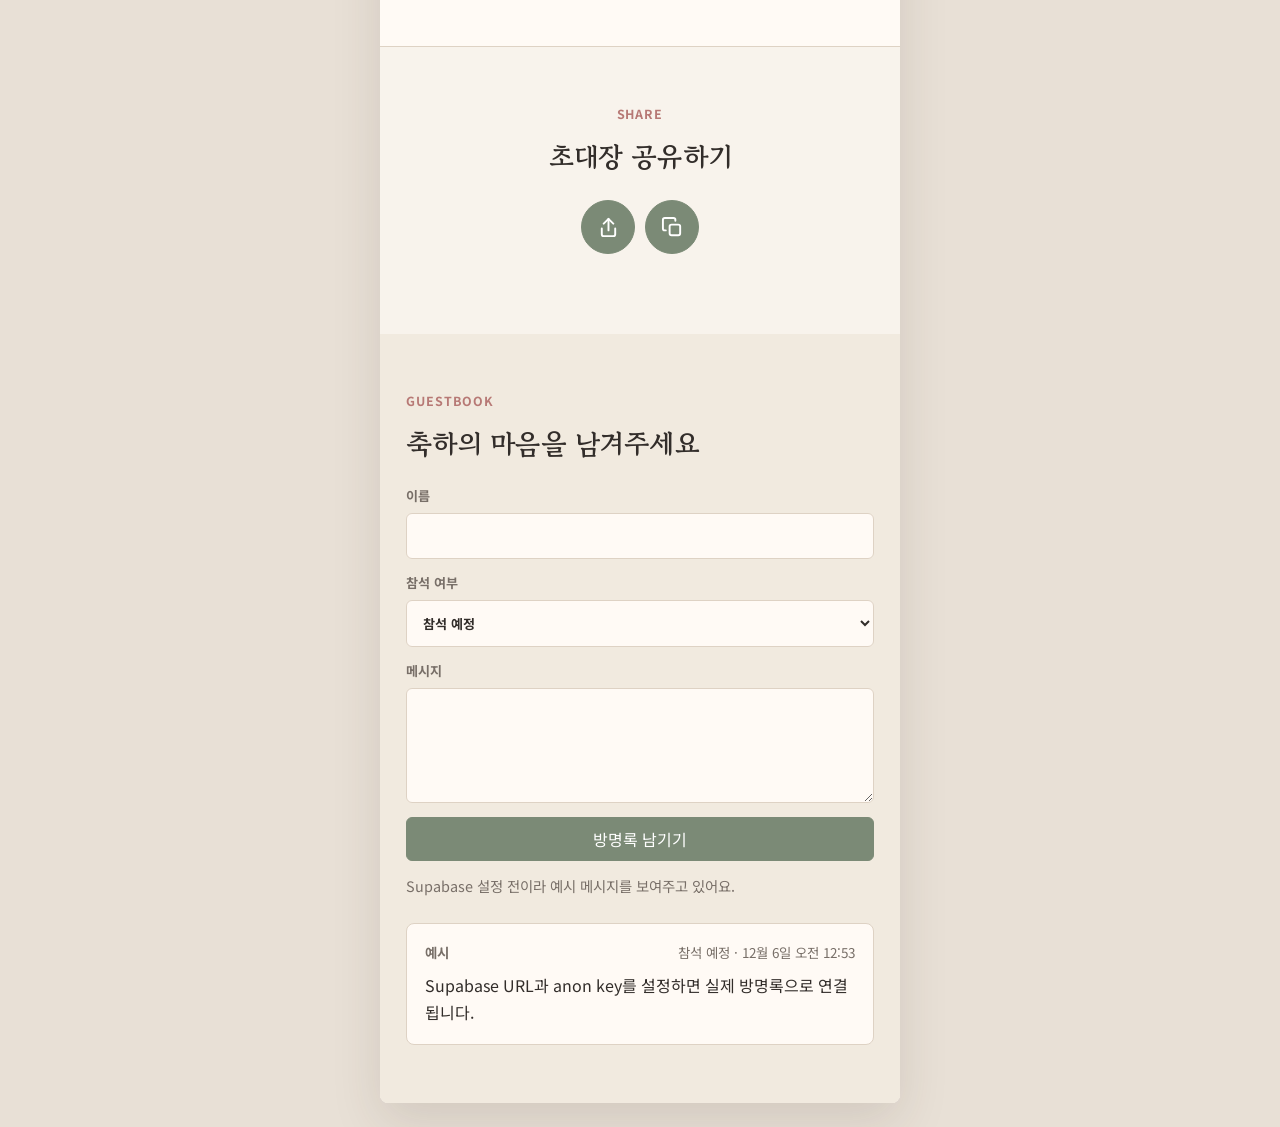
==== commit 888638bf: "Remove unfinished spot-the-difference game" ====
--- a/index.html
+++ b/index.html
@@ -18,12 +18,11 @@
       href="https://fonts.googleapis.com/css2?family=Bodoni+Moda:opsz,wght@6..96,400;6..96,500&family=Gowun+Batang:wght@400;700&family=Great+Vibes&family=Nanum+Pen+Script&family=Noto+Sans+KR:wght@400;500;700&display=swap"
       rel="stylesheet"
     />
-    <link rel="stylesheet" href="./styles.css?v=20260719-game-team" />
+    <link rel="stylesheet" href="./styles.css" />
     <script src="https://cdn.jsdelivr.net/npm/@supabase/supabase-js@2"></script>
     <script src="./site-data.js?v=20260730-gallery-order-3"></script>
     <script src="./config.js"></script>
     <script defer src="./app.js"></script>
-    <script defer src="./game.js?v=20260719-game-team"></script>
   </head>
   <body>
     <main class="site-shell">
@@ -252,13 +251,6 @@
         </form>
 
         <div id="guestbook-list" class="guestbook__list" aria-live="polite"></div>
-      </section>
-
-      <section class="section game-entry" aria-label="웨딩 미니게임">
-        <button id="spot-game-open" class="game-entry__button" type="button" aria-haspopup="dialog">
-          <span aria-hidden="true">🎮</span>
-          <small>틀린그림찾기</small>
-        </button>
       </section>
     </main>
     <div id="album-viewer" class="album-viewer" hidden>
@@ -300,83 +292,5 @@
         </form>
       </div>
     </div>
-    <div id="spot-game" class="spot-game" role="dialog" aria-modal="true" aria-labelledby="spot-game-title" hidden>
-      <div class="spot-game__panel">
-        <header class="spot-game__header">
-          <div>
-            <p>Wedding mini game</p>
-            <h2 id="spot-game-title">틀린그림찾기</h2>
-          </div>
-          <button id="spot-game-close" class="spot-game__close" type="button" aria-label="게임 닫기">×</button>
-        </header>
-
-        <section id="spot-game-intro" class="spot-game__intro">
-          <span class="spot-game__intro-icon" aria-hidden="true">♡</span>
-          <h3>두 사진 속 다른 곳을 찾아주세요</h3>
-          <p>달라진 곳은 모두 5개예요.<br />틀릴 때마다 기록에 3초가 추가됩니다.</p>
-          <fieldset class="spot-team-choice">
-            <legend>어느 팀으로 참여할까요?</legend>
-            <div>
-              <label><input type="radio" name="spot-side" value="신랑" /><span>신랑측</span></label>
-              <label><input type="radio" name="spot-side" value="신부" /><span>신부측</span></label>
-            </div>
-          </fieldset>
-          <button id="spot-game-start" type="button" disabled>팀을 선택해 주세요</button>
-        </section>
-
-        <section id="spot-game-play" class="spot-game__play" hidden>
-          <div class="spot-game__stats" aria-live="polite">
-            <span>찾은 차이 <strong id="spot-found-count">0 / 5</strong></span>
-            <span>시간 <strong id="spot-timer">00:00.0</strong></span>
-            <span>실수 <strong id="spot-mistakes">0</strong></span>
-          </div>
-          <p class="spot-game__hint"><strong id="spot-current-team"></strong> · 원본과 다른 사진 어느 쪽이든 눌러보세요.</p>
-          <div class="spot-game__boards">
-            <figure>
-              <figcaption>ORIGIN</figcaption>
-              <div class="spot-board" data-spot-board="original">
-                <img data-game-src="./Image/game/spot-wedding-base.webp?v=20260720-spot-v2" alt="틀린그림찾기 원본 웨딩 사진" draggable="false" />
-              </div>
-            </figure>
-            <figure>
-              <figcaption>EDITED</figcaption>
-              <div class="spot-board spot-board--different" data-spot-board="different">
-                <img data-game-src="./Image/game/spot-wedding-base.webp?v=20260720-spot-v2" alt="기존 요소 다섯 군데가 달라진 웨딩 사진" draggable="false" />
-                <img class="spot-board__overlay" data-game-src="./Image/game/spot-differences-overlay.svg?v=20260720-spot-v2" alt="" aria-hidden="true" draggable="false" />
-              </div>
-            </figure>
-          </div>
-
-          <div id="spot-game-result" class="spot-game__result" hidden>
-            <span aria-hidden="true">♥</span>
-            <h3>다 찾았어요!</h3>
-            <p id="spot-result-time"></p>
-            <form id="spot-score-form">
-              <label for="spot-player-name">랭킹에 남길 이름</label>
-              <div><input id="spot-player-name" name="name" maxlength="12" autocomplete="nickname" placeholder="이름" required /><button type="submit">기록 등록</button></div>
-            </form>
-            <p id="spot-score-status" class="status" role="status"></p>
-            <button id="spot-game-retry" class="spot-game__retry" type="button">다시 도전하기</button>
-          </div>
-        </section>
-
-        <section class="spot-ranking" aria-labelledby="spot-ranking-title">
-          <div class="spot-ranking__head"><h3 id="spot-ranking-title">웨딩 랭킹</h3><span>TOP 10</span></div>
-          <div class="spot-team-battle" aria-label="신랑측 신부측 합산 점수">
-            <div class="spot-team-battle__scores">
-              <p><span>신랑측</span><strong id="spot-groom-points">0점</strong><small id="spot-groom-players">0명</small></p>
-              <p><span>신부측</span><strong id="spot-bride-points">0점</strong><small id="spot-bride-players">0명</small></p>
-            </div>
-            <div class="spot-team-battle__bar">
-              <i id="spot-groom-bar" class="spot-team-battle__groom" style="width:50%"></i>
-              <i id="spot-bride-bar" class="spot-team-battle__bride" style="width:50%"></i>
-              <b>VS</b>
-            </div>
-            <p id="spot-team-status" class="spot-team-battle__status">양측의 합산 점수를 불러옵니다.</p>
-          </div>
-          <ol id="spot-ranking-list"><li class="spot-ranking__empty">게임을 열면 랭킹을 불러옵니다.</li></ol>
-        </section>
-      </div>
-    </div>
   </body>
 </html>
--- a/styles.css
+++ b/styles.css
@@ -2201,615 +2201,6 @@
   display: block;
 }
 
-/* Spot-the-difference mini game */
-body.is-viewing-game {
-  overflow: hidden;
-}
-
-.game-entry {
-  display: grid;
-  min-height: 150px;
-  place-items: center;
-  padding-block: 44px 62px;
-}
-
-.game-entry__button {
-  display: inline-grid;
-  min-width: 92px;
-  gap: 5px;
-  place-items: center;
-  border: 1px solid #e2d9d0;
-  border-radius: 999px;
-  padding: 11px 17px 10px;
-  background: rgba(255, 255, 255, .72);
-  color: #71655d;
-  box-shadow: 0 8px 22px rgba(71, 53, 42, .07);
-}
-
-.game-entry__button > span {
-  font-size: 1.25rem;
-  line-height: 1;
-}
-
-.game-entry__button small {
-  font-size: .68rem;
-  font-weight: 500;
-  letter-spacing: -.02em;
-}
-
-.spot-game {
-  position: fixed;
-  z-index: 120;
-  inset: 0;
-  overflow-y: auto;
-  overscroll-behavior: contain;
-  padding: 18px 12px;
-  background: rgba(48, 42, 38, .72);
-  backdrop-filter: blur(7px);
-}
-
-.spot-game__panel {
-  width: min(100%, 760px);
-  min-height: calc(100dvh - 36px);
-  margin: 0 auto;
-  border-radius: 22px;
-  padding: 20px 16px 28px;
-  background: #fbf7f2;
-  box-shadow: 0 24px 70px rgba(27, 20, 16, .24);
-}
-
-.spot-game__header {
-  display: flex;
-  align-items: center;
-  justify-content: space-between;
-  padding: 2px 2px 17px;
-  border-bottom: 1px solid #e8ded5;
-}
-
-.spot-game__header p,
-.spot-game__header h2 {
-  margin: 0;
-}
-
-.spot-game__header p {
-  color: #a18d7c;
-  font-family: "Bodoni Moda", serif;
-  font-size: .68rem;
-  letter-spacing: .12em;
-  text-transform: uppercase;
-}
-
-.spot-game__header h2 {
-  margin-top: 2px;
-  font-family: "Gowun Batang", serif;
-  font-size: 1.22rem;
-  font-weight: 400;
-}
-
-.spot-game .spot-game__close {
-  width: 38px;
-  height: 38px;
-  border-radius: 50%;
-  padding: 0;
-  background: #eee7e0;
-  color: #746860;
-  font-size: 1.55rem;
-  font-weight: 300;
-  line-height: 1;
-}
-
-.spot-game__intro {
-  display: grid;
-  min-height: 360px;
-  place-items: center;
-  align-content: center;
-  padding: 42px 20px 32px;
-  text-align: center;
-}
-
-.spot-game__intro-icon {
-  display: grid;
-  width: 66px;
-  height: 66px;
-  margin-bottom: 18px;
-  place-items: center;
-  border-radius: 50%;
-  background: #eadfd6;
-  color: #a07576;
-  font-size: 2rem;
-}
-
-.spot-game__intro h3 {
-  margin: 0;
-  font-family: "Gowun Batang", serif;
-  font-size: 1.25rem;
-  font-weight: 400;
-}
-
-.spot-game__intro p {
-  margin: 14px 0 24px;
-  color: var(--muted);
-  font-size: .84rem;
-  line-height: 1.8;
-}
-
-.spot-team-choice {
-  width: min(100%, 360px);
-  margin: 0 0 14px;
-  border: 0;
-  padding: 0;
-}
-
-.spot-team-choice legend {
-  width: 100%;
-  margin-bottom: 9px;
-  color: #786c63;
-  font-size: .78rem;
-  text-align: center;
-}
-
-.spot-team-choice > div {
-  display: grid;
-  grid-template-columns: repeat(2, minmax(0, 1fr));
-  gap: 8px;
-}
-
-.spot-team-choice label {
-  position: relative;
-}
-
-.spot-team-choice input {
-  position: absolute;
-  width: 1px;
-  height: 1px;
-  opacity: 0;
-}
-
-.spot-team-choice span {
-  display: grid;
-  min-height: 46px;
-  place-items: center;
-  border: 1px solid #ded3ca;
-  border-radius: 10px;
-  background: rgba(255, 255, 255, .8);
-  color: #80736a;
-  cursor: pointer;
-  font-size: .84rem;
-  transition: border-color .18s ease, background .18s ease, color .18s ease;
-}
-
-.spot-team-choice input:checked + span {
-  border-color: #8e7e72;
-  background: #8e7e72;
-  color: white;
-  box-shadow: 0 6px 15px rgba(80, 61, 50, .13);
-}
-
-.spot-team-choice input:focus-visible + span {
-  outline: 2px solid #bc9794;
-  outline-offset: 2px;
-}
-
-.spot-game__intro button,
-#spot-score-form button {
-  min-height: 46px;
-  border-radius: 10px;
-  padding-inline: 24px;
-  background: #8e7e72;
-  color: white;
-}
-
-.spot-game__intro button:disabled {
-  border-color: #d8cec6;
-  background: #d8cec6;
-  color: #8e837b;
-  cursor: not-allowed;
-}
-
-.spot-game__play {
-  padding-top: 15px;
-}
-
-.spot-game__stats {
-  display: grid;
-  grid-template-columns: repeat(3, 1fr);
-  gap: 6px;
-}
-
-.spot-game__stats span {
-  display: grid;
-  min-height: 54px;
-  place-items: center;
-  align-content: center;
-  border-radius: 10px;
-  background: #eee7e0;
-  color: #887b72;
-  font-size: .68rem;
-}
-
-.spot-game__stats strong {
-  display: block;
-  margin-top: 2px;
-  color: #4b423c;
-  font-size: .85rem;
-  font-variant-numeric: tabular-nums;
-}
-
-.spot-game__hint {
-  margin: 12px 0;
-  color: #94867c;
-  font-size: .72rem;
-  text-align: center;
-}
-
-.spot-game__hint strong {
-  color: #7f655f;
-  font-weight: 700;
-}
-
-.spot-game__boards {
-  display: grid;
-  grid-template-columns: repeat(2, minmax(0, 1fr));
-  gap: 8px;
-}
-
-.spot-game__boards figure {
-  min-width: 0;
-  margin: 0;
-}
-
-.spot-game__boards figcaption {
-  margin-bottom: 6px;
-  color: #8f8075;
-  font-family: "Bodoni Moda", serif;
-  font-size: .65rem;
-  letter-spacing: .13em;
-  text-align: center;
-}
-
-.spot-board {
-  position: relative;
-  overflow: hidden;
-  border-radius: 10px;
-  background: #e7e0da;
-  touch-action: manipulation;
-  user-select: none;
-}
-
-.spot-board img {
-  display: block;
-  width: 100%;
-  height: auto;
-  pointer-events: none;
-  user-select: none;
-}
-
-.spot-board img.spot-board__overlay {
-  position: absolute;
-  inset: 0;
-  height: 100%;
-  object-fit: fill;
-}
-
-.spot-board__targets {
-  position: absolute;
-  inset: 0;
-}
-
-.spot-target,
-.spot-found-marker {
-  position: absolute;
-  transform: translate(-50%, -50%);
-}
-
-.spot-target {
-  z-index: 3;
-  width: var(--target-size);
-  aspect-ratio: 1;
-  border: 0;
-  border-radius: 50%;
-  padding: 0;
-  background: transparent;
-}
-
-.spot-found-marker {
-  z-index: 4;
-  width: var(--marker-size);
-  aspect-ratio: 1;
-  border: 2px solid #f5efe9;
-  border-radius: 50%;
-  background: rgba(180, 91, 96, .16);
-  box-shadow: 0 0 0 2px rgba(178, 77, 84, .9), 0 2px 7px rgba(48, 28, 29, .25);
-  pointer-events: none;
-}
-
-.spot-found-marker::after {
-  position: absolute;
-  inset: 50% auto auto 50%;
-  color: white;
-  content: "✓";
-  font-size: clamp(.65rem, 3vw, 1rem);
-  font-weight: 700;
-  text-shadow: 0 1px 3px rgba(68, 31, 33, .8);
-  transform: translate(-50%, -52%);
-}
-
-.spot-board.is-mistake {
-  animation: spot-shake .22s ease;
-}
-
-@keyframes spot-shake {
-  25% { transform: translateX(-3px); }
-  75% { transform: translateX(3px); }
-}
-
-.spot-game__result {
-  margin-top: 18px;
-  border: 1px solid #e3d8cf;
-  border-radius: 14px;
-  padding: 23px 16px 18px;
-  background: rgba(255, 255, 255, .74);
-  text-align: center;
-}
-
-.spot-game__result > span {
-  color: #ad6f73;
-  font-size: 1.4rem;
-}
-
-.spot-game__result h3 {
-  margin: 4px 0;
-  font-family: "Gowun Batang", serif;
-  font-size: 1.2rem;
-  font-weight: 400;
-}
-
-.spot-game__result > p {
-  margin: 7px 0 18px;
-  color: var(--muted);
-  font-size: .8rem;
-}
-
-#spot-score-form {
-  text-align: left;
-}
-
-#spot-score-form label {
-  display: block;
-  margin-bottom: 7px;
-  color: #756960;
-  font-size: .76rem;
-}
-
-#spot-score-form > div {
-  display: grid;
-  grid-template-columns: minmax(0, 1fr) auto;
-  gap: 7px;
-}
-
-#spot-score-form input {
-  min-width: 0;
-  border: 1px solid #ddd2c8;
-  border-radius: 10px;
-  padding: 0 12px;
-  background: white;
-  font: inherit;
-}
-
-#spot-score-form button {
-  padding-inline: 15px;
-}
-
-.spot-game__retry {
-  margin-top: 8px;
-  padding: 7px 10px;
-  background: transparent;
-  color: #88786e;
-  font-size: .75rem;
-  text-decoration: underline;
-  text-underline-offset: 3px;
-}
-
-.spot-ranking {
-  margin-top: 24px;
-  border-top: 1px solid #e8ded5;
-  padding-top: 20px;
-}
-
-.spot-ranking__head {
-  display: flex;
-  align-items: center;
-  justify-content: space-between;
-}
-
-.spot-ranking__head h3 {
-  margin: 0;
-  font-family: "Gowun Batang", serif;
-  font-size: 1.02rem;
-  font-weight: 400;
-}
-
-.spot-ranking__head span {
-  color: #a18f82;
-  font-size: .64rem;
-  letter-spacing: .1em;
-}
-
-.spot-team-battle {
-  margin-top: 15px;
-  border: 1px solid #e1d6cd;
-  border-radius: 13px;
-  padding: 14px 13px 12px;
-  background: rgba(255, 255, 255, .68);
-}
-
-.spot-team-battle__scores {
-  display: grid;
-  grid-template-columns: repeat(2, minmax(0, 1fr));
-  gap: 20px;
-}
-
-.spot-team-battle__scores p {
-  display: grid;
-  grid-template-columns: 1fr auto;
-  align-items: baseline;
-  margin: 0;
-  color: #80736a;
-}
-
-.spot-team-battle__scores p:last-child {
-  text-align: right;
-}
-
-.spot-team-battle__scores span {
-  grid-column: 1 / -1;
-  font-family: "Gowun Batang", serif;
-  font-size: .84rem;
-}
-
-.spot-team-battle__scores strong {
-  color: #504640;
-  font-size: .92rem;
-  font-variant-numeric: tabular-nums;
-}
-
-.spot-team-battle__scores small {
-  color: #9a8d84;
-  font-size: .65rem;
-}
-
-.spot-team-battle__bar {
-  position: relative;
-  display: flex;
-  overflow: visible;
-  height: 14px;
-  margin-top: 11px;
-  border-radius: 999px;
-  background: #eee7e1;
-  box-shadow: inset 0 1px 2px rgba(62, 46, 37, .12);
-}
-
-.spot-team-battle__bar i {
-  min-width: 0;
-  transition: width .4s ease;
-}
-
-.spot-team-battle__groom {
-  border-radius: 999px 0 0 999px;
-  background: #8aa3b5;
-}
-
-.spot-team-battle__bride {
-  border-radius: 0 999px 999px 0;
-  background: #cf9ca3;
-}
-
-.spot-team-battle__bar b {
-  position: absolute;
-  top: 50%;
-  left: 50%;
-  display: grid;
-  width: 28px;
-  height: 28px;
-  place-items: center;
-  border: 2px solid #fbf7f2;
-  border-radius: 50%;
-  background: #776a61;
-  color: white;
-  font: 700 .57rem "Noto Sans KR", sans-serif;
-  transform: translate(-50%, -50%);
-}
-
-.spot-team-battle__status {
-  margin: 12px 0 0;
-  color: #8f8178;
-  font-size: .7rem;
-  text-align: center;
-}
-
-.spot-ranking ol,
-.spot-ranking__empty {
-  list-style: none;
-}
-
-.spot-ranking ol {
-  display: grid;
-  gap: 5px;
-  margin: 12px 0 0;
-  padding: 0;
-}
-
-.spot-ranking li:not(.spot-ranking__empty) {
-  display: grid;
-  grid-template-columns: 28px 43px minmax(0, 1fr) auto;
-  align-items: center;
-  min-height: 38px;
-  border-radius: 9px;
-  padding: 0 11px;
-  background: rgba(235, 227, 219, .68);
-  color: #74685f;
-  font-size: .78rem;
-}
-
-.spot-ranking__side {
-  justify-self: start;
-  border-radius: 999px;
-  padding: 3px 6px;
-  font-size: .6rem;
-  font-style: normal;
-  white-space: nowrap;
-}
-
-.spot-ranking__side--groom {
-  background: #dbe5eb;
-  color: #587284;
-}
-
-.spot-ranking__side--bride {
-  background: #efdee1;
-  color: #95646b;
-}
-
-.spot-ranking li b {
-  color: #9e7d72;
-  font-family: "Bodoni Moda", serif;
-}
-
-.spot-ranking li time {
-  color: #514842;
-  font-variant-numeric: tabular-nums;
-}
-
-.spot-ranking__empty {
-  padding: 18px 4px;
-  color: #998d84;
-  font-size: .76rem;
-  text-align: center;
-}
-
-@media (max-width: 520px) {
-  .spot-game {
-    padding: 0;
-    background: #fbf7f2;
-  }
-
-  .spot-game__panel {
-    min-height: 100dvh;
-    border-radius: 0;
-    padding: 16px 10px 28px;
-    box-shadow: none;
-  }
-
-  .spot-game__boards {
-    gap: 5px;
-  }
-
-  .spot-board {
-    border-radius: 7px;
-  }
-
-}
-
 .venue-map-label strong {
   font: 700 .82rem "Gowun Batang", serif;
 }
